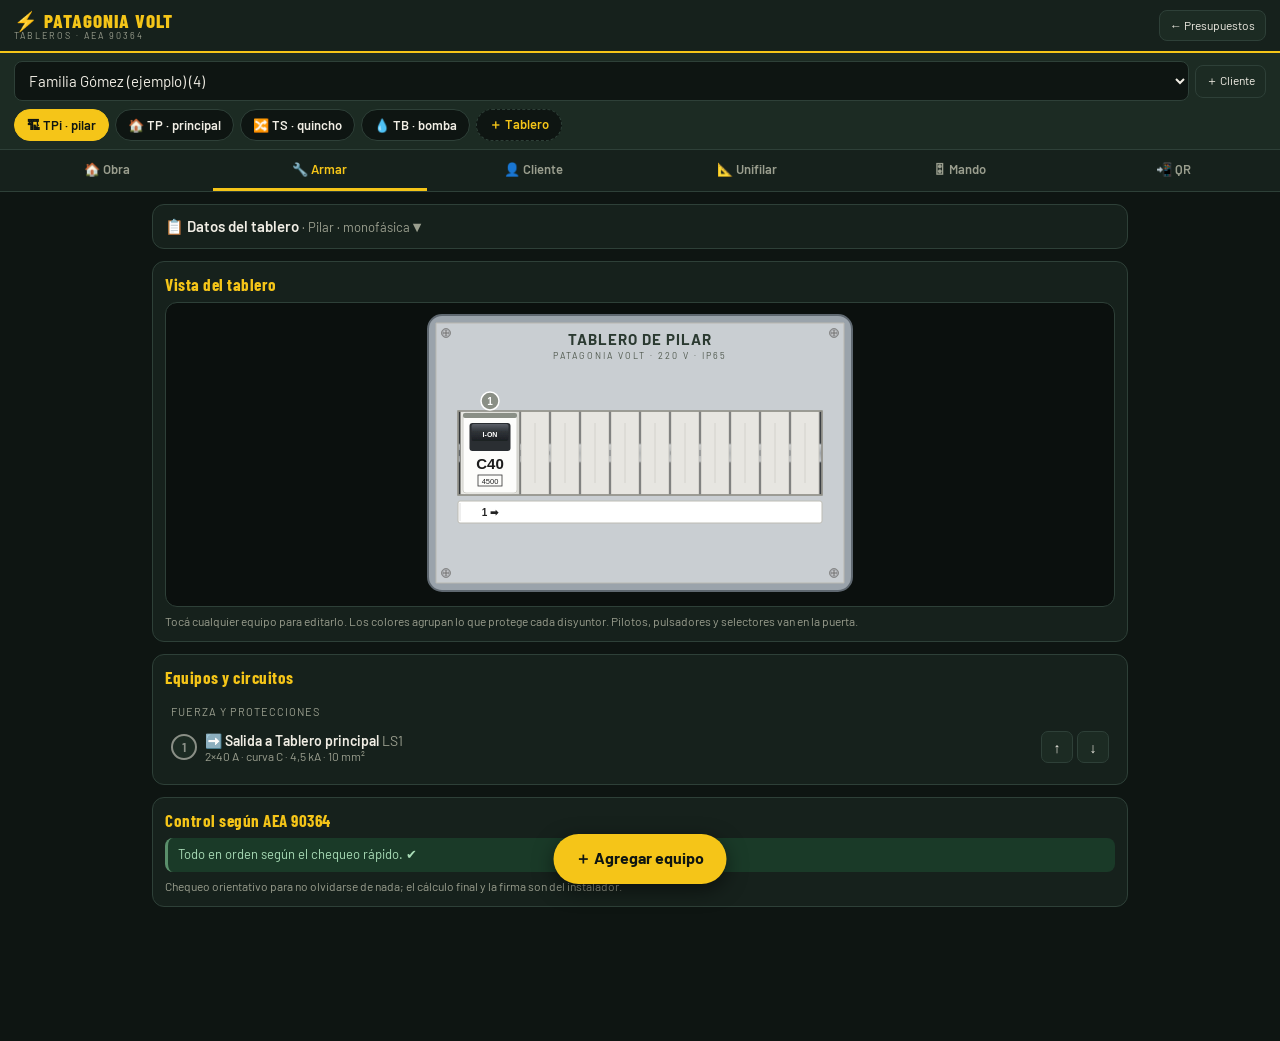
==== tableros.html @ 4b32a19b "Tableros v3: obras con varios tableros, automatismo, generador, conmutador e inversor" ====
<!DOCTYPE html>
<html lang="es">
<head>
<meta charset="UTF-8">
<meta name="viewport" content="width=device-width, initial-scale=1, maximum-scale=1">
<meta name="theme-color" content="#0e1512">
<title>Tableros · Patagonia Volt</title>
<link rel="manifest" href="manifest.json">
<link rel="preconnect" href="https://fonts.googleapis.com">
<link href="https://fonts.googleapis.com/css2?family=Barlow+Condensed:wght@400;600;700;800&family=Barlow:wght@400;500;600;700&display=swap" rel="stylesheet">
<style>
:root{
  --bg:#0e1512;--surface:#16211c;--s2:#1c2b23;--border:#2e4038;--accent:#f5c518;--on-accent:#0e1512;
  --text:#f0ede4;--muted:#9a9e8e;--danger:#e0654f;--danger-bg:#3a1f1a;--green:#5a8f6b;--ok-bg:#1a3a28;--warn:#e8a33d;--warn-bg:#3a2d17;--r:12px;
  color-scheme:dark;
}
*{box-sizing:border-box;margin:0;padding:0}
html,body{background:var(--bg);color:var(--text);font-family:'Barlow',sans-serif;font-size:15px}
body{min-height:100vh;padding-bottom:110px}
button{font-family:inherit;cursor:pointer}
header{background:var(--surface);border-bottom:2px solid var(--accent);padding:10px 14px;display:flex;align-items:center;gap:10px;position:sticky;top:0;z-index:50}
.brand{font-family:'Barlow Condensed',sans-serif;font-weight:800;font-size:19px;letter-spacing:1px;color:var(--accent);line-height:1}
.sub{font-size:9px;color:var(--muted);letter-spacing:2px;text-transform:uppercase}
.hbtn{background:var(--s2);border:1px solid var(--border);color:var(--text);padding:7px 10px;border-radius:8px;font-size:12px;white-space:nowrap;text-decoration:none}
.obrabar{background:var(--s2);border-bottom:1px solid var(--border);padding:8px 14px 6px}
.obrarow{display:flex;gap:6px;align-items:center}
.obrarow select{flex:1;min-width:0}
.chips{display:flex;gap:6px;overflow-x:auto;padding:8px 0 2px;scrollbar-width:none}
.chip{flex-shrink:0;background:var(--bg);border:1px solid var(--border);color:var(--text);border-radius:20px;padding:6px 12px;font-size:13px;font-weight:600;white-space:nowrap}
.chip.sel{background:var(--accent);color:var(--on-accent);border-color:var(--accent)}
.chip.add{border-style:dashed;color:var(--accent)}
nav.tabs{display:flex;background:var(--surface);border-bottom:1px solid var(--border);overflow-x:auto;position:sticky;top:60px;z-index:40;scrollbar-width:none}
.tab{flex:1;text-align:center;padding:11px 10px;font-size:13px;font-weight:600;color:var(--muted);border-bottom:3px solid transparent;white-space:nowrap;cursor:pointer;user-select:none}
.tab.active{color:var(--accent);border-bottom-color:var(--accent)}
main{padding:12px;max-width:1000px;margin:0 auto}
.card{background:var(--surface);border:1px solid var(--border);border-radius:var(--r);padding:12px;margin-bottom:12px}
.card h3{font-family:'Barlow Condensed',sans-serif;font-size:17px;letter-spacing:.5px;margin-bottom:8px;color:var(--accent)}
label.f{display:block;font-size:11px;color:var(--muted);margin:8px 0 3px;text-transform:uppercase;letter-spacing:.8px}
input,select,textarea{width:100%;background:var(--bg);border:1px solid var(--border);color:var(--text);border-radius:8px;padding:9px 10px;font-size:15px;font-family:inherit}
textarea{min-height:60px;resize:vertical}
.row2{display:grid;grid-template-columns:1fr 1fr;gap:8px}
.row3{display:grid;grid-template-columns:1fr 1fr 1fr;gap:8px}
.btn-p{background:var(--accent);color:var(--on-accent);border:none;border-radius:10px;padding:12px 14px;font-weight:700;font-size:15px}
.btn-s{background:var(--s2);color:var(--text);border:1px solid var(--border);border-radius:10px;padding:11px 12px;font-size:14px}
.btn-d{background:var(--danger-bg);color:var(--danger);border:1px solid var(--danger);border-radius:10px;padding:11px 12px;font-size:14px}
.btn-full{width:100%}
.btns{display:flex;gap:8px;flex-wrap:wrap}
.btns>*{flex:1}
details.card summary{cursor:pointer;font-weight:600;list-style:none}
details.card summary::after{content:' ▾';color:var(--muted)}
.panelwrap{background:#0b100e;border:1px solid var(--border);border-radius:var(--r);padding:8px;overflow-x:auto;text-align:center}
.panelwrap svg{max-width:100%;height:auto}
.hint{font-size:12px;color:var(--muted);margin-top:6px;line-height:1.35}
.tree .it{display:flex;align-items:center;gap:8px;padding:9px 6px;border-bottom:1px solid var(--border)}
.tree .it:last-child{border-bottom:none}
.tree .grp{font-size:11px;color:var(--muted);text-transform:uppercase;letter-spacing:1px;padding:10px 6px 4px}
.tree .num{width:26px;height:26px;border-radius:50%;background:var(--s2);border:2px solid var(--muted);display:flex;align-items:center;justify-content:center;font-size:12px;font-weight:700;flex-shrink:0}
.tree .tx{flex:1;min-width:0;cursor:pointer}
.tree .t1{font-weight:600;font-size:14px;white-space:nowrap;overflow:hidden;text-overflow:ellipsis}
.tree .t2{font-size:12px;color:var(--muted)}
.tree .ac{display:flex;gap:4px}
.tree .ac button{background:var(--s2);border:1px solid var(--border);color:var(--text);border-radius:7px;width:32px;height:32px;font-size:14px}
.fab{position:fixed;left:50%;transform:translateX(-50%);bottom:16px;z-index:60;box-shadow:0 6px 20px rgba(0,0,0,.5);border-radius:30px;padding:14px 22px;font-size:16px;white-space:nowrap}
.val{font-size:13px;padding:8px 10px;border-radius:8px;margin-bottom:6px;line-height:1.35}
.val.err{background:var(--danger-bg);color:#f3b2a5;border-left:3px solid var(--danger)}
.val.warn{background:var(--warn-bg);color:#f2d29a;border-left:3px solid var(--warn)}
.val.ok{background:var(--ok-bg);color:#a9dcb7;border-left:3px solid var(--green)}
.sheet{background:#fff;color:#1b2a22;border-radius:10px;padding:18px;margin-bottom:12px;font-family:'Barlow',sans-serif}
.sheet .sh-head{display:flex;justify-content:space-between;align-items:flex-start;gap:10px;border-bottom:3px solid #1e5a3f;padding-bottom:10px;margin-bottom:12px}
.sheet .sh-brand{font-family:'Barlow Condensed',sans-serif;font-weight:800;font-size:22px;color:#1e5a3f;letter-spacing:1px}
.sheet .sh-brand span{color:#d4a20a}
.sheet h2{font-family:'Barlow Condensed',sans-serif;font-size:22px;color:#1b2a22;margin-bottom:2px}
.sheet h3.st{font-family:'Barlow Condensed',sans-serif;font-size:18px;color:#1e5a3f;margin:14px 0 6px}
.sheet .meta{font-size:13px;color:#5b6657}
.sheet .svgbox{overflow-x:auto;text-align:center;margin:8px 0 14px}
.sheet .svgbox svg{max-width:100%;height:auto}
.sheet .from{background:#ede7d8;border-radius:8px;padding:8px 10px;font-size:13px;margin-bottom:8px}
.legend{display:grid;grid-template-columns:repeat(auto-fill,minmax(260px,1fr));gap:10px}
.lc{border:1px solid #d3c9b3;border-radius:10px;padding:10px;display:flex;gap:10px;background:#fffdf7;break-inside:avoid}
.lc .ico{flex-shrink:0}
.lc .n{display:inline-flex;min-width:22px;height:22px;border-radius:11px;color:#fff;font-weight:700;font-size:12px;align-items:center;justify-content:center;margin-right:6px;padding:0 4px}
.lc h4{font-size:15px;margin-bottom:3px;display:flex;align-items:center}
.lc .spec{font-size:12px;color:#5b6657;margin-bottom:4px}
.lc p{font-size:13px;line-height:1.35;margin-bottom:4px}
.lc .feeds{font-size:13px;background:#ede7d8;border-radius:6px;padding:4px 7px;margin-top:4px}
.guide{border:2px solid #1e5a3f;border-radius:10px;padding:12px;margin-top:14px;background:#e1efe4}
.guide h3{font-family:'Barlow Condensed',sans-serif;color:#1e5a3f;font-size:18px;margin-bottom:6px}
.guide li{font-size:13px;margin:0 0 5px 18px;line-height:1.35}
.ctable{width:100%;border-collapse:collapse;font-size:12px;margin-top:6px}
.ctable th,.ctable td{border:1px solid #c9c2ae;padding:5px 6px;text-align:left;vertical-align:top}
.ctable th{background:#1e5a3f;color:#fff;font-weight:600}
.ctable tr:nth-child(even) td{background:#f6f2e8}
.notes{font-size:12px;color:#3d4a40;margin-top:10px;line-height:1.45}
.sh-foot{font-size:11px;color:#7a826f;margin-top:12px;border-top:1px solid #d3c9b3;padding-top:8px;display:flex;justify-content:space-between;gap:8px;flex-wrap:wrap}
.modal{position:fixed;inset:0;background:rgba(0,0,0,.65);z-index:100;display:none;align-items:flex-end;justify-content:center}
.modal.open{display:flex}
.sheetm{background:var(--surface);border-top:2px solid var(--accent);border-radius:16px 16px 0 0;width:100%;max-width:640px;max-height:92vh;overflow-y:auto;padding:14px 14px 24px}
.sheetm h3{font-family:'Barlow Condensed',sans-serif;font-size:20px;color:var(--accent);margin-bottom:8px}
.sheetm h4{font-size:11px;color:var(--muted);text-transform:uppercase;letter-spacing:1px;margin:10px 0 5px}
.types{display:grid;grid-template-columns:repeat(4,1fr);gap:6px;margin-bottom:4px}
.types button,.presets button{background:var(--s2);border:2px solid var(--border);color:var(--text);border-radius:10px;padding:7px 3px;font-size:11px;display:flex;flex-direction:column;align-items:center;gap:3px;line-height:1.1}
.types button.sel,.presets button.sel{border-color:var(--accent);background:#2a2a14}
.types .em,.presets .em{font-size:19px}
.presets{display:grid;grid-template-columns:repeat(4,1fr);gap:6px}
.btypes{display:grid;grid-template-columns:repeat(2,1fr);gap:8px}
.btypes button{background:var(--s2);border:2px solid var(--border);color:var(--text);border-radius:12px;padding:12px 8px;text-align:left;font-size:13px;line-height:1.25}
.btypes button b{display:block;font-size:15px;margin-bottom:2px}
.btypes button.sel{border-color:var(--accent);background:#2a2a14}
.seg{display:flex;border:1px solid var(--border);border-radius:9px;overflow:hidden}
.seg button{flex:1;background:var(--bg);border:none;color:var(--muted);padding:9px 4px;font-size:13px;font-weight:600}
.seg button.sel{background:var(--accent);color:var(--on-accent)}
.qrbox{background:#fff;border-radius:12px;padding:14px;text-align:center;color:#1b2a22}
.qrbox img{width:260px;max-width:100%}
.linkbox{word-break:break-all;font-size:12px;background:var(--bg);border:1px solid var(--border);border-radius:8px;padding:8px;margin:8px 0;color:var(--muted)}
.toast{position:fixed;left:50%;bottom:90px;transform:translateX(-50%);background:#000d;color:#fff;padding:10px 16px;border-radius:20px;font-size:14px;z-index:200;display:none;max-width:90vw;text-align:center}
.viewer-top{background:#1e5a3f;color:#fff;padding:14px;text-align:center}
.viewer-top .brand{color:#f5c518}
.vchips{display:flex;gap:6px;overflow-x:auto;padding:10px 12px;background:#13201a}
.hide{display:none!important}
#printArea{display:none}
@media print{
  @page{size:A4;margin:10mm}
  body{background:#fff;padding:0}
  body>*:not(#printArea){display:none!important}
  #printArea{display:block}
  #printArea .sheet{border-radius:0;padding:0;margin:0}
  #printArea .svgbox{overflow:visible}
  .lc,.guide,tr{break-inside:avoid}
}
</style>
</head>
<body>

<!-- ======== MODO EDITOR (electricista) ======== -->
<div id="editorApp">
<header>
  <div style="flex:1;min-width:0">
    <div class="brand">⚡ PATAGONIA VOLT</div>
    <div class="sub">Tableros · AEA 90364</div>
  </div>
  <a class="hbtn" href="index.html">← Presupuestos</a>
</header>
<div class="obrabar">
  <div class="obrarow">
    <select id="obraSel" onchange="selectObra(this.value)"></select>
    <button class="hbtn" onclick="newObra()">＋ Cliente</button>
  </div>
  <div class="chips" id="boardChips"></div>
</div>
<nav class="tabs">
  <div class="tab" data-t="obra" onclick="switchTab('obra')">🏠 Obra</div>
  <div class="tab active" data-t="armar" onclick="switchTab('armar')">🔧 Armar</div>
  <div class="tab" data-t="cliente" onclick="switchTab('cliente')">👤 Cliente</div>
  <div class="tab" data-t="plano" onclick="switchTab('plano')">📐 Unifilar</div>
  <div class="tab" data-t="mando" onclick="switchTab('mando')">🎛 Mando</div>
  <div class="tab" data-t="qr" onclick="switchTab('qr')">📲 QR</div>
</nav>

<main>
  <!-- OBRA -->
  <section id="t-obra" class="hide">
    <div class="card">
      <h3>Cliente / obra</h3>
      <label class="f">Cliente</label><input id="o-cliente" oninput="setO('cliente',this.value)" placeholder="Ej: Familia Gómez">
      <label class="f">Dirección</label><input id="o-direccion" oninput="setO('direccion',this.value)" placeholder="Ej: Los Coihues 250, El Bolsón">
    </div>
    <div class="card">
      <h3>Esquema de la instalación</h3>
      <div class="panelwrap" id="obraDiagram" style="background:#fff"></div>
      <div class="hint">Tocá un tablero para abrirlo. Las flechas son las salidas de un tablero a otro, con su protección y su cable.</div>
      <button class="btn-p btn-full" style="margin-top:10px" onclick="openNewBoard()">＋ Agregar tablero a esta obra</button>
    </div>
    <div class="card">
      <h3>Mis datos de instalador</h3>
      <div class="row2">
        <div><label class="f">Nombre / empresa</label><input id="i-nombre" oninput="setInst('nombre',this.value)"></div>
        <div><label class="f">WhatsApp / teléfono</label><input id="i-tel" inputmode="tel" oninput="setInst('tel',this.value)" placeholder="Ej: 2944 123456"></div>
      </div>
      <label class="f">Matrícula / certificación</label><input id="i-mat" oninput="setInst('mat',this.value)" placeholder="Ej: Instalador ERSEP cat. III">
      <div class="hint">Aparece en las hojas, el plano y la etiqueta QR.</div>
    </div>
    <div class="btns">
      <button class="btn-s" onclick="loadExampleObra()">⭐ Ejemplo casa</button>
      <button class="btn-s" onclick="loadExampleRespaldo()">⛽🔋 Ejemplo generador + inversor</button>
      <button class="btn-d" onclick="delObra()">🗑 Borrar cliente</button>
    </div>
  </section>

  <!-- ARMAR -->
  <section id="t-armar">
    <details class="card" id="datosCard">
      <summary>📋 Datos del tablero <span id="datosResumen" style="color:var(--muted);font-weight:400;font-size:13px"></span></summary>
      <div class="row2">
        <div><label class="f">Nombre</label><input id="b-nombre" oninput="setB('nombre',this.value)"></div>
        <div><label class="f">Tipo</label><select id="b-tipo" onchange="setB('tipo',this.value);renderAll()"></select></div>
      </div>
      <div class="row2">
        <div><label class="f">Ubicación</label><input id="b-ubic" oninput="setB('ubic',this.value)" placeholder="Ej: Lavadero"></div>
        <div><label class="f">Fecha</label><input id="b-fecha" type="date" oninput="setB('fecha',this.value)"></div>
      </div>
      <label class="f">Alimentación</label>
      <div class="seg" id="segTension">
        <button data-v="mono" onclick="setTension('mono')">Monofásica 220 V</button>
        <button data-v="tri" onclick="setTension('tri')">Trifásica 3×380/220 V</button>
      </div>
      <div class="row3">
        <div><label class="f">Gabinete</label><select id="b-modulos" onchange="setB('modulos',+this.value)"></select></div>
        <div><label class="f">Montaje</label><select id="b-gabinete" onchange="setB('gabinete',this.value)"><option value="embutir">Embutir</option><option value="estanco">Estanco IP65</option></select></div>
        <div><label class="f">PAT (Ω)</label><input id="b-pat" inputmode="decimal" oninput="setB('pat',this.value)" placeholder="Ej: 8"></div>
      </div>
      <label class="f" id="lblLinea">Línea de alimentación</label><select id="b-lineaSec" onchange="setB('lineaSec',+this.value)"></select>
      <div class="hint" id="fedHint"></div>
      <label class="f">Notas para el plano</label><textarea id="b-notas" oninput="setB('notas',this.value)" placeholder="Ej: Jabalina 1,5 m con cámara de inspección"></textarea>
      <div class="btns" style="margin-top:10px">
        <button class="btn-s" onclick="dupBoard()">⧉ Duplicar</button>
        <button class="btn-d" onclick="delBoard()">🗑 Borrar tablero</button>
      </div>
    </details>

    <div class="card">
      <h3>Vista del tablero</h3>
      <div class="panelwrap" id="editPanel"></div>
      <div class="hint">Tocá cualquier equipo para editarlo. Los colores agrupan lo que protege cada disyuntor. Pilotos, pulsadores y selectores van en la puerta.</div>
    </div>

    <div class="card">
      <h3>Equipos y circuitos</h3>
      <div class="tree" id="tree"></div>
    </div>

    <div class="card">
      <h3>Control según AEA 90364</h3>
      <div id="validation"></div>
      <div class="hint">Chequeo orientativo para no olvidarse de nada; el cálculo final y la firma son del instalador.</div>
    </div>
  </section>

  <section id="t-cliente" class="hide">
    <div class="btns" style="margin-bottom:10px">
      <button class="btn-p" onclick="exportPNG('sheetCliente','cliente')">🖼 Imagen</button>
      <button class="btn-s" onclick="exportPDF('sheetCliente')">📄 PDF</button>
      <button class="btn-s" onclick="shareImage('sheetCliente','cliente')">📤 Compartir</button>
    </div>
    <div id="sheetCliente"></div>
  </section>

  <section id="t-plano" class="hide">
    <div class="btns" style="margin-bottom:10px">
      <button class="btn-p" onclick="exportPNG('sheetPlano','unifilar')">🖼 Imagen</button>
      <button class="btn-s" onclick="exportPDF('sheetPlano')">📄 PDF</button>
      <button class="btn-s" onclick="shareImage('sheetPlano','unifilar')">📤 Compartir</button>
    </div>
    <div id="sheetPlano"></div>
  </section>

  <section id="t-mando" class="hide">
    <div class="btns" style="margin-bottom:10px">
      <button class="btn-p" onclick="exportPNG('sheetMando','mando')">🖼 Imagen</button>
      <button class="btn-s" onclick="exportPDF('sheetMando')">📄 PDF</button>
      <button class="btn-s" onclick="shareImage('sheetMando','mando')">📤 Compartir</button>
    </div>
    <div id="sheetMando"></div>
  </section>

  <section id="t-qr" class="hide">
    <div class="card">
      <h3>QR para pegar en el tablero</h3>
      <p style="font-size:14px;line-height:1.4;margin-bottom:10px">El cliente escanea el QR y ve <b>este tablero</b> y además puede pasar a los otros tableros de su casa. Si después cambiás algo y tocás <b>Actualizar</b>, el mismo QR muestra la versión nueva.</p>
      <button class="btn-p btn-full" id="qrBtn" onclick="makeQR()">📲 Generar / actualizar QR</button>
      <div id="qrOut" style="margin-top:12px"></div>
    </div>
  </section>
</main>
<button class="btn-p fab" id="fab" onclick="openDev(null)">＋ Agregar equipo</button>
</div>

<!-- ======== MODO CLIENTE (abre desde el QR) ======== -->
<div id="viewerApp" class="hide">
  <div class="viewer-top">
    <div class="brand">⚡ PATAGONIA VOLT</div>
    <div style="font-size:13px;opacity:.9;margin-top:4px" id="vSub"></div>
  </div>
  <div class="vchips chips" id="vChips"></div>
  <nav class="tabs" style="top:0" id="vTabs"></nav>
  <main>
    <div id="vBody"></div>
    <div class="btns" id="vActions" style="margin-top:6px"></div>
  </main>
</div>

<div class="modal" id="devModal" onclick="if(event.target===this)closeDev()">
  <div class="sheetm" id="devForm"></div>
</div>
<div class="toast" id="toast"></div>
<div id="printArea"></div>

<script>/* qrcode-generator 1.4.4 — (c) Kazuhiko Arase — MIT License */
var qrcode=function(){var t=function(t,r){var e=t,n=g[r],o=null,i=0,a=null,u=[],f={},c=function(t,r){o=function(t){for(var r=new Array(t),e=0;e<t;e+=1){r[e]=new Array(t);for(var n=0;n<t;n+=1)r[e][n]=null}return r}(i=4*e+17),l(0,0),l(i-7,0),l(0,i-7),s(),h(),d(t,r),e>=7&&v(t),null==a&&(a=p(e,n,u)),w(a,r)},l=function(t,r){for(var e=-1;e<=7;e+=1)if(!(t+e<=-1||i<=t+e))for(var n=-1;n<=7;n+=1)r+n<=-1||i<=r+n||(o[t+e][r+n]=0<=e&&e<=6&&(0==n||6==n)||0<=n&&n<=6&&(0==e||6==e)||2<=e&&e<=4&&2<=n&&n<=4)},h=function(){for(var t=8;t<i-8;t+=1)null==o[t][6]&&(o[t][6]=t%2==0);for(var r=8;r<i-8;r+=1)null==o[6][r]&&(o[6][r]=r%2==0)},s=function(){for(var t=B.getPatternPosition(e),r=0;r<t.length;r+=1)for(var n=0;n<t.length;n+=1){var i=t[r],a=t[n];if(null==o[i][a])for(var u=-2;u<=2;u+=1)for(var f=-2;f<=2;f+=1)o[i+u][a+f]=-2==u||2==u||-2==f||2==f||0==u&&0==f}},v=function(t){for(var r=B.getBCHTypeNumber(e),n=0;n<18;n+=1){var a=!t&&1==(r>>n&1);o[Math.floor(n/3)][n%3+i-8-3]=a}for(n=0;n<18;n+=1){a=!t&&1==(r>>n&1);o[n%3+i-8-3][Math.floor(n/3)]=a}},d=function(t,r){for(var e=n<<3|r,a=B.getBCHTypeInfo(e),u=0;u<15;u+=1){var f=!t&&1==(a>>u&1);u<6?o[u][8]=f:u<8?o[u+1][8]=f:o[i-15+u][8]=f}for(u=0;u<15;u+=1){f=!t&&1==(a>>u&1);u<8?o[8][i-u-1]=f:u<9?o[8][15-u-1+1]=f:o[8][15-u-1]=f}o[i-8][8]=!t},w=function(t,r){for(var e=-1,n=i-1,a=7,u=0,f=B.getMaskFunction(r),c=i-1;c>0;c-=2)for(6==c&&(c-=1);;){for(var g=0;g<2;g+=1)if(null==o[n][c-g]){var l=!1;u<t.length&&(l=1==(t[u]>>>a&1)),f(n,c-g)&&(l=!l),o[n][c-g]=l,-1==(a-=1)&&(u+=1,a=7)}if((n+=e)<0||i<=n){n-=e,e=-e;break}}},p=function(t,r,e){for(var n=A.getRSBlocks(t,r),o=b(),i=0;i<e.length;i+=1){var a=e[i];o.put(a.getMode(),4),o.put(a.getLength(),B.getLengthInBits(a.getMode(),t)),a.write(o)}var u=0;for(i=0;i<n.length;i+=1)u+=n[i].dataCount;if(o.getLengthInBits()>8*u)throw"code length overflow. ("+o.getLengthInBits()+">"+8*u+")";for(o.getLengthInBits()+4<=8*u&&o.put(0,4);o.getLengthInBits()%8!=0;)o.putBit(!1);for(;!(o.getLengthInBits()>=8*u||(o.put(236,8),o.getLengthInBits()>=8*u));)o.put(17,8);return function(t,r){for(var e=0,n=0,o=0,i=new Array(r.length),a=new Array(r.length),u=0;u<r.length;u+=1){var f=r[u].dataCount,c=r[u].totalCount-f;n=Math.max(n,f),o=Math.max(o,c),i[u]=new Array(f);for(var g=0;g<i[u].length;g+=1)i[u][g]=255&t.getBuffer()[g+e];e+=f;var l=B.getErrorCorrectPolynomial(c),h=k(i[u],l.getLength()-1).mod(l);for(a[u]=new Array(l.getLength()-1),g=0;g<a[u].length;g+=1){var s=g+h.getLength()-a[u].length;a[u][g]=s>=0?h.getAt(s):0}}var v=0;for(g=0;g<r.length;g+=1)v+=r[g].totalCount;var d=new Array(v),w=0;for(g=0;g<n;g+=1)for(u=0;u<r.length;u+=1)g<i[u].length&&(d[w]=i[u][g],w+=1);for(g=0;g<o;g+=1)for(u=0;u<r.length;u+=1)g<a[u].length&&(d[w]=a[u][g],w+=1);return d}(o,n)};f.addData=function(t,r){var e=null;switch(r=r||"Byte"){case"Numeric":e=M(t);break;case"Alphanumeric":e=x(t);break;case"Byte":e=m(t);break;case"Kanji":e=L(t);break;default:throw"mode:"+r}u.push(e),a=null},f.isDark=function(t,r){if(t<0||i<=t||r<0||i<=r)throw t+","+r;return o[t][r]},f.getModuleCount=function(){return i},f.make=function(){if(e<1){for(var t=1;t<40;t++){for(var r=A.getRSBlocks(t,n),o=b(),i=0;i<u.length;i++){var a=u[i];o.put(a.getMode(),4),o.put(a.getLength(),B.getLengthInBits(a.getMode(),t)),a.write(o)}var g=0;for(i=0;i<r.length;i++)g+=r[i].dataCount;if(o.getLengthInBits()<=8*g)break}e=t}c(!1,function(){for(var t=0,r=0,e=0;e<8;e+=1){c(!0,e);var n=B.getLostPoint(f);(0==e||t>n)&&(t=n,r=e)}return r}())},f.createTableTag=function(t,r){t=t||2;var e="";e+='<table style="',e+=" border-width: 0px; border-style: none;",e+=" border-collapse: collapse;",e+=" padding: 0px; margin: "+(r=void 0===r?4*t:r)+"px;",e+='">',e+="<tbody>";for(var n=0;n<f.getModuleCount();n+=1){e+="<tr>";for(var o=0;o<f.getModuleCount();o+=1)e+='<td style="',e+=" border-width: 0px; border-style: none;",e+=" border-collapse: collapse;",e+=" padding: 0px; margin: 0px;",e+=" width: "+t+"px;",e+=" height: "+t+"px;",e+=" background-color: ",e+=f.isDark(n,o)?"#000000":"#ffffff",e+=";",e+='"/>';e+="</tr>"}return e+="</tbody>",e+="</table>"},f.createSvgTag=function(t,r,e,n){var o={};"object"==typeof arguments[0]&&(t=(o=arguments[0]).cellSize,r=o.margin,e=o.alt,n=o.title),t=t||2,r=void 0===r?4*t:r,(e="string"==typeof e?{text:e}:e||{}).text=e.text||null,e.id=e.text?e.id||"qrcode-description":null,(n="string"==typeof n?{text:n}:n||{}).text=n.text||null,n.id=n.text?n.id||"qrcode-title":null;var i,a,u,c,g=f.getModuleCount()*t+2*r,l="";for(c="l"+t+",0 0,"+t+" -"+t+",0 0,-"+t+"z ",l+='<svg version="1.1" xmlns="http://www.w3.org/2000/svg"',l+=o.scalable?"":' width="'+g+'px" height="'+g+'px"',l+=' viewBox="0 0 '+g+" "+g+'" ',l+=' preserveAspectRatio="xMinYMin meet"',l+=n.text||e.text?' role="img" aria-labelledby="'+y([n.id,e.id].join(" ").trim())+'"':"",l+=">",l+=n.text?'<title id="'+y(n.id)+'">'+y(n.text)+"</title>":"",l+=e.text?'<description id="'+y(e.id)+'">'+y(e.text)+"</description>":"",l+='<rect width="100%" height="100%" fill="white" cx="0" cy="0"/>',l+='<path d="',a=0;a<f.getModuleCount();a+=1)for(u=a*t+r,i=0;i<f.getModuleCount();i+=1)f.isDark(a,i)&&(l+="M"+(i*t+r)+","+u+c);return l+='" stroke="transparent" fill="black"/>',l+="</svg>"},f.createDataURL=function(t,r){t=t||2,r=void 0===r?4*t:r;var e=f.getModuleCount()*t+2*r,n=r,o=e-r;return I(e,e,function(r,e){if(n<=r&&r<o&&n<=e&&e<o){var i=Math.floor((r-n)/t),a=Math.floor((e-n)/t);return f.isDark(a,i)?0:1}return 1})},f.createImgTag=function(t,r,e){t=t||2,r=void 0===r?4*t:r;var n=f.getModuleCount()*t+2*r,o="";return o+="<img",o+=' src="',o+=f.createDataURL(t,r),o+='"',o+=' width="',o+=n,o+='"',o+=' height="',o+=n,o+='"',e&&(o+=' alt="',o+=y(e),o+='"'),o+="/>"};var y=function(t){for(var r="",e=0;e<t.length;e+=1){var n=t.charAt(e);switch(n){case"<":r+="&lt;";break;case">":r+="&gt;";break;case"&":r+="&amp;";break;case'"':r+="&quot;";break;default:r+=n}}return r};return f.createASCII=function(t,r){if((t=t||1)<2)return function(t){t=void 0===t?2:t;var r,e,n,o,i,a=1*f.getModuleCount()+2*t,u=t,c=a-t,g={"██":"█","█ ":"▀"," █":"▄","  ":" "},l={"██":"▀","█ ":"▀"," █":" ","  ":" "},h="";for(r=0;r<a;r+=2){for(n=Math.floor((r-u)/1),o=Math.floor((r+1-u)/1),e=0;e<a;e+=1)i="█",u<=e&&e<c&&u<=r&&r<c&&f.isDark(n,Math.floor((e-u)/1))&&(i=" "),u<=e&&e<c&&u<=r+1&&r+1<c&&f.isDark(o,Math.floor((e-u)/1))?i+=" ":i+="█",h+=t<1&&r+1>=c?l[i]:g[i];h+="\n"}return a%2&&t>0?h.substring(0,h.length-a-1)+Array(a+1).join("▀"):h.substring(0,h.length-1)}(r);t-=1,r=void 0===r?2*t:r;var e,n,o,i,a=f.getModuleCount()*t+2*r,u=r,c=a-r,g=Array(t+1).join("██"),l=Array(t+1).join("  "),h="",s="";for(e=0;e<a;e+=1){for(o=Math.floor((e-u)/t),s="",n=0;n<a;n+=1)i=1,u<=n&&n<c&&u<=e&&e<c&&f.isDark(o,Math.floor((n-u)/t))&&(i=0),s+=i?g:l;for(o=0;o<t;o+=1)h+=s+"\n"}return h.substring(0,h.length-1)},f.renderTo2dContext=function(t,r){r=r||2;for(var e=f.getModuleCount(),n=0;n<e;n++)for(var o=0;o<e;o++)t.fillStyle=f.isDark(n,o)?"black":"white",t.fillRect(n*r,o*r,r,r)},f};t.stringToBytes=(t.stringToBytesFuncs={default:function(t){for(var r=[],e=0;e<t.length;e+=1){var n=t.charCodeAt(e);r.push(255&n)}return r}}).default,t.createStringToBytes=function(t,r){var e=function(){for(var e=S(t),n=function(){var t=e.read();if(-1==t)throw"eof";return t},o=0,i={};;){var a=e.read();if(-1==a)break;var u=n(),f=n()<<8|n();i[String.fromCharCode(a<<8|u)]=f,o+=1}if(o!=r)throw o+" != "+r;return i}(),n="?".charCodeAt(0);return function(t){for(var r=[],o=0;o<t.length;o+=1){var i=t.charCodeAt(o);if(i<128)r.push(i);else{var a=e[t.charAt(o)];"number"==typeof a?(255&a)==a?r.push(a):(r.push(a>>>8),r.push(255&a)):r.push(n)}}return r}};var r,e,n,o,i,a=1,u=2,f=4,c=8,g={L:1,M:0,Q:3,H:2},l=0,h=1,s=2,v=3,d=4,w=5,p=6,y=7,B=(r=[[],[6,18],[6,22],[6,26],[6,30],[6,34],[6,22,38],[6,24,42],[6,26,46],[6,28,50],[6,30,54],[6,32,58],[6,34,62],[6,26,46,66],[6,26,48,70],[6,26,50,74],[6,30,54,78],[6,30,56,82],[6,30,58,86],[6,34,62,90],[6,28,50,72,94],[6,26,50,74,98],[6,30,54,78,102],[6,28,54,80,106],[6,32,58,84,110],[6,30,58,86,114],[6,34,62,90,118],[6,26,50,74,98,122],[6,30,54,78,102,126],[6,26,52,78,104,130],[6,30,56,82,108,134],[6,34,60,86,112,138],[6,30,58,86,114,142],[6,34,62,90,118,146],[6,30,54,78,102,126,150],[6,24,50,76,102,128,154],[6,28,54,80,106,132,158],[6,32,58,84,110,136,162],[6,26,54,82,110,138,166],[6,30,58,86,114,142,170]],e=1335,n=7973,i=function(t){for(var r=0;0!=t;)r+=1,t>>>=1;return r},(o={}).getBCHTypeInfo=function(t){for(var r=t<<10;i(r)-i(e)>=0;)r^=e<<i(r)-i(e);return 21522^(t<<10|r)},o.getBCHTypeNumber=function(t){for(var r=t<<12;i(r)-i(n)>=0;)r^=n<<i(r)-i(n);return t<<12|r},o.getPatternPosition=function(t){return r[t-1]},o.getMaskFunction=function(t){switch(t){case l:return function(t,r){return(t+r)%2==0};case h:return function(t,r){return t%2==0};case s:return function(t,r){return r%3==0};case v:return function(t,r){return(t+r)%3==0};case d:return function(t,r){return(Math.floor(t/2)+Math.floor(r/3))%2==0};case w:return function(t,r){return t*r%2+t*r%3==0};case p:return function(t,r){return(t*r%2+t*r%3)%2==0};case y:return function(t,r){return(t*r%3+(t+r)%2)%2==0};default:throw"bad maskPattern:"+t}},o.getErrorCorrectPolynomial=function(t){for(var r=k([1],0),e=0;e<t;e+=1)r=r.multiply(k([1,C.gexp(e)],0));return r},o.getLengthInBits=function(t,r){if(1<=r&&r<10)switch(t){case a:return 10;case u:return 9;case f:case c:return 8;default:throw"mode:"+t}else if(r<27)switch(t){case a:return 12;case u:return 11;case f:return 16;case c:return 10;default:throw"mode:"+t}else{if(!(r<41))throw"type:"+r;switch(t){case a:return 14;case u:return 13;case f:return 16;case c:return 12;default:throw"mode:"+t}}},o.getLostPoint=function(t){for(var r=t.getModuleCount(),e=0,n=0;n<r;n+=1)for(var o=0;o<r;o+=1){for(var i=0,a=t.isDark(n,o),u=-1;u<=1;u+=1)if(!(n+u<0||r<=n+u))for(var f=-1;f<=1;f+=1)o+f<0||r<=o+f||0==u&&0==f||a==t.isDark(n+u,o+f)&&(i+=1);i>5&&(e+=3+i-5)}for(n=0;n<r-1;n+=1)for(o=0;o<r-1;o+=1){var c=0;t.isDark(n,o)&&(c+=1),t.isDark(n+1,o)&&(c+=1),t.isDark(n,o+1)&&(c+=1),t.isDark(n+1,o+1)&&(c+=1),0!=c&&4!=c||(e+=3)}for(n=0;n<r;n+=1)for(o=0;o<r-6;o+=1)t.isDark(n,o)&&!t.isDark(n,o+1)&&t.isDark(n,o+2)&&t.isDark(n,o+3)&&t.isDark(n,o+4)&&!t.isDark(n,o+5)&&t.isDark(n,o+6)&&(e+=40);for(o=0;o<r;o+=1)for(n=0;n<r-6;n+=1)t.isDark(n,o)&&!t.isDark(n+1,o)&&t.isDark(n+2,o)&&t.isDark(n+3,o)&&t.isDark(n+4,o)&&!t.isDark(n+5,o)&&t.isDark(n+6,o)&&(e+=40);var g=0;for(o=0;o<r;o+=1)for(n=0;n<r;n+=1)t.isDark(n,o)&&(g+=1);return e+=Math.abs(100*g/r/r-50)/5*10},o),C=function(){for(var t=new Array(256),r=new Array(256),e=0;e<8;e+=1)t[e]=1<<e;for(e=8;e<256;e+=1)t[e]=t[e-4]^t[e-5]^t[e-6]^t[e-8];for(e=0;e<255;e+=1)r[t[e]]=e;var n={glog:function(t){if(t<1)throw"glog("+t+")";return r[t]},gexp:function(r){for(;r<0;)r+=255;for(;r>=256;)r-=255;return t[r]}};return n}();function k(t,r){if(void 0===t.length)throw t.length+"/"+r;var e=function(){for(var e=0;e<t.length&&0==t[e];)e+=1;for(var n=new Array(t.length-e+r),o=0;o<t.length-e;o+=1)n[o]=t[o+e];return n}(),n={getAt:function(t){return e[t]},getLength:function(){return e.length},multiply:function(t){for(var r=new Array(n.getLength()+t.getLength()-1),e=0;e<n.getLength();e+=1)for(var o=0;o<t.getLength();o+=1)r[e+o]^=C.gexp(C.glog(n.getAt(e))+C.glog(t.getAt(o)));return k(r,0)},mod:function(t){if(n.getLength()-t.getLength()<0)return n;for(var r=C.glog(n.getAt(0))-C.glog(t.getAt(0)),e=new Array(n.getLength()),o=0;o<n.getLength();o+=1)e[o]=n.getAt(o);for(o=0;o<t.getLength();o+=1)e[o]^=C.gexp(C.glog(t.getAt(o))+r);return k(e,0).mod(t)}};return n}var A=function(){var t=[[1,26,19],[1,26,16],[1,26,13],[1,26,9],[1,44,34],[1,44,28],[1,44,22],[1,44,16],[1,70,55],[1,70,44],[2,35,17],[2,35,13],[1,100,80],[2,50,32],[2,50,24],[4,25,9],[1,134,108],[2,67,43],[2,33,15,2,34,16],[2,33,11,2,34,12],[2,86,68],[4,43,27],[4,43,19],[4,43,15],[2,98,78],[4,49,31],[2,32,14,4,33,15],[4,39,13,1,40,14],[2,121,97],[2,60,38,2,61,39],[4,40,18,2,41,19],[4,40,14,2,41,15],[2,146,116],[3,58,36,2,59,37],[4,36,16,4,37,17],[4,36,12,4,37,13],[2,86,68,2,87,69],[4,69,43,1,70,44],[6,43,19,2,44,20],[6,43,15,2,44,16],[4,101,81],[1,80,50,4,81,51],[4,50,22,4,51,23],[3,36,12,8,37,13],[2,116,92,2,117,93],[6,58,36,2,59,37],[4,46,20,6,47,21],[7,42,14,4,43,15],[4,133,107],[8,59,37,1,60,38],[8,44,20,4,45,21],[12,33,11,4,34,12],[3,145,115,1,146,116],[4,64,40,5,65,41],[11,36,16,5,37,17],[11,36,12,5,37,13],[5,109,87,1,110,88],[5,65,41,5,66,42],[5,54,24,7,55,25],[11,36,12,7,37,13],[5,122,98,1,123,99],[7,73,45,3,74,46],[15,43,19,2,44,20],[3,45,15,13,46,16],[1,135,107,5,136,108],[10,74,46,1,75,47],[1,50,22,15,51,23],[2,42,14,17,43,15],[5,150,120,1,151,121],[9,69,43,4,70,44],[17,50,22,1,51,23],[2,42,14,19,43,15],[3,141,113,4,142,114],[3,70,44,11,71,45],[17,47,21,4,48,22],[9,39,13,16,40,14],[3,135,107,5,136,108],[3,67,41,13,68,42],[15,54,24,5,55,25],[15,43,15,10,44,16],[4,144,116,4,145,117],[17,68,42],[17,50,22,6,51,23],[19,46,16,6,47,17],[2,139,111,7,140,112],[17,74,46],[7,54,24,16,55,25],[34,37,13],[4,151,121,5,152,122],[4,75,47,14,76,48],[11,54,24,14,55,25],[16,45,15,14,46,16],[6,147,117,4,148,118],[6,73,45,14,74,46],[11,54,24,16,55,25],[30,46,16,2,47,17],[8,132,106,4,133,107],[8,75,47,13,76,48],[7,54,24,22,55,25],[22,45,15,13,46,16],[10,142,114,2,143,115],[19,74,46,4,75,47],[28,50,22,6,51,23],[33,46,16,4,47,17],[8,152,122,4,153,123],[22,73,45,3,74,46],[8,53,23,26,54,24],[12,45,15,28,46,16],[3,147,117,10,148,118],[3,73,45,23,74,46],[4,54,24,31,55,25],[11,45,15,31,46,16],[7,146,116,7,147,117],[21,73,45,7,74,46],[1,53,23,37,54,24],[19,45,15,26,46,16],[5,145,115,10,146,116],[19,75,47,10,76,48],[15,54,24,25,55,25],[23,45,15,25,46,16],[13,145,115,3,146,116],[2,74,46,29,75,47],[42,54,24,1,55,25],[23,45,15,28,46,16],[17,145,115],[10,74,46,23,75,47],[10,54,24,35,55,25],[19,45,15,35,46,16],[17,145,115,1,146,116],[14,74,46,21,75,47],[29,54,24,19,55,25],[11,45,15,46,46,16],[13,145,115,6,146,116],[14,74,46,23,75,47],[44,54,24,7,55,25],[59,46,16,1,47,17],[12,151,121,7,152,122],[12,75,47,26,76,48],[39,54,24,14,55,25],[22,45,15,41,46,16],[6,151,121,14,152,122],[6,75,47,34,76,48],[46,54,24,10,55,25],[2,45,15,64,46,16],[17,152,122,4,153,123],[29,74,46,14,75,47],[49,54,24,10,55,25],[24,45,15,46,46,16],[4,152,122,18,153,123],[13,74,46,32,75,47],[48,54,24,14,55,25],[42,45,15,32,46,16],[20,147,117,4,148,118],[40,75,47,7,76,48],[43,54,24,22,55,25],[10,45,15,67,46,16],[19,148,118,6,149,119],[18,75,47,31,76,48],[34,54,24,34,55,25],[20,45,15,61,46,16]],r=function(t,r){var e={};return e.totalCount=t,e.dataCount=r,e},e={};return e.getRSBlocks=function(e,n){var o=function(r,e){switch(e){case g.L:return t[4*(r-1)+0];case g.M:return t[4*(r-1)+1];case g.Q:return t[4*(r-1)+2];case g.H:return t[4*(r-1)+3];default:return}}(e,n);if(void 0===o)throw"bad rs block @ typeNumber:"+e+"/errorCorrectionLevel:"+n;for(var i=o.length/3,a=[],u=0;u<i;u+=1)for(var f=o[3*u+0],c=o[3*u+1],l=o[3*u+2],h=0;h<f;h+=1)a.push(r(c,l));return a},e}(),b=function(){var t=[],r=0,e={getBuffer:function(){return t},getAt:function(r){var e=Math.floor(r/8);return 1==(t[e]>>>7-r%8&1)},put:function(t,r){for(var n=0;n<r;n+=1)e.putBit(1==(t>>>r-n-1&1))},getLengthInBits:function(){return r},putBit:function(e){var n=Math.floor(r/8);t.length<=n&&t.push(0),e&&(t[n]|=128>>>r%8),r+=1}};return e},M=function(t){var r=a,e=t,n={getMode:function(){return r},getLength:function(t){return e.length},write:function(t){for(var r=e,n=0;n+2<r.length;)t.put(o(r.substring(n,n+3)),10),n+=3;n<r.length&&(r.length-n==1?t.put(o(r.substring(n,n+1)),4):r.length-n==2&&t.put(o(r.substring(n,n+2)),7))}},o=function(t){for(var r=0,e=0;e<t.length;e+=1)r=10*r+i(t.charAt(e));return r},i=function(t){if("0"<=t&&t<="9")return t.charCodeAt(0)-"0".charCodeAt(0);throw"illegal char :"+t};return n},x=function(t){var r=u,e=t,n={getMode:function(){return r},getLength:function(t){return e.length},write:function(t){for(var r=e,n=0;n+1<r.length;)t.put(45*o(r.charAt(n))+o(r.charAt(n+1)),11),n+=2;n<r.length&&t.put(o(r.charAt(n)),6)}},o=function(t){if("0"<=t&&t<="9")return t.charCodeAt(0)-"0".charCodeAt(0);if("A"<=t&&t<="Z")return t.charCodeAt(0)-"A".charCodeAt(0)+10;switch(t){case" ":return 36;case"$":return 37;case"%":return 38;case"*":return 39;case"+":return 40;case"-":return 41;case".":return 42;case"/":return 43;case":":return 44;default:throw"illegal char :"+t}};return n},m=function(r){var e=f,n=t.stringToBytes(r),o={getMode:function(){return e},getLength:function(t){return n.length},write:function(t){for(var r=0;r<n.length;r+=1)t.put(n[r],8)}};return o},L=function(r){var e=c,n=t.stringToBytesFuncs.SJIS;if(!n)throw"sjis not supported.";!function(){var t=n("友");if(2!=t.length||38726!=(t[0]<<8|t[1]))throw"sjis not supported."}();var o=n(r),i={getMode:function(){return e},getLength:function(t){return~~(o.length/2)},write:function(t){for(var r=o,e=0;e+1<r.length;){var n=(255&r[e])<<8|255&r[e+1];if(33088<=n&&n<=40956)n-=33088;else{if(!(57408<=n&&n<=60351))throw"illegal char at "+(e+1)+"/"+n;n-=49472}n=192*(n>>>8&255)+(255&n),t.put(n,13),e+=2}if(e<r.length)throw"illegal char at "+(e+1)}};return i},D=function(){var t=[],r={writeByte:function(r){t.push(255&r)},writeShort:function(t){r.writeByte(t),r.writeByte(t>>>8)},writeBytes:function(t,e,n){e=e||0,n=n||t.length;for(var o=0;o<n;o+=1)r.writeByte(t[o+e])},writeString:function(t){for(var e=0;e<t.length;e+=1)r.writeByte(t.charCodeAt(e))},toByteArray:function(){return t},toString:function(){var r="";r+="[";for(var e=0;e<t.length;e+=1)e>0&&(r+=","),r+=t[e];return r+="]"}};return r},S=function(t){var r=t,e=0,n=0,o=0,i={read:function(){for(;o<8;){if(e>=r.length){if(0==o)return-1;throw"unexpected end of file./"+o}var t=r.charAt(e);if(e+=1,"="==t)return o=0,-1;t.match(/^\s$/)||(n=n<<6|a(t.charCodeAt(0)),o+=6)}var i=n>>>o-8&255;return o-=8,i}},a=function(t){if(65<=t&&t<=90)return t-65;if(97<=t&&t<=122)return t-97+26;if(48<=t&&t<=57)return t-48+52;if(43==t)return 62;if(47==t)return 63;throw"c:"+t};return i},I=function(t,r,e){for(var n=function(t,r){var e=t,n=r,o=new Array(t*r),i={setPixel:function(t,r,n){o[r*e+t]=n},write:function(t){t.writeString("GIF87a"),t.writeShort(e),t.writeShort(n),t.writeByte(128),t.writeByte(0),t.writeByte(0),t.writeByte(0),t.writeByte(0),t.writeByte(0),t.writeByte(255),t.writeByte(255),t.writeByte(255),t.writeString(","),t.writeShort(0),t.writeShort(0),t.writeShort(e),t.writeShort(n),t.writeByte(0);var r=a(2);t.writeByte(2);for(var o=0;r.length-o>255;)t.writeByte(255),t.writeBytes(r,o,255),o+=255;t.writeByte(r.length-o),t.writeBytes(r,o,r.length-o),t.writeByte(0),t.writeString(";")}},a=function(t){for(var r=1<<t,e=1+(1<<t),n=t+1,i=u(),a=0;a<r;a+=1)i.add(String.fromCharCode(a));i.add(String.fromCharCode(r)),i.add(String.fromCharCode(e));var f,c,g,l=D(),h=(f=l,c=0,g=0,{write:function(t,r){if(t>>>r!=0)throw"length over";for(;c+r>=8;)f.writeByte(255&(t<<c|g)),r-=8-c,t>>>=8-c,g=0,c=0;g|=t<<c,c+=r},flush:function(){c>0&&f.writeByte(g)}});h.write(r,n);var s=0,v=String.fromCharCode(o[s]);for(s+=1;s<o.length;){var d=String.fromCharCode(o[s]);s+=1,i.contains(v+d)?v+=d:(h.write(i.indexOf(v),n),i.size()<4095&&(i.size()==1<<n&&(n+=1),i.add(v+d)),v=d)}return h.write(i.indexOf(v),n),h.write(e,n),h.flush(),l.toByteArray()},u=function(){var t={},r=0,e={add:function(n){if(e.contains(n))throw"dup key:"+n;t[n]=r,r+=1},size:function(){return r},indexOf:function(r){return t[r]},contains:function(r){return void 0!==t[r]}};return e};return i}(t,r),o=0;o<r;o+=1)for(var i=0;i<t;i+=1)n.setPixel(i,o,e(i,o));var a=D();n.write(a);for(var u=function(){var t=0,r=0,e=0,n="",o={},i=function(t){n+=String.fromCharCode(a(63&t))},a=function(t){if(t<0);else{if(t<26)return 65+t;if(t<52)return t-26+97;if(t<62)return t-52+48;if(62==t)return 43;if(63==t)return 47}throw"n:"+t};return o.writeByte=function(n){for(t=t<<8|255&n,r+=8,e+=1;r>=6;)i(t>>>r-6),r-=6},o.flush=function(){if(r>0&&(i(t<<6-r),t=0,r=0),e%3!=0)for(var o=3-e%3,a=0;a<o;a+=1)n+="="},o.toString=function(){return n},o}(),f=a.toByteArray(),c=0;c<f.length;c+=1)u.writeByte(f[c]);return u.flush(),"data:image/gif;base64,"+u};return t}();qrcode.stringToBytesFuncs["UTF-8"]=function(t){return function(t){for(var r=[],e=0;e<t.length;e++){var n=t.charCodeAt(e);n<128?r.push(n):n<2048?r.push(192|n>>6,128|63&n):n<55296||n>=57344?r.push(224|n>>12,128|n>>6&63,128|63&n):(e++,n=65536+((1023&n)<<10|1023&t.charCodeAt(e)),r.push(240|n>>18,128|n>>12&63,128|n>>6&63,128|63&n))}return r}(t)},function(t){"function"==typeof define&&define.amd?define([],t):"object"==typeof exports&&(module.exports=t())}(function(){return qrcode});</script>
<script>
'use strict';
// =====================================================================
//  CONFIG
// =====================================================================
const SUPABASE_URL = 'https://kmkprbnwcbavonfnyput.supabase.co';
const SUPABASE_ANON_KEY = 'eyJhbGciOiJIUzI1NiIsInR5cCI6IkpXVCJ9.eyJpc3MiOiJzdXBhYmFzZSIsInJlZiI6Imtta3ByYm53Y2Jhdm9uZm55cHV0Iiwicm9sZSI6ImFub24iLCJpYXQiOjE3ODUzODUyMjgsImV4cCI6MjEwMDk2MTIyOH0.A-d1FquQftEcXheF7uTnEHJ-Z1UULb5VSIqq9e1cR8c';
const LS_KEY = 'pv_tableros_v2', LS_OLD = 'pv_tableros_v1';

const AMPS = [2,4,6,10,16,20,25,32,40,50,63,80,100];
const SECS = [1,1.5,2.5,4,6,10,16,25,35];
const MODULOS = [4,8,12,24,36,48];
const ROW = 12;
// Corriente admisible orientativa (A) — Cu/PVC en cañería embutida, 2 conductores cargados
const IZ = {1:11,1.5:15,2.5:21,4:28,6:36,10:50,16:66,25:88,35:109};
const GROUP_COLORS = ['#2f80ed','#e67e22','#9b51e0','#16a085','#d6336c','#7f8c1a'];
const GM_RANGOS = ['0,63-1','1-1,6','1,6-2,5','2,5-4','4-6,3','6-10','9-14','13-18','17-23','20-25','24-32'];
const LUZ_COLORS = {verde:'#2ecc40',rojo:'#e8322b',amarillo:'#f5c518',azul:'#2f80ed',blanco:'#f4f4f4'};
const SEN_KINDS = {
  flotante:{t:'Flotante', em:'🛟'}, electrodos:{t:'Control de nivel (electrodos)', em:'💧'}, presostato:{t:'Presostato', em:'⏲'},
  fotocelula:{t:'Fotocélula', em:'🌗'}, termostato:{t:'Termostato', em:'🌡'}, fincarrera:{t:'Fin de carrera', em:'⛔'},
  movimiento:{t:'Sensor de movimiento', em:'🏃'}, otro:{t:'Contacto externo', em:'🔘'}
};
const BOARD_TYPES = {
  pilar:      {em:'🏗', t:'Pilar',        code:'TPi', desc:'Junto al medidor'},
  principal:  {em:'🏠', t:'Principal',    code:'TP',  desc:'Toda la casa'},
  seccional:  {em:'🔀', t:'Seccional',    code:'TS',  desc:'Un sector (planta alta, quincho…)'},
  bomba:      {em:'💧', t:'Bomba de agua',code:'TB',  desc:'Bomba con flotante, M-0-A y pilotos'},
  automatismo:{em:'🎛', t:'Automatismo',  code:'TA',  desc:'Contactor, horario, fotocélula…'},
  transferencia:{em:'⛽', t:'Generador',  code:'TG',  desc:'Red + generador con conmutador 1-0-2'},
  inversor:   {em:'🔋', t:'Inversor/UPS', code:'TI',  desc:'Entrada y salida del inversor a circuitos de respaldo'},
  otro:       {em:'📦', t:'Otro',         code:'T',   desc:'Tablero vacío'}
};
const CIRC_TIPOS = {
  IUG:'Iluminación de uso general', TUG:'Tomacorrientes de uso general', IUE:'Iluminación de uso especial',
  TUE:'Tomacorrientes de uso especial', ACU:'Alimentación de carga única', MOT:'Motor', LS:'Línea seccional (a otro tablero)',
  MANDO:'Circuito de mando', OTRO:'Otro'
};
const PRESETS = [
  {k:'luz',  em:'💡', t:'Iluminación', tipo:'IUG', amp:10, sec:1.5, bocas:8, nombre:'Iluminación', desc:'Luces y bocas de techo'},
  {k:'tomas',em:'🔌', t:'Tomas',       tipo:'TUG', amp:16, sec:2.5, bocas:8, nombre:'Tomacorrientes', desc:'Enchufes de uso general'},
  {k:'coc',  em:'🍳', t:'Cocina',      tipo:'TUG', amp:20, sec:2.5, bocas:6, nombre:'Tomas de cocina', desc:'Heladera, microondas, pava eléctrica'},
  {k:'term', em:'🚿', t:'Termotanque', tipo:'TUE', amp:20, sec:4,   bocas:1, nombre:'Termotanque eléctrico', desc:'Termotanque del baño'},
  {k:'aire', em:'❄️', t:'Aire acond.', tipo:'TUE', amp:20, sec:4,   bocas:1, nombre:'Aire acondicionado', desc:'Equipo split'},
  {k:'horno',em:'🔥', t:'Horno/anafe', tipo:'TUE', amp:25, sec:4,   bocas:1, nombre:'Horno y anafe eléctrico', desc:'Horno empotrado y anafe'},
  {k:'calef',em:'♨️', t:'Calefacción', tipo:'TUE', amp:20, sec:4,   bocas:2, nombre:'Calefacción eléctrica', desc:'Estufas / paneles calefactores'},
  {k:'ext',  em:'🌳', t:'Exterior',    tipo:'IUE', amp:10, sec:2.5, bocas:4, nombre:'Luces exteriores', desc:'Parque, galería y frente'},
  {k:'bomba',em:'💧', t:'Bomba/motor', tipo:'MOT', amp:16, sec:2.5, bocas:1, nombre:'Bomba de agua', desc:'Bomba presurizadora / de pozo'},
  {k:'porton',em:'🚗',t:'Portón',      tipo:'ACU', amp:10, sec:2.5, bocas:1, nombre:'Portón automático', desc:'Motor del portón'},
  {k:'tab',  em:'➡️', t:'Otro tablero',tipo:'LS',  amp:25, sec:4,   bocas:0, nombre:'Salida a tablero', desc:''},
  {k:'mando',em:'🎛', t:'Mando',       tipo:'MANDO',amp:6, sec:1,   bocas:0, nombre:'Circuito de mando', desc:'Alimenta bobinas, pilotos y pulsadores'},
  {k:'gar',  em:'🛠', t:'Taller',      tipo:'TUG', amp:20, sec:2.5, bocas:6, nombre:'Garaje / taller', desc:'Tomas del garaje y herramientas'},
  {k:'otro', em:'📦', t:'Otro',        tipo:'OTRO',amp:16, sec:2.5, bocas:1, nombre:'Circuito', desc:''}
];
// cat: power = árbol de fuerza (unifilar) · rail = mando en riel · door = puerta · field = afuera del tablero
const DEV = {
  tm:   {em:'⚡', t:'Térmica',      full:'Interruptor termomagnético', cat:'power', tag:'Q'},
  dif:  {em:'🛡', t:'Disyuntor',    full:'Interruptor diferencial',    cat:'power', tag:'ID'},
  ptm:  {em:'📟', t:'Prot. tensión',full:'Protector de tensión',       cat:'power', tag:'FV'},
  dps:  {em:'🌩', t:'Descargador',  full:'Descargador de sobretensión (DPS)', cat:'power', tag:'FS'},
  gm:   {em:'⚙️', t:'Guardamotor',  full:'Guardamotor',                cat:'power', tag:'QM'},
  cont: {em:'🔁', t:'Contactor',    full:'Contactor',                  cat:'power', tag:'KM'},
  rt:   {em:'🌡', t:'Relé térmico', full:'Relé térmico',               cat:'power', tag:'F'},
  temp: {em:'⏱', t:'Temporizador', full:'Temporizador',               cat:'rail',  tag:'KT'},
  ih:   {em:'🕒', t:'Horario',      full:'Interruptor horario',        cat:'rail',  tag:'KH'},
  sel:  {em:'🎚', t:'Selector',     full:'Selector',                   cat:'door',  tag:'SA'},
  pul:  {em:'🔘', t:'Pulsador',     full:'Pulsador',                   cat:'door',  tag:'S'},
  emerg:{em:'🛑', t:'Emergencia',   full:'Parada de emergencia',       cat:'door',  tag:'S0'},
  luz:  {em:'🟢', t:'Señalizador',  full:'Señalizador luminoso',       cat:'door',  tag:'H'},
  sen:  {em:'🛟', t:'Sensor',       full:'Sensor / contacto externo',  cat:'field', tag:'B'},
  gen:  {em:'⛽', t:'Generador',    full:'Grupo electrógeno',          cat:'power', tag:'G'},
  conm: {em:'🔀', t:'Conmutador',   full:'Conmutador de fuentes',      cat:'power', tag:'QC'},
  inv:  {em:'🔋', t:'Inversor',     full:'Inversor / UPS',             cat:'power', tag:'U'},
  ent:  {em:'⤵️', t:'Entrada',      full:'Entrada desde otro tablero', cat:'power', tag:'X'}
};
const OFF_RAIL = ['gen','inv','ent'];       // equipos de fuerza que no van en el riel DIN
const ROOT_ONLY = ['gen','ent'];            // son fuentes: no cuelgan de nada
const DEV_GROUPS = [['Protecciones',['tm','dif','ptm','dps']],['Fuentes y respaldo',['gen','conm','inv','ent']],['Fuerza motriz',['gm','cont','rt']],['Mando y señalización',['sel','pul','emerg','luz','temp','ih','sen']]];
const isPower = c => DEV[c.tipo] && DEV[c.tipo].cat==='power';

// =====================================================================
//  ESTADO
// =====================================================================
let S = { obras:[], cur:{o:null,b:null}, inst:{nombre:'Patagonia Volt', tel:'', mat:''} };
let VIEW = null;
let curTab = 'armar';
let editing = null;

const uid = (n=10) => { let s=''; const a='abcdefghijkmnpqrstuvwxyz23456789'; const r=crypto.getRandomValues(new Uint8Array(n)); r.forEach(x=>s+=a[x%a.length]); return s; };
const esc = s => String(s==null?'':s).replace(/[&<>"']/g, c=>({'&':'&amp;','<':'&lt;','>':'&gt;','"':'&quot;',"'":'&#39;'}[c]));
const fmtSec = v => String(v).replace('.',',');
const today = () => new Date().toISOString().slice(0,10);
const fmtDate = d => { if(!d) return ''; const [y,m,dd]=d.split('-'); return `${dd}/${m}/${y}`; };
const num = v => parseFloat(String(v==null?'':v).replace(',','.'));

function save(){ try{ localStorage.setItem(LS_KEY, JSON.stringify(S)); }catch(e){} }
function migrateBoard(b){
  // v1 → v2: cliente/dirección pasan a la obra
  const o = {id:b.id, cliente:b.cliente||'', direccion:b.direccion||'', boards:[]};
  delete b.cliente; delete b.direccion; delete b.qrUrl;
  b.tipo = b.tipo||'principal'; b.gabinete=b.gabinete||'embutir';
  o.boards.push(b); return o;
}
function load(){
  try{
    const raw = localStorage.getItem(LS_KEY);
    if(raw){ const o=JSON.parse(raw); if(o && Array.isArray(o.obras)) S = Object.assign(S,o); }
    else {
      const old = localStorage.getItem(LS_OLD);
      if(old){ const o=JSON.parse(old); if(o && Array.isArray(o.boards)){ S.obras = o.boards.map(migrateBoard); if(o.inst) S.inst=o.inst; } }
    }
  }catch(e){}
  if(!S.obras.length){ const o=exampleObra(); S.obras.push(o); }
  if(!O()) S.cur.o = S.obras[0].id;
  if(!B()) S.cur.b = O().boards[0] && O().boards[0].id;
  if(!B()){ const b=makeBoard('principal'); O().boards.push(b); S.cur.b=b.id; }
  save();
}
const O = () => S.obras.find(o=>o.id===S.cur.o);
const B = () => { const o=O(); return o && o.boards.find(b=>b.id===S.cur.b); };

// =====================================================================
//  MODELOS Y PLANTILLAS
// =====================================================================
function mk(tipo, o){ return Object.assign({id:uid(6), tipo, de:null}, o); }
function circ(p, extra){ return Object.assign({tipo:p.tipo, nombre:p.nombre, sec:p.sec, bocas:p.bocas, icono:p.em, desc:p.desc, fase:'R'}, extra||{}); }
const P = k => PRESETS.find(p=>p.k===k);
function makeBoard(tipo){
  const bt = BOARD_TYPES[tipo]||BOARD_TYPES.otro;
  const b = {id:uid(10), tipo, nombre:(tipo==='otro'?'Tablero':'Tablero '+bt.t.toLowerCase()), ubic:'', fecha:today(), tension:'mono',
             gabinete:'embutir', modulos:24, lineaSec:6, pat:'', notas:'', comps:[]};
  const add = (...cs)=>{ b.comps.push(...cs); return cs[0]; };
  if(tipo==='pilar'){
    b.nombre='Tablero de pilar'; b.ubic='Pilar de medición'; b.gabinete='estanco'; b.modulos=4; b.lineaSec=10;
    add(mk('tm',{polos:2, amp:40, curva:'C', ka:4.5, general:true, circ:circ(P('tab'),{nombre:'Salida a tablero principal', sec:10})}));
  }
  else if(tipo==='principal'){
    b.nombre='Tablero principal';
    const g=add(mk('tm',{polos:2, amp:32, curva:'C', ka:4.5, general:true}));
    add(mk('dif',{de:g.id, polos:2, amp:40, sens:30, clase:'A'}));
  }
  else if(tipo==='seccional'){
    b.nombre='Tablero seccional'; b.modulos=12; b.lineaSec=4;
    const g=add(mk('tm',{polos:2, amp:25, curva:'C', ka:4.5, general:true}));
    const d=add(mk('dif',{de:g.id, polos:2, amp:25, sens:30, clase:'A'}));
    add(mk('tm',{de:d.id, polos:2, amp:10, curva:'C', ka:4.5, circ:circ(P('luz'))}), mk('tm',{de:d.id, polos:2, amp:16, curva:'C', ka:4.5, circ:circ(P('tomas'))}));
  }
  else if(tipo==='bomba'){
    b.nombre='Tablero de bomba'; b.ubic='Sala de bombas'; b.gabinete='estanco'; b.modulos=24; b.lineaSec=4;
    const g=add(mk('tm',{polos:2, amp:16, curva:'C', ka:4.5, general:true}));
    const d=add(mk('dif',{de:g.id, polos:2, amp:25, sens:30, clase:'A'}));
    const qm=add(mk('gm',{de:d.id, polos:2, rango:'6-10', ajuste:7.5}));
    const km=add(mk('cont',{de:qm.id, polos:2, amp:25, bobina:'220 V', circ:circ(P('bomba'),{nombre:'Bomba de agua', desc:'Bomba elevadora al tanque', sec:2.5})}));
    add(mk('tm',{de:d.id, polos:2, amp:6, curva:'B', ka:4.5, circ:circ(P('mando'))}));
    add(mk('sel',{pos:'M-0-A', ctrl:km.id}),
        mk('pul',{rol:'marcha', color:'verde', ctrl:km.id}),
        mk('pul',{rol:'parada', color:'rojo', ctrl:km.id}),
        mk('luz',{rol:'tension', color:'blanco', texto:'Tablero con tensión', ctrl:km.id}),
        mk('luz',{rol:'marcha', color:'verde', texto:'Bomba en marcha', ctrl:km.id}),
        mk('luz',{rol:'falla', color:'rojo', texto:'Falla: saltó el guardamotor', ctrl:km.id}),
        mk('sen',{kind:'flotante', contacto:'NO', texto:'Flotante del tanque elevado (pide agua cuando baja)', ctrl:km.id}));
  }
  else if(tipo==='automatismo'){
    b.nombre='Tablero de automatismo'; b.ubic='Galería'; b.modulos=24; b.lineaSec=2.5;
    const g=add(mk('tm',{polos:2, amp:16, curva:'C', ka:4.5, general:true}));
    const d=add(mk('dif',{de:g.id, polos:2, amp:25, sens:30, clase:'A'}));
    const km=add(mk('cont',{de:d.id, polos:2, amp:25, bobina:'220 V', circ:circ(P('ext'),{nombre:'Iluminación de parque', desc:'Farolas del parque y luz del frente', bocas:6})}));
    add(mk('tm',{de:d.id, polos:2, amp:6, curva:'B', ka:4.5, circ:circ(P('mando'))}));
    add(mk('ih',{programa:'Encendido 19:00 a 01:00', ctrl:km.id}),
        mk('sel',{pos:'M-0-A', ctrl:km.id}),
        mk('luz',{rol:'marcha', color:'verde', texto:'Luces encendidas', ctrl:km.id}),
        mk('sen',{kind:'fotocelula', contacto:'NO', texto:'Fotocélula en el frente (cierra al oscurecer)', ctrl:km.id}));
  }
  else if(tipo==='transferencia'){
    b.nombre='Tablero de transferencia'; b.ubic='Junto al generador'; b.gabinete='estanco'; b.modulos=12; b.lineaSec=10;
    const q1=add(mk('tm',{polos:2, amp:40, curva:'C', ka:4.5, general:true}));
    const g =add(mk('gen',{kva:5, combustible:'nafta', arranque:'arranque manual'}));
    const q2=add(mk('tm',{de:g.id, polos:2, amp:25, curva:'C', ka:4.5}));
    add(mk('conm',{de:q1.id, de2:q2.id, polos:2, amp:40, modo:'manual', fuente2:'generador', circ:circ(P('tab'),{nombre:'Salida a tablero principal', sec:10})}));
  }
  else if(tipo==='inversor'){
    b.nombre='Tablero del inversor'; b.ubic='Junto al inversor'; b.modulos=8; b.lineaSec=2.5;
    const q1=add(mk('tm',{polos:2, amp:10, curva:'C', ka:4.5, general:true}));
    const u =add(mk('inv',{de:q1.id, potencia:1000, tipoInv:'inversor-cargador', bateria:'12 V'}));
    add(mk('tm',{de:u.id, polos:2, amp:6, curva:'C', ka:4.5, circ:circ(P('tab'),{nombre:'Salida del inversor', sec:2.5})}));
  }
  else {
    b.modulos=12;
    add(mk('tm',{polos:2, amp:25, curva:'C', ka:4.5, general:true}));
  }
  return b;
}
// conecta la salida del tablero del inversor a una Entrada nueva del tablero de destino
function linkInverter(dest, ti){
  const out = ti.comps.find(c=>c.circ && c.circ.tipo==='LS' && ancestors(ti,c).some(a=>a.tipo==='inv'));
  if(!out) return null;
  const ent = mk('ent',{nombre:'Entrada desde el inversor'});
  const d = mk('dif',{de:ent.id, polos:2, amp:25, sens:30, clase:'A'});
  dest.comps.push(ent, d);
  out.circ.alimenta = dest.id; out.circ.entra = ent.id; out.circ.nombre = 'Salida inversor a '+dest.nombre.toLowerCase();
  return {ent, d};
}
// obra igual a la del caso real: pilar → generador/conmutador → principal ↔ inversor
function exampleRespaldo(){
  const o = {id:uid(10), cliente:'Casa con generador e inversor (ejemplo)', direccion:'El Bolsón', boards:[]};
  const pil = makeBoard('pilar'); pil.pat='8';
  const tg  = makeBoard('transferencia');
  const tp  = makeBoard('principal'); tp.modulos=24; tp.lineaSec=10; tp.ubic='Cocina';
  const ti  = makeBoard('inversor');
  const g = tp.comps[0], d1 = tp.comps[1];
  const pt = mk('ptm',{de:d1.id, amp:40});
  const c = (de, k, amp, extra) => mk('tm',{de, polos:2, amp, curva:'C', ka:4.5, circ:circ(P(k), extra)});
  tp.comps.push(pt,
    c(pt.id,'coc',20,{nombre:'Tomas cocina', desc:'Mesada, microondas y pava', bocas:5}),
    c(pt.id,'term',20,{nombre:'Termotanque / tomas lavadero', desc:'Termotanque y lavarropas', bocas:2}),
    mk('tm',{de:pt.id, polos:2, amp:10, curva:'C', ka:4.5, circ:circ(P('tab'),{nombre:'Salida al inversor', sec:2.5, alimenta:ti.id})}));
  const L = linkInverter(tp, ti);
  tp.comps.push(c(L.d.id,'luz',10,{nombre:'Iluminación', desc:'Todas las luces de la casa', bocas:12}),
                c(L.d.id,'tomas',10,{nombre:'Tomas heladera y router', desc:'Heladera, router WiFi y cargadores', bocas:4}));
  pil.comps[0].circ.alimenta = tg.id; pil.comps[0].circ.nombre='Salida a tablero de transferencia';
  tg.comps.find(x=>x.tipo==='conm').circ.alimenta = tp.id;
  o.boards.push(pil, tg, tp, ti);
  return o;
}
function exampleObra(){
  const o = {id:uid(10), cliente:'Familia Gómez (ejemplo)', direccion:'Los Coihues 250, El Bolsón', boards:[]};
  const pil = makeBoard('pilar'); pil.pat='8';
  const tp = makeBoard('principal'); tp.modulos=36; tp.lineaSec=10; tp.ubic='Pasillo'; tp.pat='8';
  tp.notas='Jabalina de 1,5 m con cámara de inspección junto al pilar.';
  // principal completo
  const g=tp.comps[0]; g.amp=32; tp.comps=[g];
  const sp = mk('dps',{de:g.id, polos:2});
  const pt = mk('ptm',{de:g.id, amp:40});
  const d1 = mk('dif',{de:pt.id, polos:2, amp:40, sens:30, clase:'A'});
  const d2 = mk('dif',{de:pt.id, polos:2, amp:40, sens:30, clase:'A'});
  const c = (d, k, amp, extra) => mk('tm',{de:d.id, polos:2, amp, curva:'C', ka:4.5, circ:circ(P(k), extra)});
  const bomba = makeBoard('bomba');
  const sec = makeBoard('seccional'); sec.nombre='Tablero quincho'; sec.ubic='Quincho';
  tp.comps.push(sp, pt, d1,
    c(d1,'luz',10,{nombre:'Iluminación planta baja', desc:'Luces de cocina, living-comedor y pasillo', bocas:9}),
    c(d1,'coc',20,{desc:'Heladera, microondas, pava y mesada de cocina', bocas:6}),
    c(d1,'tomas',16,{nombre:'Tomas living-comedor', desc:'Enchufes de living, comedor y TV', bocas:8}),
    d2,
    c(d2,'luz',10,{nombre:'Iluminación dormitorios y baño', desc:'Luces de los 3 dormitorios y el baño', bocas:7}),
    c(d2,'tomas',16,{nombre:'Tomas dormitorios', desc:'Enchufes de los dormitorios', bocas:10}),
    c(d2,'term',20,{}),
    mk('tm',{de:pt.id, polos:2, amp:16, curva:'C', ka:4.5, circ:circ(P('tab'),{nombre:'Salida a tablero de bomba', sec:4, alimenta:bomba.id})}),
    mk('tm',{de:pt.id, polos:2, amp:25, curva:'C', ka:4.5, circ:circ(P('tab'),{nombre:'Salida a tablero quincho', sec:6, alimenta:sec.id})})
  );
  pil.comps[0].circ.alimenta = tp.id;
  o.boards.push(pil, tp, sec, bomba);
  return o;
}

// =====================================================================
//  ÁRBOL / NUMERACIÓN
// =====================================================================
const powerComps = b => b.comps.filter(isPower);
function children(b, id){ return b.comps.filter(c=>isPower(c) && c.de===id); }
function dfs(b){
  const out=[]; const seen=new Set();
  const walk=(id,depth)=>{ children(b,id).forEach(c=>{ if(seen.has(c.id)) return; seen.add(c.id); out.push({c,depth}); walk(c.id,depth+1); }); };
  walk(null,0);
  powerComps(b).forEach(c=>{ if(!seen.has(c.id)){ c.de=null; out.push({c,depth:0}); seen.add(c.id);} });
  return out;
}
function isLeaf(b,c){ return !children(b,c.id).length && !b.comps.some(x=>x.de2===c.id); }
function hasCirc(b,c){ return ['tm','cont','gm','rt','conm'].includes(c.tipo) && isLeaf(b,c) && (!c.general || (c.circ && c.circ.tipo==='LS')); }
function descendants(b,id){ const r=[]; children(b,id).forEach(c=>{ r.push(c.id); r.push(...descendants(b,c.id)); }); return r; }
function ancestors(b,c){ const r=[]; let p=b.comps.find(x=>x.id===c.de); let g=0; while(p && g++<50){ r.push(p); p=b.comps.find(x=>x.id===p.de); } return r; }
const ctrlOf = (b,c) => b.comps.find(x=>x.id===c.ctrl && x.tipo==='cont');
const conts = b => b.comps.filter(c=>c.tipo==='cont');
function info(b){
  const order = dfs(b); const map={}; const cnt={}; const tagc={}; let gi=0; let n=0;
  const others = ['rail','door','field'].flatMap(cat=>b.comps.filter(c=>DEV[c.tipo] && DEV[c.tipo].cat===cat));
  order.forEach(({c,depth})=>{ map[c.id]={n:++n, depth}; });
  others.forEach(c=>{ map[c.id]={n:++n, depth:0}; });
  order.forEach(({c})=>{ if(c.tipo==='dif') map[c.id].color = GROUP_COLORS[gi++ % GROUP_COLORS.length]; });
  order.forEach(({c})=>{
    const dif = c.tipo==='dif' ? c : ancestors(b,c).find(a=>a.tipo==='dif');
    map[c.id].color = map[c.id].color || (dif ? map[dif.id].color : '#8a8f86');
    map[c.id].dif = dif ? dif.id : null;
    if(hasCirc(b,c)){ const t=(c.circ&&c.circ.tipo)||'OTRO'; cnt[t]=(cnt[t]||0)+1; map[c.id].code = (t==='OTRO'?'C':t==='MANDO'?'M':t)+cnt[t]; }
  });
  [...order.map(o=>o.c), ...others].forEach(c=>{
    const t=DEV[c.tipo].tag; tagc[t]=(tagc[t]||0)+1; map[c.id].tag = t==='S0' ? 'S0'+(tagc[t]>1?'.'+tagc[t]:'') : t+tagc[t];
  });
  others.forEach(c=>{ const k=ctrlOf(b,c); map[c.id].color = c.tipo==='luz' ? (LUZ_COLORS[c.color]==='#f4f4f4'?'#9aa0a6':LUZ_COLORS[c.color]||'#555') : '#5d6d7e'; map[c.id].ctrlTag = k ? map[k.id].tag : ''; });
  return {order, others, map};
}
function modsOf(b,c){
  const p=c.polos||2;
  if(c.tipo==='tm'||c.tipo==='dif') return p;
  if(c.tipo==='dps'||c.tipo==='ptm') return b.tension==='tri' ? 4 : 2;
  if(c.tipo==='gm') return 3;
  if(c.tipo==='cont') return p>2 ? 3 : 2;
  if(c.tipo==='rt') return 2;
  if(c.tipo==='temp') return 1;
  if(c.tipo==='ih') return 2;
  if(c.tipo==='conm') return (c.polos||2)>2 ? 4 : 3;
  return 2;
}
const onRail = c => ['power','rail'].includes(DEV[c.tipo].cat) && !OFF_RAIL.includes(c.tipo);
function devTitle(b,c){
  if(hasCirc(b,c) && c.circ.tipo==='LS'){ const t=boardById(c.circ.alimenta); return '➡️ Salida a '+(t?t.nombre:'otro tablero'); }
  if(c.tipo==='tm' && c.general) return 'Llave general';
  if(hasCirc(b,c)) return (c.circ.icono||'')+' '+(c.circ.nombre||'Circuito');
  if(c.tipo==='dif') return 'Disyuntor diferencial';
  if(c.tipo==='tm') return 'Térmica seccional';
  if(c.tipo==='pul') return 'Pulsador de '+({marcha:'marcha',parada:'parada'}[c.rol]||'mando');
  if(c.tipo==='luz') return 'Piloto '+(c.color||'')+(c.texto?': '+c.texto:'');
  if(c.tipo==='sel') return 'Selector '+(c.pos||'M-0-A');
  if(c.tipo==='sen') return (SEN_KINDS[c.kind]||SEN_KINDS.otro).t;
  if(c.tipo==='ent'){ const o=VIEW?VIEW.obra:O(); const f=o&&feederOfEntry(o,b,c.id); return '⤵️ '+(c.nombre||('Entrada desde '+(f?f.board.nombre:'otro tablero'))); }
  if(c.tipo==='inv') return 'Inversor '+(c.potencia||'')+' W';
  if(c.tipo==='gen') return 'Generador'+(c.kva?' '+fmtSec(c.kva)+' kVA':'');
  if(c.tipo==='conm') return 'Conmutador red / '+(c.fuente2||'generador');
  return DEV[c.tipo].full;
}
function devSpec(b,c){
  const p = c.polos||2;
  if(c.tipo==='tm')  return `${p}×${c.amp} A · curva ${c.curva} · ${fmtSec(c.ka)} kA`;
  if(c.tipo==='dif') return `${p}×${c.amp} A · ${c.sens} mA · clase ${c.clase}`;
  if(c.tipo==='ptm') return `${c.amp||40} A · corte por sobre/baja tensión`;
  if(c.tipo==='dps') return `Clase II · Uc 275 V`;
  if(c.tipo==='gm')  return `${p}P · rango ${c.rango} A · ajustado a ${fmtSec(c.ajuste)} A`;
  if(c.tipo==='cont')return `${p} polos · ${c.amp||25} A AC-3 · bobina ${c.bobina||'220 V'}`;
  if(c.tipo==='rt')  return `rango ${c.rango} A · ajustado a ${fmtSec(c.ajuste)} A`;
  if(c.tipo==='temp')return `${c.funcion||'Retardo a la conexión'} · ${c.tiempo||''}`;
  if(c.tipo==='ih')  return c.programa||'Interruptor horario';
  if(c.tipo==='sel') return `${c.pos||'M-0-A'} · 22 mm`;
  if(c.tipo==='pul') return `${c.color||'verde'} · ${c.rol==='parada'?'NC':'NA'} · 22 mm`;
  if(c.tipo==='emerg')return 'Hongo rojo con retención · NC';
  if(c.tipo==='luz') return `LED ${c.color} · 220 V · 22 mm`;
  if(c.tipo==='sen') return `Contacto ${c.contacto==='NC'?'NC':'NA'} · fuera del tablero`;
  if(c.tipo==='gen') return `${fmtSec(c.kva||5)} kVA · ${c.combustible||'nafta'} · ${c.arranque||'arranque manual'}`;
  if(c.tipo==='conm') return `${c.polos||2}P · ${c.amp||40} A · ${c.modo==='auto'?'automático (ATS)':'manual 1-0-2'}`;
  if(c.tipo==='inv') return `${c.potencia||1000} W · ${c.tipoInv||'inversor-cargador'}${c.bateria?' · '+c.bateria:''}`;
  if(c.tipo==='ent') return 'Barra de entrada separada';
  return '';
}
// tableros
const boardById = id => { for(const o of S.obras.concat(VIEW?[VIEW.obra]:[])) { const b=o.boards.find(x=>x.id===id); if(b) return b; } return null; };
const boardCode = (o,b) => { const bt=BOARD_TYPES[b.tipo]||BOARD_TYPES.otro; const same=o.boards.filter(x=>x.tipo===b.tipo); return bt.code+(same.length>1?(same.indexOf(b)+1):''); };
// alimentación principal del tablero (no cuenta las que entran a una “Entrada” secundaria)
function feederOf(o,b){ for(const ob of o.boards){ if(ob.id===b.id) continue; for(const c of ob.comps){ if(c.circ && c.circ.tipo==='LS' && c.circ.alimenta===b.id && !c.circ.entra) return {board:ob, comp:c}; } } return null; }
function feederOfEntry(o,b,entId){ for(const ob of o.boards){ for(const c of ob.comps){ if(c.circ && c.circ.tipo==='LS' && c.circ.alimenta===b.id && c.circ.entra===entId) return {board:ob, comp:c}; } } return null; }
// recorre aguas arriba cruzando tableros (por la entrada principal o por una Entrada secundaria)
function upChain(o,b,c){
  const r=[]; let bb=b, cur=c, g=0;
  while(g++<120){
    let p = cur.de ? bb.comps.find(x=>x.id===cur.de) : null;
    if(!p){
      if(cur.tipo==='gen') break;
      const f = cur.tipo==='ent' ? feederOfEntry(o,bb,cur.id) : feederOf(o,bb);
      if(!f || r.some(x=>x.c.id===f.comp.id)) break;
      bb=f.board; p=f.comp;
    }
    r.push({b:bb, c:p}); cur=p;
  }
  return r;
}
// diferencial que protege al circuito (aunque esté en otro tablero); se corta al llegar a un inversor
function difFor(o,b,c){
  let viaConm=null;
  for(const u of upChain(o,b,c)){
    if(u.c.tipo==='dif') return {dif:u.c, board:u.b, viaInv:null, viaConm};
    if(u.c.tipo==='inv') return {dif:null, viaInv:u.c, invBoard:u.b, viaConm};
    if(u.c.tipo==='conm' && !viaConm) viaConm=u.c;
  }
  return {dif:null, viaInv:null, viaConm};
}
const invFor = (o,b,c) => { const u=upChain(o,b,c).find(x=>x.c.tipo==='inv'); return u?u.c:null; };
function upstreamBoards(o,b){ const r=[]; let f=feederOf(o,b), g=0; while(f && g++<20){ r.push(f.board.id); f=feederOf(o,f.board); } return r; }

// =====================================================================
//  DIBUJO REALISTA DEL TABLERO (SVG)
// =====================================================================
const MW=30, DH=140, RH=196, PADX=36;
let SVGN=0;
const uniqIds = str => { const k=++SVGN; return str.replace(/pv(Body|LeverB|Lever|Cover|Rail|Box|Screw|Sh|Lens|Mush)\b/g, m=>m+'_'+k); };
function svgDefs(){
  return `<defs>
  <linearGradient id="pvBody" x1="0" x2="1"><stop offset="0" stop-color="#e4e4df"/><stop offset=".15" stop-color="#fbfbf8"/><stop offset=".85" stop-color="#f1f1ec"/><stop offset="1" stop-color="#d4d4ce"/></linearGradient>
  <linearGradient id="pvLever" x1="0" y1="0" x2="0" y2="1"><stop offset="0" stop-color="#5b6068"/><stop offset=".45" stop-color="#2f3338"/><stop offset="1" stop-color="#1c1f23"/></linearGradient>
  <linearGradient id="pvLeverB" x1="0" y1="0" x2="0" y2="1"><stop offset="0" stop-color="#4f86c6"/><stop offset=".5" stop-color="#2a5f9e"/><stop offset="1" stop-color="#1d4677"/></linearGradient>
  <linearGradient id="pvCover" x1="0" y1="0" x2="0" y2="1"><stop offset="0" stop-color="#f3f2ee"/><stop offset="1" stop-color="#dcdbd5"/></linearGradient>
  <linearGradient id="pvRail" x1="0" y1="0" x2="0" y2="1"><stop offset="0" stop-color="#cfd3d6"/><stop offset=".5" stop-color="#9ea4a9"/><stop offset="1" stop-color="#c4c8cc"/></linearGradient>
  <linearGradient id="pvBox" x1="0" y1="0" x2="1" y2="1"><stop offset="0" stop-color="#e9e9e4"/><stop offset="1" stop-color="#c9c9c2"/></linearGradient>
  <radialGradient id="pvScrew"><stop offset="0" stop-color="#f4f4f4"/><stop offset="1" stop-color="#8d9196"/></radialGradient>
  <radialGradient id="pvLens" cx=".35" cy=".35" r=".7"><stop offset="0" stop-color="#fff" stop-opacity=".9"/><stop offset=".35" stop-color="#fff" stop-opacity=".15"/><stop offset="1" stop-color="#000" stop-opacity=".25"/></radialGradient>
  <radialGradient id="pvMush" cx=".4" cy=".35" r=".7"><stop offset="0" stop-color="#ff7b6b"/><stop offset=".6" stop-color="#d62c1f"/><stop offset="1" stop-color="#8e1a12"/></radialGradient>
  <filter id="pvSh" x="-10%" y="-10%" width="120%" height="130%"><feDropShadow dx="0" dy="2" stdDeviation="2" flood-opacity=".35"/></filter>
  </defs>`;
}
const T = (x,y,t,o='') => `<text x="${x}" y="${y}" text-anchor="middle" font-family="Arial" ${o}>${t}</text>`;
function drawDevice(b,c,x,y,w,m){
  const col = m.color;
  let s = `<g data-id="${c.id}" style="cursor:pointer" filter="url(#pvSh)">`;
  const dark = c.tipo==='cont'||c.tipo==='rt'||c.tipo==='gm';
  s += `<rect x="${x+.5}" y="${y}" width="${w-1}" height="${DH}" rx="4" fill="${dark?'#e9e9e6':'url(#pvBody)'}" stroke="#8f8f8a"/>`;
  for(let i=0;i<Math.round(w/MW);i++){ const cx=x+MW/2+i*MW;
    s+=`<circle cx="${cx}" cy="${y+13}" r="5" fill="url(#pvScrew)" stroke="#6d7176"/><line x1="${cx-3.5}" y1="${y+13}" x2="${cx+3.5}" y2="${y+13}" stroke="#55595e" stroke-width="1.4"/>`;
    s+=`<circle cx="${cx}" cy="${y+DH-13}" r="5" fill="url(#pvScrew)" stroke="#6d7176"/><line x1="${cx}" y1="${y+DH-16.5}" x2="${cx}" y2="${y+DH-9.5}" stroke="#55595e" stroke-width="1.4"/>`; }
  s += `<rect x="${x+3}" y="${y+30}" width="${w-6}" height="${DH-60}" rx="3" fill="#fdfdfb" stroke="#cfcfc9"/>`;
  s += `<rect x="${x+3}" y="${y+30}" width="${w-6}" height="5" rx="2" fill="${col}"/>`;
  const cx = x+w/2;
  if(c.tipo==='tm' || c.tipo==='dif'){
    const lw = Math.min(w-10, 14+ (w/MW-1)*MW*.9);
    s += `<rect x="${cx-lw/2}" y="${y+40}" width="${lw}" height="28" rx="3" fill="#2a2d31"/>`;
    s += `<rect x="${cx-lw/2+2}" y="${y+41}" width="${lw-4}" height="17" rx="2" fill="url(#${c.tipo==='dif'?'pvLeverB':'pvLever'})"/>`;
    s += T(cx,y+54,'I-ON','font-size="7" fill="#fff" font-weight="700"');
    if(c.tipo==='tm'){
      s += T(cx,y+86,`${c.curva}${c.amp}`,`font-size="${w>MW?15:12}" font-weight="800" fill="#1b1b1b"`);
      s += `<rect x="${cx-12}" y="${y+92}" width="24" height="11" fill="none" stroke="#333" stroke-width=".8"/>`+T(cx,y+100.5,Math.round(c.ka*1000),'font-size="7.5" fill="#222"');
    } else {
      const off = w>MW*2?10:0;
      s += T(cx-off,y+84,`${c.amp}A`,'font-size="11" font-weight="800" fill="#1b1b1b"');
      s += T(cx-off,y+96,`${c.sens}mA`,'font-size="9" font-weight="700" fill="#c0392b"');
      s += `<circle cx="${x+w-13}" cy="${y+101}" r="6.5" fill="#f4c20d" stroke="#9a7a00"/>`+T(x+w-13,y+104.5,'T','font-size="9" font-weight="800" fill="#333"');
      s += `<text x="${x+10}" y="${y+104}" font-size="8" fill="#444" font-family="Arial">${c.clase==='A'?'A ∿':'AC'}</text>`;
    }
  } else if(c.tipo==='ptm'){
    s += `<rect x="${x+8}" y="${y+42}" width="${w-16}" height="22" rx="2" fill="#11291c" stroke="#333"/>`;
    s += `<text x="${cx}" y="${y+58}" font-size="13" fill="#7dff9e" text-anchor="middle" font-family="monospace" font-weight="700">${b.tension==='tri'?'380V':'220V'}</text>`;
    s += `<circle cx="${x+12}" cy="${y+74}" r="3" fill="#2ecc71"/><circle cx="${x+22}" cy="${y+74}" r="3" fill="#555"/>`;
    s += T(cx,y+92,'PROTECTOR','font-size="7.5" fill="#222" font-weight="700"')+T(cx,y+101,'TENSIÓN','font-size="7.5" fill="#222" font-weight="700"');
  } else if(c.tipo==='dps'){
    s += `<rect x="${cx-9}" y="${y+44}" width="18" height="10" rx="1" fill="#27ae60" stroke="#1d7a44"/>`;
    s += T(cx,y+74,'DPS','font-size="12" font-weight="800" fill="#1b1b1b"')+T(cx,y+86,'Uc 275V','font-size="7.5" fill="#333"');
    s += `<path d="M${cx} ${y+90}v5m-7 0h14m-10 3h6" stroke="#333" stroke-width="1.2"/>`;
  } else if(c.tipo==='gm'){
    // guardamotor: perilla giratoria + dial de regulación
    s += `<rect x="${x+5}" y="${y+36}" width="${w-10}" height="70" rx="4" fill="#ededea" stroke="#b5b5ae"/>`;
    s += `<circle cx="${cx}" cy="${y+60}" r="16" fill="#26292d" stroke="#111"/><rect x="${cx-4}" y="${y+45}" width="8" height="30" rx="3" fill="#3c4046"/><path d="M${cx} ${y+46}v8" stroke="#f5c518" stroke-width="2"/>`;
    s += T(cx-27,y+52,'I','font-size="8" fill="#222" font-weight="700"')+T(cx+27,y+52,'O','font-size="8" fill="#222" font-weight="700"');
    s += `<circle cx="${cx+24}" cy="${y+92}" r="8" fill="#fff" stroke="#555"/><path d="M${cx+24} ${y+92}l4 -5" stroke="#c0392b" stroke-width="1.6"/>`;
    s += T(cx-8,y+92,`${c.rango}A`,'font-size="8" font-weight="700" fill="#222"')+T(cx-8,y+102,'QM','font-size="8" fill="#555"');
  } else if(c.tipo==='cont'){
    s += `<text x="${x+8}" y="${y+46}" font-size="7" fill="#333" font-family="Arial">A1</text><text x="${x+w-18}" y="${y+46}" font-size="7" fill="#333" font-family="Arial">A2</text>`;
    s += `<rect x="${cx-10}" y="${y+52}" width="20" height="16" rx="2" fill="#dcdcd6" stroke="#888"/>`+T(cx,y+63,'I O','font-size="8" fill="#333"');
    s += T(cx,y+86,`${m.tag||'KM'}`,'font-size="12" font-weight="800" fill="#1b1b1b"')+T(cx,y+98,`${c.amp||25}A`,'font-size="7.5" fill="#333"');
  } else if(c.tipo==='rt'){
    s += `<circle cx="${cx-8}" cy="${y+56}" r="9" fill="#fff" stroke="#555"/><path d="M${cx-8} ${y+56}l5 -5" stroke="#c0392b" stroke-width="1.6"/>`;
    s += `<rect x="${cx+5}" y="${y+48}" width="14" height="14" rx="3" fill="#2a6fdb" stroke="#1b4a96"/>`+T(cx+12,y+72,'R','font-size="7" fill="#333"');
    s += T(cx,y+88,`${c.rango}A`,'font-size="9" font-weight="700" fill="#222"')+T(cx,y+100,'95 96 97 98','font-size="6" fill="#555"');
  } else if(c.tipo==='temp'){
    s += `<circle cx="${cx}" cy="${y+55}" r="9" fill="#fff" stroke="#555"/><path d="M${cx} ${y+55}l0 -7" stroke="#2a6fdb" stroke-width="1.6"/>`;
    s += `<circle cx="${cx-6}" cy="${y+72}" r="2.5" fill="#2ecc71"/><circle cx="${cx+6}" cy="${y+72}" r="2.5" fill="#e67e22"/>`;
    s += T(cx,y+88,'KT','font-size="10" font-weight="800" fill="#222"')+T(cx,y+99,'⏱','font-size="9"');
  } else if(c.tipo==='conm'){
    s += `<rect x="${x+5}" y="${y+36}" width="${w-10}" height="70" rx="4" fill="#ededea" stroke="#b5b5ae"/>`;
    s += `<circle cx="${cx}" cy="${y+64}" r="17" fill="#c0392b" stroke="#7a1f16"/><rect x="${cx-4}" y="${y+48}" width="8" height="30" rx="3" fill="#e2574a" transform="rotate(-45 ${cx} ${y+64})"/>`;
    s += T(cx-24,y+50,'1','font-size="10" font-weight="800" fill="#222"')+T(cx,y+44,'0','font-size="10" font-weight="800" fill="#222"')+T(cx+24,y+50,'2','font-size="10" font-weight="800" fill="#222"');
    s += T(cx,y+98,c.modo==='auto'?'ATS':'I - 0 - II','font-size="8" font-weight="700" fill="#222"');
  } else if(c.tipo==='ih'){
    s += `<rect x="${x+6}" y="${y+42}" width="${w-12}" height="20" rx="2" fill="#c9d6c3" stroke="#555"/>`;
    s += `<text x="${cx}" y="${y+57}" font-size="12" fill="#1b2a22" text-anchor="middle" font-family="monospace" font-weight="700">19:00</text>`;
    s += `<rect x="${x+8}" y="${y+70}" width="10" height="7" rx="1" fill="#888"/><rect x="${x+22}" y="${y+70}" width="10" height="7" rx="1" fill="#888"/><rect x="${x+36}" y="${y+70}" width="10" height="7" rx="1" fill="#888"/>`;
    s += T(cx,y+96,'HORARIO','font-size="7.5" font-weight="700" fill="#222"');
  }
  s += `</g>`;
  return s;
}
// equipos de puerta (22 mm)
function drawDoorDevice(c,cx,cy,m){
  let s=`<g data-id="${c.id}" style="cursor:pointer">`;
  s+=`<circle cx="${cx}" cy="${cy}" r="17" fill="#b8b9b5" stroke="#6f706b"/><circle cx="${cx}" cy="${cy}" r="14.5" fill="#d9dad6" stroke="#9a9b96"/>`;
  if(c.tipo==='luz'){ const col=LUZ_COLORS[c.color]||'#2ecc40'; s+=`<circle cx="${cx}" cy="${cy}" r="11.5" fill="${col}" stroke="#555"/><circle cx="${cx}" cy="${cy}" r="11.5" fill="url(#pvLens)"/>`; }
  else if(c.tipo==='pul'){ const col=LUZ_COLORS[c.color]||'#2ecc40'; s+=`<circle cx="${cx}" cy="${cy}" r="11.5" fill="#444"/><circle cx="${cx}" cy="${cy}" r="9.5" fill="${col}" stroke="#333"/><circle cx="${cx}" cy="${cy}" r="9.5" fill="url(#pvLens)"/>`+(c.rol==='marcha'?T(cx,cy+3.5,'I','font-size="10" font-weight="800" fill="#fff"'):c.rol==='parada'?T(cx,cy+3.5,'O','font-size="10" font-weight="800" fill="#fff"'):''); }
  else if(c.tipo==='emerg'){ s+=`<circle cx="${cx}" cy="${cy}" r="17" fill="#f5c518" stroke="#9a7a00"/><circle cx="${cx}" cy="${cy}" r="13" fill="url(#pvMush)" stroke="#6d140e"/>`; }
  else if(c.tipo==='sel'){
    const pos=(c.pos||'M-0-A').split('-');
    s+=`<circle cx="${cx}" cy="${cy}" r="11.5" fill="#222"/><rect x="${cx-3.5}" y="${cy-12}" width="7" height="24" rx="2" fill="#3c4046" transform="rotate(0 ${cx} ${cy})"/><path d="M${cx} ${cy-11}v5" stroke="#fff" stroke-width="2"/>`;
    if(pos.length===3){ s+=T(cx-20,cy-14,pos[0],'font-size="8" font-weight="700" fill="#222"')+T(cx,cy-20,pos[1],'font-size="8" font-weight="700" fill="#222"')+T(cx+20,cy-14,pos[2],'font-size="8" font-weight="700" fill="#222"'); }
    else { s+=T(cx-18,cy-15,pos[0],'font-size="8" font-weight="700" fill="#222"')+T(cx+18,cy-15,pos[1]||'','font-size="8" font-weight="700" fill="#222"'); }
  }
  s+=`<circle cx="${cx+19}" cy="${cy-19}" r="8" fill="${m.color}" stroke="#fff" stroke-width="1.5"/>`+T(cx+19,cy-15.5,m.n,'font-size="9" font-weight="800" fill="#fff"');
  s+='</g>'; return s;
}
function layoutRows(b){
  const I = info(b);
  const items = [...I.order.map(o=>o.c), ...I.others.filter(c=>DEV[c.tipo].cat==='rail')].filter(onRail);
  const rows=[[]]; let used=0;
  items.forEach(c=>{
    const w = modsOf(b,c);
    if(c.tipo==='dif' && used>0){
      const gw = w + descendants(b,c.id).reduce((a,id)=>a+modsOf(b,b.comps.find(x=>x.id===id)),0);
      if(gw<=ROW && used+gw>ROW){ rows.push([]); used=0; }
    }
    if(used+w>ROW){ rows.push([]); used=0; }
    rows[rows.length-1].push({c, m0:used, w}); used+=w;
  });
  const minRows = Math.ceil((b.modulos||12)/ROW);
  while(rows.length<minRows) rows.push([]);
  return rows;
}
function panelSVG(b){
  const I = info(b), map=I.map;
  const rows = layoutRows(b);
  const door = I.others.filter(c=>DEV[c.tipo].cat==='door');
  const W = PADX*2 + ROW*MW;
  const perRow = Math.max(1, Math.floor((W-40)/62));
  const doorRows = Math.ceil(door.length/perRow);
  const DOORH = doorRows ? doorRows*84 + 10 : 0;
  const TOP = 58 + DOORH;
  const H = TOP + rows.length*RH + 30;
  const est = b.gabinete==='estanco';
  let s = `<svg xmlns="http://www.w3.org/2000/svg" viewBox="0 0 ${W} ${H}" width="${W}" height="${H}" font-family="Barlow, Arial, sans-serif">${svgDefs()}`;
  s += `<rect x="4" y="4" width="${W-8}" height="${H-8}" rx="14" fill="${est?'#9aa3ab':'url(#pvBox)'}" stroke="${est?'#5f6870':'#9c9c94'}" stroke-width="2"/>`;
  s += `<rect x="12" y="12" width="${W-24}" height="${H-24}" rx="9" fill="#3b3f43"/>`;
  rows.forEach((r,ri)=>{
    const ry = TOP + ri*RH + 14;
    s += `<rect x="20" y="${ry+DH/2-9}" width="${W-40}" height="18" fill="url(#pvRail)" stroke="#7d8388"/>`;
    for(let k=26;k<W-30;k+=22) s+=`<rect x="${k}" y="${ry+DH/2-3}" width="12" height="6" rx="3" fill="#6f757a"/>`;
    let used=0;
    r.forEach(it=>{ const x=PADX+it.m0*MW; s+=drawDevice(b,it.c,x,ry,it.w*MW,map[it.c.id]); used=it.m0+it.w; });
    for(let k=used;k<ROW;k++){ const x=PADX+k*MW; s+=`<rect x="${x+1}" y="${ry+28}" width="${MW-2}" height="${DH-56}" fill="#e7e6e1" stroke="#c7c6bf"/><line x1="${x+MW/2}" y1="${ry+40}" x2="${x+MW/2}" y2="${ry+DH-40}" stroke="#d3d2cc"/>`; }
  });
  let d = `M12 12H${W-12}V${H-12}H12Z`;
  rows.forEach((r,ri)=>{ const ry=TOP+ri*RH+14; d+=`M${PADX-2} ${ry+28}H${PADX+ROW*MW+2}V${ry+DH-28}H${PADX-2}Z`; });
  s += `<path d="${d}" fill="${est?'#c9ced2':'url(#pvCover)'}" fill-rule="evenodd" stroke="#b9b8b1"/>`;
  rows.forEach((r,ri)=>{ const ry=TOP+ri*RH+14; s+=`<rect x="${PADX-2}" y="${ry+28}" width="${ROW*MW+4}" height="${DH-56}" fill="none" stroke="#8f8e87" stroke-width="1.5"/>`; });
  [[22,22],[W-22,22],[22,H-22],[W-22,H-22]].forEach(([x,y])=>s+=`<circle cx="${x}" cy="${y}" r="4.5" fill="url(#pvScrew)" stroke="#888"/><path d="M${x-3} ${y}h6M${x} ${y-3}v6" stroke="#666"/>`);
  s += `<text x="${W/2}" y="34" text-anchor="middle" font-size="15" font-weight="700" fill="#2b3a31" letter-spacing="1">${esc((b.nombre||'Tablero').toUpperCase())}</text>`;
  s += `<text x="${W/2}" y="48" text-anchor="middle" font-size="9" fill="#4f584d" letter-spacing="2">PATAGONIA VOLT · ${b.tension==='tri'?'3×380/220 V':'220 V'}${est?' · IP65':''}</text>`;
  // puerta: pilotos, pulsadores, selectores
  door.forEach((c,i)=>{
    const r=Math.floor(i/perRow), k=i%perRow, inRow=Math.min(perRow, door.length-r*perRow);
    const x0 = W/2 - (inRow-1)*31 + k*62, y0 = 58 + r*84 + 30;
    s += drawDoorDevice(c,x0,y0,map[c.id]);
    const lab = c.tipo==='luz' ? (c.texto||'') : c.tipo==='pul' ? (c.rol==='marcha'?'MARCHA':c.rol==='parada'?'PARADA':(c.texto||'')) : c.tipo==='emerg' ? 'EMERGENCIA' : (c.pos||'');
    s += `<rect x="${x0-28}" y="${y0+22}" width="56" height="24" rx="2" fill="#fff" stroke="#9a9b96"/>`;
    const ws = wrap(lab.toUpperCase(),11).slice(0,2);
    ws.forEach((ln,j)=>s+=T(x0,y0+32+j*9-(ws.length===1?-4:0),esc(ln),'font-size="7" font-weight="700" fill="#222"'));
  });
  rows.forEach((r,ri)=>{
    const ry=TOP+ri*RH+14, ly=ry+DH-22;
    s += `<rect x="${PADX-2}" y="${ly}" width="${ROW*MW+4}" height="22" rx="2" fill="#fff" stroke="#bdbcb4"/>`;
    r.forEach(it=>{
      const x=PADX+it.m0*MW, w=it.w*MW, m=map[it.c.id], c=it.c;
      const lab = hasCirc(b,c) ? (c.circ.tipo==='LS'?'➡':c.circ.icono||'') : (c.general?'⏻':DEV[c.tipo].em);
      s += `<line x1="${x}" y1="${ly+2}" x2="${x}" y2="${ly+20}" stroke="#ddd"/>`;
      s += T(x+w/2,ly+15,`${w>MW?m.n+' ':''}${lab}`,'font-size="10" font-weight="700" fill="#222"');
      if(w<=MW) s+=T(x+w/2,ly-3,m.n,'font-size="8" font-weight="700" fill="#333"');
      s += `<circle cx="${x+w/2}" cy="${ry+18}" r="9" fill="${m.color}" stroke="#fff" stroke-width="1.5"/>`+T(x+w/2,ry+21.5,m.n,'font-size="10" font-weight="800" fill="#fff"');
    });
  });
  s += `</svg>`;
  return uniqIds(s);
}
function miniDevice(b,c,m){
  if(DEV[c.tipo].cat==='door') return uniqIds(`<svg viewBox="-24 -24 48 48" width="44" height="44">${svgDefs()}${drawDoorDevice(c,0,0,Object.assign({},m,{n:''}))}</svg>`).replace(/<circle cx="19" cy="-19"[^>]*\/>/,'');
  if(c.tipo==='sen'){ const k=SEN_KINDS[c.kind]||SEN_KINDS.otro; return `<div style="width:44px;height:44px;border-radius:10px;background:#ede7d8;display:flex;align-items:center;justify-content:center;font-size:24px">${k.em}</div>`; }
  const w = Math.min(modsOf(b,c),4)*MW;
  return uniqIds(`<svg viewBox="-2 26 ${w+4} ${DH-52}" width="${Math.round((w+4)*.7)}" height="${Math.round((DH-52)*.7)}">${svgDefs()}${drawDevice(b,c,0,0,w,m)}</svg>`);
}

// =====================================================================
//  ESQUEMA DE LA OBRA (tableros conectados)
// =====================================================================
function obraSVG(o, selId){
  const roots = o.boards.filter(b=>!feederOf(o,b));
  const kids = b => o.boards.filter(x=>{ const f=feederOf(o,x); return f && f.board.id===b.id; });
  const BW=150, BH=74, GX=24, GY=70;
  const pos={}; let col=0; let maxD=0;
  const place=(b,d)=>{ maxD=Math.max(maxD,d); const ch=kids(b); if(!ch.length){ pos[b.id]={x:col++*(BW+GX), d}; return pos[b.id].x; } const xs=ch.map(k=>place(k,d+1)); pos[b.id]={x:(xs[0]+xs[xs.length-1])/2, d}; return pos[b.id].x; };
  roots.forEach(r=>place(r,0));
  const W = Math.max(col*(BW+GX)+70, 340), H = 60 + maxD*(BH+GY) + BH + 14;
  const yOf = d => 60 + d*(BH+GY);
  let s=`<svg xmlns="http://www.w3.org/2000/svg" viewBox="0 0 ${W} ${H}" width="${W}" height="${H}" font-family="Barlow, Arial, sans-serif">`;
  s+=`<rect x="${W/2-60}" y="8" width="120" height="28" rx="6" fill="#fff" stroke="#1e5a3f" stroke-width="1.5"/>`+T(W/2,27,'⚡ RED / MEDIDOR','font-size="11" font-weight="700" fill="#1e5a3f"');
  roots.forEach(r=>{ const x=pos[r.id].x+10+BW/2; s+=`<path d="M${W/2} 36 V48 H${x} V${yOf(0)}" fill="none" stroke="#1e5a3f" stroke-width="2"/>`; });
  o.boards.forEach(b=>{
    const p=pos[b.id]; if(!p) return; const x=p.x+10, y=yOf(p.d), bt=BOARD_TYPES[b.tipo]||BOARD_TYPES.otro;
    const g=b.comps.find(c=>c.general);
    kids(b).forEach(k=>{
      const f=feederOf(o,k), kx=pos[k.id].x+10+BW/2, ky=yOf(pos[k.id].d);
      s+=`<path d="M${x+BW/2} ${y+BH} V${y+BH+18} H${kx} V${ky-6}" fill="none" stroke="#1b2a22" stroke-width="2"/><path d="M${kx-5} ${ky-10}l5 8l5 -8" fill="#1b2a22"/>`;
      s+=`<text x="${kx+6}" y="${ky-28}" font-size="9" fill="#3d4a40">${f.comp.polos}×${f.comp.amp} A · ${fmtSec(f.comp.circ.sec)} mm²</text>`;
    });
    const sel = b.id===selId;
    s+=`<g data-board="${b.id}" style="cursor:pointer"><rect x="${x}" y="${y}" width="${BW}" height="${BH}" rx="10" fill="${sel?'#fff7d1':'#fffdf7'}" stroke="${sel?'#d4a20a':'#1e5a3f'}" stroke-width="${sel?3:1.6}"/>`;
    s+=`<rect x="${x}" y="${y}" width="${BW}" height="22" rx="10" fill="${sel?'#d4a20a':'#1e5a3f'}"/><rect x="${x}" y="${y+12}" width="${BW}" height="10" fill="${sel?'#d4a20a':'#1e5a3f'}"/>`;
    s+=T(x+BW/2,y+15,`${bt.em} ${boardCode(o,b)}`,'font-size="11" font-weight="800" fill="#fff"');
    s+=T(x+BW/2,y+38,esc((b.nombre||'').slice(0,24)),'font-size="11" font-weight="700" fill="#1b2a22"');
    s+=T(x+BW/2,y+52,esc((b.ubic||'').slice(0,26)),'font-size="9" fill="#5b6657"');
    s+=T(x+BW/2,y+66,g?`Gral. ${g.polos}×${g.amp} A`:'sin llave general','font-size="9" fill="#5b6657"');
    s+=`</g>`;
  });
  // salidas que entran a una “Entrada” secundaria (ej.: salida del inversor que vuelve al principal)
  o.boards.forEach(src=>src.comps.forEach(c=>{
    if(!(c.circ && c.circ.tipo==='LS' && c.circ.entra)) return;
    const t=o.boards.find(x=>x.id===c.circ.alimenta); if(!t||!pos[src.id]||!pos[t.id]) return;
    const sx=pos[src.id].x+10+BW, sy=yOf(pos[src.id].d)+BH/2, tx=pos[t.id].x+10+BW, ty=yOf(pos[t.id].d)+BH/2+12;
    const ex=Math.max(sx,tx)+16;
    s+=`<path d="M${sx} ${sy} H${ex} V${ty} H${tx+8}" fill="none" stroke="#d4a20a" stroke-width="2.2" stroke-dasharray="6 3"/><path d="M${tx+9} ${ty-5}l-8 5l8 5" fill="#d4a20a"/>`;
    s+=`<text x="${ex+4}" y="${(sy+ty)/2}" font-size="9" fill="#8a6a00" font-weight="700">${c.polos}×${c.amp} A</text>`;
  }));
  s+='</svg>'; return s;
}

// =====================================================================
//  TEXTOS PARA EL CLIENTE
// =====================================================================
function clientText(b,c,I){
  const o = VIEW ? VIEW.obra : O();
  const t0 = clientText0(b,c,I);
  if(hasCirc(b,c) && !['LS','MANDO'].includes(c.circ.tipo)){ const inv=invFor(o,b,c); if(inv) t0.feeds += ` <br>🔋 <b>Sigue andando con el inversor</b> cuando se corta la luz (máx. ${inv.potencia||1000} W entre todo lo que esté prendido).`; }
  return t0;
}
function clientText0(b,c,I){
  const o = VIEW ? VIEW.obra : O();
  if(c.tipo==='gen') return {que:`Generador${c.kva?' de '+fmtSec(c.kva)+' kVA':''}: da energía cuando se corta la red.`, feeds:'', si:'Para usarlo: arrancalo, esperá que se estabilice y pasá el conmutador a <b>2</b>. Cuando vuelve la red: conmutador a <b>1</b> y después apagá el generador.'};
  if(c.tipo==='conm') return c.modo==='auto'
    ? {que:'Conmutador automático: cuando se corta la red pasa solo al generador, y vuelve a la red cuando regresa.', feeds:'', si:'No lo fuerces a mano salvo que te lo indique el electricista.'}
    : {que:'<b>Conmutador de fuentes</b>: elige de dónde viene la luz. <b>1</b> = red, <b>0</b> = todo cortado, <b>2</b> = generador. Nunca deja conectadas las dos a la vez.', feeds:'', si:'Pasá siempre por 0 y esperá unos segundos antes de cambiar de 1 a 2 o al revés.'};
  if(c.tipo==='inv'){
    const backed = [];
    o.boards.forEach(bb=>bb.comps.forEach(x=>{ if(hasCirc(bb,x) && !['LS','MANDO'].includes(x.circ.tipo) && invFor(o,bb,x)===c) backed.push(x.circ.nombre); }));
    return {que:`Inversor${c.potencia?' de '+c.potencia+' W':''}: cuando se corta la luz <b>sigue dando energía con la batería</b> a algunos circuitos.`,
      feeds: backed.length ? 'Respalda: '+backed.map(esc).join(' · ') : '',
      si:`No conectes en esos circuitos más de ${c.potencia||1000} W juntos: nada de estufas, pavas, planchas ni termotanques.`};
  }
  if(c.tipo==='ent'){ const f=feederOfEntry(o,b,c.id); return {que:`Entrada separada: estos circuitos <b>no vienen de la red de este tablero</b> sino de ${f?'<b>'+esc(f.board.nombre)+'</b>':'otro tablero'}.`, feeds:'', si:f?`Si se quedan sin luz, mirá la térmica de salida en ${esc(f.board.nombre)}.`:''}; }
  const kids = descendants(b,c.id).map(id=>b.comps.find(x=>x.id===id)).filter(x=>hasCirc(b,x));
  const feedsList = kids.map(k=>`${I.map[k.id].n}. ${esc(k.circ.icono||'')} ${esc(k.circ.nombre)}`).join(' · ');
  const km = ctrlOf(b,c); const kmName = km && km.circ ? esc(km.circ.nombre.toLowerCase()) : 'el equipo';
  const autoBy = b.comps.filter(x=>x.ctrl===(km&&km.id) && (x.tipo==='sen'||x.tipo==='ih'||x.tipo==='temp')).map(x=>x.tipo==='sen'?(SEN_KINDS[x.kind]||SEN_KINDS.otro).t.toLowerCase():x.tipo==='ih'?'el reloj horario':'el temporizador').join(' y ');
  if(hasCirc(b,c) && c.circ.tipo==='LS'){ const t=boardById(c.circ.alimenta); const ent=t&&c.circ.entra?t.comps.find(x=>x.id===c.circ.entra):null; return {
    que: ent ? `Alimenta los circuitos de respaldo de <b>${esc(t.nombre)}</b>. Si la bajás, se cortan esos circuitos.` : `Alimenta otro tablero: <b>${esc(t?t.nombre:'otro tablero')}</b>${t&&t.ubic?' ('+esc(t.ubic)+')':''}. Si la bajás, se corta todo ese tablero.`,
    feeds: t?`➡️ ${esc(t.nombre)}`:'', si:'Si salta: revisá primero el tablero de abajo; si no encontrás nada, llamá al electricista.'}; }
  if(c.tipo==='tm' && c.general) return {
    que:'Es la llave que corta <b>todo este tablero</b>. Protege los cables si hay un cortocircuito o si se consume demasiado al mismo tiempo.',
    feeds:'Todo lo que sale de este tablero', si:'Si salta: desenchufá lo último que conectaste, esperá un minuto y subila. Si vuelve a saltar, llamá al electricista.'};
  if(hasCirc(b,c) && c.circ.tipo==='MANDO') return {
    que:'Térmica del <b>circuito de mando</b>: alimenta las lucecitas, los botones y la bobina del contactor.', feeds:'Pilotos, pulsadores y automatismo', si:'Si está baja, la bomba o las luces automáticas no van a funcionar aunque haya luz.'};
  if(c.tipo==='cont') return {
    que:`Contactor: es la llave automática que <b>prende y apaga ${kmName}</b>. Lo comandan el selector, los botones${autoBy?' y '+autoBy:''}.`,
    feeds: c.circ ? esc(c.circ.desc||c.circ.nombre) : '', si:'Hace un “clac” al prender: es normal.'};
  if(c.tipo==='gm') return {
    que:'Guardamotor: protege el <b>motor</b> si se recalienta, se traba o hay un cortocircuito. Tiene una perilla para prender y apagar a mano.',
    feeds: feedsList||'', si:'Si saltó: esperá unos minutos que enfríe y volvé a girar la perilla a I. Si salta seguido, la bomba tiene un problema: llamá al electricista.'};
  if(c.tipo==='rt') return {
    que:'Relé térmico: corta el contactor si el motor consume de más.', feeds:feedsList||'', si:'Se rearma apretando el botón azul. Si salta seguido, hay que revisar el motor.'};
  if(hasCirc(b,c)){
    const ci=c.circ; return {
    que:`Térmica del circuito <b>${esc(ci.nombre)}</b>. Protege los cables de ese circuito: corta si hay un cortocircuito o demasiado consumo a la vez.`,
    feeds: esc(ci.desc||ci.nombre) + (ci.bocas?` (${ci.bocas} ${ci.bocas==1?'boca':'bocas'})`:''),
    si: 'Si salta: desenchufá algo de ese circuito y volvé a subirla. Si salta enseguida, dejala baja y avisá al electricista.'};
  }
  if(c.tipo==='dif') return {
    que:'Disyuntor diferencial: <b>te protege a vos</b> de una descarga. Si se escapa corriente (un cable pelado, un artefacto mojado) corta en milésimas de segundo.',
    feeds: feedsList ? 'Protege: '+feedsList : 'Todavía sin circuitos',
    si:'<b>Probalo una vez por mes</b> apretando el botón amarillo <b>T</b>: tiene que saltar. Si salta solo: bajá las térmicas de su grupo, subí el disyuntor y subí las térmicas de a una; la que lo hace saltar tiene la falla.'};
  if(c.tipo==='ptm') return {
    que:'Protector de tensión: corta la luz si la tensión de la red sube o baja demasiado, y la reconecta sola cuando se normaliza.',
    feeds:'Cuida heladera, TV, computadoras y electrónicos', si:'Si ves la pantallita apagada o titilando, es la red: esperá unos minutos.'};
  if(c.tipo==='dps') return {
    que:'Descargador de sobretensión: manda a tierra los picos de tensión por rayos o maniobras de la red.',
    feeds:'Protege los equipos de toda la instalación', si:'Si la ventanita pasa de verde a <b>rojo</b>, cumplió su función y hay que reemplazarlo.'};
  if(c.tipo==='tm') return {que:'Térmica que protege a un grupo de circuitos.', feeds: feedsList||'—', si:'Si salta, revisá qué circuito de su grupo está con falla.'};
  if(c.tipo==='sel'){ const p=(c.pos||'M-0-A'); return p==='M-0-A' ? {
    que:`Selector de 3 posiciones para ${kmName}: <b>M</b> = manual, <b>0</b> = apagado, <b>A</b> = automático${autoBy?' (lo maneja '+autoBy+')':''}.`,
    feeds:'', si:'Dejalo normalmente en <b>A</b>. Usá <b>M</b> solo para probar o si falla el automático, y no te olvides de volverlo a A.'} :
    {que:`Selector ${esc(p)}: elige cómo funciona ${kmName}.`, feeds:'', si:''}; }
  if(c.tipo==='pul') return c.rol==='parada' ? {que:`Botón de <b>parada</b>: apaga ${kmName}.`, feeds:'', si:''} : c.rol==='marcha' ? {que:`Botón de <b>marcha</b>: prende ${kmName} cuando el selector está en M.`, feeds:'', si:''} : {que:'Pulsador de mando.', feeds:'', si:''};
  if(c.tipo==='emerg') return {que:'<b>Parada de emergencia</b>: apretala para cortar todo de inmediato.', feeds:'', si:'Para volver a arrancar, girá el hongo para destrabarlo.'};
  if(c.tipo==='luz'){
    const k = c.rol==='falla' ? 'Si se prende, algo saltó por protección: mirá el guardamotor/relé térmico.' : c.rol==='tension' ? 'Si está apagada, el tablero no tiene luz: mirá la térmica que lo alimenta.' : '';
    return {que:`Luz ${esc(c.color||'')}: indica <b>${esc(c.texto||'estado')}</b>.`, feeds:'', si:k};
  }
  if(c.tipo==='temp') return {que:`Temporizador: ${esc((c.funcion||'retardo a la conexión').toLowerCase())}${c.tiempo?' ('+esc(c.tiempo)+')':''}.`, feeds:'', si:''};
  if(c.tipo==='ih') return {que:`Reloj horario: prende y apaga ${kmName} en los horarios programados.`, feeds:c.programa?'⏰ '+esc(c.programa):'', si:'Después de un corte largo de luz, revisá que la hora siga bien.'};
  if(c.tipo==='sen'){ const k=SEN_KINDS[c.kind]||SEN_KINDS.otro; return {que:`${k.t}: da la orden en automático. Está fuera del tablero.`, feeds:c.texto?esc(c.texto):'', si:''}; }
  return {que:'',feeds:'',si:''};
}

// =====================================================================
//  HOJA CLIENTE
// =====================================================================
function instLine(inst){ return [inst.nombre, inst.mat, inst.tel?('Tel. '+inst.tel):''].filter(Boolean).map(esc).join(' · '); }
function sheetHead(o,b,sub){
  return `<div class="sh-head"><div><div class="sh-brand">⚡ PATAGONIA <span>VOLT</span></div><div class="meta">${sub}</div></div>
    <div style="text-align:right"><h2>${esc(b.nombre||'Tablero')}</h2><div class="meta">${esc(o.cliente)}${o.direccion?'<br>'+esc(o.direccion):''}${b.ubic?'<br>Ubicación: '+esc(b.ubic):''}${b.fecha?'<br>'+fmtDate(b.fecha):''}</div></div></div>`;
}
function fromLine(o,b){
  const f=feederOf(o,b), I=f?info(f.board):null;
  const outs = b.comps.filter(c=>c.circ && c.circ.tipo==='LS' && boardById(c.circ.alimenta) && !c.circ.entra);
  let h='';
  b.comps.filter(c=>c.tipo==='ent').forEach(e=>{ const fe=feederOfEntry(o,b,e.id); if(fe) h+=`<div class="from">🔋 Algunos circuitos de este tablero vienen de <b>${esc(fe.board.nombre)}</b>${fe.board.comps.some(x=>x.tipo==='inv')?' (inversor con batería)':''}: los que cuelgan de “${esc(devTitle(b,e).replace('⤵️ ',''))}”.</div>`; });
  if(f) h+=`<div class="from">⬆️ Este tablero se alimenta desde <b>${esc(f.board.nombre)}</b>${f.board.ubic?' ('+esc(f.board.ubic)+')':''}: protección n.º ${I.map[f.comp.id].n} (${f.comp.polos}×${f.comp.amp} A). Si se queda sin luz, mirá esa térmica.</div>`;
  if(outs.length) h+=`<div class="from">⬇️ Desde acá salen: ${outs.map(c=>'<b>'+esc(boardById(c.circ.alimenta).nombre)+'</b>').join(', ')}.</div>`;
  return h;
}
function sheetCliente(o, b, inst){
  const I = info(b);
  let h = `<div class="sheet">${sheetHead(o,b,'Instalaciones eléctricas')}${o.boards.length>1?`<h3 class="st">Tu instalación</h3><div class="svgbox">${obraSVG(o,b.id)}</div>`:''}${fromLine(o,b)}
    <div class="svgbox">${panelSVG(b)}</div><div class="legend">`;
  [...I.order.map(x=>x.c), ...I.others].forEach(c=>{
    const m=I.map[c.id], t=clientText(b,c,I);
    h += `<div class="lc" style="border-left:5px solid ${m.color}"><div class="ico">${miniDevice(b,c,m)}</div><div>
      <h4><span class="n" style="background:${m.color}">${m.n}</span>${esc(devTitle(b,c))}</h4>
      <div class="spec">${devSpec(b,c)}${m.code?' · '+m.code:''}</div>
      <p>${t.que}</p>${t.feeds?`<div class="feeds">🔌 ${t.feeds}</div>`:''}${t.si?`<p style="margin-top:5px;font-size:12px;color:#5b6657">${t.si}</p>`:''}
    </div></div>`;
  });
  h += `</div>
    <div class="guide"><h3>¿Se cortó la luz? Seguí estos pasos</h3><ol>
      <li>Fijate si se cortó en todo el barrio: si es así, es la red y no tu tablero.</li>
      <li>Abrí el tablero y buscá la protección que quedó <b>baja</b> (palanca abajo).</li>
      <li>Si es una <b>térmica</b>: desenchufá lo último que conectaste en ese circuito y subila.</li>
      <li>Si es un <b>disyuntor</b>: bajá las térmicas de su color, subí el disyuntor y subí las térmicas de a una.</li>
      ${o.boards.length>1?'<li>Si un tablero entero está sin luz, revisá la térmica del tablero que lo alimenta.</li>':''}
      <li>Si algo vuelve a saltar enseguida, <b>no insistas</b>: dejala baja y llamá al electricista.</li>
      <li>Nunca anules ni puentees un disyuntor: es el que te protege de una descarga.</li>
    </ol></div>
    <div class="sh-foot"><span>${instLine(inst)}</span><span>Instalación según AEA 90364</span></div>
  </div>`;
  return h;
}

// =====================================================================
//  PLANO UNIFILAR
// =====================================================================
function symBreaker(x,y,kind){
  // kind: tm | dif | cont | gm
  let s = `<line x1="${x}" y1="${y}" x2="${x}" y2="${y+22}" stroke="#111" stroke-width="1.6"/>`;
  if(kind==='cont') s+=`<path d="M${x-5} ${y+22} a5 5 0 0 0 10 0" fill="none" stroke="#111" stroke-width="1.4"/>`;
  else s+=`<path d="M${x-4} ${y+18}l8 8M${x+4} ${y+18}l-8 8" stroke="#111" stroke-width="1.4"/>`;
  s += `<line x1="${x}" y1="${y+48}" x2="${x-14}" y2="${y+24}" stroke="#111" stroke-width="1.8"/>`;
  s += `<line x1="${x}" y1="${y+48}" x2="${x}" y2="${y+70}" stroke="#111" stroke-width="1.6"/>`;
  if(kind==='dif'){ s+=`<ellipse cx="${x}" cy="${y+58}" rx="9" ry="4" fill="none" stroke="#111" stroke-width="1.3"/><path d="M${x-9} ${y+58}h-9V${y+36}h11" fill="none" stroke="#111" stroke-dasharray="3 2"/>`; }
  if(kind==='gm'){ s+=`<rect x="${x-24}" y="${y+52}" width="14" height="10" fill="#fff" stroke="#111"/><path d="M${x-22} ${y+57}h3v-3h4v6h3" fill="none" stroke="#111"/><path d="M${x-17} ${y+52}V${y+36}h10" fill="none" stroke="#111" stroke-dasharray="3 2"/>`; }
  return s;
}
function symBox(x,y,label){
  return `<line x1="${x}" y1="${y}" x2="${x}" y2="${y+18}" stroke="#111" stroke-width="1.6"/><rect x="${x-15}" y="${y+18}" width="30" height="32" fill="#fff" stroke="#111" stroke-width="1.4"/><text x="${x}" y="${y+38}" font-size="10" text-anchor="middle" font-weight="700">${label}</text><line x1="${x}" y1="${y+50}" x2="${x}" y2="${y+70}" stroke="#111" stroke-width="1.6"/>`;
}
function symGround(x,y){ return `<path d="M${x} ${y}v8M${x-10} ${y+8}h20M${x-6} ${y+12}h12M${x-2.5} ${y+16}h5" stroke="#1d7a44" stroke-width="1.6"/>`; }
function ticks(x,y,n){ let s=''; for(let i=0;i<n;i++){ const yy=y+i*4; s+=`<line x1="${x-5}" y1="${yy+3}" x2="${x+5}" y2="${yy-3}" stroke="#111" stroke-width="1.1"/>`; } return s; }
function wrap(t,max){ const w=String(t||'').split(/\s+/); const out=['']; w.forEach(x=>{ if((out[out.length-1]+' '+x).trim().length>max) out.push(x); else out[out.length-1]=(out[out.length-1]+' '+x).trim(); }); return out.filter(Boolean); }
function planoSVG(o, b, inst){
  const I = info(b);
  const SLOT=118, LV=118, X0=100, Y0=110;
  const pos={}; let leaf=0; let maxDepth=0;
  const cById = id => b.comps.find(x=>x.id===id);
  const dOf = (id,g=0) => { const c=cById(id); if(!c||g>60) return 0; let d = c.de ? dOf(c.de,g+1)+1 : 1; if(c.de2) d=Math.max(d, dOf(c.de2,g+1)+1); return d; };
  const place=(id,depth)=>{
    const ch=children(b,id);
    if(id){ depth = Math.max(depth, dOf(id)); maxDepth=Math.max(maxDepth,depth); }
    if(!ch.length && id){ pos[id]={x:X0+leaf*SLOT, d:depth}; leaf++; return pos[id].x; }
    const xs=ch.map(c=>place(c.id, depth+1));
    const x = xs.length ? (xs[0]+xs[xs.length-1])/2 : X0+(leaf++)*SLOT;
    if(id) pos[id]={x,d:depth};
    return x;
  };
  place(null,0);
  const mainRoots = children(b,null).filter(c=>!ROOT_ONLY.includes(c.tipo));
  const rootX = mainRoots.length ? mainRoots.reduce((a,c)=>a+pos[c.id].x,0)/mainRoots.length : X0;
  const nLeaves = Math.max(leaf,1);
  const yOf = d => Y0 + (d-1)*LV;
  const baseY = yOf(Math.max(maxDepth,1))+70+26;
  const W = Math.max(X0*2 + (nLeaves-1)*SLOT + 40, 760);
  const H = baseY + 150 + 120;
  const tri = b.tension==='tri', nCond = tri?4:2;
  const f = feederOf(o,b);
  let s = `<svg xmlns="http://www.w3.org/2000/svg" viewBox="0 0 ${W} ${H}" width="${W}" height="${H}" font-family="Barlow, Arial, sans-serif" fill="#111">`;
  s += `<rect x="1" y="1" width="${W-2}" height="${H-2}" fill="#fff" stroke="#1e5a3f" stroke-width="2"/>`;
  if(f){
    const fI=info(f.board);
    s += `<rect x="${rootX-80}" y="10" width="160" height="34" rx="3" fill="#fff7d1" stroke="#111" stroke-width="1.4"/><text x="${rootX}" y="24" font-size="10" text-anchor="middle" font-weight="700">VIENE DE ${esc((f.board.nombre||'').toUpperCase().slice(0,24))}</text><text x="${rootX}" y="37" font-size="8.5" text-anchor="middle">${fI.map[f.comp.id].tag} · ${f.comp.polos}×${f.comp.amp} A ${f.comp.curva||''}</text>`;
  } else {
    s += `<rect x="${rootX-48}" y="14" width="96" height="30" rx="3" fill="#fff" stroke="#111" stroke-width="1.4"/><text x="${rootX}" y="28" font-size="10" text-anchor="middle" font-weight="700">MEDIDOR</text><text x="${rootX}" y="39" font-size="8.5" text-anchor="middle">${tri?'3×380/220 V':'1×220 V'} · 50 Hz</text>`;
  }
  const lineSec = f ? f.comp.circ.sec : b.lineaSec;
  s += `<line x1="${rootX}" y1="44" x2="${rootX}" y2="${Y0}" stroke="#111" stroke-width="2.2"/>` + ticks(rootX,62,nCond+1);
  s += `<text x="${rootX+10}" y="70" font-size="9.5">${f?'Línea seccional':'Línea principal'} ${nCond}×${fmtSec(lineSec)} mm² + PE ${fmtSec(Math.max(2.5, lineSec>=16?lineSec/2:lineSec))} mm²</text>`;
  s += `<text x="${rootX+10}" y="82" font-size="9" fill="#555">Cu/PVC IRAM NM 247-3 · L marrón/negro/rojo · N celeste · PE verde-amarillo</text>`;
  s += `<line x1="${rootX}" y1="96" x2="${rootX-40}" y2="96" stroke="#1d7a44" stroke-width="1.6" stroke-dasharray="4 2"/>` + symGround(rootX-40,96);
  s += `<text x="${rootX-34}" y="138" font-size="9" text-anchor="end" fill="#1d7a44">${f?'PE desde '+esc(boardCode(o,f.board)):'PAT '+(b.pat?esc(b.pat)+' Ω':'— Ω')}</text>`;
  const drawLinks=(id)=>{
    const ch=children(b,id).filter(c=>id || !ROOT_ONLY.includes(c.tipo));
    if(!id) children(b,null).filter(c=>ROOT_ONLY.includes(c.tipo)).forEach(c=>drawLinks(c.id));
    if(!ch.length) return;
    const py = id ? yOf(pos[id].d)+70 : Y0;
    const px = id ? pos[id].x : rootX;
    if(ch.length>1){
      const xs=ch.map(c=>pos[c.id].x); const busY = py+(id?12:0);
      if(id) s+=`<line x1="${px}" y1="${py}" x2="${px}" y2="${busY}" stroke="#111" stroke-width="1.6"/>`;
      s+=`<line x1="${Math.min(...xs)}" y1="${busY}" x2="${Math.max(...xs)}" y2="${busY}" stroke="#111" stroke-width="2.6"/>`;
      ch.forEach(c=>{ const cy=yOf(pos[c.id].d); s+=`<line x1="${pos[c.id].x}" y1="${busY}" x2="${pos[c.id].x}" y2="${cy}" stroke="#111" stroke-width="1.6"/><circle cx="${pos[c.id].x}" cy="${busY}" r="2.6"/>`; });
    } else {
      const c=ch[0]; s+=`<line x1="${px}" y1="${py}" x2="${pos[c.id].x}" y2="${py}" stroke="#111" stroke-width="1.6"/><line x1="${pos[c.id].x}" y1="${py}" x2="${pos[c.id].x}" y2="${yOf(pos[c.id].d)}" stroke="#111" stroke-width="1.6"/>`;
    }
    ch.forEach(c=>drawLinks(c.id));
  };
  drawLinks(null);
  I.order.forEach(({c})=>{
    const p=pos[c.id]; if(!p) return; const x=p.x, y=yOf(p.d), m=I.map[c.id];
    if(c.tipo==='tm') s+=symBreaker(x,y,'tm');
    else if(c.tipo==='dif') s+=symBreaker(x,y,'dif');
    else if(c.tipo==='cont') s+=symBreaker(x,y,'cont');
    else if(c.tipo==='gm') s+=symBreaker(x,y,'gm');
    else if(c.tipo==='rt') s+=symBox(x,y,'⊐⊏');
    else if(c.tipo==='ptm') s+=symBox(x,y,'U&lt;&gt;');
    else if(c.tipo==='dps') s+=symBox(x,y,'DPS');
    else if(c.tipo==='gen') s+=`<circle cx="${x}" cy="${y+30}" r="19" fill="#fff" stroke="#111" stroke-width="1.6"/><text x="${x}" y="${y+29}" font-size="13" text-anchor="middle" font-weight="800">G</text><text x="${x}" y="${y+41}" font-size="11" text-anchor="middle">~</text><line x1="${x}" y1="${y+49}" x2="${x}" y2="${y+70}" stroke="#111" stroke-width="1.6"/>`;
    else if(c.tipo==='ent'){ const fe=feederOfEntry(o,b,c.id), fI=fe?info(fe.board):null; s+=`<rect x="${x-46}" y="${y+4}" width="92" height="34" rx="3" fill="#fff7d1" stroke="#111" stroke-width="1.4"/><text x="${x}" y="${y+18}" font-size="9" text-anchor="middle" font-weight="800">DESDE ${esc(fe?boardCode(o,fe.board):'¿?')}</text><text x="${x}" y="${y+31}" font-size="8.5" text-anchor="middle">${fe?fI.map[fe.comp.id].tag+' '+fe.comp.polos+'×'+fe.comp.amp+' A':'sin vincular'}</text><line x1="${x}" y1="${y+38}" x2="${x}" y2="${y+70}" stroke="#111" stroke-width="2"/>`+ticks(x,y+50,3); }
    else if(c.tipo==='inv') s+=`<line x1="${x}" y1="${y}" x2="${x}" y2="${y+14}" stroke="#111" stroke-width="1.6"/><rect x="${x-18}" y="${y+14}" width="36" height="36" fill="#fff" stroke="#111" stroke-width="1.5"/><line x1="${x-18}" y1="${y+50}" x2="${x+18}" y2="${y+14}" stroke="#111"/><text x="${x-9}" y="${y+28}" font-size="11" text-anchor="middle" font-weight="700">~</text><text x="${x+9}" y="${y+46}" font-size="11" text-anchor="middle" font-weight="700">~</text><line x1="${x}" y1="${y+50}" x2="${x}" y2="${y+70}" stroke="#111" stroke-width="1.6"/><path d="M${x-18} ${y+32}h-10m0 -6v12m-4 -8v4" stroke="#111" stroke-width="1.4"/>`;
    else if(c.tipo==='conm') s+=`<line x1="${x}" y1="${y}" x2="${x}" y2="${y+22}" stroke="#111" stroke-width="1.6"/><line x1="${x+20}" y1="${y+12}" x2="${x+20}" y2="${y+22}" stroke="#111" stroke-width="1.6"/><circle cx="${x}" cy="${y+22}" r="2"/><circle cx="${x+20}" cy="${y+22}" r="2"/><line x1="${x}" y1="${y+48}" x2="${x+3}" y2="${y+24}" stroke="#111" stroke-width="1.8"/><circle cx="${x}" cy="${y+48}" r="2"/><line x1="${x}" y1="${y+48}" x2="${x}" y2="${y+70}" stroke="#111" stroke-width="1.6"/><text x="${x-5}" y="${y+18}" font-size="8" text-anchor="end">1</text><text x="${x+25}" y="${y+18}" font-size="8">2</text>`;
    const p2=c.polos||2;
    const l1 = {tm:`${p2}×${c.amp} A ${c.curva}`, dif:`${p2}×${c.amp} A`, ptm:`${c.amp||40} A`, dps:'Cl. II', cont:`${p2}×${c.amp||25} A`, gm:`${c.rango} A`, rt:`${c.rango} A`, gen:`${fmtSec(c.kva||5)} kVA`, inv:`${c.potencia||1000} W`, conm:`${p2}×${c.amp||40} A`, ent:''}[c.tipo]||'';
    const l2 = {tm:`${fmtSec(c.ka)} kA`, dif:`${c.sens} mA cl.${c.clase}`, ptm:'Prot. tensión', dps:'Uc 275 V', cont:`AC-3 · bob. ${c.bobina||'220 V'}`, gm:`aj. ${fmtSec(c.ajuste)} A`, rt:`aj. ${fmtSec(c.ajuste)} A`, gen:esc(c.combustible||'nafta'), inv:'con batería', conm:c.modo==='auto'?'ATS':'1-0-2 manual', ent:''}[c.tipo]||'';
    const lx = (c.tipo==='ptm'||c.tipo==='dps'||c.tipo==='rt'||c.tipo==='gen'||c.tipo==='inv') ? x+24 : c.tipo==='conm' ? x+30 : c.tipo==='ent' ? x+50 : x+8;
    const nx = c.tipo==='ent' ? x-58 : c.tipo==='gen' ? x-30 : x-24;
    s+=`<circle cx="${nx}" cy="${y+8}" r="8" fill="${m.color}"/><text x="${nx}" y="${y+11.5}" font-size="9" fill="#fff" text-anchor="middle" font-weight="800">${m.n}</text>`;
    s+=`<text x="${lx}" y="${y+28}" font-size="9" font-weight="800" fill="#1e5a3f">${m.tag}</text><text x="${lx}" y="${y+40}" font-size="10" font-weight="700">${l1}</text><text x="${lx}" y="${y+52}" font-size="9" fill="#444">${l2}</text>`;
    if(c.general) s+=`<text x="${lx}" y="${y+64}" font-size="8.5" fill="#1e5a3f" font-weight="700">GENERAL</text>`;
    if(isLeaf(b,c)){
      const yb=y+70;
      if(c.tipo==='dps'){
        s+=`<line x1="${x}" y1="${yb}" x2="${x}" y2="${yb+14}" stroke="#1d7a44" stroke-width="1.6"/>`+symGround(x,yb+14);
        s+=`<text x="${x}" y="${yb+44}" font-size="9" text-anchor="middle" fill="#1d7a44">a barra PE</text>`;
        return;
      }
      s+=`<line x1="${x}" y1="${yb}" x2="${x}" y2="${baseY}" stroke="#111" stroke-width="1.6"/>`;
      const ci=c.circ;
      if(ci){
        const pe = Math.max(2.5, ci.sec), ls=ci.tipo==='LS', tgt=ls?boardById(ci.alimenta):null;
        s+=ticks(x, yb+14, 3);
        s+=`<path d="M${x-6} ${baseY}l6 9l6 -9" fill="none" stroke="#111" stroke-width="1.4"/>`;
        const bx=x-SLOT/2+5, bw=SLOT-10, by=baseY+12;
        s+=`<rect x="${bx}" y="${by}" width="${bw}" height="112" rx="4" fill="${ls?'#fff7d1':'#f6f2e8'}" stroke="#1e5a3f" ${ls?'stroke-width="2"':''}/>`;
        s+=`<rect x="${bx}" y="${by}" width="${bw}" height="20" rx="4" fill="${ls?'#1b2a22':m.color}"/><text x="${x}" y="${by+14}" font-size="11" text-anchor="middle" fill="#fff" font-weight="800">${ls?'➡ '+esc(tgt?boardCode(o,tgt):'TS'):(m.code||'')}</text>`;
        wrap(ls?(tgt?(ci.entra?'Respaldo en ':'')+tgt.nombre:'Tablero sin vincular'):ci.nombre, 18).slice(0,3).forEach((ln,i)=>s+=`<text x="${x}" y="${by+34+i*11}" font-size="9.5" text-anchor="middle" font-weight="700">${esc(ln)}</text>`);
        s+=`<text x="${x}" y="${by+75}" font-size="9" text-anchor="middle">${ls&&tri?'4':'2'}×${fmtSec(ci.sec)} + PE ${fmtSec(pe)} mm²</text>`;
        s+=`<text x="${x}" y="${by+87}" font-size="9" text-anchor="middle">${ls?'Línea seccional':ci.tipo==='MOT'?'Motor M 1~':ci.tipo==='MANDO'?'Mando 220 V':(ci.bocas||0)+' '+(ci.bocas==1?'boca':'bocas')}${tri&&!ls?' · fase '+(ci.fase||'R'):''}</text>`;
        const In = c.amp || (c.tipo==='gm'||c.tipo==='rt' ? num(c.ajuste) : '');
        s+=`<text x="${x}" y="${by+99}" font-size="8.5" text-anchor="middle" fill="#555">Iz≈${IZ[ci.sec]||'?'} A${In?' · In '+fmtSec(In)+' A':''}</text>`;
        if(ci.tipo==='MOT') s+=`<circle cx="${x+bw/2-14}" cy="${by+100}" r="9" fill="#fff" stroke="#111"/><text x="${x+bw/2-14}" y="${by+104}" font-size="10" text-anchor="middle" font-weight="700">M</text>`;
      }
    }
  });
  b.comps.filter(c=>c.tipo==='conm' && c.de2 && pos[c.id] && pos[c.de2]).forEach(c=>{
    const a=pos[c.de2], z=pos[c.id], yc=yOf(z.d);
    s+=`<path d="M${a.x} ${yOf(a.d)+70} V${yc+4} H${z.x+20} V${yc+12}" fill="none" stroke="#111" stroke-width="1.6"/>`;
  });
  const ry=H-104, rw=Math.min(430,W-20), rx=W-rw-10;
  s+=`<rect x="${rx}" y="${ry}" width="${rw}" height="94" fill="#fff" stroke="#111" stroke-width="1.4"/><line x1="${rx}" y1="${ry+26}" x2="${rx+rw}" y2="${ry+26}" stroke="#111"/>`;
  s+=`<text x="${rx+8}" y="${ry+18}" font-size="13" font-weight="800" fill="#1e5a3f">PLANO UNIFILAR · ${esc((b.nombre||'').toUpperCase())} (${esc(boardCode(o,b))})</text>`;
  const lines=[['Cliente',o.cliente],['Dirección',o.direccion],['Instalador',[inst.nombre,inst.mat].filter(Boolean).join(' · ')],['Fecha / Norma',(fmtDate(b.fecha)||'')+' · AEA 90364-7-771']];
  lines.forEach(([k,v],i)=>s+=`<text x="${rx+8}" y="${ry+42+i*14}" font-size="9.5"><tspan font-weight="700">${k}: </tspan>${esc(v||'')}</text>`);
  s+=`<text x="12" y="${H-92}" font-size="10" font-weight="800" fill="#1e5a3f">REFERENCIAS</text>`;
  s+=symBreaker(30,H-84,'tm')+`<text x="50" y="${H-44}" font-size="9">Termomagnética</text>`;
  s+=symBreaker(150,H-84,'dif')+`<text x="170" y="${H-44}" font-size="9">Diferencial</text>`;
  if(W>900){ s+=symBreaker(260,H-84,'gm')+`<text x="280" y="${H-44}" font-size="9">Guardamotor</text>`; s+=symBreaker(370,H-84,'cont')+`<text x="390" y="${H-44}" font-size="9">Contactor</text>`; }
  s+=`</svg>`;
  return s;
}
function sheetPlano(o, b, inst){
  const I=info(b);
  const tri=b.tension==='tri';
  let rowsH='';
  I.order.forEach(({c})=>{
    const m=I.map[c.id];
    if(hasCirc(b,c)){
      const df = difFor(o,b,c), difC=df.dif, dI = difC ? (df.board===b ? I : info(df.board)) : null;
      const ci=c.circ, ls=ci.tipo==='LS', tgt=ls?boardById(ci.alimenta):null;
      const prot = c.tipo==='tm' ? `${c.polos}×${c.amp} A ${c.curva||''}` : c.tipo==='cont' ? `${m.tag} ${c.amp} A` + ancestors(b,c).filter(a=>a.tipo==='gm').map(g=>` · QM ${g.rango} A`).join('') : `${c.rango||''} A`;
      rowsH+=`<tr><td><b>${m.n}</b></td><td><b>${ls?'➡ '+esc(tgt?boardCode(o,tgt):''):m.code}</b> ${esc(ls&&tgt?tgt.nombre:ci.nombre)}</td><td>${CIRC_TIPOS[ci.tipo]||''}</td><td>${prot}</td><td>${difC?`${df.board!==b?esc(boardCode(o,df.board))+' ':''}#${dI.map[difC.id].n} ${difC.amp}A/${difC.sens}mA`:(ls?'en tablero destino':ci.tipo==='MANDO'?'—':'<b style="color:#b3432e">SIN DIF.'+(df.viaInv?' (después del inversor)':'')+'</b>')}</td><td>${ls&&tri?4:2}×${fmtSec(ci.sec)} + PE ${fmtSec(Math.max(2.5,ci.sec))}</td><td>${ls||ci.tipo==='MANDO'?'—':ci.bocas||''}</td>${tri?`<td>${ls?'RST':ci.fase||'R'}</td>`:''}</tr>`;
    }
  });
  const v = validate(o,b);
  const lineSec = (feederOf(o,b)||{comp:{circ:{sec:b.lineaSec}}}).comp.circ.sec;
  return `<div class="sheet">${sheetHead(o,b,'Plano unifilar para instaladores')}${fromLine(o,b)}
    <div class="svgbox">${planoSVG(o,b,inst)}</div>
    <h3 class="st">Planilla de circuitos</h3>
    <div style="overflow-x:auto"><table class="ctable"><tr><th>N°</th><th>Circuito</th><th>Tipo</th><th>Protección</th><th>Diferencial</th><th>Conductor mm²</th><th>Bocas</th>${tri?'<th>Fase</th>':''}</tr>${rowsH}</table></div>
    <div class="notes"><b>Datos:</b> ${tri?'Trifásica 3×380/220 V':'Monofásica 220 V'} · Alimentación ${tri?4:2}×${fmtSec(lineSec)} mm² · Gabinete ${b.modulos} módulos${b.gabinete==='estanco'?' estanco IP65':''} · PAT: ${b.pat?esc(b.pat)+' Ω':'sin dato'}.<br>
    <b>Control AEA:</b> ${v.filter(x=>x.lv==='err').length} errores · ${v.filter(x=>x.lv==='warn').length} advertencias.${b.notas?'<br><b>Notas:</b> '+esc(b.notas):''}<br>
    <span style="color:#7a826f">Corriente admisible (Iz) orientativa para Cu/PVC en cañería embutida; verificar con las tablas de la AEA 90364 según método de instalación y agrupamiento.</span></div>
    <div class="sh-foot"><span>${instLine(inst)}</span><span>${fmtDate(b.fecha)}</span></div>
  </div>`;
}

// =====================================================================
//  ESQUEMA DE MANDO (se arma solo con los equipos cargados)
// =====================================================================
const CW=124, UH=58;
function ladderFor(b, km, I){
  const tag = c => I.map[c.id].tag;
  const mine = b.comps.filter(c=>c.ctrl===km.id);
  const of = t => mine.filter(c=>c.tipo===t);
  const ktag = tag(km);
  // protección térmica del motor: relé térmico debajo del KM o guardamotor arriba
  const rt = descendants(b,km.id).map(id=>b.comps.find(x=>x.id===id)).find(x=>x.tipo==='rt');
  const gm = ancestors(b,km).find(a=>a.tipo==='gm');
  const prot = rt ? {t:tag(rt), nc:'95-96', no:'97-98', act:'rt'} : gm ? {t:tag(gm), nc:'21-22', no:'13-14', act:'aux'} : null;
  const C = (t,f,nc,act) => ({k:'c', t, f, nc, act});
  const series = [];
  of('emerg').forEach(e=>series.push(C(tag(e),'Emergencia',true,'emerg')));
  if(prot) series.push(C(prot.t, prot.act==='rt'?'Térmico '+prot.nc:'Aux. '+prot.nc, true, prot.act));
  of('pul').filter(p=>p.rol==='parada').forEach(p=>series.push(C(tag(p),'Parada',true,'pul')));
  const marcha = of('pul').filter(p=>p.rol==='marcha');
  const manual = marcha.length ? {par:[ {ser:marcha.map(p=>C(tag(p),'Marcha',false,'pul'))}, C(ktag,'Retención 13-14',false,'aux') ]} : null;
  const autoC = [...of('sen').map(s=>C(tag(s), (SEN_KINDS[s.kind]||SEN_KINDS.otro).t, s.contacto==='NC', s.kind)),
                 ...of('ih').map(h=>C(tag(h),'Horario',false,'clock')),
                 ...of('temp').map(t=>C(tag(t),'Temporizado',false,'timer'))];
  const auto = autoC.length ? (autoC.length>1?{ser:autoC}:autoC[0]) : null;
  const sel = of('sel')[0];
  let branch=null;
  if(sel && (sel.pos||'M-0-A')==='M-0-A'){
    const bM = {ser:[C(tag(sel),'Pos. M',false,'sel'), ...(manual?[manual]:[])]};
    const bA = {ser:[C(tag(sel),'Pos. A',false,'sel'), ...(auto?[auto]:[])]};
    branch = {par:[bM,bA]};
  } else if(sel){
    branch = {ser:[C(tag(sel),'Pos. 1',false,'sel'), ...(manual?[manual]:[]), ...(auto?[auto]:[])]};
  } else if(manual && auto) branch={par:[manual,auto]};
  else branch = manual || auto;
  const rungs = [];
  rungs.push({ser:[...series, ...(branch?[branch]:[]), {k:'coil', t:ktag, f:'Bobina A1-A2'}]});
  of('temp').forEach(t=>rungs.push({ser:[...series.filter(x=>x.act!=='pul'), {k:'coil', t:tag(t), f:'Temporizador'}]}));
  let aux=43;
  of('luz').forEach(l=>{
    const L = {k:'lamp', t:tag(l), f:l.texto||l.color, color:LUZ_COLORS[l.color]||'#2ecc40'};
    if(l.rol==='marcha'){ rungs.push({ser:[C(ktag, `Aux. ${aux}-${aux+1}`, false,'aux'), L]}); aux+=10; }
    else if(l.rol==='falla' && prot) rungs.push({ser:[C(prot.t, (prot.act==='rt'?'Térmico ':'Aux. ')+prot.no, false, prot.act), L]});
    else rungs.push({ser:[L]});
  });
  return rungs;
}
function Lmeas(e){
  if(e.ser){ let w=0,h=0; e.ser.forEach(x=>{ const m=Lmeas(x); w=Math.max(w,m.w); h+=m.h; }); return e._m={w,h}; }
  if(e.par){ let w=0,h=0; e.par.forEach(x=>{ const m=Lmeas(x); w+=m.w; h=Math.max(h,m.h); }); return e._m={w,h:h+0.5}; }
  return e._m={w:1,h:1};
}
const wire=(x,y1,y2)=>y2>y1?`<line x1="${x}" y1="${y1}" x2="${x}" y2="${y2}" stroke="#111" stroke-width="1.5"/>`:'';
function actGlyph(act,x,y){
  // actuador a la izquierda del contacto
  const dash=`<line x1="${x}" y1="${y}" x2="${x-16}" y2="${y}" stroke="#111" stroke-dasharray="3 2"/>`;
  if(!act||act==='aux') return '';
  if(act==='pul') return dash+`<path d="M${x-16} ${y-6}v12M${x-16} ${y}h-4" stroke="#111" stroke-width="1.4"/>`;
  if(act==='emerg') return dash+`<path d="M${x-16} ${y-7}v14" stroke="#111" stroke-width="1.4"/><path d="M${x-17} ${y-7}a7 7 0 0 0 0 14" fill="none" stroke="#c0392b" stroke-width="1.6"/>`;
  if(act==='sel') return dash+`<path d="M${x-16} ${y-6}h-4v12h4" fill="none" stroke="#111" stroke-width="1.3"/>`;
  if(act==='rt') return dash+`<rect x="${x-26}" y="${y-5}" width="10" height="10" fill="#fff" stroke="#111"/><path d="M${x-25} ${y}h2v-3h4v6h2" fill="none" stroke="#111"/>`;
  if(act==='flotante') return dash+`<circle cx="${x-21}" cy="${y}" r="5" fill="#fff" stroke="#111"/><path d="M${x-28} ${y+7}h14" stroke="#2f80ed"/>`;
  if(act==='electrodos') return dash+`<path d="M${x-18} ${y-6}v12M${x-23} ${y-6}v12" stroke="#2f80ed" stroke-width="1.4"/>`;
  if(act==='presostato') return dash+`<text x="${x-22}" y="${y+4}" font-size="11" font-weight="700" text-anchor="middle">P</text>`;
  if(act==='fotocelula') return dash+`<path d="M${x-28} ${y-8}l6 5M${x-30} ${y-2}l6 3" stroke="#d4a20a" stroke-width="1.4"/><circle cx="${x-20}" cy="${y}" r="3" fill="#d4a20a"/>`;
  if(act==='termostato') return dash+`<text x="${x-22}" y="${y+4}" font-size="11" font-weight="700" text-anchor="middle">θ</text>`;
  if(act==='clock') return dash+`<circle cx="${x-22}" cy="${y}" r="6" fill="#fff" stroke="#111"/><path d="M${x-22} ${y}v-4M${x-22} ${y}h3" stroke="#111"/>`;
  if(act==='timer') return dash+`<rect x="${x-28}" y="${y-5}" width="12" height="10" fill="#fff" stroke="#111"/><path d="M${x-25} ${y-5}v10M${x-19} ${y-5}v10" stroke="#111"/>`;
  return dash+`<path d="M${x-16} ${y-5}v10" stroke="#111" stroke-width="1.3"/>`;
}
function Ldraw(e,LX,col,y,H){
  const cx = LX + col*CW + 24;
  let s='';
  if(e.ser){
    const extra = H - e._m.h; let yy=y;
    e.ser.forEach((x,i)=>{ if(i===e.ser.length-1 && extra>0){ s+=wire(cx,yy,yy+extra*UH); yy+=extra*UH; } s+=Ldraw(x,LX,col,yy,x._m.h); yy+=x._m.h*UH; });
    return s;
  }
  if(e.par){
    const top=y+UH*.25, bot=y+H*UH-UH*.25; let c=col; const xs=[];
    e.par.forEach(x=>{ xs.push(LX+c*CW+24); s+=Ldraw(x,LX,c,top,H-.5); c+=x._m.w; });
    s+=wire(cx,y,top)+`<line x1="${xs[0]}" y1="${top}" x2="${xs[xs.length-1]}" y2="${top}" stroke="#111" stroke-width="1.5"/><line x1="${xs[0]}" y1="${bot}" x2="${xs[xs.length-1]}" y2="${bot}" stroke="#111" stroke-width="1.5"/>`+wire(cx,bot,y+H*UH);
    xs.forEach(x=>s+=`<circle cx="${x}" cy="${top}" r="2.4"/><circle cx="${x}" cy="${bot}" r="2.4"/>`);
    return s;
  }
  const lbl = (t,f)=>`<text x="${cx+13}" y="${y+22}" font-size="10" font-weight="800" fill="#1e5a3f">${esc(t)}</text>`+wrap(String(f),13).slice(0,2).map((ln,i)=>`<text x="${cx+13}" y="${y+33+i*10}" font-size="8.5" fill="#333">${esc(ln)}</text>`).join('');
  if(e.k==='c'){
    s+=wire(cx,y,y+16)+wire(cx,y+42,y+UH);
    if(e.nc){ s+=`<line x1="${cx}" y1="${y+16}" x2="${cx-12}" y2="${y+16}" stroke="#111" stroke-width="1.5"/><line x1="${cx}" y1="${y+42}" x2="${cx-15}" y2="${y+12}" stroke="#111" stroke-width="1.8"/>`; }
    else { s+=`<line x1="${cx}" y1="${y+42}" x2="${cx-12}" y2="${y+18}" stroke="#111" stroke-width="1.8"/>`; }
    s+=actGlyph(e.act, cx-7, y+29)+lbl(e.t,e.f);
  } else if(e.k==='coil'){
    s+=wire(cx,y,y+15)+`<rect x="${cx-12}" y="${y+15}" width="24" height="26" fill="#fff" stroke="#111" stroke-width="1.6"/>`+wire(cx,y+41,y+UH)+lbl(e.t,e.f);
  } else if(e.k==='lamp'){
    s+=wire(cx,y,y+17)+`<circle cx="${cx}" cy="${y+29}" r="12" fill="${e.color}" fill-opacity=".35" stroke="#111" stroke-width="1.6"/><path d="M${cx-8.5} ${y+20.5}l17 17M${cx+8.5} ${y+20.5}l-17 17" stroke="#111" stroke-width="1.3"/>`+wire(cx,y+41,y+UH)+lbl(e.t,e.f);
  }
  return s;
}
function mandoSVG(o,b,km,I){
  const rungs = ladderFor(b,km,I);
  rungs.forEach(Lmeas);
  const H = Math.max(...rungs.map(r=>r._m.h));
  const LX=30, cols = rungs.reduce((a,r)=>a+r._m.w,0);
  const W = Math.max(LX*2 + cols*CW + 40, 420), Y0=56, Y1 = Y0 + H*UH;
  const qm = b.comps.find(c=>hasCirc(b,c) && c.circ.tipo==='MANDO');
  let s=`<svg xmlns="http://www.w3.org/2000/svg" viewBox="0 0 ${W} ${Y1+70}" width="${W}" height="${Y1+70}" font-family="Barlow, Arial, sans-serif" fill="#111">`;
  s+=`<rect x="1" y="1" width="${W-2}" height="${Y1+68}" fill="#fff" stroke="#1e5a3f" stroke-width="2"/>`;
  s+=`<text x="12" y="20" font-size="12" font-weight="800" fill="#1e5a3f">ESQUEMA DE MANDO · ${esc(I.map[km.id].tag)} ${esc(km.circ?km.circ.nombre:'')}</text>`;
  s+=`<text x="12" y="34" font-size="9" fill="#444">L ${qm?'desde '+I.map[qm.id].tag+' ('+qm.polos+'×'+qm.amp+' A)':'(mando 220 V)'} · bobinas ${esc(km.bobina||'220 V')} · N</text>`;
  s+=`<line x1="${LX-10}" y1="${Y0}" x2="${W-20}" y2="${Y0}" stroke="#c0392b" stroke-width="2.4"/><text x="${LX-14}" y="${Y0+4}" font-size="11" font-weight="800" text-anchor="end" fill="#c0392b">L</text>`;
  s+=`<line x1="${LX-10}" y1="${Y1}" x2="${W-20}" y2="${Y1}" stroke="#2f80ed" stroke-width="2.4"/><text x="${LX-14}" y="${Y1+4}" font-size="11" font-weight="800" text-anchor="end" fill="#2f80ed">N</text>`;
  let col=0;
  rungs.forEach((r,i)=>{ const x=LX+col*CW+24; s+=`<circle cx="${x}" cy="${Y0}" r="3"/><circle cx="${x}" cy="${Y1}" r="3"/>`+Ldraw(r,LX,col,Y0,H)+`<text x="${x}" y="${Y1+18}" font-size="9" text-anchor="middle" fill="#666">${i+1}</text>`; col+=r._m.w; });
  s+=`<text x="12" y="${Y1+40}" font-size="8.5" fill="#555">Contactos dibujados en reposo (sin tensión). NA = normal abierto · NC = normal cerrado.</text>`;
  s+='</svg>'; return s;
}
function mandoText(b,km,I){
  const mine=b.comps.filter(c=>c.ctrl===km.id), name=km.circ?km.circ.nombre.toLowerCase():'la carga';
  const sel=mine.find(c=>c.tipo==='sel'), marcha=mine.some(c=>c.tipo==='pul'&&c.rol==='marcha'), parada=mine.some(c=>c.tipo==='pul'&&c.rol==='parada');
  const autos=mine.filter(c=>['sen','ih','temp'].includes(c.tipo)).map(c=>c.tipo==='sen'?(SEN_KINDS[c.kind]||SEN_KINDS.otro).t.toLowerCase()+(c.contacto==='NC'?' (NC)':''):c.tipo==='ih'?'el interruptor horario':'el temporizador');
  const li=[];
  if(sel && (sel.pos||'M-0-A')==='M-0-A'){
    li.push(`<b>Manual (M):</b> ${marcha?`con el pulsador de marcha arranca ${esc(name)} y queda retenido por el contacto auxiliar del ${I.map[km.id].tag}${parada?'; se apaga con parada':''}.`:`${esc(name)} queda prendida mientras el selector esté en M.`}`);
    li.push(`<b>0:</b> todo apagado.`);
    li.push(`<b>Automático (A):</b> ${autos.length?`la manda ${autos.join(' + ')}.`:'falta cargar el sensor u horario que lo comanda.'}`);
  } else if(autos.length) li.push(`Funciona en automático según ${autos.join(' + ')}.`);
  else if(marcha) li.push('Marcha y parada por pulsadores con retención.');
  if(mine.some(c=>c.tipo==='emerg')) li.push('La parada de emergencia corta la bobina en cualquier modo.');
  const prot = descendants(b,km.id).map(id=>b.comps.find(x=>x.id===id)).find(x=>x.tipo==='rt') || ancestors(b,km).find(a=>a.tipo==='gm');
  if(prot) li.push(`Si actúa la protección del motor (${I.map[prot.id].tag}) se abre el mando${mine.some(c=>c.tipo==='luz'&&c.rol==='falla')?' y se prende el piloto de falla':''}.`);
  return '<ul style="margin:6px 0 0 18px;font-size:13px;line-height:1.45">'+li.map(x=>'<li>'+x+'</li>').join('')+'</ul>';
}
function sheetMando(o,b,inst){
  const I=info(b); const ks=conts(b);
  if(!ks.length) return `<div class="sheet">${sheetHead(o,b,'Esquema de mando')}<p style="font-size:14px;line-height:1.45">Este tablero no tiene contactores. Para un tablero de automatismo agregá en <b>Armar</b>: un <b>contactor</b> (y guardamotor o relé térmico si es motor), el <b>circuito de mando</b>, y en la puerta <b>selector, pulsadores y señalizadores</b>; afuera los <b>sensores</b> (flotante, presostato, fotocélula…). El esquema se dibuja solo.</p></div>`;
  let h=`<div class="sheet">${sheetHead(o,b,'Esquema de mando')}`;
  ks.forEach(km=>{ h+=`<div class="svgbox">${mandoSVG(o,b,km,I)}</div><h3 class="st">Cómo funciona ${esc(I.map[km.id].tag)}</h3>${mandoText(b,km,I)}`; });
  const ms = [...I.order.map(x=>x.c).filter(c=>['gm','cont','rt'].includes(c.tipo)), ...I.others];
  h+=`<h3 class="st">Lista de equipos de mando</h3><div style="overflow-x:auto"><table class="ctable"><tr><th>Ref.</th><th>Equipo</th><th>Datos</th><th>Comanda</th></tr>${ms.map(c=>{const m=I.map[c.id]; return `<tr><td><b>${m.tag}</b></td><td>${esc(devTitle(b,c))}</td><td>${esc(devSpec(b,c))}</td><td>${m.ctrlTag||''}</td></tr>`;}).join('')}</table></div>`;
  h+=`<div class="sh-foot"><span>${instLine(inst)}</span><span>${fmtDate(b.fecha)}</span></div></div>`;
  return h;
}

// =====================================================================
//  VALIDACIÓN (orientativa) AEA 90364
// =====================================================================
function rangeOf(r){ const [a,z]=String(r||'').split('-').map(num); return [a,z]; }
function validate(o,b){
  const out=[]; const I=info(b); const add=(lv,t)=>out.push({lv,t});
  const gens=b.comps.filter(c=>c.general);
  const f=feederOf(o,b);
  if(!gens.length) add('err','Falta la <b>llave general</b> (termomagnética de cabecera).');
  const circs=b.comps.filter(c=>hasCirc(b,c));
  if(!circs.length) add('warn','Todavía no cargaste circuitos.');
  circs.forEach(c=>{
    const m=I.map[c.id], ci=c.circ, name=`<b>${m.code||m.tag}</b> ${esc(ci.nombre)}`;
    const dif = ancestors(b,c).find(a=>a.tipo==='dif');
    if(ci.tipo==='LS'){
      const t=boardById(ci.alimenta);
      if(!t) add('warn',`${name}: no está vinculada a ningún tablero de la obra.`);
      const tg = t && !ci.entra && t.comps.find(x=>x.general);
      if(tg && c.amp && tg.amp>c.amp) add('warn',`${name}: alimenta un tablero con llave general de ${tg.amp} A desde una térmica de ${c.amp} A. La de abajo debería ser igual o menor para que corte primero (selectividad).`);
      if(ci.entra && t && !t.comps.some(x=>x.id===ci.entra)) add('warn',`${name}: la entrada del tablero destino ya no existe.`);
    } else if(ci.tipo!=='MANDO'){
      const df = difFor(o,b,c);
      if(!df.dif && df.viaInv) add('err',`${name}: se alimenta del inversor${df.viaInv.potencia?' de '+df.viaInv.potencia+' W':''} y <b>después del inversor no hay disyuntor diferencial</b>. El diferencial de la red no lo protege cuando funciona con batería: poné un ID 30 mA a la salida del inversor, antes de estos circuitos.`);
      else if(!df.dif) add('err',`${name}: no tiene disyuntor diferencial aguas arriba.`);
      else if(df.dif.sens>30) add('err',`${name}: el diferencial que lo protege es de ${df.dif.sens} mA; para circuitos terminales de vivienda va de 30 mA.`);
    }
    if(b.tension==='mono' && c.tipo==='tm' && c.polos<2) add('err',`${name}: en monofásica de vivienda la protección debe ser bipolar (corta fase y neutro).`);
    const iz=IZ[ci.sec];
    const tmUp = c.tipo==='tm' ? c : ancestors(b,c).find(a=>a.tipo==='tm' && !a.general);
    if(tmUp && iz && tmUp.amp>iz) add('err',`${name}: ${tmUp.amp} A sobre conductor de ${fmtSec(ci.sec)} mm² (Iz≈${iz} A). Subí la sección o bajá la protección.`);
    const motorProt = c.tipo==='gm'||c.tipo==='rt' ? c : ancestors(b,c).find(a=>a.tipo==='gm') || descendants(b,c.id).map(id=>b.comps.find(x=>x.id===id)).find(x=>x&&x.tipo==='rt');
    if(motorProt && iz && num(motorProt.ajuste)>iz) add('err',`${name}: ajuste ${fmtSec(motorProt.ajuste)} A mayor que Iz≈${iz} A del conductor.`);
    if(ci.tipo==='MOT' && !motorProt) add('warn',`${name}: motor sin guardamotor ni relé térmico (protección contra sobrecarga del motor).`);
    if(ci.tipo==='IUG'){ if(c.amp>16) add('err',`${name}: IUG admite protección de hasta 16 A.`); if(ci.sec<1.5) add('err',`${name}: sección mínima IUG 1,5 mm².`); if(ci.bocas>15) add('err',`${name}: más de 15 bocas en un circuito IUG.`); }
    if(ci.tipo==='TUG'){ if(c.amp>20) add('err',`${name}: TUG admite protección de hasta 20 A.`); if(ci.sec<2.5) add('err',`${name}: sección mínima TUG 2,5 mm².`); if(ci.bocas>15) add('err',`${name}: más de 15 bocas en un circuito TUG.`); }
    if(['TUE','IUE','ACU','MOT'].includes(ci.tipo) && ci.sec<2.5) add('warn',`${name}: sección menor a 2,5 mm² para un circuito de uso especial.`);
    if(!ci.nombre) add('warn',`Hay un circuito sin nombre.`);
  });
  // fuentes y respaldo
  b.comps.filter(c=>c.tipo==='gen').forEach(g=>{
    const fromGen = id => { let x=b.comps.find(y=>y.id===id), k=0; while(x && k++<40){ if(x.id===g.id) return true; x=b.comps.find(y=>y.id===x.de); } return false; };
    if(!b.comps.some(c=>c.tipo==='conm' && (fromGen(c.de2)||fromGen(c.de)))) add('err',`${I.map[g.id].tag}: generador sin conmutador. Sin un conmutador 1-0-2 el generador puede inyectar a la red (peligro para quien trabaje en la línea) o quedar en paralelo con ella.`);
    if(!b.comps.some(c=>c.tipo==='tm' && c.de===g.id)) add('warn',`${I.map[g.id].tag}: poné una térmica a la salida del generador, antes del conmutador.`);
  });
  b.comps.filter(c=>c.tipo==='conm').forEach(k=>{
    if(!k.de2) add('err',`${I.map[k.id].tag}: al conmutador le falta la <b>entrada 2</b> (generador u otra fuente).`);
    if((k.polos||2) < (b.tension==='tri'?4:2)) add('err',`${I.map[k.id].tag}: el conmutador tiene que cortar también el neutro (${b.tension==='tri'?'4P':'2P'}).`);
  });
  b.comps.filter(c=>c.tipo==='inv').forEach(u=>{
    const outs = children(b,u.id).filter(x=>x.tipo==='tm');
    const In = (u.potencia||1000)/220;
    if(!outs.length) add('warn',`${I.map[u.id].tag}: poné una térmica a la salida del inversor.`);
    outs.forEach(q=>{ if(q.amp > Math.max(6, In*1.5)) add('warn',`${I.map[u.id].tag}: el inversor de ${u.potencia} W entrega ≈ ${fmtSec(In.toFixed(1))} A; la térmica de salida de ${q.amp} A queda grande.`); });
    if(!ancestors(b,u).some(a=>a.tipo==='tm')) add('warn',`${I.map[u.id].tag}: poné una térmica a la entrada del inversor.`);
  });
  b.comps.filter(c=>c.tipo==='ent').forEach(e=>{
    const fe=feederOfEntry(o,b,e.id);
    if(!fe) add('warn',`${I.map[e.id].tag}: entrada sin vincular. En el otro tablero, en la salida “➡️ Otro tablero”, elegí que llega a esta entrada.`);
    else if(fe.board.comps.some(x=>x.tipo==='inv')) add('warn',`${I.map[e.id].tag}: los circuitos del inversor van con <b>su propia barra de neutro</b>, separada del neutro de red de este tablero (el PE sí es común). Revisá en el manual del inversor cómo maneja neutro-tierra cuando funciona con batería.`);
    if(!children(b,e.id).length) add('warn',`${I.map[e.id].tag}: no tiene circuitos colgados. En cada circuito de respaldo elegí “Conectado después de” esta entrada.`);
  });
  b.comps.filter(c=>c.tipo==='gm'||c.tipo==='rt').forEach(g=>{ const [a,z]=rangeOf(g.rango), aj=num(g.ajuste); if(!(aj>=a && aj<=z)) add('err',`${I.map[g.id].tag}: el ajuste ${fmtSec(g.ajuste)} A está fuera del rango ${g.rango} A.`); });
  conts(b).forEach(k=>{
    const mine=b.comps.filter(c=>c.ctrl===k.id);
    if(!mine.length) add('warn',`${I.map[k.id].tag}: contactor sin equipos de mando (selector, pulsadores, sensores…).`);
    if(!b.comps.some(c=>hasCirc(b,c)&&c.circ.tipo==='MANDO')) add('warn',`Falta la térmica del <b>circuito de mando</b> (preset 🎛 Mando).`);
    if(mine.some(c=>c.tipo==='luz'&&c.rol==='falla') && !(ancestors(b,k).some(a=>a.tipo==='gm') || descendants(b,k.id).some(id=>b.comps.find(x=>x.id===id).tipo==='rt'))) add('warn',`${I.map[k.id].tag}: hay piloto de falla pero no hay guardamotor ni relé térmico que lo active.`);
    const sel=mine.find(c=>c.tipo==='sel');
    if(sel && (sel.pos||'M-0-A')==='M-0-A' && !mine.some(c=>['sen','ih','temp'].includes(c.tipo))) add('warn',`${I.map[k.id].tag}: el selector tiene posición A pero no cargaste qué lo comanda en automático (flotante, presostato, horario…).`);
  });
  b.comps.filter(c=>DEV[c.tipo].cat!=='power' && !ctrlOf(b,c)).forEach(c=>add('warn',`${I.map[c.id].tag} ${esc(devTitle(b,c))}: no está asignado a ningún contactor.`));
  b.comps.filter(c=>c.tipo==='dif').forEach(d=>{
    const up = ancestors(b,d).find(a=>a.tipo==='tm');
    if(up && d.amp<up.amp) add('warn',`Disyuntor #${I.map[d.id].n} de ${d.amp} A detrás de térmica de ${up.amp} A: conviene In del diferencial ≥ In de la térmica que lo protege.`);
    const n = descendants(b,d.id).map(id=>b.comps.find(x=>x.id===id)).filter(x=>hasCirc(b,x)).length;
    if(n>4) add('warn',`Disyuntor #${I.map[d.id].n} protege ${n} circuitos: considerá repartirlos para que una falla no deje sin luz media casa.`);
  });
  const g=gens[0];
  const lineSec = f ? f.comp.circ.sec : b.lineaSec;
  if(g){ const iz=IZ[lineSec]; if(iz && g.amp>iz) add('err',`Llave general de ${g.amp} A sobre línea de ${fmtSec(lineSec)} mm² (Iz≈${iz} A).`); }
  if(!f && b.lineaSec<4) add('err','La línea principal no puede ser menor a 4 mm².');
  if(!f){
    const pat=num(b.pat);
    if(!b.pat) add('warn','Cargá el valor medido de la puesta a tierra (PAT).');
    else if(pat>40) add('err',`PAT de ${b.pat} Ω: supera el máximo de 40 Ω.`);
    else if(pat>10) add('warn',`PAT de ${b.pat} Ω: cumple el máximo, pero se recomienda ≤ 10 Ω.`);
  }
  const rows=layoutRows(b);
  const usedMods = rows.reduce((a,r)=>a+r.reduce((x,it)=>x+it.w,0),0);
  if(rows.length*ROW > Math.max(b.modulos||0,ROW) && usedMods>(b.modulos||0)) add('warn',`Los equipos no entran en un gabinete de ${b.modulos} módulos (usan ${usedMods}). Elegí uno más grande.`);
  else if(usedMods/(b.modulos||1)>0.8 && b.tipo!=='pilar') add('warn',`Queda menos del 20 % de reserva en el gabinete.`);
  if(!out.length) add('ok','Todo en orden según el chequeo rápido. ✔');
  return out;
}

// =====================================================================
//  RENDER EDITOR
// =====================================================================
function fillSelect(el, arr, fmt, val){ el.innerHTML = arr.map(v=>`<option value="${v}" ${String(v)===String(val)?'selected':''}>${fmt?fmt(v):v}</option>`).join(''); }
function renderTop(){
  document.getElementById('obraSel').innerHTML = S.obras.map(o=>`<option value="${o.id}" ${o.id===S.cur.o?'selected':''}>${esc(o.cliente||'Sin nombre')} (${o.boards.length})</option>`).join('');
  const o=O();
  document.getElementById('boardChips').innerHTML = o.boards.map(b=>`<button class="chip ${b.id===S.cur.b?'sel':''}" onclick="selectBoard('${b.id}')">${(BOARD_TYPES[b.tipo]||BOARD_TYPES.otro).em} ${esc(boardCode(o,b))} · ${esc((b.nombre||'').replace(/^Tablero\s*(de\s+)?/i,'')||'Tablero')}</button>`).join('') + `<button class="chip add" onclick="openNewBoard()">＋ Tablero</button>`;
}
function renderDatos(){
  const b=B(), o=O();
  ['nombre','ubic','fecha','pat','notas'].forEach(k=>{ const el=document.getElementById('b-'+k); if(document.activeElement!==el) el.value=b[k]||''; });
  fillSelect(document.getElementById('b-tipo'), Object.keys(BOARD_TYPES), k=>BOARD_TYPES[k].em+' '+BOARD_TYPES[k].t, b.tipo);
  fillSelect(document.getElementById('b-modulos'), MODULOS, v=>v+' mód.', b.modulos);
  document.getElementById('b-gabinete').value = b.gabinete||'embutir';
  const f=feederOf(o,b);
  document.getElementById('b-lineaSec').disabled = !!f;
  fillSelect(document.getElementById('b-lineaSec'), SECS.filter(s=>s>=2.5), v=>fmtSec(v)+' mm²', f?f.comp.circ.sec:b.lineaSec);
  document.getElementById('lblLinea').textContent = f ? 'Línea seccional (se edita en la salida)' : 'Línea principal';
  document.getElementById('fedHint').innerHTML = f ? `Se alimenta desde <b>${esc(f.board.nombre)}</b> (${f.comp.polos}×${f.comp.amp} A). Para cambiar el cable, editá esa salida.` : '';
  document.querySelectorAll('#segTension button').forEach(x=>x.classList.toggle('sel', x.dataset.v===b.tension));
  document.getElementById('datosResumen').textContent = ' · '+(BOARD_TYPES[b.tipo]||BOARD_TYPES.otro).t+' · '+(b.tension==='tri'?'trifásica':'monofásica');
  ['cliente','direccion'].forEach(k=>{ const el=document.getElementById('o-'+k); if(document.activeElement!==el) el.value=o[k]||''; });
  ['nombre','tel','mat'].forEach(k=>{ const el=document.getElementById('i-'+k); if(document.activeElement!==el) el.value=S.inst[k]||''; });
}
function renderPanel(){
  const box=document.getElementById('editPanel');
  box.innerHTML = panelSVG(B());
  box.querySelectorAll('[data-id]').forEach(g=>g.addEventListener('click',()=>openDev(g.dataset.id)));
}
function renderTree(){
  const b=B(); const I=info(b);
  const el=document.getElementById('tree');
  const row=(c,depth)=>{ const m=I.map[c.id]; return `<div class="it" style="padding-left:${6+depth*16}px">
      <div class="num" style="border-color:${m.color};color:${m.color}">${m.n}</div>
      <div class="tx" onclick="openDev('${c.id}')"><div class="t1">${esc(devTitle(b,c))} <span style="color:var(--muted);font-weight:400">${m.code||m.tag}</span></div><div class="t2">${esc(devSpec(b,c))}${hasCirc(b,c)?` · ${fmtSec(c.circ.sec)} mm²${c.circ.bocas?' · '+c.circ.bocas+' bocas':''}`:''}${m.ctrlTag?' · comanda '+m.ctrlTag:''}</div></div>
      <div class="ac"><button onclick="moveDev('${c.id}',-1)" title="Subir">↑</button><button onclick="moveDev('${c.id}',1)" title="Bajar">↓</button></div>
    </div>`; };
  let h = I.order.length ? '<div class="grp">Fuerza y protecciones</div>'+I.order.map(({c,depth})=>row(c,depth)).join('') : '<div class="hint">Sin equipos. Tocá “Agregar equipo”.</div>';
  if(I.others.length) h += '<div class="grp">Mando y señalización</div>'+I.others.map(c=>row(c,0)).join('');
  el.innerHTML = h;
}
function renderValidation(){
  document.getElementById('validation').innerHTML = validate(O(),B()).map(v=>`<div class="val ${v.lv}">${v.lv==='err'?'⛔ ':v.lv==='warn'?'⚠️ ':''}${v.t}</div>`).join('');
}
function renderObra(){
  const box=document.getElementById('obraDiagram');
  box.innerHTML = obraSVG(O(), S.cur.b);
  box.querySelectorAll('[data-board]').forEach(g=>g.addEventListener('click',()=>{ selectBoard(g.dataset.board); switchTab('armar'); }));
}
function renderAll(){
  renderTop(); renderDatos();
  if(curTab==='obra') renderObra();
  if(curTab==='armar'){ renderPanel(); renderTree(); renderValidation(); }
  if(curTab==='cliente') document.getElementById('sheetCliente').innerHTML = sheetCliente(O(), B(), S.inst);
  if(curTab==='plano') document.getElementById('sheetPlano').innerHTML = sheetPlano(O(), B(), S.inst);
  if(curTab==='mando') document.getElementById('sheetMando').innerHTML = sheetMando(O(), B(), S.inst);
}
let rT=null;
function softRender(){ clearTimeout(rT); rT=setTimeout(()=>{ save(); renderTop(); if(curTab==='armar'){ renderPanel(); renderValidation(); renderTree(); } if(curTab==='obra') renderObra(); },250); }
function setB(k,v){ B()[k]=v; softRender(); }
function setO(k,v){ O()[k]=v; softRender(); }
function setInst(k,v){ S.inst[k]=v; save(); }
function setTension(v){
  const b=B(); b.tension=v;
  b.comps.forEach(c=>{
    if(v==='tri' && (c.general || c.tipo==='dif')) c.polos=4;
    if(v==='tri' && (c.tipo==='gm'||c.tipo==='cont') ) c.polos=3;
    if(v==='tri' && c.tipo==='conm') c.polos=4;
    if(v==='mono' && (c.polos||2)>2) c.polos=2;
  });
  save(); renderAll();
}
function switchTab(t){
  curTab=t;
  document.querySelectorAll('#editorApp .tab').forEach(x=>x.classList.toggle('active', x.dataset.t===t));
  ['obra','armar','cliente','plano','mando','qr'].forEach(k=>document.getElementById('t-'+k).classList.toggle('hide', k!==t));
  document.getElementById('fab').classList.toggle('hide', t!=='armar');
  renderAll(); window.scrollTo(0,0);
}
function selectObra(id){ S.cur.o=id; S.cur.b=O().boards[0]&&O().boards[0].id; if(!B()){ const b=makeBoard('principal'); O().boards.push(b); S.cur.b=b.id; } save(); document.getElementById('qrOut').innerHTML=''; renderAll(); }
function selectBoard(id){ S.cur.b=id; save(); document.getElementById('qrOut').innerHTML=''; renderAll(); }
function newObra(){
  const o={id:uid(10), cliente:'', direccion:'', boards:[]}; const b=makeBoard('principal'); o.boards.push(b);
  S.obras.unshift(o); S.cur={o:o.id,b:b.id}; save(); switchTab('obra'); document.getElementById('o-cliente').focus(); toast('Cliente nuevo: cargá el nombre y agregá sus tableros');
}
function delObra(){ ask('¿Borrar este cliente con todos sus tableros?', ()=>{ S.obras=S.obras.filter(o=>o.id!==S.cur.o); if(!S.obras.length) S.obras.push(exampleObra()); S.cur.o=S.obras[0].id; S.cur.b=S.obras[0].boards[0].id; save(); renderAll(); toast('Cliente borrado'); }); }
function loadExampleObra(){ const o=exampleObra(); S.obras.unshift(o); S.cur={o:o.id,b:o.boards[1].id}; save(); renderAll(); toast('Obra de ejemplo cargada'); }
function loadExampleRespaldo(){ const o=exampleRespaldo(); S.obras.unshift(o); S.cur={o:o.id,b:o.boards[2].id}; save(); renderAll(); toast('Ejemplo con generador e inversor cargado'); }
function dupBoard(){ const b=JSON.parse(JSON.stringify(B())); b.id=uid(10); b.nombre=(b.nombre||'Tablero')+' (copia)'; b.comps.forEach(c=>{ if(c.circ && c.circ.tipo==='LS'){ delete c.circ.alimenta; delete c.circ.entra; } }); O().boards.push(b); S.cur.b=b.id; save(); renderAll(); toast('Tablero duplicado'); }
function delBoard(){
  ask('¿Borrar este tablero? Las salidas que lo alimentaban quedan sin vincular.', ()=>{
    const o=O(), id=S.cur.b;
    o.boards=o.boards.filter(b=>b.id!==id);
    o.boards.forEach(b=>b.comps.forEach(c=>{ if(c.circ && c.circ.alimenta===id) delete c.circ.alimenta; }));
    if(!o.boards.length) o.boards.push(makeBoard('principal'));
    S.cur.b=o.boards[0].id; save(); renderAll(); toast('Tablero borrado');
  });
}
function moveDev(id,dir){
  const b=B(); const c=b.comps.find(x=>x.id===id);
  const same = isPower(c) ? b.comps.filter(x=>isPower(x) && x.de===c.de) : b.comps.filter(x=>DEV[x.tipo].cat===DEV[c.tipo].cat);
  const i=same.indexOf(c), j=i+dir; if(j<0||j>=same.length) return;
  const a=b.comps.indexOf(same[i]), z=b.comps.indexOf(same[j]);
  [b.comps[a],b.comps[z]]=[b.comps[z],b.comps[a]];
  save(); renderAll();
}

// =====================================================================
//  NUEVO TABLERO
// =====================================================================
let nb = null;
function openNewBoard(){
  const o=O(); nb={tipo:'seccional', from: (o.boards.find(b=>b.tipo==='principal')||o.boards[0]||{}).id||''};
  renderNewBoard(); document.getElementById('devModal').classList.add('open');
}
function renderNewBoard(){
  const o=O();
  let h=`<h3>Agregar tablero a ${esc(o.cliente||'la obra')}</h3><h4>¿Qué tablero es?</h4><div class="btypes">${Object.entries(BOARD_TYPES).map(([k,v])=>`<button class="${nb.tipo===k?'sel':''}" onclick="nb.tipo='${k}';renderNewBoard()"><b>${v.em} ${v.t}</b>${v.desc}</button>`).join('')}</div>`;
  h+=`<label class="f">¿De dónde se alimenta?</label><select onchange="nb.from=this.value"><option value="">Directo del medidor / red</option>${o.boards.map(b=>`<option value="${b.id}" ${nb.from===b.id?'selected':''}>${esc(boardCode(o,b)+' · '+b.nombre)}</option>`).join('')}</select>`;
  h+=`<div class="hint">Si sale de otro tablero, se agrega sola una térmica “➡️ Salida” en ese tablero, con su cable. Después la podés ajustar.${nb.tipo==='inversor'?'<br><b>Inversor:</b> además se crea en ese tablero una <b>Entrada desde el inversor</b> con su disyuntor, para colgar ahí los circuitos de respaldo.':''}</div>`;
  h+=`<div class="btns" style="margin-top:14px"><button class="btn-s" onclick="closeDev()">Cancelar</button><button class="btn-p" onclick="createBoard()">✔ Crear tablero</button></div>`;
  document.getElementById('devForm').innerHTML=h;
}
function createBoard(){
  const o=O(); const b=makeBoard(nb.tipo);
  o.boards.push(b);
  if(nb.from){
    const up=o.boards.find(x=>x.id===nb.from);
    const g=b.comps.find(c=>c.general);
    const amp = g ? g.amp : 25;
    const sec = Object.keys(IZ).map(Number).sort((a,z)=>a-z).find(s=>s>=2.5 && IZ[s]>=amp) || 6;
    // la salida cuelga de lo último antes de los diferenciales (protector de tensión o general)
    const upG = up.comps.find(c=>c.general);
    const parent = upG ? (children(up,upG.id).find(c=>c.tipo==='ptm') || upG) : null;
    if(upG && hasCirc(up,upG)) { /* el general ya es salida (pilar) */ upG.circ.alimenta = upG.circ.alimenta || b.id; if(upG.circ.alimenta!==b.id) up.comps.push(mk('tm',{de:upG.id, polos:b.tension==='tri'?4:2, amp, curva:'C', ka:4.5, circ:circ(P('tab'),{nombre:'Salida a '+b.nombre.toLowerCase(), sec, alimenta:b.id})})); }
    else up.comps.push(mk('tm',{de:parent?parent.id:null, polos:b.tension==='tri'?4:2, amp, curva:'C', ka:4.5, circ:circ(P('tab'),{nombre:'Salida a '+b.nombre.toLowerCase(), sec, alimenta:b.id})}));
    b.tension = up.tension;
  }
  if(nb.tipo==='inversor' && nb.from){ const up=o.boards.find(x=>x.id===nb.from); linkInverter(up, b); }
  S.cur.b=b.id; save(); closeDev(); switchTab('armar'); document.getElementById('datosCard').open=true;
  toast(nb.from?'Tablero creado y conectado':'Tablero creado');
}

// =====================================================================
//  FORMULARIO DE EQUIPO
// =====================================================================
function openDev(id){
  const b=B();
  if(id){ editing = JSON.parse(JSON.stringify(b.comps.find(c=>c.id===id))); editing._new=false; }
  else {
    const difs=b.comps.filter(c=>c.tipo==='dif'); const last=difs[difs.length-1];
    const p=PRESETS[0];
    editing = mk('tm',{de:last?last.id:(b.comps.find(c=>c.general)||{}).id||null, polos:2, amp:p.amp, curva:'C', ka:4.5, circ:circ(p), _new:true, _preset:p.k});
  }
  renderDevForm();
  document.getElementById('devModal').classList.add('open');
}
function closeDev(){ document.getElementById('devModal').classList.remove('open'); editing=null; }
function setE(k,v){ editing[k]=v; renderDevForm(); }
function setC(k,v){ editing.circ=editing.circ||{}; editing.circ[k]=v; }
function setType(t){
  const b=B(); const e=editing; const tri=b.tension==='tri';
  const keep={id:e.id, de:e.de, _new:e._new, ctrl:e.ctrl};
  Object.keys(e).forEach(k=>delete e[k]); Object.assign(e, keep, {tipo:t});
  const firstK = conts(b)[0];
  if(t==='tm'){ Object.assign(e,{polos:2, amp:16, curva:'C', ka:4.5, circ:circ(P('tomas'))}); e._preset='tomas'; }
  if(t==='dif') Object.assign(e,{polos:tri?4:2, amp:40, sens:30, clase:'A'});
  if(t==='ptm') e.amp=40;
  if(t==='dps') e.polos=tri?4:2;
  if(t==='gm')  Object.assign(e,{polos:tri?3:2, rango:'4-6,3', ajuste:5});
  if(t==='cont')Object.assign(e,{polos:tri?3:2, amp:25, bobina:'220 V', circ:circ(P('bomba'))});
  if(t==='rt')  Object.assign(e,{rango:'4-6,3', ajuste:5, circ:circ(P('bomba'))});
  if(t==='temp')Object.assign(e,{funcion:'Retardo a la conexión', tiempo:'30 s'});
  if(t==='ih')  Object.assign(e,{programa:'Encendido 19:00 a 23:00'});
  if(t==='sel') e.pos='M-0-A';
  if(t==='pul') Object.assign(e,{rol:'marcha', color:'verde'});
  if(t==='luz') Object.assign(e,{rol:'marcha', color:'verde', texto:'En marcha'});
  if(t==='sen') Object.assign(e,{kind:'flotante', contacto:'NO', texto:''});
  if(t==='gen') Object.assign(e,{kva:5, combustible:'nafta', arranque:'arranque manual'});
  if(t==='conm') Object.assign(e,{polos:tri?4:2, amp:40, modo:'manual', fuente2:'generador'});
  if(t==='inv') Object.assign(e,{potencia:1000, tipoInv:'inversor-cargador', bateria:'12 V'});
  if(t==='ent') Object.assign(e,{nombre:'Entrada desde el inversor'});
  if(ROOT_ONLY.includes(t)) e.de=null;
  if(DEV[t].cat!=='power'){ e.de=null; e.ctrl = e.ctrl || (firstK&&firstK.id) || ''; }
  else { delete e.ctrl; if(t==='rt'){ const k=conts(b)[0]; if(k) e.de=k.id; } if(t==='cont'){ const g=b.comps.filter(c=>c.tipo==='gm').pop(); if(g && isLeaf(b,g)) e.de=g.id; } }
  renderDevForm();
}
function applyPreset(k){
  const p=P(k); const e=editing;
  e._preset=k; if(e.tipo==='tm') e.amp=p.amp; e.circ=circ(p,{fase:(e.circ&&e.circ.fase)||'R'});
  if(k==='tab'){ const o=O(); const t=o.boards.find(x=>x.id!==B().id && !feederOf(o,x)); if(t){ e.circ.alimenta=t.id; e.circ.nombre='Salida a '+t.nombre.toLowerCase(); } }
  renderDevForm();
}
function setRole(general){
  const e=editing;
  if(general){ e.general=true; e.amp=Math.max(e.amp||25,25); e.de=null; e.polos=B().tension==='tri'?4:2; delete e.circ; }
  else { delete e.general; e.circ=e.circ||circ(P('luz')); }
  renderDevForm();
}
function renderDevForm(){
  const b=B(), o=O(), e=editing, I=info(b);
  const isNew=e._new, tri=b.tension==='tri';
  const willHaveKids = !isNew && children(b,e.id).length>0;
  const power = DEV[e.tipo].cat==='power';
  const circMode = ['tm','cont','gm','rt'].includes(e.tipo) && !willHaveKids && (!e.general || (e.circ && e.circ.tipo==='LS'));
  const excl = isNew ? [] : [e.id, ...descendants(b,e.id)];
  const parents = I.order.filter(({c})=>!excl.includes(c.id) && c.tipo!=='dps');
  const sel = (arr,val,fn,fmt)=>`<select onchange="${fn}">${arr.map(v=>`<option value="${v}" ${String(v)===String(val)?'selected':''}>${fmt?fmt(v):v}</option>`).join('')}</select>`;
  let h = `<h3>${isNew?'Agregar equipo':'Editar · '+DEV[e.tipo].em+' '+esc(DEV[e.tipo].full)+' '+esc((I.map[e.id]||{}).tag||'')}</h3>`;
  if(isNew) DEV_GROUPS.forEach(([g,ks])=>{ h+=`<h4>${g}</h4><div class="types">${ks.map(k=>`<button class="${e.tipo===k?'sel':''}" onclick="setType('${k}')"><span class="em">${DEV[k].em}</span>${DEV[k].t}</button>`).join('')}</div>`; });
  if(e.tipo==='tm' && !willHaveKids){
    h += `<div class="seg" style="margin:10px 0 4px"><button class="${!e.general?'sel':''}" onclick="setRole(false)">Circuito / salida</button><button class="${e.general?'sel':''}" onclick="setRole(true)">Llave general</button></div>`;
    if(e.general) h += `<label style="display:flex;gap:8px;align-items:center;font-size:13px;margin-top:6px"><input type="checkbox" style="width:auto" ${e.circ&&e.circ.tipo==='LS'?'checked':''} onchange="if(this.checked){editing.circ=circ(P('tab'));applyPreset('tab')}else{delete editing.circ;renderDevForm()}"> Esta llave alimenta directo a otro tablero (ej.: pilar)</label>`;
  }
  if(circMode && !e.general){
    const list = e.tipo==='tm' ? PRESETS : PRESETS.filter(p=>!['tab','mando'].includes(p.k));
    h += `<label class="f">¿Qué va a alimentar? (completa todo solo)</label><div class="presets">${list.map(p=>`<button class="${e._preset===p.k?'sel':''}" onclick="applyPreset('${p.k}')"><span class="em">${p.em}</span>${p.t}</button>`).join('')}</div>`;
  }
  if(power && !e.general && !ROOT_ONLY.includes(e.tipo)){
    h += `<label class="f">${e.tipo==='conm'?'Entrada 1 (red) viene de':'Conectado después de'}</label><select onchange="editing.de=this.value||null">
      <option value="" ${!e.de?'selected':''}>${feederOf(o,b)?'Entrada del tablero':'Medidor (entrada del tablero)'}</option>
      ${parents.map(({c,depth})=>`<option value="${c.id}" ${e.de===c.id?'selected':''}>${'— '.repeat(depth)}#${I.map[c.id].n} ${esc(devTitle(b,c))} (${esc(devSpec(b,c).split(' · ')[0])})</option>`).join('')}
    </select>`;
  }
  if(e.tipo==='conm'){
    h += `<label class="f">Entrada 2 (generador / otra fuente) viene de</label><select onchange="editing.de2=this.value||null"><option value="">— elegir —</option>${parents.filter(({c})=>c.id!==e.de).map(({c,depth})=>`<option value="${c.id}" ${e.de2===c.id?'selected':''}>${'— '.repeat(depth)}#${I.map[c.id].n} ${esc(devTitle(b,c))}</option>`).join('')}</select>
      <div class="row3"><div><label class="f">Polos</label>${sel([2,4],e.polos,"setE('polos',+this.value)",v=>v+'P')}</div><div><label class="f">Corriente</label>${sel([25,40,63,80,100,125],e.amp,"setE('amp',+this.value)",v=>v+' A')}</div><div><label class="f">Tipo</label>${sel(['manual','auto'],e.modo,"setE('modo',this.value)",v=>v==='auto'?'Automático':'Manual 1-0-2')}</div></div>
      <label class="f">Fuente 2</label><input value="${esc(e.fuente2||'generador')}" oninput="editing.fuente2=this.value">
      <div class="hint">Primero agregá el generador y su térmica; después el conmutador con la entrada 1 desde la red y la 2 desde la térmica del generador.</div>`;
  }
  if(e.tipo==='gen') h += `<div class="row3"><div><label class="f">Potencia (kVA)</label><input inputmode="decimal" value="${esc(fmtSec(e.kva))}" onchange="setE('kva',num(this.value))"></div><div><label class="f">Combustible</label>${sel(['nafta','gasoil','gas'],e.combustible,"setE('combustible',this.value)")}</div><div><label class="f">Arranque</label>${sel(['arranque manual','arranque eléctrico','arranque automático'],e.arranque,"setE('arranque',this.value)")}</div></div>`;
  if(e.tipo==='inv') h += `<div class="row3"><div><label class="f">Potencia (W)</label><input inputmode="numeric" value="${esc(e.potencia)}" onchange="setE('potencia',+this.value)"></div><div><label class="f">Tipo</label>${sel(['inversor-cargador','inversor solar híbrido','UPS online'],e.tipoInv,"setE('tipoInv',this.value)")}</div><div><label class="f">Batería</label><input value="${esc(e.bateria||'')}" oninput="editing.bateria=this.value" placeholder="12 V 100 Ah"></div></div>`;
  if(e.tipo==='ent'){ const fe=feederOfEntry(o,b,e.id); h += `<label class="f">Nombre</label><input value="${esc(e.nombre)}" oninput="editing.nombre=this.value"><div class="hint">${fe?'Llega desde <b>'+esc(fe.board.nombre)+'</b>.':'Para vincularla: en el otro tablero editá su salida “➡️ Otro tablero”, elegí este tablero y esta entrada.'} Los circuitos que cuelgan de acá van con su propia barra de neutro.</div>`; }
  if(!power){
    const ks=conts(b);
    h += `<label class="f">Comanda a</label>${ks.length?`<select onchange="editing.ctrl=this.value">${ks.map(k=>`<option value="${k.id}" ${e.ctrl===k.id?'selected':''}>${I.map[k.id].tag} · ${esc(k.circ?k.circ.nombre:'Contactor')}</option>`).join('')}</select>`:'<div class="val warn">Primero agregá un contactor: este equipo lo comanda.</div>'}`;
  }
  if(e.tipo==='tm'){
    h += `<div class="row2"><div><label class="f">Polos</label>${sel([1,2,3,4],e.polos,"setE('polos',+this.value)",v=>v+'P')}</div><div><label class="f">Corriente</label>${sel(AMPS,e.amp,"setE('amp',+this.value)",v=>v+' A')}</div></div>
      <div class="row2"><div><label class="f">Curva</label>${sel(['B','C','D'],e.curva,"setE('curva',this.value)")}</div><div><label class="f">Poder de corte</label>${sel([3,4.5,6,10],e.ka,"setE('ka',+this.value)",v=>fmtSec(v)+' kA')}</div></div>`;
  }
  if(e.tipo==='dif') h += `<div class="row2"><div><label class="f">Polos</label>${sel([2,4],e.polos,"setE('polos',+this.value)",v=>v+'P')}</div><div><label class="f">Corriente</label>${sel([25,40,63,80,100],e.amp,"setE('amp',+this.value)",v=>v+' A')}</div></div>
      <div class="row2"><div><label class="f">Sensibilidad</label>${sel([10,30,300],e.sens,"setE('sens',+this.value)",v=>v+' mA')}</div><div><label class="f">Clase</label>${sel(['AC','A'],e.clase,"setE('clase',this.value)")}</div></div>`;
  if(e.tipo==='ptm') h += `<label class="f">Corriente</label>${sel([25,32,40,63],e.amp||40,"setE('amp',+this.value)",v=>v+' A')}`;
  if(e.tipo==='gm'||e.tipo==='rt') h += `<div class="row${e.tipo==='gm'?3:2}">${e.tipo==='gm'?`<div><label class="f">Polos</label>${sel([2,3],e.polos,"setE('polos',+this.value)",v=>v+'P')}</div>`:''}<div><label class="f">Rango</label>${sel(GM_RANGOS,e.rango,"setE('rango',this.value)",v=>v+' A')}</div><div><label class="f">Ajuste (A)</label><input inputmode="decimal" value="${esc(fmtSec(e.ajuste))}" onchange="setE('ajuste',num(this.value))"></div></div><div class="hint">Ajustalo a la corriente nominal de la chapa del motor.</div>`;
  if(e.tipo==='cont') h += `<div class="row3"><div><label class="f">Polos</label>${sel([2,3,4],e.polos,"setE('polos',+this.value)",v=>v+'P')}</div><div><label class="f">Corriente AC-3</label>${sel([9,12,18,25,32,40,63],e.amp,"setE('amp',+this.value)",v=>v+' A')}</div><div><label class="f">Bobina</label>${sel(['220 V','24 V','380 V','24 Vcc'],e.bobina,"setE('bobina',this.value)")}</div></div>`;
  if(e.tipo==='temp') h += `<div class="row2"><div><label class="f">Función</label>${sel(['Retardo a la conexión','Retardo a la desconexión','Cíclico'],e.funcion,"setE('funcion',this.value)")}</div><div><label class="f">Tiempo</label><input value="${esc(e.tiempo)}" oninput="editing.tiempo=this.value" placeholder="Ej: 30 s"></div></div>`;
  if(e.tipo==='ih') h += `<label class="f">Programa</label><input value="${esc(e.programa)}" oninput="editing.programa=this.value" placeholder="Ej: 19:00 a 23:00">`;
  if(e.tipo==='sel') h += `<label class="f">Posiciones</label>${sel(['M-0-A','0-1','1-0-2'],e.pos,"setE('pos',this.value)")}`;
  if(e.tipo==='pul') h += `<div class="row2"><div><label class="f">Función</label>${sel(['marcha','parada','otro'],e.rol,"setE('rol',this.value);setE('color',this.value==='parada'?'rojo':this.value==='marcha'?'verde':'amarillo')")}</div><div><label class="f">Color</label>${sel(Object.keys(LUZ_COLORS),e.color,"setE('color',this.value)")}</div></div>`;
  if(e.tipo==='luz') h += `<div class="row2"><div><label class="f">Indica</label>${sel(['marcha','falla','tension','otro'],e.rol,"setE('rol',this.value)",v=>({marcha:'En marcha',falla:'Falla / térmico',tension:'Hay tensión',otro:'Otro'})[v])}</div><div><label class="f">Color</label>${sel(Object.keys(LUZ_COLORS),e.color,"setE('color',this.value)")}</div></div>
      <label class="f">Texto de la etiqueta</label><input value="${esc(e.texto)}" oninput="editing.texto=this.value" placeholder="Ej: Bomba en marcha">`;
  if(e.tipo==='sen') h += `<div class="row2"><div><label class="f">Tipo</label>${sel(Object.keys(SEN_KINDS),e.kind,"setE('kind',this.value)",k=>SEN_KINDS[k].em+' '+SEN_KINDS[k].t)}</div><div><label class="f">Contacto</label>${sel(['NO','NC'],e.contacto,"setE('contacto',this.value)",v=>v==='NO'?'NA (cierra para arrancar)':'NC (abre para arrancar)')}</div></div>
      <label class="f">Dónde está / qué hace</label><input value="${esc(e.texto)}" oninput="editing.texto=this.value" placeholder="Ej: Flotante del tanque elevado">`;
  if(circMode){
    const ci=e.circ||{};
    if(ci.tipo==='LS'){
      // a la entrada principal solo si no crea un círculo; a una Entrada secundaria, a cualquier tablero (ej.: salida del inversor que vuelve al principal)
      const opts=o.boards.filter(x=>lsCanMain(o,b,x,ci) || x.comps.some(c=>c.tipo==='ent'));
      const tsel=boardById(ci.alimenta), ents = tsel ? tsel.comps.filter(c=>c.tipo==='ent') : [];
      h += `<label class="f">Alimenta al tablero</label><select onchange="pickLSTarget(this.value)"><option value="">— elegir —</option>${opts.map(x=>`<option value="${x.id}" ${ci.alimenta===x.id?'selected':''}>${esc(boardCode(o,x)+' · '+x.nombre)}</option>`).join('')}</select>
        ${tsel && (ents.length) ? `<label class="f">Entra por</label><select onchange="setC('entra',this.value)">${lsCanMain(o,b,tsel,ci)?`<option value="" ${!ci.entra?'selected':''}>Entrada principal del tablero</option>`:''}${ents.map(en=>`<option value="${en.id}" ${ci.entra===en.id?'selected':''}>${esc(devTitle(tsel,en).replace('⤵️ ',''))}</option>`).join('')}</select>`:''}
        <div class="hint">¿No está? Creálo desde “＋ Tablero” eligiendo que sale de este.</div>
        <div class="row2"><div><label class="f">Sección</label><select onchange="setC('sec',+this.value)">${SECS.map(v=>`<option value="${v}" ${ci.sec==v?'selected':''}>${fmtSec(v)} mm²</option>`).join('')}</select></div><div><label class="f">Largo aprox. (m)</label><input inputmode="decimal" value="${esc(ci.largo||'')}" oninput="setC('largo',this.value)"></div></div>`;
    } else {
      h += `<label class="f">Nombre del circuito</label><input value="${esc(ci.nombre)}" oninput="setC('nombre',this.value)">
        <label class="f">Qué alimenta (lo lee el cliente)</label><textarea oninput="setC('desc',this.value)">${esc(ci.desc)}</textarea>
        <div class="row3"><div><label class="f">Tipo AEA</label><select onchange="setC('tipo',this.value)">${Object.keys(CIRC_TIPOS).filter(k=>k!=='LS').map(k=>`<option value="${k}" ${ci.tipo===k?'selected':''}>${k}</option>`).join('')}</select></div>
        <div><label class="f">Sección</label><select onchange="setC('sec',+this.value)">${SECS.map(v=>`<option value="${v}" ${ci.sec==v?'selected':''}>${fmtSec(v)} mm²</option>`).join('')}</select></div>
        <div><label class="f">Bocas</label><input type="number" min="0" max="40" value="${ci.bocas||0}" oninput="setC('bocas',+this.value)"></div></div>
        ${tri?`<label class="f">Fase</label><div class="seg">${['R','S','T'].map(f=>`<button class="${(ci.fase||'R')===f?'sel':''}" onclick="setC('fase','${f}');renderDevForm()">${f}</button>`).join('')}</div>`:''}
        <label class="f">Ícono</label><div class="presets" style="grid-template-columns:repeat(7,1fr)">${[...new Set(PRESETS.map(p=>p.em))].map(em=>`<button class="${ci.icono===em?'sel':''}" onclick="setC('icono','${em}');renderDevForm()"><span class="em">${em}</span></button>`).join('')}</div>`;
    }
  }
  h += `<div class="btns" style="margin-top:14px">${!isNew?`<button class="btn-d" onclick="deleteDev()">🗑 Quitar</button>`:''}<button class="btn-s" onclick="closeDev()">Cancelar</button><button class="btn-p" onclick="saveDev()">✔ ${isNew?'Agregar':'Guardar'}</button></div>`;
  const box=document.getElementById('devForm'); const st=box.scrollTop; box.innerHTML=h; box.scrollTop=st;
}
function lsCanMain(o,b,x,ci){ return x.id!==b.id && !upstreamBoards(o,b).includes(x.id) && (!feederOf(o,x) || (ci.alimenta===x.id && !ci.entra)); }
function pickLSTarget(v){
  const o=O(), b=B(), ci=editing.circ, prev={alimenta:ci.alimenta, entra:ci.entra};
  const t=boardById(v); ci.alimenta=v; ci.entra='';
  if(t){ ci.nombre='Salida a '+t.nombre.toLowerCase(); if(!lsCanMain(o,b,t,prev)){ const en=t.comps.find(c=>c.tipo==='ent'); if(en) ci.entra=en.id; } }
  renderDevForm();
}
function saveDev(){
  const b=B(); const e=editing; const isNew=e._new;
  delete e._new; delete e._preset;
  const power = DEV[e.tipo].cat==='power';
  if(!(['tm','cont','gm','rt'].includes(e.tipo) && (!e.general || (e.circ && e.circ.tipo==='LS')))) delete e.circ;
  if(!power){ e.de=null; if(!e.ctrl){ toast('Primero agregá un contactor'); return; } }
  if(ROOT_ONLY.includes(e.tipo)) e.de=null;
  if(e.tipo==='conm' && e.de2 && e.de2===e.de){ toast('Las dos entradas del conmutador no pueden venir del mismo lugar'); return; }
  if(e.general){ b.comps.forEach(c=>{ if(c.id!==e.id) delete c.general; }); }
  if(e.circ && e.circ.tipo==='LS' && e.circ.alimenta){
    // una sola salida por entrada de destino
    O().boards.forEach(x=>x.comps.forEach(c=>{ if(c.id!==e.id && c.circ && c.circ.alimenta===e.circ.alimenta && (c.circ.entra||'')===(e.circ.entra||'')) { delete c.circ.alimenta; delete c.circ.entra; } }));
  }
  if(isNew){
    if(e.general){ b.comps.filter(c=>isPower(c) && c.de===null).forEach(c=>c.de=e.id); b.comps.unshift(e); }
    else if(power){
      const sib=b.comps.filter(c=>isPower(c) && c.de===e.de); const last=sib[sib.length-1];
      const idx = last ? Math.max(b.comps.indexOf(last), ...descendants(b,last.id).map(id=>b.comps.findIndex(c=>c.id===id))) + 1 : b.comps.length;
      b.comps.splice(idx,0,e);
    } else b.comps.push(e);
  } else {
    const i=b.comps.findIndex(c=>c.id===e.id); b.comps[i]=e;
  }
  save(); closeDev(); renderAll(); toast(isNew?'Equipo agregado':'Guardado');
}
function deleteDev(){
  const b=B(), e=editing;
  const kids=children(b,e.id), deps=b.comps.filter(c=>c.ctrl===e.id);
  b.comps.forEach(c=>{ if(c.de2===e.id) c.de2=null; });
  if(e.tipo==='ent') O().boards.forEach(x=>x.comps.forEach(c=>{ if(c.circ && c.circ.entra===e.id){ delete c.circ.entra; delete c.circ.alimenta; } }));
  ask((kids.length?`Lo que estaba conectado después (${kids.length}) pasa a colgar del equipo anterior. `:'')+(deps.length?`Los ${deps.length} equipos de mando de este contactor quedan sin asignar. `:'')+'¿Quitar?', ()=>{
    kids.forEach(k=>k.de=e.de||null); deps.forEach(d=>d.ctrl='');
    b.comps=b.comps.filter(c=>c.id!==e.id); save(); closeDev(); renderAll(); toast('Equipo quitado');
  });
}

// =====================================================================
//  QR + NUBE (se guarda la obra entera: el cliente ve todos sus tableros)
// =====================================================================
async function cloudSave(o){
  const id='tab_'+o.id;
  const r = await fetch(`${SUPABASE_URL}/rest/v1/pv_data`,{method:'POST',
    headers:{apikey:SUPABASE_ANON_KEY, Authorization:'Bearer '+SUPABASE_ANON_KEY,'Content-Type':'application/json',Prefer:'resolution=merge-duplicates,return=minimal'},
    body:JSON.stringify({id, payload:{tipo:'obra', v:2, obra:o, inst:S.inst}, updated_at:new Date().toISOString()})});
  if(!r.ok) throw new Error('HTTP '+r.status);
  return id;
}
async function cloudLoad(id){
  const r = await fetch(`${SUPABASE_URL}/rest/v1/pv_data?id=eq.${encodeURIComponent(id)}&select=payload`,{headers:{apikey:SUPABASE_ANON_KEY, Authorization:'Bearer '+SUPABASE_ANON_KEY}});
  if(!r.ok) throw new Error('HTTP '+r.status);
  const j=await r.json(); if(!j.length) throw new Error('no existe'); return j[0].payload;
}
async function pack(obj){
  const s=new Blob([JSON.stringify(obj)]).stream().pipeThrough(new CompressionStream('deflate-raw'));
  const u=new Uint8Array(await new Response(s).arrayBuffer()); let bin=''; u.forEach(x=>bin+=String.fromCharCode(x));
  return btoa(bin).replace(/\+/g,'-').replace(/\//g,'_').replace(/=+$/,'');
}
async function unpack(str){
  const bin=atob(str.replace(/-/g,'+').replace(/_/g,'/')); const u=new Uint8Array(bin.length); for(let i=0;i<bin.length;i++) u[i]=bin.charCodeAt(i);
  const s=new Blob([u]).stream().pipeThrough(new DecompressionStream('deflate-raw'));
  return JSON.parse(await new Response(s).text());
}
function baseUrl(){ return location.origin + location.pathname.replace(/[^/]*$/,'') + 'tableros.html'; }
function qrCanvas(text, px){
  let q; try{ q=qrcode(0,'M'); q.addData(text); q.make(); }catch(e){ q=qrcode(0,'L'); q.addData(text); q.make(); }
  const n=q.getModuleCount(), cell=Math.max(2,Math.floor(px/(n+8))), size=cell*(n+8);
  const cv=document.createElement('canvas'); cv.width=cv.height=size; const g=cv.getContext('2d');
  g.fillStyle='#fff'; g.fillRect(0,0,size,size); g.fillStyle='#000';
  for(let r=0;r<n;r++) for(let c=0;c<n;c++) if(q.isDark(r,c)) g.fillRect((c+4)*cell,(r+4)*cell,cell,cell);
  return cv;
}
function labelCanvas(o, b, url){
  const W=700, H=1000, cv=document.createElement('canvas'); cv.width=W; cv.height=H; const g=cv.getContext('2d');
  g.fillStyle='#fff'; g.fillRect(0,0,W,H);
  g.fillStyle='#1e5a3f'; g.fillRect(0,0,W,150);
  g.fillStyle='#f5c518'; g.font='800 54px "Barlow Condensed", Arial'; g.textAlign='center'; g.fillText('⚡ PATAGONIA VOLT',W/2,80);
  g.fillStyle='#fff'; g.font='500 26px Barlow, Arial'; g.fillText('Información de tu tablero eléctrico',W/2,124);
  const q=qrCanvas(url, 520); g.imageSmoothingEnabled=false; g.drawImage(q,(W-520)/2,175,520,520);
  g.fillStyle='#1b2a22'; g.font='700 38px Barlow, Arial'; g.fillText('📷 Escaneá con la cámara',W/2,750);
  g.font='500 27px Barlow, Arial'; g.fillStyle='#3d4a40';
  g.fillText('Qué hace cada protección y qué hacer si salta',W/2,792);
  g.font='700 30px Barlow, Arial'; g.fillStyle='#1e5a3f';
  g.fillText((boardCode(o,b)+' · '+(b.nombre||'Tablero')).slice(0,40),W/2,850);
  g.font='500 25px Barlow, Arial'; g.fillStyle='#5b6657';
  g.fillText((o.cliente||'').slice(0,44),W/2,888);
  g.fillText([S.inst.nombre, S.inst.tel?('Tel. '+S.inst.tel):''].filter(Boolean).join(' · ').slice(0,52),W/2,926);
  g.strokeStyle='#1e5a3f'; g.lineWidth=8; g.strokeRect(4,4,W-8,H-8);
  return cv;
}
async function makeQR(){
  const o=O(), b=B(); const btn=document.getElementById('qrBtn'); const out=document.getElementById('qrOut');
  btn.disabled=true; btn.textContent='Guardando…';
  let url, online=true;
  try{ const id=await cloudSave(o); url=baseUrl()+'?t='+encodeURIComponent(id)+'&b='+b.id; }
  catch(e){ online=false; url=baseUrl()+'#d='+await pack({obra:o,inst:S.inst,b:b.id}); }
  b.qrUrl=url; save();
  btn.disabled=false; btn.textContent='🔄 Actualizar QR (mismo código)';
  const dataUrl=labelCanvas(o,b,url).toDataURL('image/png');
  const msg=`Hola${o.cliente?' '+o.cliente.replace(/\s*\(ejemplo\)/,''):''}! Te dejo la información de tu tablero eléctrico (${b.nombre}): qué hace cada protección y qué hacer si salta. ${url}`;
  out.innerHTML = `<div class="qrbox"><img src="${dataUrl}" alt="Etiqueta QR"></div>
    ${online?'<div class="val ok" style="margin-top:8px">Guardado en la nube con todos los tableros de este cliente. Si cambiás algo, tocá Actualizar y el mismo QR muestra lo nuevo.</div>'
            :'<div class="val warn" style="margin-top:8px">Sin conexión con la nube: el QR lleva los datos adentro (funciona igual, pero si cambiás algo tenés que imprimir uno nuevo).</div>'}
    <div class="linkbox">${esc(url)}</div>
    <div class="btns"><button class="btn-p" onclick="downloadDataUrl(document.querySelector('#qrOut img').src,'etiqueta-qr-${slug(o,b)}.png')">⬇ Etiqueta PNG</button>
    <button class="btn-s" onclick="copyText(B().qrUrl)">📋 Copiar link</button></div>
    <a class="btn-s btn-full" style="display:block;text-align:center;margin-top:8px;text-decoration:none" href="https://wa.me/?text=${encodeURIComponent(msg)}" target="_blank" rel="noopener">💬 Enviar al cliente por WhatsApp</a>
    <div class="hint">Hacé una etiqueta por tablero (elegí el tablero arriba y generá de nuevo). Imprimila en papel autoadhesivo y pegala del lado de adentro de la puerta.</div>`;
}

// =====================================================================
//  EXPORTAR
// =====================================================================
const slug = (o,b) => ((o.cliente||'cliente')+'-'+(b.nombre||'')).toLowerCase().normalize('NFD').replace(/[̀-ͯ]/g,'').replace(/[^a-z0-9]+/g,'-').replace(/^-|-$/g,'');
function loadH2C(){ return window.html2canvas ? Promise.resolve() : new Promise((ok,ko)=>{ const s=document.createElement('script'); s.src='https://cdnjs.cloudflare.com/ajax/libs/html2canvas/1.4.1/html2canvas.min.js'; s.onload=ok; s.onerror=()=>ko(new Error('sin conexión')); document.head.appendChild(s); }); }
async function sheetCanvas(elId){
  await loadH2C();
  const el=document.getElementById(elId).querySelector('.sheet');
  const clone=el.cloneNode(true); const holder=document.createElement('div');
  holder.style.cssText='position:fixed;left:-10000px;top:0;width:900px;background:#fff'; holder.appendChild(clone); document.body.appendChild(holder);
  clone.querySelectorAll('.svgbox svg').forEach(s=>{ s.style.maxWidth='none'; const w=+s.getAttribute('width'); if(w>860){ s.setAttribute('width',860); s.setAttribute('height', Math.round(+s.getAttribute('height')*860/w)); } });
  try{ return await html2canvas(clone,{scale:2,backgroundColor:'#fff',useCORS:true,logging:false}); }
  finally{ holder.remove(); }
}
async function exportPNG(elId,kind){
  toast('Generando imagen…');
  try{ const cv=await sheetCanvas(elId); downloadDataUrl(cv.toDataURL('image/png'), `${kind}-${slug(O(),B())}.png`); toast('Imagen lista'); }
  catch(e){ toast('No se pudo generar la imagen: '+e.message); }
}
async function shareImage(elId,kind){
  try{
    const cv=await sheetCanvas(elId);
    const blob=await new Promise(r=>cv.toBlob(r,'image/png'));
    const file=new File([blob],`${kind}-${slug(O(),B())}.png`,{type:'image/png'});
    if(navigator.canShare && navigator.canShare({files:[file]})){ await navigator.share({files:[file], title:'Tablero '+(O().cliente||'')}); }
    else { downloadDataUrl(cv.toDataURL('image/png'), file.name); toast('Tu navegador no comparte archivos: se descargó la imagen'); }
  }catch(e){ if(e.name!=='AbortError') toast('No se pudo compartir: '+e.message); }
}
function exportPDF(elId){
  const pa=document.getElementById('printArea');
  pa.innerHTML=document.getElementById(elId).innerHTML;
  pa.querySelectorAll('.svgbox svg').forEach(s=>{ s.removeAttribute('width'); s.removeAttribute('height'); s.style.width='100%'; s.style.maxWidth='100%'; });
  toast('Elegí “Guardar como PDF” en la impresora');
  setTimeout(()=>{ try{ window.print(); }catch(e){ toast('Este navegador no permite imprimir'); } },300);
}
function downloadDataUrl(u,name){ const a=document.createElement('a'); a.href=u; a.download=name; document.body.appendChild(a); a.click(); a.remove(); }
async function copyText(t){ try{ await navigator.clipboard.writeText(t); toast('Link copiado'); }catch(e){ toast('No se pudo copiar'); } }

let tT=null;
function toast(m){ const t=document.getElementById('toast'); t.textContent=m; t.style.display='block'; clearTimeout(tT); tT=setTimeout(()=>t.style.display='none',2600); }
function ask(msg, onYes){
  const md=document.getElementById('devModal'), f=document.getElementById('devForm');
  f.innerHTML=`<h3>Confirmar</h3><p style="margin-bottom:14px;line-height:1.4">${msg}</p><div class="btns"><button class="btn-s" id="askNo">Cancelar</button><button class="btn-d" id="askYes">Sí, seguir</button></div>`;
  md.classList.add('open');
  document.getElementById('askNo').onclick=()=>md.classList.remove('open');
  document.getElementById('askYes').onclick=()=>{ md.classList.remove('open'); onYes(); };
}

// =====================================================================
//  MODO CLIENTE (desde el QR)
// =====================================================================
let vTab='cliente';
function viewerRender(){
  const {obra:o, inst} = VIEW; const b=o.boards.find(x=>x.id===VIEW.b)||o.boards[0];
  document.getElementById('vSub').textContent = [o.cliente, b.nombre].filter(Boolean).join(' · ');
  document.getElementById('vChips').innerHTML = o.boards.length>1 ? o.boards.map(x=>`<button class="chip ${x.id===b.id?'sel':''}" onclick="VIEW.b='${x.id}';viewerRender()">${(BOARD_TYPES[x.tipo]||BOARD_TYPES.otro).em} ${esc(x.nombre)}</button>`).join('') : '';
  document.getElementById('vChips').classList.toggle('hide', o.boards.length<2);
  const hasMando = conts(b).length>0;
  if(vTab==='mando' && !hasMando) vTab='cliente';
  document.getElementById('vTabs').innerHTML = [['cliente','👤 Mi tablero'],['plano','📐 Unifilar'],...(hasMando?[['mando','🎛 Mando']]:[])].map(([k,t])=>`<div class="tab ${vTab===k?'active':''}" onclick="vTab='${k}';viewerRender()">${t}</div>`).join('');
  document.getElementById('vBody').innerHTML = vTab==='cliente' ? sheetCliente(o,b,inst) : vTab==='plano' ? sheetPlano(o,b,inst) : sheetMando(o,b,inst);
  document.title = (b.nombre||'Tablero')+' · '+(o.cliente||'');
  const tel=(inst.tel||'').replace(/\D/g,'').replace(/^0/,'').replace(/^54/,'').replace(/^9/,'');
  document.getElementById('vActions').innerHTML = tel ? `<a class="btn-p" style="text-align:center;text-decoration:none" href="https://wa.me/549${tel}?text=${encodeURIComponent('Hola! Te escribo por mi tablero eléctrico ('+(o.cliente||'')+' · '+b.nombre+')')}">💬 Escribir al electricista</a>` : '';
}
function showViewer(data, bid){
  // compatibilidad con QR viejos (un solo tablero)
  if(data.board && !data.obra){ const b=data.board; data.obra={id:'v', cliente:b.cliente||'', direccion:b.direccion||'', boards:[b]}; }
  VIEW={obra:data.obra, inst:Object.assign({nombre:'Patagonia Volt',tel:'',mat:''}, data.inst||{}), b:bid||data.b||data.obra.boards[0].id};
  document.getElementById('editorApp').classList.add('hide');
  document.getElementById('viewerApp').classList.remove('hide');
  viewerRender();
}
async function boot(){
  const qs=new URLSearchParams(location.search);
  const t=qs.get('t'); const hm=location.hash.match(/^#d=(.+)$/);
  if(t||hm){
    document.getElementById('editorApp').classList.add('hide');
    document.getElementById('viewerApp').classList.remove('hide');
    document.getElementById('vBody').innerHTML='<div class="card">Cargando tablero…</div>';
    try{ const data = t ? await cloudLoad(t) : await unpack(hm[1]); showViewer(data, qs.get('b')); }
    catch(e){ document.getElementById('vBody').innerHTML='<div class="card">No se pudo cargar el tablero. Revisá la conexión a internet y volvé a escanear el QR.</div>'; }
    return;
  }
  load(); renderAll();
}
boot();
</script>
</body>
</html>
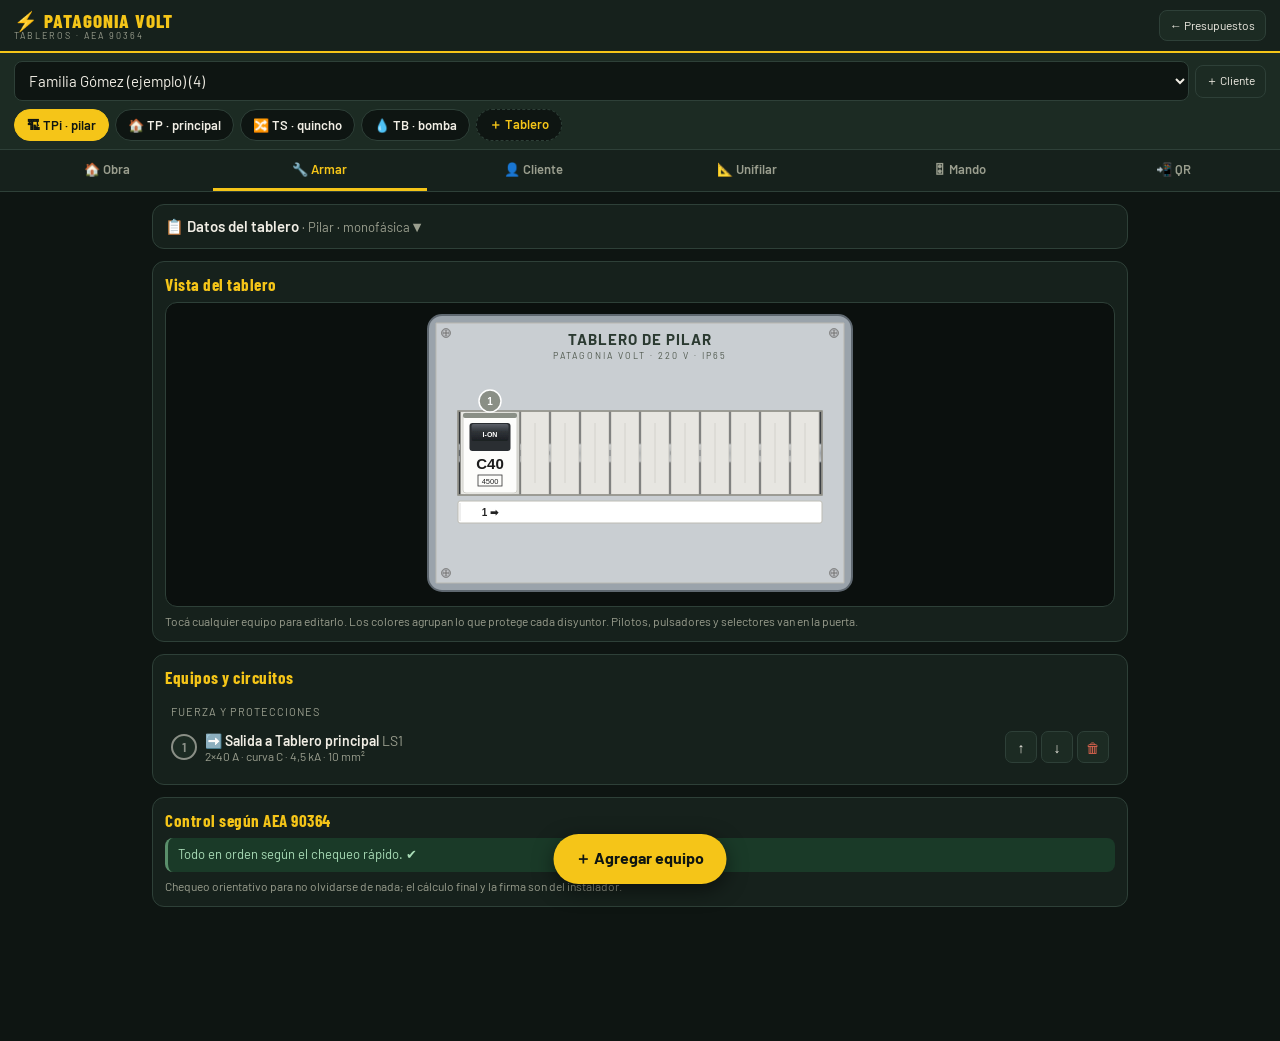
==== commit 61f73aea: "Tableros v4: cambiar fuente, intercalar tableros y toques en celular" ====
--- a/tableros.html
+++ b/tableros.html
@@ -117,6 +117,12 @@
 .viewer-top .brand{color:#f5c518}
 .vchips{display:flex;gap:6px;overflow-x:auto;padding:10px 12px;background:#13201a}
 .hide{display:none!important}
+/* en el celular: tocar abre el equipo, no selecciona texto */
+.panelwrap,.panelwrap *,.tree,.tree *,.chips,.tabs,.types,.presets,.btypes,.seg,.fab,button{-webkit-user-select:none;user-select:none;-webkit-touch-callout:none;-webkit-tap-highlight-color:transparent}
+.panelwrap svg,.tree .it{touch-action:manipulation}
+.panelwrap [data-id],.panelwrap [data-board]{cursor:pointer}
+.tree .it{cursor:pointer}
+.tree .it:active{background:var(--s2)}
 #printArea{display:none}
 @media print{
   @page{size:A4;margin:10mm}
@@ -209,6 +215,7 @@
         <div><label class="f">PAT (Ω)</label><input id="b-pat" inputmode="decimal" oninput="setB('pat',this.value)" placeholder="Ej: 8"></div>
       </div>
       <label class="f" id="lblLinea">Línea de alimentación</label><select id="b-lineaSec" onchange="setB('lineaSec',+this.value)"></select>
+      <label class="f">Se alimenta desde</label><select id="b-fuente" onchange="changeSource(this.value)"></select>
       <div class="hint" id="fedHint"></div>
       <label class="f">Notas para el plano</label><textarea id="b-notas" oninput="setB('notas',this.value)" placeholder="Ej: Jabalina 1,5 m con cámara de inspección"></textarea>
       <div class="btns" style="margin-top:10px">
@@ -817,8 +824,8 @@
   });
   let d = `M12 12H${W-12}V${H-12}H12Z`;
   rows.forEach((r,ri)=>{ const ry=TOP+ri*RH+14; d+=`M${PADX-2} ${ry+28}H${PADX+ROW*MW+2}V${ry+DH-28}H${PADX-2}Z`; });
-  s += `<path d="${d}" fill="${est?'#c9ced2':'url(#pvCover)'}" fill-rule="evenodd" stroke="#b9b8b1"/>`;
-  rows.forEach((r,ri)=>{ const ry=TOP+ri*RH+14; s+=`<rect x="${PADX-2}" y="${ry+28}" width="${ROW*MW+4}" height="${DH-56}" fill="none" stroke="#8f8e87" stroke-width="1.5"/>`; });
+  s += `<path d="${d}" fill="${est?'#c9ced2':'url(#pvCover)'}" fill-rule="evenodd" stroke="#b9b8b1" pointer-events="none"/>`;
+  rows.forEach((r,ri)=>{ const ry=TOP+ri*RH+14; s+=`<rect x="${PADX-2}" y="${ry+28}" width="${ROW*MW+4}" height="${DH-56}" fill="none" stroke="#8f8e87" stroke-width="1.5" pointer-events="none"/>`; });
   [[22,22],[W-22,22],[22,H-22],[W-22,H-22]].forEach(([x,y])=>s+=`<circle cx="${x}" cy="${y}" r="4.5" fill="url(#pvScrew)" stroke="#888"/><path d="M${x-3} ${y}h6M${x} ${y-3}v6" stroke="#666"/>`);
   s += `<text x="${W/2}" y="34" text-anchor="middle" font-size="15" font-weight="700" fill="#2b3a31" letter-spacing="1">${esc((b.nombre||'Tablero').toUpperCase())}</text>`;
   s += `<text x="${W/2}" y="48" text-anchor="middle" font-size="9" fill="#4f584d" letter-spacing="2">PATAGONIA VOLT · ${b.tension==='tri'?'3×380/220 V':'220 V'}${est?' · IP65':''}</text>`;
@@ -838,10 +845,10 @@
     r.forEach(it=>{
       const x=PADX+it.m0*MW, w=it.w*MW, m=map[it.c.id], c=it.c;
       const lab = hasCirc(b,c) ? (c.circ.tipo==='LS'?'➡':c.circ.icono||'') : (c.general?'⏻':DEV[c.tipo].em);
-      s += `<line x1="${x}" y1="${ly+2}" x2="${x}" y2="${ly+20}" stroke="#ddd"/>`;
+      s += `<g data-id="${c.id}"><rect x="${x}" y="${ly}" width="${w}" height="22" fill="transparent"/><line x1="${x}" y1="${ly+2}" x2="${x}" y2="${ly+20}" stroke="#ddd"/>`;
       s += T(x+w/2,ly+15,`${w>MW?m.n+' ':''}${lab}`,'font-size="10" font-weight="700" fill="#222"');
       if(w<=MW) s+=T(x+w/2,ly-3,m.n,'font-size="8" font-weight="700" fill="#333"');
-      s += `<circle cx="${x+w/2}" cy="${ry+18}" r="9" fill="${m.color}" stroke="#fff" stroke-width="1.5"/>`+T(x+w/2,ry+21.5,m.n,'font-size="10" font-weight="800" fill="#fff"');
+      s += `<circle cx="${x+w/2}" cy="${ry+18}" r="11" fill="${m.color}" stroke="#fff" stroke-width="1.5"/>`+T(x+w/2,ry+21.5,m.n,'font-size="10" font-weight="800" fill="#fff"')+`</g>`;
     });
   });
   s += `</svg>`;
@@ -1426,7 +1433,7 @@
 function renderTop(){
   document.getElementById('obraSel').innerHTML = S.obras.map(o=>`<option value="${o.id}" ${o.id===S.cur.o?'selected':''}>${esc(o.cliente||'Sin nombre')} (${o.boards.length})</option>`).join('');
   const o=O();
-  document.getElementById('boardChips').innerHTML = o.boards.map(b=>`<button class="chip ${b.id===S.cur.b?'sel':''}" onclick="selectBoard('${b.id}')">${(BOARD_TYPES[b.tipo]||BOARD_TYPES.otro).em} ${esc(boardCode(o,b))} · ${esc((b.nombre||'').replace(/^Tablero\s*(de\s+)?/i,'')||'Tablero')}</button>`).join('') + `<button class="chip add" onclick="openNewBoard()">＋ Tablero</button>`;
+  document.getElementById('boardChips').innerHTML = boardOrder(o).map(b=>`<button class="chip ${b.id===S.cur.b?'sel':''}" onclick="selectBoard('${b.id}')">${(BOARD_TYPES[b.tipo]||BOARD_TYPES.otro).em} ${esc(boardCode(o,b))} · ${esc((b.nombre||'').replace(/^Tablero\s*(de\s+)?/i,'')||'Tablero')}</button>`).join('') + `<button class="chip add" onclick="openNewBoard()">＋ Tablero</button>`;
 }
 function renderDatos(){
   const b=B(), o=O();
@@ -1438,7 +1445,9 @@
   document.getElementById('b-lineaSec').disabled = !!f;
   fillSelect(document.getElementById('b-lineaSec'), SECS.filter(s=>s>=2.5), v=>fmtSec(v)+' mm²', f?f.comp.circ.sec:b.lineaSec);
   document.getElementById('lblLinea').textContent = f ? 'Línea seccional (se edita en la salida)' : 'Línea principal';
-  document.getElementById('fedHint').innerHTML = f ? `Se alimenta desde <b>${esc(f.board.nombre)}</b> (${f.comp.polos}×${f.comp.amp} A). Para cambiar el cable, editá esa salida.` : '';
+  const down = downstreamBoards(o,b);
+  document.getElementById('b-fuente').innerHTML = `<option value="">⚡ Red / medidor (directo)</option>` + boardOrder(o).filter(x=>x.id!==b.id && !down.includes(x.id)).map(x=>`<option value="${x.id}" ${f&&f.board.id===x.id?'selected':''}>${(BOARD_TYPES[x.tipo]||BOARD_TYPES.otro).em} ${esc(boardCode(o,x)+' · '+x.nombre)}</option>`).join('');
+  document.getElementById('fedHint').innerHTML = f ? `Sale de <b>${esc(f.board.nombre)}</b> por ${esc(info(f.board).map[f.comp.id].tag)} (${f.comp.polos}×${f.comp.amp} A). Para cambiar el cable, editá esa salida.` : '';
   document.querySelectorAll('#segTension button').forEach(x=>x.classList.toggle('sel', x.dataset.v===b.tension));
   document.getElementById('datosResumen').textContent = ' · '+(BOARD_TYPES[b.tipo]||BOARD_TYPES.otro).t+' · '+(b.tension==='tri'?'trifásica':'monofásica');
   ['cliente','direccion'].forEach(k=>{ const el=document.getElementById('o-'+k); if(document.activeElement!==el) el.value=o[k]||''; });
@@ -1452,10 +1461,10 @@
 function renderTree(){
   const b=B(); const I=info(b);
   const el=document.getElementById('tree');
-  const row=(c,depth)=>{ const m=I.map[c.id]; return `<div class="it" style="padding-left:${6+depth*16}px">
+  const row=(c,depth)=>{ const m=I.map[c.id]; return `<div class="it" style="padding-left:${6+depth*16}px" onclick="openDev('${c.id}')">
       <div class="num" style="border-color:${m.color};color:${m.color}">${m.n}</div>
-      <div class="tx" onclick="openDev('${c.id}')"><div class="t1">${esc(devTitle(b,c))} <span style="color:var(--muted);font-weight:400">${m.code||m.tag}</span></div><div class="t2">${esc(devSpec(b,c))}${hasCirc(b,c)?` · ${fmtSec(c.circ.sec)} mm²${c.circ.bocas?' · '+c.circ.bocas+' bocas':''}`:''}${m.ctrlTag?' · comanda '+m.ctrlTag:''}</div></div>
-      <div class="ac"><button onclick="moveDev('${c.id}',-1)" title="Subir">↑</button><button onclick="moveDev('${c.id}',1)" title="Bajar">↓</button></div>
+      <div class="tx"><div class="t1">${esc(devTitle(b,c))} <span style="color:var(--muted);font-weight:400">${m.code||m.tag}</span></div><div class="t2">${esc(devSpec(b,c))}${hasCirc(b,c)?` · ${fmtSec(c.circ.sec)} mm²${c.circ.bocas?' · '+c.circ.bocas+' bocas':''}`:''}${m.ctrlTag?' · comanda '+m.ctrlTag:''}</div></div>
+      <div class="ac"><button onclick="event.stopPropagation();moveDev('${c.id}',-1)" title="Subir">↑</button><button onclick="event.stopPropagation();moveDev('${c.id}',1)" title="Bajar">↓</button><button onclick="event.stopPropagation();quickDelete('${c.id}')" title="Quitar" style="color:var(--danger)">🗑</button></div>
     </div>`; };
   let h = I.order.length ? '<div class="grp">Fuerza y protecciones</div>'+I.order.map(({c,depth})=>row(c,depth)).join('') : '<div class="hint">Sin equipos. Tocá “Agregar equipo”.</div>';
   if(I.others.length) h += '<div class="grp">Mando y señalización</div>'+I.others.map(c=>row(c,0)).join('');
@@ -1467,7 +1476,7 @@
 function renderObra(){
   const box=document.getElementById('obraDiagram');
   box.innerHTML = obraSVG(O(), S.cur.b);
-  box.querySelectorAll('[data-board]').forEach(g=>g.addEventListener('click',()=>{ selectBoard(g.dataset.board); switchTab('armar'); }));
+  box.querySelectorAll('[data-board]').forEach(g=>g.addEventListener('click',ev=>{ ev.preventDefault(); selectBoard(g.dataset.board); switchTab('armar'); }));
 }
 function renderAll(){
   renderTop(); renderDatos();
@@ -1531,36 +1540,92 @@
 //  NUEVO TABLERO
 // =====================================================================
 let nb = null;
+// tableros que cuelgan (directa o indirectamente) de b por su entrada principal
+function downstreamBoards(o,b){ const r=[]; const walk=x=>o.boards.forEach(y=>{ const f=feederOf(o,y); if(f && f.board.id===x.id && !r.includes(y.id)){ r.push(y.id); walk(y); } }); walk(b); return r; }
+// tableros que hoy salen directo de src por su entrada principal
+const fedFrom = (o,src) => o.boards.filter(y=>{ const f=feederOf(o,y); return f && f.board.id===src.id; });
+// salida libre de un tablero (térmica “Otro tablero” sin vincular), o se crea una
+function freeOutput(up, amp, sec, tension, label){
+  const free = up.comps.find(c=>hasCirc(up,c) && c.circ.tipo==='LS' && !c.circ.alimenta);
+  if(free) return free;
+  const upG = up.comps.find(c=>c.general);
+  if(upG && hasCirc(up,upG)){
+    // la llave general ya es la salida (pilar): se agrega una térmica nueva colgando del general
+    const sal = mk('tm',{de:upG.id, polos:tension==='tri'?4:2, amp, curva:'C', ka:4.5, circ:circ(P('tab'),{nombre:label, sec})});
+    up.comps.push(sal); return sal;
+  }
+  const parent = upG ? (children(up,upG.id).find(c=>c.tipo==='ptm') || upG) : null;
+  const sal = mk('tm',{de:parent?parent.id:null, polos:tension==='tri'?4:2, amp, curva:'C', ka:4.5, circ:circ(P('tab'),{nombre:label, sec})});
+  up.comps.push(sal); return sal;
+}
+// cambia de dónde se alimenta el tablero b (srcId vacío = directo de la red)
+function setSource(o, b, srcId){
+  const old = feederOf(o,b);
+  if(old && old.board.id===srcId) return;
+  if(old){ delete old.comp.circ.alimenta; }
+  if(srcId){
+    const up = o.boards.find(x=>x.id===srcId);
+    const g = b.comps.find(c=>c.general);
+    const amp = g ? g.amp : 25;
+    const sec = (old && old.comp.circ.sec) || SECS.find(x=>x>=2.5 && IZ[x]>=amp) || 6;
+    const out = freeOutput(up, amp, sec, up.tension, 'Salida a '+(b.nombre||'tablero').toLowerCase());
+    out.circ.alimenta = b.id; delete out.circ.entra;
+    out.circ.nombre = 'Salida a '+(b.nombre||'tablero').toLowerCase();
+    b.tension = up.tension;
+  }
+}
+function setNbTipo(k){
+  const o=O(); nb.tipo=k;
+  // el tablero de generador casi siempre va en el medio (pilar → generador → principal)
+  if(k==='transferencia'){ const src=o.boards.find(x=>x.id===nb.from); const fed=src?fedFrom(o,src):o.boards.filter(x=>!feederOf(o,x)); nb.inter=(fed[0]||{}).id||''; }
+  renderNewBoard();
+}
 function openNewBoard(){
-  const o=O(); nb={tipo:'seccional', from: (o.boards.find(b=>b.tipo==='principal')||o.boards[0]||{}).id||''};
+  const o=O(); nb={tipo:'seccional', from: (o.boards.find(b=>b.tipo==='principal')||boardOrder(o)[0]||{}).id||'', inter:''};
   renderNewBoard(); document.getElementById('devModal').classList.add('open');
 }
 function renderNewBoard(){
   const o=O();
-  let h=`<h3>Agregar tablero a ${esc(o.cliente||'la obra')}</h3><h4>¿Qué tablero es?</h4><div class="btypes">${Object.entries(BOARD_TYPES).map(([k,v])=>`<button class="${nb.tipo===k?'sel':''}" onclick="nb.tipo='${k}';renderNewBoard()"><b>${v.em} ${v.t}</b>${v.desc}</button>`).join('')}</div>`;
-  h+=`<label class="f">¿De dónde se alimenta?</label><select onchange="nb.from=this.value"><option value="">Directo del medidor / red</option>${o.boards.map(b=>`<option value="${b.id}" ${nb.from===b.id?'selected':''}>${esc(boardCode(o,b)+' · '+b.nombre)}</option>`).join('')}</select>`;
-  h+=`<div class="hint">Si sale de otro tablero, se agrega sola una térmica “➡️ Salida” en ese tablero, con su cable. Después la podés ajustar.${nb.tipo==='inversor'?'<br><b>Inversor:</b> además se crea en ese tablero una <b>Entrada desde el inversor</b> con su disyuntor, para colgar ahí los circuitos de respaldo.':''}</div>`;
+  const src = o.boards.find(x=>x.id===nb.from);
+  const fed = src ? fedFrom(o,src) : o.boards.filter(x=>!feederOf(o,x));
+  if(nb.inter && !fed.some(x=>x.id===nb.inter)) nb.inter='';
+  let h=`<h3>Agregar tablero a ${esc(o.cliente||'la obra')}</h3><h4>¿Qué tablero es?</h4><div class="btypes">${Object.entries(BOARD_TYPES).map(([k,v])=>`<button class="${nb.tipo===k?'sel':''}" onclick="setNbTipo('${k}')"><b>${v.em} ${v.t}</b>${v.desc}</button>`).join('')}</div>`;
+  h+=`<label class="f">¿De dónde se alimenta?</label><select onchange="nb.from=this.value;nb.inter='';renderNewBoard()"><option value="">Directo del medidor / red</option>${boardOrder(o).map(b=>`<option value="${b.id}" ${nb.from===b.id?'selected':''}>${esc(boardCode(o,b)+' · '+b.nombre)}</option>`).join('')}</select>`;
+  if(fed.length && nb.tipo!=='inversor'){
+    h+=`<label class="f">¿Va en el medio de otro? (intercalar)</label><select onchange="nb.inter=this.value;renderNewBoard()"><option value="">No, es una salida más</option>${fed.map(x=>`<option value="${x.id}" ${nb.inter===x.id?'selected':''}>Sí, antes de ${esc(x.nombre)}</option>`).join('')}</select>`;
+    if(nb.inter){ const d=o.boards.find(x=>x.id===nb.inter); h+=`<div class="val ok" style="margin-top:6px">Queda: ${esc(src?src.nombre:'Red')} → <b>${esc((BOARD_TYPES[nb.tipo]||{}).t||'nuevo')}</b> → ${esc(d.nombre)}</div>`; }
+  }
+  h+=`<div class="hint">Si sale de otro tablero, se usa su salida libre o se agrega una térmica “➡️ Salida”, con su cable. Después la podés ajustar.${nb.tipo==='inversor'?'<br><b>Inversor:</b> además se crea en ese tablero una <b>Entrada desde el inversor</b> con su disyuntor, para colgar ahí los circuitos de respaldo.':''}</div>`;
   h+=`<div class="btns" style="margin-top:14px"><button class="btn-s" onclick="closeDev()">Cancelar</button><button class="btn-p" onclick="createBoard()">✔ Crear tablero</button></div>`;
   document.getElementById('devForm').innerHTML=h;
 }
 function createBoard(){
   const o=O(); const b=makeBoard(nb.tipo);
   o.boards.push(b);
-  if(nb.from){
-    const up=o.boards.find(x=>x.id===nb.from);
-    const g=b.comps.find(c=>c.general);
-    const amp = g ? g.amp : 25;
-    const sec = Object.keys(IZ).map(Number).sort((a,z)=>a-z).find(s=>s>=2.5 && IZ[s]>=amp) || 6;
-    // la salida cuelga de lo último antes de los diferenciales (protector de tensión o general)
-    const upG = up.comps.find(c=>c.general);
-    const parent = upG ? (children(up,upG.id).find(c=>c.tipo==='ptm') || upG) : null;
-    if(upG && hasCirc(up,upG)) { /* el general ya es salida (pilar) */ upG.circ.alimenta = upG.circ.alimenta || b.id; if(upG.circ.alimenta!==b.id) up.comps.push(mk('tm',{de:upG.id, polos:b.tension==='tri'?4:2, amp, curva:'C', ka:4.5, circ:circ(P('tab'),{nombre:'Salida a '+b.nombre.toLowerCase(), sec, alimenta:b.id})})); }
-    else up.comps.push(mk('tm',{de:parent?parent.id:null, polos:b.tension==='tri'?4:2, amp, curva:'C', ka:4.5, circ:circ(P('tab'),{nombre:'Salida a '+b.nombre.toLowerCase(), sec, alimenta:b.id})}));
-    b.tension = up.tension;
+  const down = nb.inter ? o.boards.find(x=>x.id===nb.inter) : null;
+  if(down){
+    // intercalar: lo que alimentaba al tablero de abajo ahora alimenta al nuevo, y el de abajo cuelga del nuevo
+    const f = feederOf(o,down);
+    if(f){ f.comp.circ.alimenta = b.id; f.comp.circ.nombre='Salida a '+b.nombre.toLowerCase(); b.tension=f.board.tension; }
+    setSource(o, down, b.id);
+  } else if(nb.from){
+    setSource(o, b, nb.from);
   }
   if(nb.tipo==='inversor' && nb.from){ const up=o.boards.find(x=>x.id===nb.from); linkInverter(up, b); }
   S.cur.b=b.id; save(); closeDev(); switchTab('armar'); document.getElementById('datosCard').open=true;
-  toast(nb.from?'Tablero creado y conectado':'Tablero creado');
+  toast(down?'Tablero intercalado':nb.from?'Tablero creado y conectado':'Tablero creado');
+}
+// orden lógico para mostrar: desde la red hacia abajo
+function boardOrder(o){
+  const out=[]; const walk=b=>{ if(out.includes(b)) return; out.push(b); o.boards.filter(y=>{ const f=feederOf(o,y); return f && f.board.id===b.id; }).forEach(walk); };
+  o.boards.filter(b=>!feederOf(o,b)).forEach(walk);
+  o.boards.forEach(b=>{ if(!out.includes(b)) out.push(b); });
+  return out;
+}
+function changeSource(v){
+  const o=O(), b=B();
+  setSource(o,b,v); save(); renderAll();
+  toast(v ? 'Ahora se alimenta desde '+o.boards.find(x=>x.id===v).nombre : 'Ahora se alimenta directo de la red');
 }
 
 // =====================================================================
@@ -1729,6 +1794,7 @@
   }
   save(); closeDev(); renderAll(); toast(isNew?'Equipo agregado':'Guardado');
 }
+function quickDelete(id){ editing = JSON.parse(JSON.stringify(B().comps.find(c=>c.id===id))); deleteDev(); }
 function deleteDev(){
   const b=B(), e=editing;
   const kids=children(b,e.id), deps=b.comps.filter(c=>c.ctrl===e.id);
@@ -1868,7 +1934,7 @@
 function viewerRender(){
   const {obra:o, inst} = VIEW; const b=o.boards.find(x=>x.id===VIEW.b)||o.boards[0];
   document.getElementById('vSub').textContent = [o.cliente, b.nombre].filter(Boolean).join(' · ');
-  document.getElementById('vChips').innerHTML = o.boards.length>1 ? o.boards.map(x=>`<button class="chip ${x.id===b.id?'sel':''}" onclick="VIEW.b='${x.id}';viewerRender()">${(BOARD_TYPES[x.tipo]||BOARD_TYPES.otro).em} ${esc(x.nombre)}</button>`).join('') : '';
+  document.getElementById('vChips').innerHTML = o.boards.length>1 ? boardOrder(o).map(x=>`<button class="chip ${x.id===b.id?'sel':''}" onclick="VIEW.b='${x.id}';viewerRender()">${(BOARD_TYPES[x.tipo]||BOARD_TYPES.otro).em} ${esc(x.nombre)}</button>`).join('') : '';
   document.getElementById('vChips').classList.toggle('hide', o.boards.length<2);
   const hasMando = conts(b).length>0;
   if(vTab==='mando' && !hasMando) vTab='cliente';
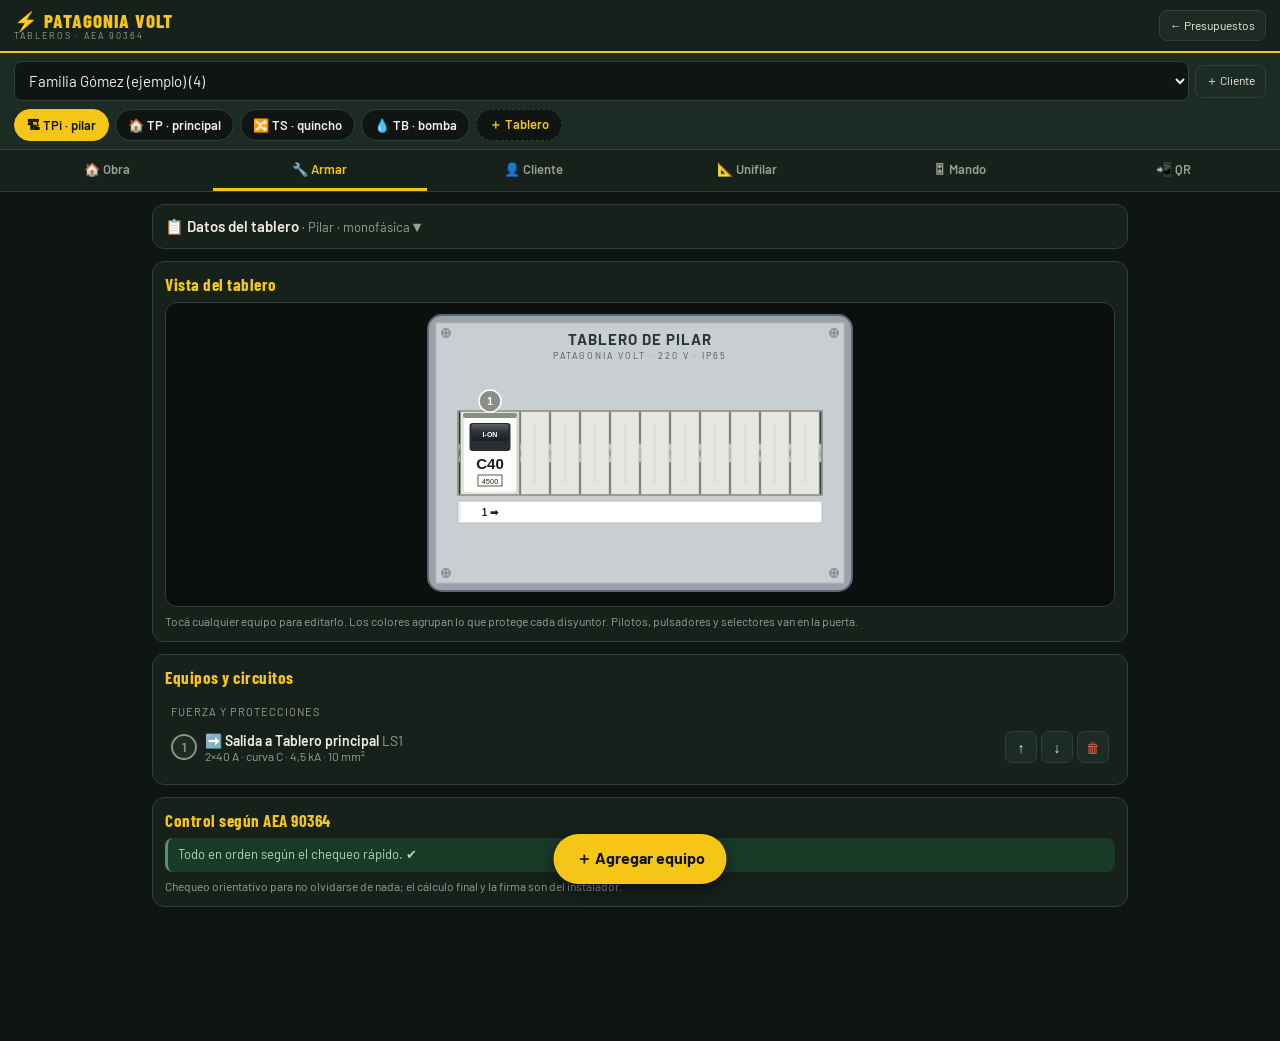
==== commit 376bb0a2: "Tableros v5: llave conmutadora con entrada red, entrada grupo por toma y salida" ====
--- a/tableros.html
+++ b/tableros.html
@@ -477,11 +477,10 @@
         mk('sen',{kind:'fotocelula', contacto:'NO', texto:'Fotocélula en el frente (cierra al oscurecer)', ctrl:km.id}));
   }
   else if(tipo==='transferencia'){
-    b.nombre='Tablero de transferencia'; b.ubic='Junto al generador'; b.gabinete='estanco'; b.modulos=12; b.lineaSec=10;
+    b.nombre='Tablero de transferencia'; b.ubic='Junto al generador'; b.gabinete='estanco'; b.modulos=8; b.lineaSec=10;
     const q1=add(mk('tm',{polos:2, amp:40, curva:'C', ka:4.5, general:true}));
-    const g =add(mk('gen',{kva:5, combustible:'nafta', arranque:'arranque manual'}));
-    const q2=add(mk('tm',{de:g.id, polos:2, amp:25, curva:'C', ka:4.5}));
-    add(mk('conm',{de:q1.id, de2:q2.id, polos:2, amp:40, modo:'manual', fuente2:'generador', circ:circ(P('tab'),{nombre:'Salida a tablero principal', sec:10})}));
+    const g =add(mk('gen',{kva:5, combustible:'nafta', arranque:'arranque manual', conexion:'toma'}));
+    add(mk('conm',{de:q1.id, de2:g.id, polos:2, amp:40, modo:'manual', fuente2:'grupo electrógeno', circ:circ(P('tab'),{nombre:'Salida a tablero principal', sec:10})}));
   }
   else if(tipo==='inversor'){
     b.nombre='Tablero del inversor'; b.ubic='Junto al inversor'; b.modulos=8; b.lineaSec=2.5;
@@ -564,7 +563,13 @@
 function children(b, id){ return b.comps.filter(c=>isPower(c) && c.de===id); }
 function dfs(b){
   const out=[]; const seen=new Set();
-  const walk=(id,depth)=>{ children(b,id).forEach(c=>{ if(seen.has(c.id)) return; seen.add(c.id); out.push({c,depth}); walk(c.id,depth+1); }); };
+  const walk=(id,depth)=>{ children(b,id).forEach(c=>{
+    if(seen.has(c.id)) return;
+    if(c.de2){ // primero la cadena de la entrada 2 (grupo y su protección, si tiene)
+      const chain=[]; let x=b.comps.find(y=>y.id===c.de2), g=0; while(x && g++<30){ chain.unshift(x); x=b.comps.find(y=>y.id===x.de); }
+      chain.forEach(x=>{ if(!seen.has(x.id) && isPower(x)){ seen.add(x.id); out.push({c:x,depth}); } });
+    }
+    seen.add(c.id); out.push({c,depth}); walk(c.id,depth+1); }); };
   walk(null,0);
   powerComps(b).forEach(c=>{ if(!seen.has(c.id)){ c.de=null; out.push({c,depth:0}); seen.add(c.id);} });
   return out;
@@ -619,7 +624,7 @@
   if(c.tipo==='ent'){ const o=VIEW?VIEW.obra:O(); const f=o&&feederOfEntry(o,b,c.id); return '⤵️ '+(c.nombre||('Entrada desde '+(f?f.board.nombre:'otro tablero'))); }
   if(c.tipo==='inv') return 'Inversor '+(c.potencia||'')+' W';
   if(c.tipo==='gen') return 'Generador'+(c.kva?' '+fmtSec(c.kva)+' kVA':'');
-  if(c.tipo==='conm') return 'Conmutador red / '+(c.fuente2||'generador');
+  if(c.tipo==='conm') return 'Llave conmutadora red / '+(c.fuente2||'grupo');
   return DEV[c.tipo].full;
 }
 function devSpec(b,c){
@@ -638,7 +643,7 @@
   if(c.tipo==='emerg')return 'Hongo rojo con retención · NC';
   if(c.tipo==='luz') return `LED ${c.color} · 220 V · 22 mm`;
   if(c.tipo==='sen') return `Contacto ${c.contacto==='NC'?'NC':'NA'} · fuera del tablero`;
-  if(c.tipo==='gen') return `${fmtSec(c.kva||5)} kVA · ${c.combustible||'nafta'} · ${c.arranque||'arranque manual'}`;
+  if(c.tipo==='gen') return `${fmtSec(c.kva||5)} kVA · ${c.combustible||'nafta'} · ${c.conexion==='toma'?'por toma de entrada':(c.arranque||'conexión fija')}`;
   if(c.tipo==='conm') return `${c.polos||2}P · ${c.amp||40} A · ${c.modo==='auto'?'automático (ATS)':'manual 1-0-2'}`;
   if(c.tipo==='inv') return `${c.potencia||1000} W · ${c.tipoInv||'inversor-cargador'}${c.bateria?' · '+c.bateria:''}`;
   if(c.tipo==='ent') return 'Barra de entrada separada';
@@ -771,7 +776,8 @@
 function drawDoorDevice(c,cx,cy,m){
   let s=`<g data-id="${c.id}" style="cursor:pointer">`;
   s+=`<circle cx="${cx}" cy="${cy}" r="17" fill="#b8b9b5" stroke="#6f706b"/><circle cx="${cx}" cy="${cy}" r="14.5" fill="#d9dad6" stroke="#9a9b96"/>`;
-  if(c.tipo==='luz'){ const col=LUZ_COLORS[c.color]||'#2ecc40'; s+=`<circle cx="${cx}" cy="${cy}" r="11.5" fill="${col}" stroke="#555"/><circle cx="${cx}" cy="${cy}" r="11.5" fill="url(#pvLens)"/>`; }
+  if(c.tipo==='gen'){ s+=`<circle cx="${cx}" cy="${cy}" r="16" fill="#1f5fbf" stroke="#103a7a"/><circle cx="${cx}" cy="${cy}" r="11" fill="#0f2d5c"/><circle cx="${cx}" cy="${cy-6}" r="2.6" fill="#ddd"/><circle cx="${cx-5}" cy="${cy+4}" r="2.6" fill="#ddd"/><circle cx="${cx+5}" cy="${cy+4}" r="2.6" fill="#ddd"/>`; }
+  else if(c.tipo==='luz'){ const col=LUZ_COLORS[c.color]||'#2ecc40'; s+=`<circle cx="${cx}" cy="${cy}" r="11.5" fill="${col}" stroke="#555"/><circle cx="${cx}" cy="${cy}" r="11.5" fill="url(#pvLens)"/>`; }
   else if(c.tipo==='pul'){ const col=LUZ_COLORS[c.color]||'#2ecc40'; s+=`<circle cx="${cx}" cy="${cy}" r="11.5" fill="#444"/><circle cx="${cx}" cy="${cy}" r="9.5" fill="${col}" stroke="#333"/><circle cx="${cx}" cy="${cy}" r="9.5" fill="url(#pvLens)"/>`+(c.rol==='marcha'?T(cx,cy+3.5,'I','font-size="10" font-weight="800" fill="#fff"'):c.rol==='parada'?T(cx,cy+3.5,'O','font-size="10" font-weight="800" fill="#fff"'):''); }
   else if(c.tipo==='emerg'){ s+=`<circle cx="${cx}" cy="${cy}" r="17" fill="#f5c518" stroke="#9a7a00"/><circle cx="${cx}" cy="${cy}" r="13" fill="url(#pvMush)" stroke="#6d140e"/>`; }
   else if(c.tipo==='sel'){
@@ -803,7 +809,7 @@
 function panelSVG(b){
   const I = info(b), map=I.map;
   const rows = layoutRows(b);
-  const door = I.others.filter(c=>DEV[c.tipo].cat==='door');
+  const door = [...b.comps.filter(c=>c.tipo==='gen' && c.conexion==='toma'), ...I.others.filter(c=>DEV[c.tipo].cat==='door')];
   const W = PADX*2 + ROW*MW;
   const perRow = Math.max(1, Math.floor((W-40)/62));
   const doorRows = Math.ceil(door.length/perRow);
@@ -834,7 +840,7 @@
     const r=Math.floor(i/perRow), k=i%perRow, inRow=Math.min(perRow, door.length-r*perRow);
     const x0 = W/2 - (inRow-1)*31 + k*62, y0 = 58 + r*84 + 30;
     s += drawDoorDevice(c,x0,y0,map[c.id]);
-    const lab = c.tipo==='luz' ? (c.texto||'') : c.tipo==='pul' ? (c.rol==='marcha'?'MARCHA':c.rol==='parada'?'PARADA':(c.texto||'')) : c.tipo==='emerg' ? 'EMERGENCIA' : (c.pos||'');
+    const lab = c.tipo==='gen' ? 'ENTRADA GRUPO' : c.tipo==='luz' ? (c.texto||'') : c.tipo==='pul' ? (c.rol==='marcha'?'MARCHA':c.rol==='parada'?'PARADA':(c.texto||'')) : c.tipo==='emerg' ? 'EMERGENCIA' : (c.pos||'');
     s += `<rect x="${x0-28}" y="${y0+22}" width="56" height="24" rx="2" fill="#fff" stroke="#9a9b96"/>`;
     const ws = wrap(lab.toUpperCase(),11).slice(0,2);
     ws.forEach((ln,j)=>s+=T(x0,y0+32+j*9-(ws.length===1?-4:0),esc(ln),'font-size="7" font-weight="700" fill="#222"'));
@@ -855,7 +861,8 @@
   return uniqIds(s);
 }
 function miniDevice(b,c,m){
-  if(DEV[c.tipo].cat==='door') return uniqIds(`<svg viewBox="-24 -24 48 48" width="44" height="44">${svgDefs()}${drawDoorDevice(c,0,0,Object.assign({},m,{n:''}))}</svg>`).replace(/<circle cx="19" cy="-19"[^>]*\/>/,'');
+  if(OFF_RAIL.includes(c.tipo) && !(c.tipo==='gen' && c.conexion==='toma')) return `<div style="width:44px;height:44px;border-radius:10px;background:#ede7d8;display:flex;align-items:center;justify-content:center;font-size:24px">${DEV[c.tipo].em}</div>`;
+  if(DEV[c.tipo].cat==='door' || c.tipo==='gen') return uniqIds(`<svg viewBox="-24 -24 48 48" width="44" height="44">${svgDefs()}${drawDoorDevice(c,0,0,Object.assign({},m,{n:''}))}</svg>`).replace(/<circle cx="19" cy="-19"[^>]*\/>/,'');
   if(c.tipo==='sen'){ const k=SEN_KINDS[c.kind]||SEN_KINDS.otro; return `<div style="width:44px;height:44px;border-radius:10px;background:#ede7d8;display:flex;align-items:center;justify-content:center;font-size:24px">${k.em}</div>`; }
   const w = Math.min(modsOf(b,c),4)*MW;
   return uniqIds(`<svg viewBox="-2 26 ${w+4} ${DH-52}" width="${Math.round((w+4)*.7)}" height="${Math.round((DH-52)*.7)}">${svgDefs()}${drawDevice(b,c,0,0,w,m)}</svg>`);
@@ -916,10 +923,10 @@
 }
 function clientText0(b,c,I){
   const o = VIEW ? VIEW.obra : O();
-  if(c.tipo==='gen') return {que:`Generador${c.kva?' de '+fmtSec(c.kva)+' kVA':''}: da energía cuando se corta la red.`, feeds:'', si:'Para usarlo: arrancalo, esperá que se estabilice y pasá el conmutador a <b>2</b>. Cuando vuelve la red: conmutador a <b>1</b> y después apagá el generador.'};
+  if(c.tipo==='gen') return {que:`Grupo electrógeno${c.kva?' de '+fmtSec(c.kva)+' kVA':''}: da energía cuando se corta la red.${c.conexion==='toma'?' Se enchufa en la <b>toma de entrada</b> del tablero.':''}`, feeds:'', si:'Para usarlo: arrancalo, esperá que se estabilice y pasá el conmutador a <b>2</b>. Cuando vuelve la red: conmutador a <b>1</b> y después apagá el generador.'};
   if(c.tipo==='conm') return c.modo==='auto'
     ? {que:'Conmutador automático: cuando se corta la red pasa solo al generador, y vuelve a la red cuando regresa.', feeds:'', si:'No lo fuerces a mano salvo que te lo indique el electricista.'}
-    : {que:'<b>Conmutador de fuentes</b>: elige de dónde viene la luz. <b>1</b> = red, <b>0</b> = todo cortado, <b>2</b> = generador. Nunca deja conectadas las dos a la vez.', feeds:'', si:'Pasá siempre por 0 y esperá unos segundos antes de cambiar de 1 a 2 o al revés.'};
+    : {que:'<b>Llave conmutadora</b>: elige de dónde viene la luz. <b>1</b> = red, <b>0</b> = todo cortado, <b>2</b> = generador. Nunca deja conectadas las dos a la vez.', feeds:'', si:'Pasá siempre por 0 y esperá unos segundos antes de cambiar de 1 a 2 o al revés.'};
   if(c.tipo==='inv'){
     const backed = [];
     o.boards.forEach(bb=>bb.comps.forEach(x=>{ if(hasCirc(bb,x) && !['LS','MANDO'].includes(x.circ.tipo) && invFor(o,bb,x)===c) backed.push(x.circ.nombre); }));
@@ -1011,6 +1018,13 @@
     </div></div>`;
   });
   h += `</div>
+    ${b.comps.some(c=>c.tipo==='conm' && c.modo!=='auto') ? `<div class="guide" style="background:#fff7d1;border-color:#d4a20a"><h3 style="color:#8a6a00">⛽ Cómo pasar al grupo electrógeno</h3><ol>
+      <li>Con la red cortada, poné la llave conmutadora en <b>0</b>.</li>
+      ${b.comps.some(c=>c.tipo==='gen'&&c.conexion==='toma')?'<li>Enchufá el cable del grupo en la <b>toma de entrada</b> del tablero (con el grupo apagado).</li>':''}
+      <li>Arrancá el grupo y esperá un minuto que se estabilice.</li>
+      <li>Pasá la llave a <b>2 (grupo)</b>. Prendé solo lo necesario: no supere la potencia del grupo.</li>
+      <li>Cuando vuelve la red: llave a <b>0</b>, apagá el grupo, ${b.comps.some(c=>c.tipo==='gen'&&c.conexion==='toma')?'desenchufalo, ':''}y llave a <b>1 (red)</b>.</li>
+      <li>Nunca pases de 1 a 2 sin parar en 0.</li></ol></div>` : ''}
     <div class="guide"><h3>¿Se cortó la luz? Seguí estos pasos</h3><ol>
       <li>Fijate si se cortó en todo el barrio: si es así, es la red y no tu tablero.</li>
       <li>Abrí el tablero y buscá la protección que quedó <b>baja</b> (palanca abajo).</li>
@@ -1110,15 +1124,17 @@
     else if(c.tipo==='rt') s+=symBox(x,y,'⊐⊏');
     else if(c.tipo==='ptm') s+=symBox(x,y,'U&lt;&gt;');
     else if(c.tipo==='dps') s+=symBox(x,y,'DPS');
-    else if(c.tipo==='gen') s+=`<circle cx="${x}" cy="${y+30}" r="19" fill="#fff" stroke="#111" stroke-width="1.6"/><text x="${x}" y="${y+29}" font-size="13" text-anchor="middle" font-weight="800">G</text><text x="${x}" y="${y+41}" font-size="11" text-anchor="middle">~</text><line x1="${x}" y1="${y+49}" x2="${x}" y2="${y+70}" stroke="#111" stroke-width="1.6"/>`;
+    else if(c.tipo==='gen') s+=`<circle cx="${x}" cy="${y+22}" r="17" fill="#fff" stroke="#111" stroke-width="1.6"/><text x="${x}" y="${y+21}" font-size="12" text-anchor="middle" font-weight="800">G</text><text x="${x}" y="${y+32}" font-size="11" text-anchor="middle">~</text>`+(c.conexion==='toma'
+      ? `<line x1="${x}" y1="${y+39}" x2="${x}" y2="${y+48}" stroke="#111" stroke-width="1.6" stroke-dasharray="3 2"/><path d="M${x-8} ${y+48}h16M${x-4} ${y+48}v-5M${x+4} ${y+48}v-5" stroke="#111" stroke-width="1.6"/><path d="M${x-9} ${y+52}a9 9 0 0 0 18 0" fill="none" stroke="#111" stroke-width="1.6"/><line x1="${x}" y1="${y+61}" x2="${x}" y2="${y+70}" stroke="#111" stroke-width="1.6"/><text x="${x-12}" y="${y+60}" font-size="8" text-anchor="end">toma</text>`
+      : `<line x1="${x}" y1="${y+39}" x2="${x}" y2="${y+70}" stroke="#111" stroke-width="1.6"/>`);
     else if(c.tipo==='ent'){ const fe=feederOfEntry(o,b,c.id), fI=fe?info(fe.board):null; s+=`<rect x="${x-46}" y="${y+4}" width="92" height="34" rx="3" fill="#fff7d1" stroke="#111" stroke-width="1.4"/><text x="${x}" y="${y+18}" font-size="9" text-anchor="middle" font-weight="800">DESDE ${esc(fe?boardCode(o,fe.board):'¿?')}</text><text x="${x}" y="${y+31}" font-size="8.5" text-anchor="middle">${fe?fI.map[fe.comp.id].tag+' '+fe.comp.polos+'×'+fe.comp.amp+' A':'sin vincular'}</text><line x1="${x}" y1="${y+38}" x2="${x}" y2="${y+70}" stroke="#111" stroke-width="2"/>`+ticks(x,y+50,3); }
     else if(c.tipo==='inv') s+=`<line x1="${x}" y1="${y}" x2="${x}" y2="${y+14}" stroke="#111" stroke-width="1.6"/><rect x="${x-18}" y="${y+14}" width="36" height="36" fill="#fff" stroke="#111" stroke-width="1.5"/><line x1="${x-18}" y1="${y+50}" x2="${x+18}" y2="${y+14}" stroke="#111"/><text x="${x-9}" y="${y+28}" font-size="11" text-anchor="middle" font-weight="700">~</text><text x="${x+9}" y="${y+46}" font-size="11" text-anchor="middle" font-weight="700">~</text><line x1="${x}" y1="${y+50}" x2="${x}" y2="${y+70}" stroke="#111" stroke-width="1.6"/><path d="M${x-18} ${y+32}h-10m0 -6v12m-4 -8v4" stroke="#111" stroke-width="1.4"/>`;
-    else if(c.tipo==='conm') s+=`<line x1="${x}" y1="${y}" x2="${x}" y2="${y+22}" stroke="#111" stroke-width="1.6"/><line x1="${x+20}" y1="${y+12}" x2="${x+20}" y2="${y+22}" stroke="#111" stroke-width="1.6"/><circle cx="${x}" cy="${y+22}" r="2"/><circle cx="${x+20}" cy="${y+22}" r="2"/><line x1="${x}" y1="${y+48}" x2="${x+3}" y2="${y+24}" stroke="#111" stroke-width="1.8"/><circle cx="${x}" cy="${y+48}" r="2"/><line x1="${x}" y1="${y+48}" x2="${x}" y2="${y+70}" stroke="#111" stroke-width="1.6"/><text x="${x-5}" y="${y+18}" font-size="8" text-anchor="end">1</text><text x="${x+25}" y="${y+18}" font-size="8">2</text>`;
+    else if(c.tipo==='conm') s+=`<line x1="${x}" y1="${y}" x2="${x}" y2="${y+22}" stroke="#111" stroke-width="1.6"/><line x1="${x+20}" y1="${y+12}" x2="${x+20}" y2="${y+22}" stroke="#111" stroke-width="1.6"/><circle cx="${x}" cy="${y+22}" r="2"/><circle cx="${x+20}" cy="${y+22}" r="2"/><line x1="${x}" y1="${y+48}" x2="${x+3}" y2="${y+24}" stroke="#111" stroke-width="1.8"/><circle cx="${x}" cy="${y+48}" r="2"/><line x1="${x}" y1="${y+48}" x2="${x}" y2="${y+70}" stroke="#111" stroke-width="1.6"/><text x="${x-5}" y="${y+18}" font-size="8" text-anchor="end" font-weight="700">1·RED</text><text x="${x+25}" y="${y+18}" font-size="8" font-weight="700">2·GRUPO</text>`;
     const p2=c.polos||2;
     const l1 = {tm:`${p2}×${c.amp} A ${c.curva}`, dif:`${p2}×${c.amp} A`, ptm:`${c.amp||40} A`, dps:'Cl. II', cont:`${p2}×${c.amp||25} A`, gm:`${c.rango} A`, rt:`${c.rango} A`, gen:`${fmtSec(c.kva||5)} kVA`, inv:`${c.potencia||1000} W`, conm:`${p2}×${c.amp||40} A`, ent:''}[c.tipo]||'';
-    const l2 = {tm:`${fmtSec(c.ka)} kA`, dif:`${c.sens} mA cl.${c.clase}`, ptm:'Prot. tensión', dps:'Uc 275 V', cont:`AC-3 · bob. ${c.bobina||'220 V'}`, gm:`aj. ${fmtSec(c.ajuste)} A`, rt:`aj. ${fmtSec(c.ajuste)} A`, gen:esc(c.combustible||'nafta'), inv:'con batería', conm:c.modo==='auto'?'ATS':'1-0-2 manual', ent:''}[c.tipo]||'';
+    const l2 = {tm:`${fmtSec(c.ka)} kA`, dif:`${c.sens} mA cl.${c.clase}`, ptm:'Prot. tensión', dps:'Uc 275 V', cont:`AC-3 · bob. ${c.bobina||'220 V'}`, gm:`aj. ${fmtSec(c.ajuste)} A`, rt:`aj. ${fmtSec(c.ajuste)} A`, gen:c.conexion==='toma'?'por toma':esc(c.combustible||'nafta'), inv:'con batería', conm:c.modo==='auto'?'ATS':'1-0-2 manual', ent:''}[c.tipo]||'';
     const lx = (c.tipo==='ptm'||c.tipo==='dps'||c.tipo==='rt'||c.tipo==='gen'||c.tipo==='inv') ? x+24 : c.tipo==='conm' ? x+30 : c.tipo==='ent' ? x+50 : x+8;
-    const nx = c.tipo==='ent' ? x-58 : c.tipo==='gen' ? x-30 : x-24;
+    const nx = c.tipo==='ent' ? x-58 : c.tipo==='gen' ? x-30 : c.tipo==='conm' ? x-50 : x-24;
     s+=`<circle cx="${nx}" cy="${y+8}" r="8" fill="${m.color}"/><text x="${nx}" y="${y+11.5}" font-size="9" fill="#fff" text-anchor="middle" font-weight="800">${m.n}</text>`;
     s+=`<text x="${lx}" y="${y+28}" font-size="9" font-weight="800" fill="#1e5a3f">${m.tag}</text><text x="${lx}" y="${y+40}" font-size="10" font-weight="700">${l1}</text><text x="${lx}" y="${y+52}" font-size="9" fill="#444">${l2}</text>`;
     if(c.general) s+=`<text x="${lx}" y="${y+64}" font-size="8.5" fill="#1e5a3f" font-weight="700">GENERAL</text>`;
@@ -1163,6 +1179,19 @@
   s+=`</svg>`;
   return s;
 }
+function conmTable(o,b,I){
+  const ks=b.comps.filter(c=>c.tipo==='conm'); if(!ks.length) return '';
+  const desc = id => { const c=b.comps.find(x=>x.id===id); if(!c) return '<b style="color:#b3432e">sin conectar</b>';
+    if(c.tipo==='gen') return `${esc(devTitle(b,c))} · ${c.conexion==='toma'?'enchufado en toma de entrada':'conexión fija'}`;
+    const f = !c.de && c.general ? feederOf(o,b) : null;
+    return `${I.map[c.id].tag} ${esc(devSpec(b,c).split(' · ')[0])}${f?' · viene de '+esc(f.board.nombre)+' ('+info(f.board).map[f.comp.id].tag+')':''}`; };
+  return ks.map(k=>{ const t=k.circ&&k.circ.alimenta?boardById(k.circ.alimenta):null;
+    return `<h3 class="st">Llave conmutadora ${esc(I.map[k.id].tag)}</h3><table class="ctable"><tr><th>Borne</th><th>Conectado a</th></tr>
+      <tr><td><b>1 · Red</b></td><td>${desc(k.de)}</td></tr>
+      <tr><td><b>2 · Grupo</b></td><td>${desc(k.de2)}</td></tr>
+      <tr><td><b>Común · Salida</b></td><td>${t?'➡ '+esc(boardCode(o,t)+' · '+t.nombre)+' · '+(b.tension==='tri'?4:2)+'×'+fmtSec(k.circ.sec)+' + PE mm²':(children(b,k.id).length?'circuitos de este tablero':'<b style="color:#b3432e">sin salida</b>')}</td></tr>
+      <tr><td><b>Tipo</b></td><td>${k.polos||2}P ${k.amp||40} A · ${k.modo==='auto'?'automático (ATS)':'manual 1-0-2'} · corta fase${(k.polos||2)>=2?' y neutro':''}</td></tr></table>`; }).join('');
+}
 function sheetPlano(o, b, inst){
   const I=info(b);
   const tri=b.tension==='tri';
@@ -1172,7 +1201,7 @@
     if(hasCirc(b,c)){
       const df = difFor(o,b,c), difC=df.dif, dI = difC ? (df.board===b ? I : info(df.board)) : null;
       const ci=c.circ, ls=ci.tipo==='LS', tgt=ls?boardById(ci.alimenta):null;
-      const prot = c.tipo==='tm' ? `${c.polos}×${c.amp} A ${c.curva||''}` : c.tipo==='cont' ? `${m.tag} ${c.amp} A` + ancestors(b,c).filter(a=>a.tipo==='gm').map(g=>` · QM ${g.rango} A`).join('') : `${c.rango||''} A`;
+      const prot = c.tipo==='tm' ? `${c.polos}×${c.amp} A ${c.curva||''}` : c.tipo==='conm' ? `${m.tag} conmutador ${c.polos||2}P ${c.amp||40} A` : c.tipo==='cont' ? `${m.tag} ${c.amp} A` + ancestors(b,c).filter(a=>a.tipo==='gm').map(g=>` · QM ${g.rango} A`).join('') : `${c.rango||''} A`;
       rowsH+=`<tr><td><b>${m.n}</b></td><td><b>${ls?'➡ '+esc(tgt?boardCode(o,tgt):''):m.code}</b> ${esc(ls&&tgt?tgt.nombre:ci.nombre)}</td><td>${CIRC_TIPOS[ci.tipo]||''}</td><td>${prot}</td><td>${difC?`${df.board!==b?esc(boardCode(o,df.board))+' ':''}#${dI.map[difC.id].n} ${difC.amp}A/${difC.sens}mA`:(ls?'en tablero destino':ci.tipo==='MANDO'?'—':'<b style="color:#b3432e">SIN DIF.'+(df.viaInv?' (después del inversor)':'')+'</b>')}</td><td>${ls&&tri?4:2}×${fmtSec(ci.sec)} + PE ${fmtSec(Math.max(2.5,ci.sec))}</td><td>${ls||ci.tipo==='MANDO'?'—':ci.bocas||''}</td>${tri?`<td>${ls?'RST':ci.fase||'R'}</td>`:''}</tr>`;
     }
   });
@@ -1180,6 +1209,7 @@
   const lineSec = (feederOf(o,b)||{comp:{circ:{sec:b.lineaSec}}}).comp.circ.sec;
   return `<div class="sheet">${sheetHead(o,b,'Plano unifilar para instaladores')}${fromLine(o,b)}
     <div class="svgbox">${planoSVG(o,b,inst)}</div>
+    ${conmTable(o,b,I)}
     <h3 class="st">Planilla de circuitos</h3>
     <div style="overflow-x:auto"><table class="ctable"><tr><th>N°</th><th>Circuito</th><th>Tipo</th><th>Protección</th><th>Diferencial</th><th>Conductor mm²</th><th>Bocas</th>${tri?'<th>Fase</th>':''}</tr>${rowsH}</table></div>
     <div class="notes"><b>Datos:</b> ${tri?'Trifásica 3×380/220 V':'Monofásica 220 V'} · Alimentación ${tri?4:2}×${fmtSec(lineSec)} mm² · Gabinete ${b.modulos} módulos${b.gabinete==='estanco'?' estanco IP65':''} · PAT: ${b.pat?esc(b.pat)+' Ω':'sin dato'}.<br>
@@ -1373,7 +1403,8 @@
   b.comps.filter(c=>c.tipo==='gen').forEach(g=>{
     const fromGen = id => { let x=b.comps.find(y=>y.id===id), k=0; while(x && k++<40){ if(x.id===g.id) return true; x=b.comps.find(y=>y.id===x.de); } return false; };
     if(!b.comps.some(c=>c.tipo==='conm' && (fromGen(c.de2)||fromGen(c.de)))) add('err',`${I.map[g.id].tag}: generador sin conmutador. Sin un conmutador 1-0-2 el generador puede inyectar a la red (peligro para quien trabaje en la línea) o quedar en paralelo con ella.`);
-    if(!b.comps.some(c=>c.tipo==='tm' && c.de===g.id)) add('warn',`${I.map[g.id].tag}: poné una térmica a la salida del generador, antes del conmutador.`);
+    if(g.conexion==='toma') add('warn',`${I.map[g.id].tag}: la toma de entrada del grupo tiene que ser <b>macho</b> (ficha de pared tipo IEC 60309) y el cable del grupo con <b>hembra</b> del lado del tablero. Nunca un cable macho-macho: queda con las patas vivas.`);
+    else if(!b.comps.some(c=>c.tipo==='tm' && c.de===g.id)) add('warn',`${I.map[g.id].tag}: poné una térmica a la salida del generador, antes del conmutador.`);
   });
   b.comps.filter(c=>c.tipo==='conm').forEach(k=>{
     if(!k.de2) add('err',`${I.map[k.id].tag}: al conmutador le falta la <b>entrada 2</b> (generador u otra fuente).`);
@@ -1663,8 +1694,8 @@
   if(t==='pul') Object.assign(e,{rol:'marcha', color:'verde'});
   if(t==='luz') Object.assign(e,{rol:'marcha', color:'verde', texto:'En marcha'});
   if(t==='sen') Object.assign(e,{kind:'flotante', contacto:'NO', texto:''});
-  if(t==='gen') Object.assign(e,{kva:5, combustible:'nafta', arranque:'arranque manual'});
-  if(t==='conm') Object.assign(e,{polos:tri?4:2, amp:40, modo:'manual', fuente2:'generador'});
+  if(t==='gen') Object.assign(e,{kva:5, combustible:'nafta', arranque:'arranque manual', conexion:'toma'});
+  if(t==='conm'){ Object.assign(e,{polos:tri?4:2, amp:40, modo:'manual', fuente2:'grupo electrógeno'}); const g=b.comps.find(c=>c.tipo==='gen'); if(g){ const q=b.comps.find(c=>c.tipo==='tm'&&c.de===g.id); e.de2=(q||g).id; } const gg=b.comps.find(c=>c.general); if(gg && isLeaf(b,gg)) e.de=gg.id; }
   if(t==='inv') Object.assign(e,{potencia:1000, tipoInv:'inversor-cargador', bateria:'12 V'});
   if(t==='ent') Object.assign(e,{nombre:'Entrada desde el inversor'});
   if(ROOT_ONLY.includes(t)) e.de=null;
@@ -1689,7 +1720,8 @@
   const isNew=e._new, tri=b.tension==='tri';
   const willHaveKids = !isNew && children(b,e.id).length>0;
   const power = DEV[e.tipo].cat==='power';
-  const circMode = ['tm','cont','gm','rt'].includes(e.tipo) && !willHaveKids && (!e.general || (e.circ && e.circ.tipo==='LS'));
+  const circMode = ['tm','cont','gm','rt','conm'].includes(e.tipo) && !willHaveKids && (!e.general || (e.circ && e.circ.tipo==='LS'));
+  if(e.tipo==='conm' && circMode && (!e.circ || e.circ.tipo!=='LS')){ const t=o.boards.find(x=>x.id!==b.id && !feederOf(o,x) && !upstreamBoards(o,b).includes(x.id)); e.circ=circ(P('tab'),{nombre:'Salida a tablero', sec:(feederOf(o,b)||{comp:{circ:{sec:b.lineaSec}}}).comp.circ.sec}); if(t){ e.circ.alimenta=t.id; e.circ.nombre='Salida a '+t.nombre.toLowerCase(); } }
   const excl = isNew ? [] : [e.id, ...descendants(b,e.id)];
   const parents = I.order.filter(({c})=>!excl.includes(c.id) && c.tipo!=='dps');
   const sel = (arr,val,fn,fmt)=>`<select onchange="${fn}">${arr.map(v=>`<option value="${v}" ${String(v)===String(val)?'selected':''}>${fmt?fmt(v):v}</option>`).join('')}</select>`;
@@ -1699,23 +1731,25 @@
     h += `<div class="seg" style="margin:10px 0 4px"><button class="${!e.general?'sel':''}" onclick="setRole(false)">Circuito / salida</button><button class="${e.general?'sel':''}" onclick="setRole(true)">Llave general</button></div>`;
     if(e.general) h += `<label style="display:flex;gap:8px;align-items:center;font-size:13px;margin-top:6px"><input type="checkbox" style="width:auto" ${e.circ&&e.circ.tipo==='LS'?'checked':''} onchange="if(this.checked){editing.circ=circ(P('tab'));applyPreset('tab')}else{delete editing.circ;renderDevForm()}"> Esta llave alimenta directo a otro tablero (ej.: pilar)</label>`;
   }
-  if(circMode && !e.general){
+  if(circMode && !e.general && e.tipo!=='conm'){
     const list = e.tipo==='tm' ? PRESETS : PRESETS.filter(p=>!['tab','mando'].includes(p.k));
     h += `<label class="f">¿Qué va a alimentar? (completa todo solo)</label><div class="presets">${list.map(p=>`<button class="${e._preset===p.k?'sel':''}" onclick="applyPreset('${p.k}')"><span class="em">${p.em}</span>${p.t}</button>`).join('')}</div>`;
   }
   if(power && !e.general && !ROOT_ONLY.includes(e.tipo)){
-    h += `<label class="f">${e.tipo==='conm'?'Entrada 1 (red) viene de':'Conectado después de'}</label><select onchange="editing.de=this.value||null">
+    h += `<label class="f">${e.tipo==='conm'?'🔌 Entrada 1 · RED — viene de':'Conectado después de'}</label><select onchange="editing.de=this.value||null">
       <option value="" ${!e.de?'selected':''}>${feederOf(o,b)?'Entrada del tablero':'Medidor (entrada del tablero)'}</option>
       ${parents.map(({c,depth})=>`<option value="${c.id}" ${e.de===c.id?'selected':''}>${'— '.repeat(depth)}#${I.map[c.id].n} ${esc(devTitle(b,c))} (${esc(devSpec(b,c).split(' · ')[0])})</option>`).join('')}
     </select>`;
   }
   if(e.tipo==='conm'){
-    h += `<label class="f">Entrada 2 (generador / otra fuente) viene de</label><select onchange="editing.de2=this.value||null"><option value="">— elegir —</option>${parents.filter(({c})=>c.id!==e.de).map(({c,depth})=>`<option value="${c.id}" ${e.de2===c.id?'selected':''}>${'— '.repeat(depth)}#${I.map[c.id].n} ${esc(devTitle(b,c))}</option>`).join('')}</select>
+    const gens2 = b.comps.filter(c=>c.tipo==='gen');
+    h += `<label class="f">⛽ Entrada 2 · GRUPO — viene de</label><select onchange="editing.de2=this.value||null"><option value="">— elegir —</option>${parents.filter(({c})=>c.id!==e.de).map(({c,depth})=>`<option value="${c.id}" ${e.de2===c.id?'selected':''}>${'— '.repeat(depth)}#${I.map[c.id].n} ${esc(devTitle(b,c))}</option>`).join('')}</select>
+      ${!gens2.length?`<div class="val warn" style="margin-top:6px">Primero agregá el <b>Generador</b> (en “Fuentes y respaldo”); si va enchufado, elegí “toma de entrada”.</div>`:''}
       <div class="row3"><div><label class="f">Polos</label>${sel([2,4],e.polos,"setE('polos',+this.value)",v=>v+'P')}</div><div><label class="f">Corriente</label>${sel([25,40,63,80,100,125],e.amp,"setE('amp',+this.value)",v=>v+' A')}</div><div><label class="f">Tipo</label>${sel(['manual','auto'],e.modo,"setE('modo',this.value)",v=>v==='auto'?'Automático':'Manual 1-0-2')}</div></div>
       <label class="f">Fuente 2</label><input value="${esc(e.fuente2||'generador')}" oninput="editing.fuente2=this.value">
-      <div class="hint">Primero agregá el generador y su térmica; después el conmutador con la entrada 1 desde la red y la 2 desde la térmica del generador.</div>`;
-  }
-  if(e.tipo==='gen') h += `<div class="row3"><div><label class="f">Potencia (kVA)</label><input inputmode="decimal" value="${esc(fmtSec(e.kva))}" onchange="setE('kva',num(this.value))"></div><div><label class="f">Combustible</label>${sel(['nafta','gasoil','gas'],e.combustible,"setE('combustible',this.value)")}</div><div><label class="f">Arranque</label>${sel(['arranque manual','arranque eléctrico','arranque automático'],e.arranque,"setE('arranque',this.value)")}</div></div>`;
+      <div class="hint">La salida (punto común del conmutador) se elige abajo, en “Sale a”. El conmutador corta fase y neutro.</div>`;
+  }
+  if(e.tipo==='gen') h += `<label class="f">Conexión</label>${sel(['toma','fijo'],e.conexion||'fijo',"setE('conexion',this.value)",v=>v==='toma'?'🔌 Enchufado en toma de entrada (portátil)':'Conexión fija con cable')}<div class="row3"><div><label class="f">Potencia (kVA)</label><input inputmode="decimal" value="${esc(fmtSec(e.kva))}" onchange="setE('kva',num(this.value))"></div><div><label class="f">Combustible</label>${sel(['nafta','gasoil','gas'],e.combustible,"setE('combustible',this.value)")}</div><div><label class="f">Arranque</label>${sel(['arranque manual','arranque eléctrico','arranque automático'],e.arranque,"setE('arranque',this.value)")}</div></div>`;
   if(e.tipo==='inv') h += `<div class="row3"><div><label class="f">Potencia (W)</label><input inputmode="numeric" value="${esc(e.potencia)}" onchange="setE('potencia',+this.value)"></div><div><label class="f">Tipo</label>${sel(['inversor-cargador','inversor solar híbrido','UPS online'],e.tipoInv,"setE('tipoInv',this.value)")}</div><div><label class="f">Batería</label><input value="${esc(e.bateria||'')}" oninput="editing.bateria=this.value" placeholder="12 V 100 Ah"></div></div>`;
   if(e.tipo==='ent'){ const fe=feederOfEntry(o,b,e.id); h += `<label class="f">Nombre</label><input value="${esc(e.nombre)}" oninput="editing.nombre=this.value"><div class="hint">${fe?'Llega desde <b>'+esc(fe.board.nombre)+'</b>.':'Para vincularla: en el otro tablero editá su salida “➡️ Otro tablero”, elegí este tablero y esta entrada.'} Los circuitos que cuelgan de acá van con su propia barra de neutro.</div>`; }
   if(!power){
@@ -1745,7 +1779,7 @@
       // a la entrada principal solo si no crea un círculo; a una Entrada secundaria, a cualquier tablero (ej.: salida del inversor que vuelve al principal)
       const opts=o.boards.filter(x=>lsCanMain(o,b,x,ci) || x.comps.some(c=>c.tipo==='ent'));
       const tsel=boardById(ci.alimenta), ents = tsel ? tsel.comps.filter(c=>c.tipo==='ent') : [];
-      h += `<label class="f">Alimenta al tablero</label><select onchange="pickLSTarget(this.value)"><option value="">— elegir —</option>${opts.map(x=>`<option value="${x.id}" ${ci.alimenta===x.id?'selected':''}>${esc(boardCode(o,x)+' · '+x.nombre)}</option>`).join('')}</select>
+      h += `<label class="f">${e.tipo==='conm'?'🏠 Salida (común) — sale a':'Alimenta al tablero'}</label><select onchange="pickLSTarget(this.value)"><option value="">— elegir —</option>${opts.map(x=>`<option value="${x.id}" ${ci.alimenta===x.id?'selected':''}>${esc(boardCode(o,x)+' · '+x.nombre)}</option>`).join('')}</select>
         ${tsel && (ents.length) ? `<label class="f">Entra por</label><select onchange="setC('entra',this.value)">${lsCanMain(o,b,tsel,ci)?`<option value="" ${!ci.entra?'selected':''}>Entrada principal del tablero</option>`:''}${ents.map(en=>`<option value="${en.id}" ${ci.entra===en.id?'selected':''}>${esc(devTitle(tsel,en).replace('⤵️ ',''))}</option>`).join('')}</select>`:''}
         <div class="hint">¿No está? Creálo desde “＋ Tablero” eligiendo que sale de este.</div>
         <div class="row2"><div><label class="f">Sección</label><select onchange="setC('sec',+this.value)">${SECS.map(v=>`<option value="${v}" ${ci.sec==v?'selected':''}>${fmtSec(v)} mm²</option>`).join('')}</select></div><div><label class="f">Largo aprox. (m)</label><input inputmode="decimal" value="${esc(ci.largo||'')}" oninput="setC('largo',this.value)"></div></div>`;
@@ -1773,7 +1807,7 @@
   const b=B(); const e=editing; const isNew=e._new;
   delete e._new; delete e._preset;
   const power = DEV[e.tipo].cat==='power';
-  if(!(['tm','cont','gm','rt'].includes(e.tipo) && (!e.general || (e.circ && e.circ.tipo==='LS')))) delete e.circ;
+  if(!(['tm','cont','gm','rt','conm'].includes(e.tipo) && (!e.general || (e.circ && e.circ.tipo==='LS')))) delete e.circ;
   if(!power){ e.de=null; if(!e.ctrl){ toast('Primero agregá un contactor'); return; } }
   if(ROOT_ONLY.includes(e.tipo)) e.de=null;
   if(e.tipo==='conm' && e.de2 && e.de2===e.de){ toast('Las dos entradas del conmutador no pueden venir del mismo lugar'); return; }
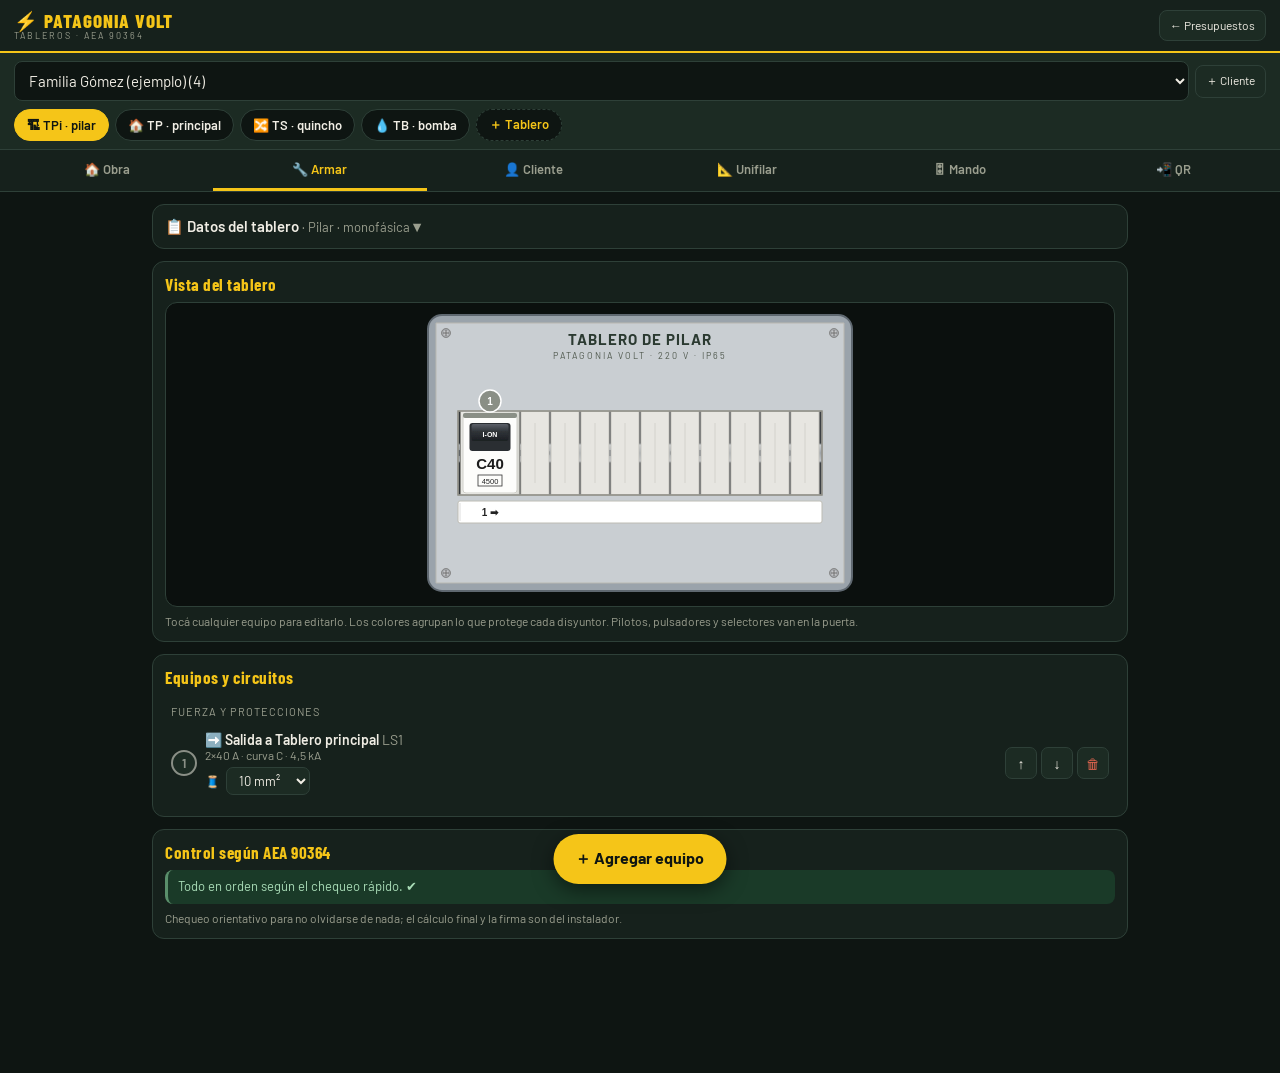
==== commit 9b706398: "Tableros v6: termica + disyuntor por circuito, seccion de cable rapida y ejemplo quinta" ====
--- a/tableros.html
+++ b/tableros.html
@@ -59,6 +59,9 @@
 .tree .t1{font-weight:600;font-size:14px;white-space:nowrap;overflow:hidden;text-overflow:ellipsis}
 .tree .t2{font-size:12px;color:var(--muted)}
 .tree .ac{display:flex;gap:4px}
+.secrow{margin-top:5px;font-size:12px;color:var(--muted);display:flex;align-items:center;gap:6px}
+.secsel{width:auto;padding:4px 8px;font-size:13px;border-radius:7px;background:var(--s2)}
+.secsel.bad{border-color:var(--danger);color:#f3b2a5}
 .tree .ac button{background:var(--s2);border:1px solid var(--border);color:var(--text);border-radius:7px;width:32px;height:32px;font-size:14px}
 .fab{position:fixed;left:50%;transform:translateX(-50%);bottom:16px;z-index:60;box-shadow:0 6px 20px rgba(0,0,0,.5);border-radius:30px;padding:14px 22px;font-size:16px;white-space:nowrap}
 .val{font-size:13px;padding:8px 10px;border-radius:8px;margin-bottom:6px;line-height:1.35}
@@ -188,6 +191,7 @@
     <div class="btns">
       <button class="btn-s" onclick="loadExampleObra()">⭐ Ejemplo casa</button>
       <button class="btn-s" onclick="loadExampleRespaldo()">⛽🔋 Ejemplo generador + inversor</button>
+      <button class="btn-s" onclick="loadExampleQuinta()">🏊 Ejemplo quinta con pileta</button>
       <button class="btn-d" onclick="delObra()">🗑 Borrar cliente</button>
     </div>
   </section>
@@ -214,7 +218,7 @@
         <div><label class="f">Montaje</label><select id="b-gabinete" onchange="setB('gabinete',this.value)"><option value="embutir">Embutir</option><option value="estanco">Estanco IP65</option></select></div>
         <div><label class="f">PAT (Ω)</label><input id="b-pat" inputmode="decimal" oninput="setB('pat',this.value)" placeholder="Ej: 8"></div>
       </div>
-      <label class="f" id="lblLinea">Línea de alimentación</label><select id="b-lineaSec" onchange="setB('lineaSec',+this.value)"></select>
+      <label class="f" id="lblLinea">Línea de alimentación</label><select id="b-lineaSec" onchange="setLineSec(+this.value)"></select>
       <label class="f">Se alimenta desde</label><select id="b-fuente" onchange="changeSource(this.value)"></select>
       <div class="hint" id="fedHint"></div>
       <label class="f">Notas para el plano</label><textarea id="b-notas" oninput="setB('notas',this.value)" placeholder="Ej: Jabalina 1,5 m con cámara de inspección"></textarea>
@@ -504,6 +508,46 @@
   out.circ.alimenta = dest.id; out.circ.entra = ent.id; out.circ.nombre = 'Salida inversor a '+dest.nombre.toLowerCase();
   return {ent, d};
 }
+// quinta: pilar → pilar interno → casa / pileta → bomba de agua (térmica + disyuntor por circuito)
+function exampleQuinta(){
+  const o = {id:uid(10), cliente:'Quinta con pileta (ejemplo)', direccion:'El Bolsón', boards:[]};
+  const TD = (de, amp, dAmp, k, extra) => { const t=mk('tm',{de, polos:2, amp, curva:'C', ka:4.5}); const d=mk('dif',{de:t.id, polos:2, amp:dAmp, sens:30, clase:'A', circ:circ(P(k), extra)}); return [t,d]; };
+  const tm = (de, amp, k, extra) => mk('tm',{de, polos:2, amp, curva:'C', ka:4.5, circ:circ(P(k), extra)});
+  // tableros
+  const pil = makeBoard('otro'); Object.assign(pil,{tipo:'pilar', nombre:'Tablero de pilar', ubic:'Pilar de entrada', gabinete:'estanco', modulos:24, lineaSec:10, pat:'6', comps:[]});
+  const pin = makeBoard('otro'); Object.assign(pin,{tipo:'seccional', nombre:'Pilar interno', ubic:'Parque, junto al camino', gabinete:'estanco', modulos:24, comps:[]});
+  const tp  = makeBoard('principal'); tp.nombre='Casa principal'; tp.ubic='Cocina'; tp.comps[0].amp=25;
+  tp.comps.push(mk('tm',{de:tp.comps[1].id, polos:2, amp:10, curva:'C', ka:4.5, circ:circ(P('luz'))}), mk('tm',{de:tp.comps[1].id, polos:2, amp:16, curva:'C', ka:4.5, circ:circ(P('tomas'))}));
+  const pis = makeBoard('otro'); Object.assign(pis,{tipo:'automatismo', nombre:'Tablero pileta', ubic:'Sala de máquinas pileta', gabinete:'estanco', modulos:24, comps:[]});
+  const bom = makeBoard('bomba'); bom.nombre='Tablero bomba de agua'; bom.ubic='Pozo / tanque';
+  bom.comps.find(c=>c.tipo==='sen').texto='Boya eléctrica del tanque';
+  // pilar: general + térmica y disyuntor por cada salida
+  const g = mk('tm',{polos:2, amp:40, curva:'C', ka:4.5, general:true}); pil.comps.push(g);
+  pil.comps.push(...TD(g.id,10,25,'porton',{nombre:'Portón eléctrico'}));
+  pil.comps.push(...TD(g.id,10,25,'ext',{nombre:'Postes de iluminación del camino', desc:'Postes de luz del camino de entrada', bocas:8, sec:4}));
+  pil.comps.push(...TD(g.id,32,40,'tab',{nombre:'Salida a pilar interno', sec:10, alimenta:pin.id}));
+  // pilar interno
+  pin.comps.push(...TD(null,25,25,'tab',{nombre:'Salida a casa principal', sec:6, alimenta:tp.id}));
+  pin.comps.push(...TD(null,20,25,'otro',{nombre:'Casa del casero y galpón', desc:'Casa del casero y galpón de herramientas', sec:4, icono:'🏡', bocas:0}));
+  const dPin = mk('dif',{polos:2, amp:40, sens:30, clase:'A'}); pin.comps.push(dPin);
+  pin.comps.push(tm(dPin.id,10,'ext',{nombre:'Iluminación patio', desc:'Luces del patio y parque', bocas:6}));
+  pin.comps.push(tm(dPin.id,20,'tab',{nombre:'Salida a tablero pileta', sec:4, alimenta:pis.id}));
+  // pileta: térmica + disyuntor con automatismo de la bomba de la pileta, y disyuntor con 2 térmicas
+  const q1 = mk('tm',{polos:2, amp:16, curva:'C', ka:4.5}); const d1 = mk('dif',{de:q1.id, polos:2, amp:25, sens:30, clase:'A'});
+  const qm = mk('gm',{de:d1.id, polos:2, rango:'4-6,3', ajuste:5});
+  const km = mk('cont',{de:qm.id, polos:2, amp:18, bobina:'220 V', circ:circ(P('bomba'),{nombre:'Bomba de la pileta', desc:'Bomba del filtro de la pileta', icono:'🏊'})});
+  const qmand = tm(d1.id,6,'mando',{}); qmand.curva='B';
+  const d2 = mk('dif',{polos:2, amp:40, sens:30, clase:'A'});
+  pis.comps.push(q1,d1,qm,km,qmand,d2,
+    tm(d2.id,16,'tomas',{nombre:'Quincho', desc:'Luces y tomas del quincho', bocas:8}),
+    tm(d2.id,16,'tab',{nombre:'Salida a tablero bomba de agua', sec:4, alimenta:bom.id}),
+    mk('ih',{programa:'Filtrado 10:00 a 14:00', ctrl:km.id}),
+    mk('sel',{pos:'M-0-A', ctrl:km.id}),
+    mk('luz',{rol:'marcha', color:'verde', texto:'Bomba pileta en marcha', ctrl:km.id}),
+    mk('luz',{rol:'falla', color:'rojo', texto:'Falla bomba pileta', ctrl:km.id}));
+  o.boards.push(pil, pin, tp, pis, bom);
+  return o;
+}
 // obra igual a la del caso real: pilar → generador/conmutador → principal ↔ inversor
 function exampleRespaldo(){
   const o = {id:uid(10), cliente:'Casa con generador e inversor (ejemplo)', direccion:'El Bolsón', boards:[]};
@@ -575,7 +619,8 @@
   return out;
 }
 function isLeaf(b,c){ return !children(b,c.id).length && !b.comps.some(x=>x.de2===c.id); }
-function hasCirc(b,c){ return ['tm','cont','gm','rt','conm'].includes(c.tipo) && isLeaf(b,c) && (!c.general || (c.circ && c.circ.tipo==='LS')); }
+const CIRC_DEVS = ['tm','dif','cont','gm','rt','conm'];
+function hasCirc(b,c){ return CIRC_DEVS.includes(c.tipo) && isLeaf(b,c) && (!c.general || (c.circ && c.circ.tipo==='LS')) && (c.tipo!=='dif' || !!(c.circ && c.circ.tipo)); }
 function descendants(b,id){ const r=[]; children(b,id).forEach(c=>{ r.push(c.id); r.push(...descendants(b,c.id)); }); return r; }
 function ancestors(b,c){ const r=[]; let p=b.comps.find(x=>x.id===c.de); let g=0; while(p && g++<50){ r.push(p); p=b.comps.find(x=>x.id===p.de); } return r; }
 const ctrlOf = (b,c) => b.comps.find(x=>x.id===c.ctrl && x.tipo==='cont');
@@ -616,7 +661,7 @@
   if(c.tipo==='tm' && c.general) return 'Llave general';
   if(hasCirc(b,c)) return (c.circ.icono||'')+' '+(c.circ.nombre||'Circuito');
   if(c.tipo==='dif') return 'Disyuntor diferencial';
-  if(c.tipo==='tm') return 'Térmica seccional';
+  if(c.tipo==='tm'){ const k=children(b,c.id); if(k.length===1 && hasCirc(b,k[0])) return '⚡ Térmica de '+(k[0].circ.tipo==='LS'?devTitle(b,k[0]).replace('➡️ ','').toLowerCase():(k[0].circ.nombre||'circuito')); return 'Térmica seccional'; }
   if(c.tipo==='pul') return 'Pulsador de '+({marcha:'marcha',parada:'parada'}[c.rol]||'mando');
   if(c.tipo==='luz') return 'Piloto '+(c.color||'')+(c.texto?': '+c.texto:'');
   if(c.tipo==='sel') return 'Selector '+(c.pos||'M-0-A');
@@ -630,7 +675,7 @@
 function devSpec(b,c){
   const p = c.polos||2;
   if(c.tipo==='tm')  return `${p}×${c.amp} A · curva ${c.curva} · ${fmtSec(c.ka)} kA`;
-  if(c.tipo==='dif') return `${p}×${c.amp} A · ${c.sens} mA · clase ${c.clase}`;
+  if(c.tipo==='dif') return `${p}×${c.amp} A · ${c.sens} mA · clase ${c.clase}${c.retardo==='S'?' · selectivo S':''}`;
   if(c.tipo==='ptm') return `${c.amp||40} A · corte por sobre/baja tensión`;
   if(c.tipo==='dps') return `Clase II · Uc 275 V`;
   if(c.tipo==='gm')  return `${p}P · rango ${c.rango} A · ajustado a ${fmtSec(c.ajuste)} A`;
@@ -673,6 +718,7 @@
 // diferencial que protege al circuito (aunque esté en otro tablero); se corta al llegar a un inversor
 function difFor(o,b,c){
   let viaConm=null;
+  if(c.tipo==='dif') return {dif:c, board:b, viaInv:null, viaConm};
   for(const u of upChain(o,b,c)){
     if(u.c.tipo==='dif') return {dif:u.c, board:u.b, viaInv:null, viaConm};
     if(u.c.tipo==='inv') return {dif:null, viaInv:u.c, invBoard:u.b, viaConm};
@@ -728,7 +774,7 @@
       s += T(cx-off,y+84,`${c.amp}A`,'font-size="11" font-weight="800" fill="#1b1b1b"');
       s += T(cx-off,y+96,`${c.sens}mA`,'font-size="9" font-weight="700" fill="#c0392b"');
       s += `<circle cx="${x+w-13}" cy="${y+101}" r="6.5" fill="#f4c20d" stroke="#9a7a00"/>`+T(x+w-13,y+104.5,'T','font-size="9" font-weight="800" fill="#333"');
-      s += `<text x="${x+10}" y="${y+104}" font-size="8" fill="#444" font-family="Arial">${c.clase==='A'?'A ∿':'AC'}</text>`;
+      s += `<text x="${x+10}" y="${y+104}" font-size="8" fill="#444" font-family="Arial">${c.clase==='A'?'A ∿':'AC'}${c.retardo==='S'?' Ⓢ':''}</text>`;
     }
   } else if(c.tipo==='ptm'){
     s += `<rect x="${x+8}" y="${y+42}" width="${w-16}" height="22" rx="2" fill="#11291c" stroke="#333"/>`;
@@ -889,7 +935,7 @@
     kids(b).forEach(k=>{
       const f=feederOf(o,k), kx=pos[k.id].x+10+BW/2, ky=yOf(pos[k.id].d);
       s+=`<path d="M${x+BW/2} ${y+BH} V${y+BH+18} H${kx} V${ky-6}" fill="none" stroke="#1b2a22" stroke-width="2"/><path d="M${kx-5} ${ky-10}l5 8l5 -8" fill="#1b2a22"/>`;
-      s+=`<text x="${kx+6}" y="${ky-28}" font-size="9" fill="#3d4a40">${f.comp.polos}×${f.comp.amp} A · ${fmtSec(f.comp.circ.sec)} mm²</text>`;
+      s+=`<text x="${kx+6}" y="${ky-28}" font-size="9" fill="#3d4a40">${f.comp.polos}×${secAmp(f.board,f.comp)} A${f.comp.tipo==='dif'?' + ID':''} · ${fmtSec(f.comp.circ.sec)} mm²</text>`;
     });
     const sel = b.id===selId;
     s+=`<g data-board="${b.id}" style="cursor:pointer"><rect x="${x}" y="${y}" width="${BW}" height="${BH}" rx="10" fill="${sel?'#fff7d1':'#fffdf7'}" stroke="${sel?'#d4a20a':'#1e5a3f'}" stroke-width="${sel?3:1.6}"/>`;
@@ -955,6 +1001,12 @@
     feeds: feedsList||'', si:'Si saltó: esperá unos minutos que enfríe y volvé a girar la perilla a I. Si salta seguido, la bomba tiene un problema: llamá al electricista.'};
   if(c.tipo==='rt') return {
     que:'Relé térmico: corta el contactor si el motor consume de más.', feeds:feedsList||'', si:'Se rearma apretando el botón azul. Si salta seguido, hay que revisar el motor.'};
+  if(hasCirc(b,c) && c.tipo==='dif'){
+    const ci=c.circ; return {
+    que:`Disyuntor del circuito <b>${esc(ci.nombre)}</b>: <b>te protege a vos</b> de una descarga en ese circuito.`,
+    feeds: esc(ci.desc||ci.nombre) + (ci.bocas?` (${ci.bocas} ${ci.bocas==1?'boca':'bocas'})`:''),
+    si:'<b>Probalo una vez por mes</b> con el botón <b>T</b>. Si salta solo, algo de ese circuito tiene una fuga: desenchufá lo que puedas y volvé a subirlo.'};
+  }
   if(hasCirc(b,c)){
     const ci=c.circ; return {
     que:`Térmica del circuito <b>${esc(ci.nombre)}</b>. Protege los cables de ese circuito: corta si hay un cortocircuito o demasiado consumo a la vez.`,
@@ -1001,7 +1053,7 @@
   const outs = b.comps.filter(c=>c.circ && c.circ.tipo==='LS' && boardById(c.circ.alimenta) && !c.circ.entra);
   let h='';
   b.comps.filter(c=>c.tipo==='ent').forEach(e=>{ const fe=feederOfEntry(o,b,e.id); if(fe) h+=`<div class="from">🔋 Algunos circuitos de este tablero vienen de <b>${esc(fe.board.nombre)}</b>${fe.board.comps.some(x=>x.tipo==='inv')?' (inversor con batería)':''}: los que cuelgan de “${esc(devTitle(b,e).replace('⤵️ ',''))}”.</div>`; });
-  if(f) h+=`<div class="from">⬆️ Este tablero se alimenta desde <b>${esc(f.board.nombre)}</b>${f.board.ubic?' ('+esc(f.board.ubic)+')':''}: protección n.º ${I.map[f.comp.id].n} (${f.comp.polos}×${f.comp.amp} A). Si se queda sin luz, mirá esa térmica.</div>`;
+  if(f) h+=`<div class="from">⬆️ Este tablero se alimenta desde <b>${esc(f.board.nombre)}</b>${f.board.ubic?' ('+esc(f.board.ubic)+')':''}: protección n.º ${I.map[f.comp.id].n} (${f.comp.polos}×${secAmp(f.board,f.comp)} A${f.comp.tipo==='dif'?' con su disyuntor':''}). Si se queda sin luz, mirá esa protección.</div>`;
   if(outs.length) h+=`<div class="from">⬇️ Desde acá salen: ${outs.map(c=>'<b>'+esc(boardById(c.circ.alimenta).nombre)+'</b>').join(', ')}.</div>`;
   return h;
 }
@@ -1088,7 +1140,7 @@
   s += `<rect x="1" y="1" width="${W-2}" height="${H-2}" fill="#fff" stroke="#1e5a3f" stroke-width="2"/>`;
   if(f){
     const fI=info(f.board);
-    s += `<rect x="${rootX-80}" y="10" width="160" height="34" rx="3" fill="#fff7d1" stroke="#111" stroke-width="1.4"/><text x="${rootX}" y="24" font-size="10" text-anchor="middle" font-weight="700">VIENE DE ${esc((f.board.nombre||'').toUpperCase().slice(0,24))}</text><text x="${rootX}" y="37" font-size="8.5" text-anchor="middle">${fI.map[f.comp.id].tag} · ${f.comp.polos}×${f.comp.amp} A ${f.comp.curva||''}</text>`;
+    s += `<rect x="${rootX-80}" y="10" width="160" height="34" rx="3" fill="#fff7d1" stroke="#111" stroke-width="1.4"/><text x="${rootX}" y="24" font-size="10" text-anchor="middle" font-weight="700">VIENE DE ${esc((f.board.nombre||'').toUpperCase().slice(0,24))}</text><text x="${rootX}" y="37" font-size="8.5" text-anchor="middle">${fI.map[f.comp.id].tag} · ${f.comp.polos}×${secAmp(f.board,f.comp)} A${f.comp.tipo==='dif'?' + ID '+f.comp.sens+' mA':' '+(f.comp.curva||'')}</text>`;
   } else {
     s += `<rect x="${rootX-48}" y="14" width="96" height="30" rx="3" fill="#fff" stroke="#111" stroke-width="1.4"/><text x="${rootX}" y="28" font-size="10" text-anchor="middle" font-weight="700">MEDIDOR</text><text x="${rootX}" y="39" font-size="8.5" text-anchor="middle">${tri?'3×380/220 V':'1×220 V'} · 50 Hz</text>`;
   }
@@ -1367,9 +1419,9 @@
 function rangeOf(r){ const [a,z]=String(r||'').split('-').map(num); return [a,z]; }
 function validate(o,b){
   const out=[]; const I=info(b); const add=(lv,t)=>out.push({lv,t});
+  const f=feederOf(o,b);
   const gens=b.comps.filter(c=>c.general);
-  const f=feederOf(o,b);
-  if(!gens.length) add('err','Falta la <b>llave general</b> (termomagnética de cabecera).');
+  if(!gens.length) add(f?'warn':'err', f ? 'No tiene <b>llave general</b>: hoy la cabecera es la salida del tablero de arriba. Conviene una general para poder cortar todo este tablero desde acá.' : 'Falta la <b>llave general</b> (termomagnética de cabecera).');
   const circs=b.comps.filter(c=>hasCirc(b,c));
   if(!circs.length) add('warn','Todavía no cargaste circuitos.');
   circs.forEach(c=>{
@@ -1387,15 +1439,17 @@
       else if(!df.dif) add('err',`${name}: no tiene disyuntor diferencial aguas arriba.`);
       else if(df.dif.sens>30) add('err',`${name}: el diferencial que lo protege es de ${df.dif.sens} mA; para circuitos terminales de vivienda va de 30 mA.`);
     }
+    if(c.tipo==='dif' && !ancestors(b,c).some(a=>a.tipo==='tm')) add('err',`${name}: el disyuntor no protege contra cortocircuito ni sobrecarga: necesita una térmica antes.`);
     if(b.tension==='mono' && c.tipo==='tm' && c.polos<2) add('err',`${name}: en monofásica de vivienda la protección debe ser bipolar (corta fase y neutro).`);
     const iz=IZ[ci.sec];
-    const tmUp = c.tipo==='tm' ? c : ancestors(b,c).find(a=>a.tipo==='tm' && !a.general);
+    const tmUp = c.tipo==='tm' ? c : c.tipo==='dif' ? ancestors(b,c).find(a=>a.tipo==='tm') : ancestors(b,c).find(a=>a.tipo==='tm' && !a.general);
     if(tmUp && iz && tmUp.amp>iz) add('err',`${name}: ${tmUp.amp} A sobre conductor de ${fmtSec(ci.sec)} mm² (Iz≈${iz} A). Subí la sección o bajá la protección.`);
     const motorProt = c.tipo==='gm'||c.tipo==='rt' ? c : ancestors(b,c).find(a=>a.tipo==='gm') || descendants(b,c.id).map(id=>b.comps.find(x=>x.id===id)).find(x=>x&&x.tipo==='rt');
     if(motorProt && iz && num(motorProt.ajuste)>iz) add('err',`${name}: ajuste ${fmtSec(motorProt.ajuste)} A mayor que Iz≈${iz} A del conductor.`);
     if(ci.tipo==='MOT' && !motorProt) add('warn',`${name}: motor sin guardamotor ni relé térmico (protección contra sobrecarga del motor).`);
-    if(ci.tipo==='IUG'){ if(c.amp>16) add('err',`${name}: IUG admite protección de hasta 16 A.`); if(ci.sec<1.5) add('err',`${name}: sección mínima IUG 1,5 mm².`); if(ci.bocas>15) add('err',`${name}: más de 15 bocas en un circuito IUG.`); }
-    if(ci.tipo==='TUG'){ if(c.amp>20) add('err',`${name}: TUG admite protección de hasta 20 A.`); if(ci.sec<2.5) add('err',`${name}: sección mínima TUG 2,5 mm².`); if(ci.bocas>15) add('err',`${name}: más de 15 bocas en un circuito TUG.`); }
+    const aP = secAmp(b,c);
+    if(ci.tipo==='IUG'){ if(aP>16) add('err',`${name}: IUG admite protección de hasta 16 A.`); if(ci.sec<1.5) add('err',`${name}: sección mínima IUG 1,5 mm².`); if(ci.bocas>15) add('err',`${name}: más de 15 bocas en un circuito IUG.`); }
+    if(ci.tipo==='TUG'){ if(aP>20) add('err',`${name}: TUG admite protección de hasta 20 A.`); if(ci.sec<2.5) add('err',`${name}: sección mínima TUG 2,5 mm².`); if(ci.bocas>15) add('err',`${name}: más de 15 bocas en un circuito TUG.`); }
     if(['TUE','IUE','ACU','MOT'].includes(ci.tipo) && ci.sec<2.5) add('warn',`${name}: sección menor a 2,5 mm² para un circuito de uso especial.`);
     if(!ci.nombre) add('warn',`Hay un circuito sin nombre.`);
   });
@@ -1433,6 +1487,9 @@
     if(sel && (sel.pos||'M-0-A')==='M-0-A' && !mine.some(c=>['sen','ih','temp'].includes(c.tipo))) add('warn',`${I.map[k.id].tag}: el selector tiene posición A pero no cargaste qué lo comanda en automático (flotante, presostato, horario…).`);
   });
   b.comps.filter(c=>DEV[c.tipo].cat!=='power' && !ctrlOf(b,c)).forEach(c=>add('warn',`${I.map[c.id].tag} ${esc(devTitle(b,c))}: no está asignado a ningún contactor.`));
+  const noSel = b.comps.filter(c=>c.tipo==='dif').map(d=>({d, up:upChain(o,b,d).find(u=>u.c.tipo==='dif')})).filter(x=>x.up && !(x.up.c.retardo==='S' && x.up.c.sens>x.d.sens));
+  if(noSel.length){ const where=[...new Set(noSel.map(x=>x.up.b===b?'este tablero':x.up.b.nombre))].join(', ');
+    add('warn',`${noSel.length>1?'Los disyuntores':'El disyuntor'} ${noSel.map(x=>'#'+I.map[x.d.id].n).join(', ')} ${noSel.length>1?'tienen':'tiene'} otro disyuntor de ${noSel[0].up.c.sens} mA aguas arriba (en ${esc(where)}): no son selectivos y ante una fuga pueden saltar los dos. El de arriba conviene que sea <b>selectivo (S) de 300 mA</b>, o sacarlo si esa salida solo alimenta otro tablero que ya tiene los suyos.`); }
   b.comps.filter(c=>c.tipo==='dif').forEach(d=>{
     const up = ancestors(b,d).find(a=>a.tipo==='tm');
     if(up && d.amp<up.amp) add('warn',`Disyuntor #${I.map[d.id].n} de ${d.amp} A detrás de térmica de ${up.amp} A: conviene In del diferencial ≥ In de la térmica que lo protege.`);
@@ -1473,12 +1530,11 @@
   fillSelect(document.getElementById('b-modulos'), MODULOS, v=>v+' mód.', b.modulos);
   document.getElementById('b-gabinete').value = b.gabinete||'embutir';
   const f=feederOf(o,b);
-  document.getElementById('b-lineaSec').disabled = !!f;
-  fillSelect(document.getElementById('b-lineaSec'), SECS.filter(s=>s>=2.5), v=>fmtSec(v)+' mm²', f?f.comp.circ.sec:b.lineaSec);
-  document.getElementById('lblLinea').textContent = f ? 'Línea seccional (se edita en la salida)' : 'Línea principal';
+  fillSelect(document.getElementById('b-lineaSec'), SECS.filter(s=>s>=1.5), v=>fmtSec(v)+' mm²', f?f.comp.circ.sec:b.lineaSec);
+  document.getElementById('lblLinea').textContent = f ? `Cable que llega desde ${f.board.nombre}` : 'Línea principal (desde el medidor)';
   const down = downstreamBoards(o,b);
   document.getElementById('b-fuente').innerHTML = `<option value="">⚡ Red / medidor (directo)</option>` + boardOrder(o).filter(x=>x.id!==b.id && !down.includes(x.id)).map(x=>`<option value="${x.id}" ${f&&f.board.id===x.id?'selected':''}>${(BOARD_TYPES[x.tipo]||BOARD_TYPES.otro).em} ${esc(boardCode(o,x)+' · '+x.nombre)}</option>`).join('');
-  document.getElementById('fedHint').innerHTML = f ? `Sale de <b>${esc(f.board.nombre)}</b> por ${esc(info(f.board).map[f.comp.id].tag)} (${f.comp.polos}×${f.comp.amp} A). Para cambiar el cable, editá esa salida.` : '';
+  document.getElementById('fedHint').innerHTML = f ? `Sale de <b>${esc(f.board.nombre)}</b> por ${esc(info(f.board).map[f.comp.id].tag)} (${f.comp.polos}×${secAmp(f.board,f.comp)} A). Si cambiás el cable acá, se cambia también en esa salida.` : '';
   document.querySelectorAll('#segTension button').forEach(x=>x.classList.toggle('sel', x.dataset.v===b.tension));
   document.getElementById('datosResumen').textContent = ' · '+(BOARD_TYPES[b.tipo]||BOARD_TYPES.otro).t+' · '+(b.tension==='tri'?'trifásica':'monofásica');
   ['cliente','direccion'].forEach(k=>{ const el=document.getElementById('o-'+k); if(document.activeElement!==el) el.value=o[k]||''; });
@@ -1494,7 +1550,8 @@
   const el=document.getElementById('tree');
   const row=(c,depth)=>{ const m=I.map[c.id]; return `<div class="it" style="padding-left:${6+depth*16}px" onclick="openDev('${c.id}')">
       <div class="num" style="border-color:${m.color};color:${m.color}">${m.n}</div>
-      <div class="tx"><div class="t1">${esc(devTitle(b,c))} <span style="color:var(--muted);font-weight:400">${m.code||m.tag}</span></div><div class="t2">${esc(devSpec(b,c))}${hasCirc(b,c)?` · ${fmtSec(c.circ.sec)} mm²${c.circ.bocas?' · '+c.circ.bocas+' bocas':''}`:''}${m.ctrlTag?' · comanda '+m.ctrlTag:''}</div></div>
+      <div class="tx"><div class="t1">${esc(devTitle(b,c))} <span style="color:var(--muted);font-weight:400">${m.code||m.tag}</span></div><div class="t2">${esc(devSpec(b,c))}${hasCirc(b,c)&&c.circ.bocas?' · '+c.circ.bocas+' bocas':''}${m.ctrlTag?' · comanda '+m.ctrlTag:''}</div>
+      ${hasCirc(b,c)?`<div class="secrow" onclick="event.stopPropagation()">🧵 <select class="secsel ${IZ[c.circ.sec] && secAmp(b,c)>IZ[c.circ.sec]?'bad':''}" onchange="setSec('${c.id}',+this.value)">${SECS.map(v=>`<option value="${v}" ${c.circ.sec==v?'selected':''}>${fmtSec(v)} mm²</option>`).join('')}</select>${IZ[c.circ.sec] && secAmp(b,c)>IZ[c.circ.sec]?' <span style="color:var(--danger)">chico para '+secAmp(b,c)+' A</span>':''}</div>`:''}</div>
       <div class="ac"><button onclick="event.stopPropagation();moveDev('${c.id}',-1)" title="Subir">↑</button><button onclick="event.stopPropagation();moveDev('${c.id}',1)" title="Bajar">↓</button><button onclick="event.stopPropagation();quickDelete('${c.id}')" title="Quitar" style="color:var(--danger)">🗑</button></div>
     </div>`; };
   let h = I.order.length ? '<div class="grp">Fuerza y protecciones</div>'+I.order.map(({c,depth})=>row(c,depth)).join('') : '<div class="hint">Sin equipos. Tocá “Agregar equipo”.</div>';
@@ -1547,6 +1604,7 @@
 }
 function delObra(){ ask('¿Borrar este cliente con todos sus tableros?', ()=>{ S.obras=S.obras.filter(o=>o.id!==S.cur.o); if(!S.obras.length) S.obras.push(exampleObra()); S.cur.o=S.obras[0].id; S.cur.b=S.obras[0].boards[0].id; save(); renderAll(); toast('Cliente borrado'); }); }
 function loadExampleObra(){ const o=exampleObra(); S.obras.unshift(o); S.cur={o:o.id,b:o.boards[1].id}; save(); renderAll(); toast('Obra de ejemplo cargada'); }
+function loadExampleQuinta(){ const o=exampleQuinta(); S.obras.unshift(o); S.cur={o:o.id,b:o.boards[0].id}; save(); renderAll(); toast('Ejemplo quinta con pileta cargado'); }
 function loadExampleRespaldo(){ const o=exampleRespaldo(); S.obras.unshift(o); S.cur={o:o.id,b:o.boards[2].id}; save(); renderAll(); toast('Ejemplo con generador e inversor cargado'); }
 function dupBoard(){ const b=JSON.parse(JSON.stringify(B())); b.id=uid(10); b.nombre=(b.nombre||'Tablero')+' (copia)'; b.comps.forEach(c=>{ if(c.circ && c.circ.tipo==='LS'){ delete c.circ.alimenta; delete c.circ.entra; } }); O().boards.push(b); S.cur.b=b.id; save(); renderAll(); toast('Tablero duplicado'); }
 function delBoard(){
@@ -1674,7 +1732,32 @@
   document.getElementById('devModal').classList.add('open');
 }
 function closeDev(){ document.getElementById('devModal').classList.remove('open'); editing=null; }
-function setE(k,v){ editing[k]=v; renderDevForm(); }
+function setE(k,v){
+  editing[k]=v;
+  // si sube la protección y el cable no da, sube la sección sola
+  if((k==='amp'||k==='ajuste') && editing.circ && editing.circ.sec){
+    const a = k==='ajuste' ? num(v) : v, s0=editing.circ.sec;
+    if(IZ[s0] && a>IZ[s0]){ const ns=SECS.find(x=>IZ[x]>=a); if(ns){ editing.circ.sec=ns; toast(`Subí el cable a ${fmtSec(ns)} mm² (el de ${fmtSec(s0)} aguanta ≈${IZ[s0]} A)`); } }
+  }
+  renderDevForm();
+}
+// corriente que tiene que aguantar el cable del circuito
+function secAmp(b,c){
+  if(c.tipo==='tm') return c.amp;
+  if(c.tipo==='gm'||c.tipo==='rt') return num(c.ajuste)||0;
+  const up = c.tipo==='dif' ? ancestors(b,c).find(a=>a.tipo==='tm') : ancestors(b,c).find(a=>a.tipo==='tm' && !a.general) || ancestors(b,c).find(a=>a.tipo==='gm');
+  return up ? (up.tipo==='gm' ? num(up.ajuste) : up.amp) : 0;
+}
+function setSec(id,v){
+  const b=B(), c=b.comps.find(x=>x.id===id); if(!c||!c.circ) return;
+  c.circ.sec=v; save(); renderAll();
+  const a=secAmp(b,c); toast(IZ[v] && a>IZ[v] ? `Ojo: ${fmtSec(v)} mm² aguanta ≈${IZ[v]} A y la protección es de ${a} A` : `Cable ${fmtSec(v)} mm²`);
+}
+function setLineSec(v){
+  const o=O(), b=B(), f=feederOf(o,b);
+  if(f) f.comp.circ.sec=v; else b.lineaSec=v;
+  save(); renderAll(); toast(`Línea de alimentación ${fmtSec(v)} mm²`);
+}
 function setC(k,v){ editing.circ=editing.circ||{}; editing.circ[k]=v; }
 function setType(t){
   const b=B(); const e=editing; const tri=b.tension==='tri';
@@ -1705,7 +1788,7 @@
 }
 function applyPreset(k){
   const p=P(k); const e=editing;
-  e._preset=k; if(e.tipo==='tm') e.amp=p.amp; e.circ=circ(p,{fase:(e.circ&&e.circ.fase)||'R'});
+  e._preset=k; e._presetPicked=true; if(e.tipo==='tm') e.amp=p.amp; e.circ=circ(p,{fase:(e.circ&&e.circ.fase)||'R'});
   if(k==='tab'){ const o=O(); const t=o.boards.find(x=>x.id!==B().id && !feederOf(o,x)); if(t){ e.circ.alimenta=t.id; e.circ.nombre='Salida a '+t.nombre.toLowerCase(); } }
   renderDevForm();
 }
@@ -1720,7 +1803,7 @@
   const isNew=e._new, tri=b.tension==='tri';
   const willHaveKids = !isNew && children(b,e.id).length>0;
   const power = DEV[e.tipo].cat==='power';
-  const circMode = ['tm','cont','gm','rt','conm'].includes(e.tipo) && !willHaveKids && (!e.general || (e.circ && e.circ.tipo==='LS'));
+  const circMode = CIRC_DEVS.includes(e.tipo) && !willHaveKids && (!e.general || (e.circ && e.circ.tipo==='LS'));
   if(e.tipo==='conm' && circMode && (!e.circ || e.circ.tipo!=='LS')){ const t=o.boards.find(x=>x.id!==b.id && !feederOf(o,x) && !upstreamBoards(o,b).includes(x.id)); e.circ=circ(P('tab'),{nombre:'Salida a tablero', sec:(feederOf(o,b)||{comp:{circ:{sec:b.lineaSec}}}).comp.circ.sec}); if(t){ e.circ.alimenta=t.id; e.circ.nombre='Salida a '+t.nombre.toLowerCase(); } }
   const excl = isNew ? [] : [e.id, ...descendants(b,e.id)];
   const parents = I.order.filter(({c})=>!excl.includes(c.id) && c.tipo!=='dps');
@@ -1731,8 +1814,14 @@
     h += `<div class="seg" style="margin:10px 0 4px"><button class="${!e.general?'sel':''}" onclick="setRole(false)">Circuito / salida</button><button class="${e.general?'sel':''}" onclick="setRole(true)">Llave general</button></div>`;
     if(e.general) h += `<label style="display:flex;gap:8px;align-items:center;font-size:13px;margin-top:6px"><input type="checkbox" style="width:auto" ${e.circ&&e.circ.tipo==='LS'?'checked':''} onchange="if(this.checked){editing.circ=circ(P('tab'));applyPreset('tab')}else{delete editing.circ;renderDevForm()}"> Esta llave alimenta directo a otro tablero (ej.: pilar)</label>`;
   }
+  if(isNew && e.tipo==='tm' && circMode && !e.general){
+    h += `<label style="display:flex;gap:10px;align-items:center;font-size:14px;margin:10px 0 2px;background:var(--s2);border:1px solid var(--border);border-radius:10px;padding:10px"><input type="checkbox" style="width:22px;height:22px" ${e._withDif?'checked':''} onchange="editing._withDif=this.checked"> 🛡 Con disyuntor propio (térmica + disyuntor)</label>`;
+  }
   if(circMode && !e.general && e.tipo!=='conm'){
-    const list = e.tipo==='tm' ? PRESETS : PRESETS.filter(p=>!['tab','mando'].includes(p.k));
+    const list = (e.tipo==='tm'||e.tipo==='dif') ? PRESETS : PRESETS.filter(p=>!['tab','mando'].includes(p.k));
+    const pc = e.de && b.comps.find(x=>x.id===e.de);
+    if(e.tipo==='dif' && isNew && pc && pc.circ && isLeaf(b,pc)) h += `<div class="val ok" style="margin-top:8px">Va después de <b>${esc(pc.circ.nombre)}</b>: el circuito pasa a este disyuntor (térmica → disyuntor → carga). Si no, elegí qué alimenta.</div>`;
+    else if(e.tipo==='dif') h += `<div class="hint" style="margin-top:8px">Si este disyuntor protege a varias térmicas, no elijas nada acá. Si es el final de un circuito (térmica → disyuntor → carga), elegí qué alimenta.</div>`;
     h += `<label class="f">¿Qué va a alimentar? (completa todo solo)</label><div class="presets">${list.map(p=>`<button class="${e._preset===p.k?'sel':''}" onclick="applyPreset('${p.k}')"><span class="em">${p.em}</span>${p.t}</button>`).join('')}</div>`;
   }
   if(power && !e.general && !ROOT_ONLY.includes(e.tipo)){
@@ -1761,7 +1850,7 @@
       <div class="row2"><div><label class="f">Curva</label>${sel(['B','C','D'],e.curva,"setE('curva',this.value)")}</div><div><label class="f">Poder de corte</label>${sel([3,4.5,6,10],e.ka,"setE('ka',+this.value)",v=>fmtSec(v)+' kA')}</div></div>`;
   }
   if(e.tipo==='dif') h += `<div class="row2"><div><label class="f">Polos</label>${sel([2,4],e.polos,"setE('polos',+this.value)",v=>v+'P')}</div><div><label class="f">Corriente</label>${sel([25,40,63,80,100],e.amp,"setE('amp',+this.value)",v=>v+' A')}</div></div>
-      <div class="row2"><div><label class="f">Sensibilidad</label>${sel([10,30,300],e.sens,"setE('sens',+this.value)",v=>v+' mA')}</div><div><label class="f">Clase</label>${sel(['AC','A'],e.clase,"setE('clase',this.value)")}</div></div>`;
+      <div class="row3"><div><label class="f">Sensibilidad</label>${sel([10,30,100,300],e.sens,"setE('sens',+this.value)",v=>v+' mA')}</div><div><label class="f">Clase</label>${sel(['AC','A'],e.clase,"setE('clase',this.value)")}</div><div><label class="f">Disparo</label>${sel(['inst','S'],e.retardo||'inst',"setE('retardo',this.value)",v=>v==='S'?'Selectivo (S)':'Instantáneo')}</div></div>`;
   if(e.tipo==='ptm') h += `<label class="f">Corriente</label>${sel([25,32,40,63],e.amp||40,"setE('amp',+this.value)",v=>v+' A')}`;
   if(e.tipo==='gm'||e.tipo==='rt') h += `<div class="row${e.tipo==='gm'?3:2}">${e.tipo==='gm'?`<div><label class="f">Polos</label>${sel([2,3],e.polos,"setE('polos',+this.value)",v=>v+'P')}</div>`:''}<div><label class="f">Rango</label>${sel(GM_RANGOS,e.rango,"setE('rango',this.value)",v=>v+' A')}</div><div><label class="f">Ajuste (A)</label><input inputmode="decimal" value="${esc(fmtSec(e.ajuste))}" onchange="setE('ajuste',num(this.value))"></div></div><div class="hint">Ajustalo a la corriente nominal de la chapa del motor.</div>`;
   if(e.tipo==='cont') h += `<div class="row3"><div><label class="f">Polos</label>${sel([2,3,4],e.polos,"setE('polos',+this.value)",v=>v+'P')}</div><div><label class="f">Corriente AC-3</label>${sel([9,12,18,25,32,40,63],e.amp,"setE('amp',+this.value)",v=>v+' A')}</div><div><label class="f">Bobina</label>${sel(['220 V','24 V','380 V','24 Vcc'],e.bobina,"setE('bobina',this.value)")}</div></div>`;
@@ -1807,7 +1896,19 @@
   const b=B(); const e=editing; const isNew=e._new;
   delete e._new; delete e._preset;
   const power = DEV[e.tipo].cat==='power';
-  if(!(['tm','cont','gm','rt','conm'].includes(e.tipo) && (!e.general || (e.circ && e.circ.tipo==='LS')))) delete e.circ;
+  if(!(CIRC_DEVS.includes(e.tipo) && (!e.general || (e.circ && e.circ.tipo==='LS')))) delete e.circ;
+  if(e.tipo==='dif' && e.circ && !e.circ.tipo) delete e.circ;
+  if(isNew && power && e.de){
+    // si cuelga de una térmica que era un circuito, el circuito pasa al equipo nuevo (ej.: térmica → disyuntor → portón)
+    const pc=b.comps.find(x=>x.id===e.de);
+    if(pc && pc.circ && pc.circ.tipo && isLeaf(b,pc) && CIRC_DEVS.includes(e.tipo) && (!e.circ || e.tipo==='dif' && e._autoCirc!==false && !e._presetPicked)){ e.circ=pc.circ; delete pc.circ; }
+  }
+  if(isNew && e._withDif && e.tipo==='tm' && e.circ){
+    // “térmica + disyuntor”: se crea el disyuntor debajo y se lleva el circuito
+    const d = mk('dif',{de:e.id, polos:e.polos||2, amp:[25,40,63,80,100].find(x=>x>=e.amp)||100, sens:30, clase:'A', circ:e.circ});
+    delete e.circ; e._pairDif=d;
+  }
+  delete e._withDif; delete e._presetPicked; delete e._autoCirc;
   if(!power){ e.de=null; if(!e.ctrl){ toast('Primero agregá un contactor'); return; } }
   if(ROOT_ONLY.includes(e.tipo)) e.de=null;
   if(e.tipo==='conm' && e.de2 && e.de2===e.de){ toast('Las dos entradas del conmutador no pueden venir del mismo lugar'); return; }
@@ -1822,6 +1923,7 @@
       const sib=b.comps.filter(c=>isPower(c) && c.de===e.de); const last=sib[sib.length-1];
       const idx = last ? Math.max(b.comps.indexOf(last), ...descendants(b,last.id).map(id=>b.comps.findIndex(c=>c.id===id))) + 1 : b.comps.length;
       b.comps.splice(idx,0,e);
+      if(e._pairDif){ b.comps.splice(idx+1,0,e._pairDif); delete e._pairDif; }
     } else b.comps.push(e);
   } else {
     const i=b.comps.findIndex(c=>c.id===e.id); b.comps[i]=e;
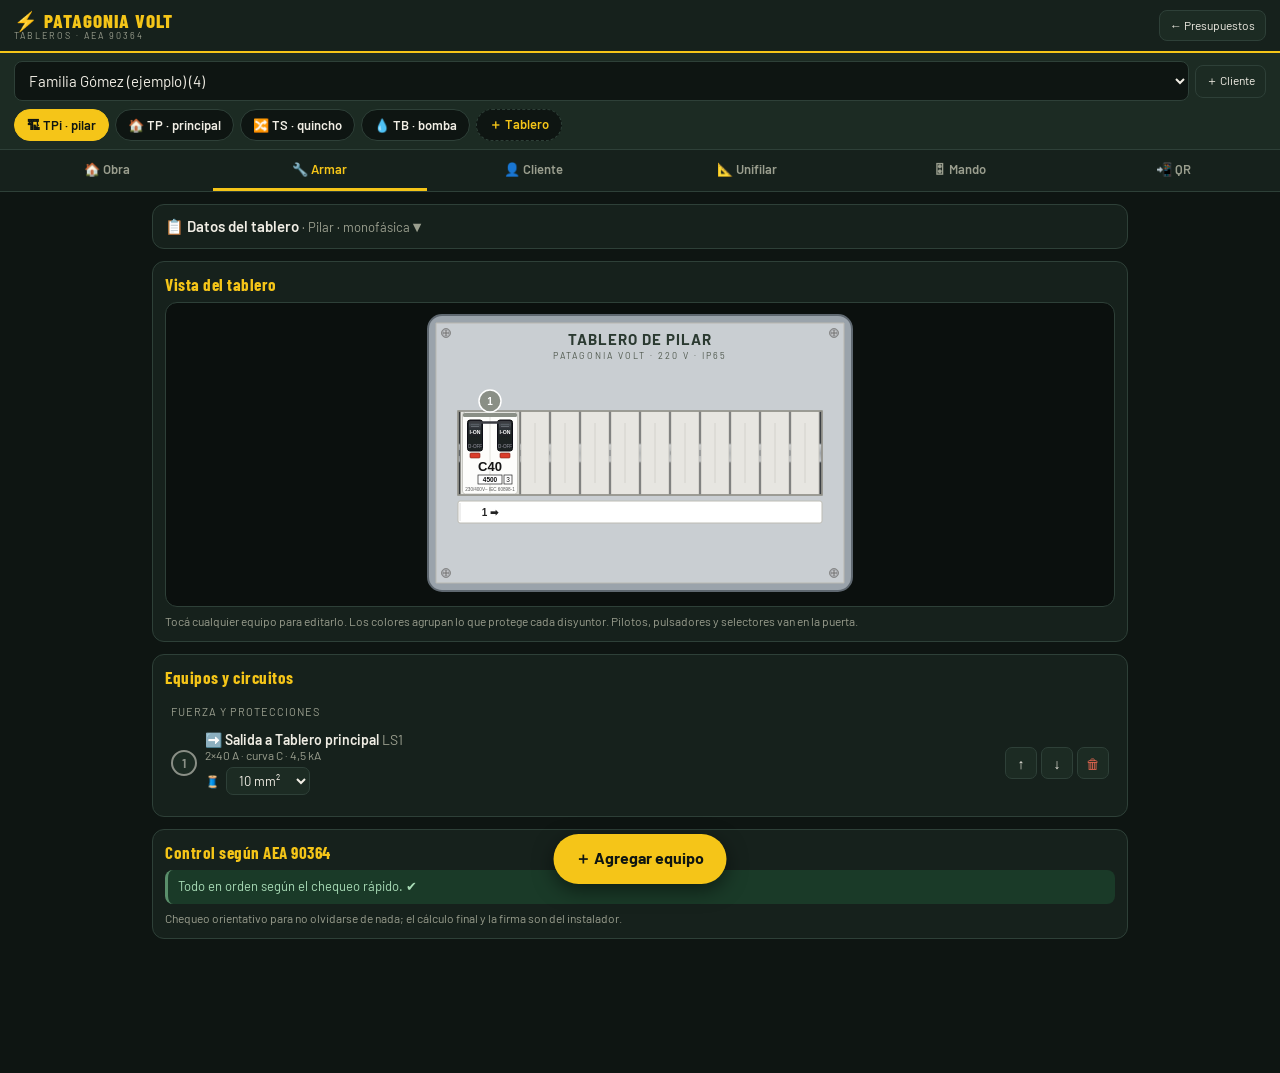
==== commit 3fb2b243: "Tableros v8: protecciones realistas y fichas para leerlas" ====
--- a/tableros.html
+++ b/tableros.html
@@ -7,7 +7,7 @@
 <title>Tableros · Patagonia Volt</title>
 <link rel="manifest" href="manifest.json">
 <link rel="preconnect" href="https://fonts.googleapis.com">
-<link href="https://fonts.googleapis.com/css2?family=Barlow+Condensed:wght@400;600;700;800&family=Barlow:wght@400;500;600;700&display=swap" rel="stylesheet">
+<link href="https://fonts.googleapis.com/css2?family=Barlow+Condensed:wght@400;600;700;800&family=Barlow:wght@400;500;600&display=swap" rel="stylesheet">
 <style>
 :root{
   --bg:#0e1512;--surface:#16211c;--s2:#1c2b23;--border:#2e4038;--accent:#f5c518;--on-accent:#0e1512;
@@ -276,8 +276,9 @@
   <section id="t-qr" class="hide">
     <div class="card">
       <h3>QR para pegar en el tablero</h3>
-      <p style="font-size:14px;line-height:1.4;margin-bottom:10px">El cliente escanea el QR y ve <b>este tablero</b> y además puede pasar a los otros tableros de su casa. Si después cambiás algo y tocás <b>Actualizar</b>, el mismo QR muestra la versión nueva.</p>
-      <button class="btn-p btn-full" id="qrBtn" onclick="makeQR()">📲 Generar / actualizar QR</button>
+      <p style="font-size:14px;line-height:1.4;margin-bottom:10px">El cliente escanea el QR y ve <b>este tablero</b> y además puede pasar a los otros tableros de su casa. El QR se puede generar e imprimir <b>sin internet</b>: el código es siempre el mismo y los datos se suben solos cuando haya señal. Si después cambiás algo, el mismo QR muestra lo nuevo.</p>
+      <div id="syncState"></div>
+      <button class="btn-p btn-full" id="qrBtn" onclick="makeQR()">📲 Generar etiqueta QR</button>
       <div id="qrOut" style="margin-top:12px"></div>
     </div>
   </section>
@@ -307,6 +308,28 @@
 
 <script>/* qrcode-generator 1.4.4 — (c) Kazuhiko Arase — MIT License */
 var qrcode=function(){var t=function(t,r){var e=t,n=g[r],o=null,i=0,a=null,u=[],f={},c=function(t,r){o=function(t){for(var r=new Array(t),e=0;e<t;e+=1){r[e]=new Array(t);for(var n=0;n<t;n+=1)r[e][n]=null}return r}(i=4*e+17),l(0,0),l(i-7,0),l(0,i-7),s(),h(),d(t,r),e>=7&&v(t),null==a&&(a=p(e,n,u)),w(a,r)},l=function(t,r){for(var e=-1;e<=7;e+=1)if(!(t+e<=-1||i<=t+e))for(var n=-1;n<=7;n+=1)r+n<=-1||i<=r+n||(o[t+e][r+n]=0<=e&&e<=6&&(0==n||6==n)||0<=n&&n<=6&&(0==e||6==e)||2<=e&&e<=4&&2<=n&&n<=4)},h=function(){for(var t=8;t<i-8;t+=1)null==o[t][6]&&(o[t][6]=t%2==0);for(var r=8;r<i-8;r+=1)null==o[6][r]&&(o[6][r]=r%2==0)},s=function(){for(var t=B.getPatternPosition(e),r=0;r<t.length;r+=1)for(var n=0;n<t.length;n+=1){var i=t[r],a=t[n];if(null==o[i][a])for(var u=-2;u<=2;u+=1)for(var f=-2;f<=2;f+=1)o[i+u][a+f]=-2==u||2==u||-2==f||2==f||0==u&&0==f}},v=function(t){for(var r=B.getBCHTypeNumber(e),n=0;n<18;n+=1){var a=!t&&1==(r>>n&1);o[Math.floor(n/3)][n%3+i-8-3]=a}for(n=0;n<18;n+=1){a=!t&&1==(r>>n&1);o[n%3+i-8-3][Math.floor(n/3)]=a}},d=function(t,r){for(var e=n<<3|r,a=B.getBCHTypeInfo(e),u=0;u<15;u+=1){var f=!t&&1==(a>>u&1);u<6?o[u][8]=f:u<8?o[u+1][8]=f:o[i-15+u][8]=f}for(u=0;u<15;u+=1){f=!t&&1==(a>>u&1);u<8?o[8][i-u-1]=f:u<9?o[8][15-u-1+1]=f:o[8][15-u-1]=f}o[i-8][8]=!t},w=function(t,r){for(var e=-1,n=i-1,a=7,u=0,f=B.getMaskFunction(r),c=i-1;c>0;c-=2)for(6==c&&(c-=1);;){for(var g=0;g<2;g+=1)if(null==o[n][c-g]){var l=!1;u<t.length&&(l=1==(t[u]>>>a&1)),f(n,c-g)&&(l=!l),o[n][c-g]=l,-1==(a-=1)&&(u+=1,a=7)}if((n+=e)<0||i<=n){n-=e,e=-e;break}}},p=function(t,r,e){for(var n=A.getRSBlocks(t,r),o=b(),i=0;i<e.length;i+=1){var a=e[i];o.put(a.getMode(),4),o.put(a.getLength(),B.getLengthInBits(a.getMode(),t)),a.write(o)}var u=0;for(i=0;i<n.length;i+=1)u+=n[i].dataCount;if(o.getLengthInBits()>8*u)throw"code length overflow. ("+o.getLengthInBits()+">"+8*u+")";for(o.getLengthInBits()+4<=8*u&&o.put(0,4);o.getLengthInBits()%8!=0;)o.putBit(!1);for(;!(o.getLengthInBits()>=8*u||(o.put(236,8),o.getLengthInBits()>=8*u));)o.put(17,8);return function(t,r){for(var e=0,n=0,o=0,i=new Array(r.length),a=new Array(r.length),u=0;u<r.length;u+=1){var f=r[u].dataCount,c=r[u].totalCount-f;n=Math.max(n,f),o=Math.max(o,c),i[u]=new Array(f);for(var g=0;g<i[u].length;g+=1)i[u][g]=255&t.getBuffer()[g+e];e+=f;var l=B.getErrorCorrectPolynomial(c),h=k(i[u],l.getLength()-1).mod(l);for(a[u]=new Array(l.getLength()-1),g=0;g<a[u].length;g+=1){var s=g+h.getLength()-a[u].length;a[u][g]=s>=0?h.getAt(s):0}}var v=0;for(g=0;g<r.length;g+=1)v+=r[g].totalCount;var d=new Array(v),w=0;for(g=0;g<n;g+=1)for(u=0;u<r.length;u+=1)g<i[u].length&&(d[w]=i[u][g],w+=1);for(g=0;g<o;g+=1)for(u=0;u<r.length;u+=1)g<a[u].length&&(d[w]=a[u][g],w+=1);return d}(o,n)};f.addData=function(t,r){var e=null;switch(r=r||"Byte"){case"Numeric":e=M(t);break;case"Alphanumeric":e=x(t);break;case"Byte":e=m(t);break;case"Kanji":e=L(t);break;default:throw"mode:"+r}u.push(e),a=null},f.isDark=function(t,r){if(t<0||i<=t||r<0||i<=r)throw t+","+r;return o[t][r]},f.getModuleCount=function(){return i},f.make=function(){if(e<1){for(var t=1;t<40;t++){for(var r=A.getRSBlocks(t,n),o=b(),i=0;i<u.length;i++){var a=u[i];o.put(a.getMode(),4),o.put(a.getLength(),B.getLengthInBits(a.getMode(),t)),a.write(o)}var g=0;for(i=0;i<r.length;i++)g+=r[i].dataCount;if(o.getLengthInBits()<=8*g)break}e=t}c(!1,function(){for(var t=0,r=0,e=0;e<8;e+=1){c(!0,e);var n=B.getLostPoint(f);(0==e||t>n)&&(t=n,r=e)}return r}())},f.createTableTag=function(t,r){t=t||2;var e="";e+='<table style="',e+=" border-width: 0px; border-style: none;",e+=" border-collapse: collapse;",e+=" padding: 0px; margin: "+(r=void 0===r?4*t:r)+"px;",e+='">',e+="<tbody>";for(var n=0;n<f.getModuleCount();n+=1){e+="<tr>";for(var o=0;o<f.getModuleCount();o+=1)e+='<td style="',e+=" border-width: 0px; border-style: none;",e+=" border-collapse: collapse;",e+=" padding: 0px; margin: 0px;",e+=" width: "+t+"px;",e+=" height: "+t+"px;",e+=" background-color: ",e+=f.isDark(n,o)?"#000000":"#ffffff",e+=";",e+='"/>';e+="</tr>"}return e+="</tbody>",e+="</table>"},f.createSvgTag=function(t,r,e,n){var o={};"object"==typeof arguments[0]&&(t=(o=arguments[0]).cellSize,r=o.margin,e=o.alt,n=o.title),t=t||2,r=void 0===r?4*t:r,(e="string"==typeof e?{text:e}:e||{}).text=e.text||null,e.id=e.text?e.id||"qrcode-description":null,(n="string"==typeof n?{text:n}:n||{}).text=n.text||null,n.id=n.text?n.id||"qrcode-title":null;var i,a,u,c,g=f.getModuleCount()*t+2*r,l="";for(c="l"+t+",0 0,"+t+" -"+t+",0 0,-"+t+"z ",l+='<svg version="1.1" xmlns="http://www.w3.org/2000/svg"',l+=o.scalable?"":' width="'+g+'px" height="'+g+'px"',l+=' viewBox="0 0 '+g+" "+g+'" ',l+=' preserveAspectRatio="xMinYMin meet"',l+=n.text||e.text?' role="img" aria-labelledby="'+y([n.id,e.id].join(" ").trim())+'"':"",l+=">",l+=n.text?'<title id="'+y(n.id)+'">'+y(n.text)+"</title>":"",l+=e.text?'<description id="'+y(e.id)+'">'+y(e.text)+"</description>":"",l+='<rect width="100%" height="100%" fill="white" cx="0" cy="0"/>',l+='<path d="',a=0;a<f.getModuleCount();a+=1)for(u=a*t+r,i=0;i<f.getModuleCount();i+=1)f.isDark(a,i)&&(l+="M"+(i*t+r)+","+u+c);return l+='" stroke="transparent" fill="black"/>',l+="</svg>"},f.createDataURL=function(t,r){t=t||2,r=void 0===r?4*t:r;var e=f.getModuleCount()*t+2*r,n=r,o=e-r;return I(e,e,function(r,e){if(n<=r&&r<o&&n<=e&&e<o){var i=Math.floor((r-n)/t),a=Math.floor((e-n)/t);return f.isDark(a,i)?0:1}return 1})},f.createImgTag=function(t,r,e){t=t||2,r=void 0===r?4*t:r;var n=f.getModuleCount()*t+2*r,o="";return o+="<img",o+=' src="',o+=f.createDataURL(t,r),o+='"',o+=' width="',o+=n,o+='"',o+=' height="',o+=n,o+='"',e&&(o+=' alt="',o+=y(e),o+='"'),o+="/>"};var y=function(t){for(var r="",e=0;e<t.length;e+=1){var n=t.charAt(e);switch(n){case"<":r+="&lt;";break;case">":r+="&gt;";break;case"&":r+="&amp;";break;case'"':r+="&quot;";break;default:r+=n}}return r};return f.createASCII=function(t,r){if((t=t||1)<2)return function(t){t=void 0===t?2:t;var r,e,n,o,i,a=1*f.getModuleCount()+2*t,u=t,c=a-t,g={"██":"█","█ ":"▀"," █":"▄","  ":" "},l={"██":"▀","█ ":"▀"," █":" ","  ":" "},h="";for(r=0;r<a;r+=2){for(n=Math.floor((r-u)/1),o=Math.floor((r+1-u)/1),e=0;e<a;e+=1)i="█",u<=e&&e<c&&u<=r&&r<c&&f.isDark(n,Math.floor((e-u)/1))&&(i=" "),u<=e&&e<c&&u<=r+1&&r+1<c&&f.isDark(o,Math.floor((e-u)/1))?i+=" ":i+="█",h+=t<1&&r+1>=c?l[i]:g[i];h+="\n"}return a%2&&t>0?h.substring(0,h.length-a-1)+Array(a+1).join("▀"):h.substring(0,h.length-1)}(r);t-=1,r=void 0===r?2*t:r;var e,n,o,i,a=f.getModuleCount()*t+2*r,u=r,c=a-r,g=Array(t+1).join("██"),l=Array(t+1).join("  "),h="",s="";for(e=0;e<a;e+=1){for(o=Math.floor((e-u)/t),s="",n=0;n<a;n+=1)i=1,u<=n&&n<c&&u<=e&&e<c&&f.isDark(o,Math.floor((n-u)/t))&&(i=0),s+=i?g:l;for(o=0;o<t;o+=1)h+=s+"\n"}return h.substring(0,h.length-1)},f.renderTo2dContext=function(t,r){r=r||2;for(var e=f.getModuleCount(),n=0;n<e;n++)for(var o=0;o<e;o++)t.fillStyle=f.isDark(n,o)?"black":"white",t.fillRect(n*r,o*r,r,r)},f};t.stringToBytes=(t.stringToBytesFuncs={default:function(t){for(var r=[],e=0;e<t.length;e+=1){var n=t.charCodeAt(e);r.push(255&n)}return r}}).default,t.createStringToBytes=function(t,r){var e=function(){for(var e=S(t),n=function(){var t=e.read();if(-1==t)throw"eof";return t},o=0,i={};;){var a=e.read();if(-1==a)break;var u=n(),f=n()<<8|n();i[String.fromCharCode(a<<8|u)]=f,o+=1}if(o!=r)throw o+" != "+r;return i}(),n="?".charCodeAt(0);return function(t){for(var r=[],o=0;o<t.length;o+=1){var i=t.charCodeAt(o);if(i<128)r.push(i);else{var a=e[t.charAt(o)];"number"==typeof a?(255&a)==a?r.push(a):(r.push(a>>>8),r.push(255&a)):r.push(n)}}return r}};var r,e,n,o,i,a=1,u=2,f=4,c=8,g={L:1,M:0,Q:3,H:2},l=0,h=1,s=2,v=3,d=4,w=5,p=6,y=7,B=(r=[[],[6,18],[6,22],[6,26],[6,30],[6,34],[6,22,38],[6,24,42],[6,26,46],[6,28,50],[6,30,54],[6,32,58],[6,34,62],[6,26,46,66],[6,26,48,70],[6,26,50,74],[6,30,54,78],[6,30,56,82],[6,30,58,86],[6,34,62,90],[6,28,50,72,94],[6,26,50,74,98],[6,30,54,78,102],[6,28,54,80,106],[6,32,58,84,110],[6,30,58,86,114],[6,34,62,90,118],[6,26,50,74,98,122],[6,30,54,78,102,126],[6,26,52,78,104,130],[6,30,56,82,108,134],[6,34,60,86,112,138],[6,30,58,86,114,142],[6,34,62,90,118,146],[6,30,54,78,102,126,150],[6,24,50,76,102,128,154],[6,28,54,80,106,132,158],[6,32,58,84,110,136,162],[6,26,54,82,110,138,166],[6,30,58,86,114,142,170]],e=1335,n=7973,i=function(t){for(var r=0;0!=t;)r+=1,t>>>=1;return r},(o={}).getBCHTypeInfo=function(t){for(var r=t<<10;i(r)-i(e)>=0;)r^=e<<i(r)-i(e);return 21522^(t<<10|r)},o.getBCHTypeNumber=function(t){for(var r=t<<12;i(r)-i(n)>=0;)r^=n<<i(r)-i(n);return t<<12|r},o.getPatternPosition=function(t){return r[t-1]},o.getMaskFunction=function(t){switch(t){case l:return function(t,r){return(t+r)%2==0};case h:return function(t,r){return t%2==0};case s:return function(t,r){return r%3==0};case v:return function(t,r){return(t+r)%3==0};case d:return function(t,r){return(Math.floor(t/2)+Math.floor(r/3))%2==0};case w:return function(t,r){return t*r%2+t*r%3==0};case p:return function(t,r){return(t*r%2+t*r%3)%2==0};case y:return function(t,r){return(t*r%3+(t+r)%2)%2==0};default:throw"bad maskPattern:"+t}},o.getErrorCorrectPolynomial=function(t){for(var r=k([1],0),e=0;e<t;e+=1)r=r.multiply(k([1,C.gexp(e)],0));return r},o.getLengthInBits=function(t,r){if(1<=r&&r<10)switch(t){case a:return 10;case u:return 9;case f:case c:return 8;default:throw"mode:"+t}else if(r<27)switch(t){case a:return 12;case u:return 11;case f:return 16;case c:return 10;default:throw"mode:"+t}else{if(!(r<41))throw"type:"+r;switch(t){case a:return 14;case u:return 13;case f:return 16;case c:return 12;default:throw"mode:"+t}}},o.getLostPoint=function(t){for(var r=t.getModuleCount(),e=0,n=0;n<r;n+=1)for(var o=0;o<r;o+=1){for(var i=0,a=t.isDark(n,o),u=-1;u<=1;u+=1)if(!(n+u<0||r<=n+u))for(var f=-1;f<=1;f+=1)o+f<0||r<=o+f||0==u&&0==f||a==t.isDark(n+u,o+f)&&(i+=1);i>5&&(e+=3+i-5)}for(n=0;n<r-1;n+=1)for(o=0;o<r-1;o+=1){var c=0;t.isDark(n,o)&&(c+=1),t.isDark(n+1,o)&&(c+=1),t.isDark(n,o+1)&&(c+=1),t.isDark(n+1,o+1)&&(c+=1),0!=c&&4!=c||(e+=3)}for(n=0;n<r;n+=1)for(o=0;o<r-6;o+=1)t.isDark(n,o)&&!t.isDark(n,o+1)&&t.isDark(n,o+2)&&t.isDark(n,o+3)&&t.isDark(n,o+4)&&!t.isDark(n,o+5)&&t.isDark(n,o+6)&&(e+=40);for(o=0;o<r;o+=1)for(n=0;n<r-6;n+=1)t.isDark(n,o)&&!t.isDark(n+1,o)&&t.isDark(n+2,o)&&t.isDark(n+3,o)&&t.isDark(n+4,o)&&!t.isDark(n+5,o)&&t.isDark(n+6,o)&&(e+=40);var g=0;for(o=0;o<r;o+=1)for(n=0;n<r;n+=1)t.isDark(n,o)&&(g+=1);return e+=Math.abs(100*g/r/r-50)/5*10},o),C=function(){for(var t=new Array(256),r=new Array(256),e=0;e<8;e+=1)t[e]=1<<e;for(e=8;e<256;e+=1)t[e]=t[e-4]^t[e-5]^t[e-6]^t[e-8];for(e=0;e<255;e+=1)r[t[e]]=e;var n={glog:function(t){if(t<1)throw"glog("+t+")";return r[t]},gexp:function(r){for(;r<0;)r+=255;for(;r>=256;)r-=255;return t[r]}};return n}();function k(t,r){if(void 0===t.length)throw t.length+"/"+r;var e=function(){for(var e=0;e<t.length&&0==t[e];)e+=1;for(var n=new Array(t.length-e+r),o=0;o<t.length-e;o+=1)n[o]=t[o+e];return n}(),n={getAt:function(t){return e[t]},getLength:function(){return e.length},multiply:function(t){for(var r=new Array(n.getLength()+t.getLength()-1),e=0;e<n.getLength();e+=1)for(var o=0;o<t.getLength();o+=1)r[e+o]^=C.gexp(C.glog(n.getAt(e))+C.glog(t.getAt(o)));return k(r,0)},mod:function(t){if(n.getLength()-t.getLength()<0)return n;for(var r=C.glog(n.getAt(0))-C.glog(t.getAt(0)),e=new Array(n.getLength()),o=0;o<n.getLength();o+=1)e[o]=n.getAt(o);for(o=0;o<t.getLength();o+=1)e[o]^=C.gexp(C.glog(t.getAt(o))+r);return k(e,0).mod(t)}};return n}var A=function(){var t=[[1,26,19],[1,26,16],[1,26,13],[1,26,9],[1,44,34],[1,44,28],[1,44,22],[1,44,16],[1,70,55],[1,70,44],[2,35,17],[2,35,13],[1,100,80],[2,50,32],[2,50,24],[4,25,9],[1,134,108],[2,67,43],[2,33,15,2,34,16],[2,33,11,2,34,12],[2,86,68],[4,43,27],[4,43,19],[4,43,15],[2,98,78],[4,49,31],[2,32,14,4,33,15],[4,39,13,1,40,14],[2,121,97],[2,60,38,2,61,39],[4,40,18,2,41,19],[4,40,14,2,41,15],[2,146,116],[3,58,36,2,59,37],[4,36,16,4,37,17],[4,36,12,4,37,13],[2,86,68,2,87,69],[4,69,43,1,70,44],[6,43,19,2,44,20],[6,43,15,2,44,16],[4,101,81],[1,80,50,4,81,51],[4,50,22,4,51,23],[3,36,12,8,37,13],[2,116,92,2,117,93],[6,58,36,2,59,37],[4,46,20,6,47,21],[7,42,14,4,43,15],[4,133,107],[8,59,37,1,60,38],[8,44,20,4,45,21],[12,33,11,4,34,12],[3,145,115,1,146,116],[4,64,40,5,65,41],[11,36,16,5,37,17],[11,36,12,5,37,13],[5,109,87,1,110,88],[5,65,41,5,66,42],[5,54,24,7,55,25],[11,36,12,7,37,13],[5,122,98,1,123,99],[7,73,45,3,74,46],[15,43,19,2,44,20],[3,45,15,13,46,16],[1,135,107,5,136,108],[10,74,46,1,75,47],[1,50,22,15,51,23],[2,42,14,17,43,15],[5,150,120,1,151,121],[9,69,43,4,70,44],[17,50,22,1,51,23],[2,42,14,19,43,15],[3,141,113,4,142,114],[3,70,44,11,71,45],[17,47,21,4,48,22],[9,39,13,16,40,14],[3,135,107,5,136,108],[3,67,41,13,68,42],[15,54,24,5,55,25],[15,43,15,10,44,16],[4,144,116,4,145,117],[17,68,42],[17,50,22,6,51,23],[19,46,16,6,47,17],[2,139,111,7,140,112],[17,74,46],[7,54,24,16,55,25],[34,37,13],[4,151,121,5,152,122],[4,75,47,14,76,48],[11,54,24,14,55,25],[16,45,15,14,46,16],[6,147,117,4,148,118],[6,73,45,14,74,46],[11,54,24,16,55,25],[30,46,16,2,47,17],[8,132,106,4,133,107],[8,75,47,13,76,48],[7,54,24,22,55,25],[22,45,15,13,46,16],[10,142,114,2,143,115],[19,74,46,4,75,47],[28,50,22,6,51,23],[33,46,16,4,47,17],[8,152,122,4,153,123],[22,73,45,3,74,46],[8,53,23,26,54,24],[12,45,15,28,46,16],[3,147,117,10,148,118],[3,73,45,23,74,46],[4,54,24,31,55,25],[11,45,15,31,46,16],[7,146,116,7,147,117],[21,73,45,7,74,46],[1,53,23,37,54,24],[19,45,15,26,46,16],[5,145,115,10,146,116],[19,75,47,10,76,48],[15,54,24,25,55,25],[23,45,15,25,46,16],[13,145,115,3,146,116],[2,74,46,29,75,47],[42,54,24,1,55,25],[23,45,15,28,46,16],[17,145,115],[10,74,46,23,75,47],[10,54,24,35,55,25],[19,45,15,35,46,16],[17,145,115,1,146,116],[14,74,46,21,75,47],[29,54,24,19,55,25],[11,45,15,46,46,16],[13,145,115,6,146,116],[14,74,46,23,75,47],[44,54,24,7,55,25],[59,46,16,1,47,17],[12,151,121,7,152,122],[12,75,47,26,76,48],[39,54,24,14,55,25],[22,45,15,41,46,16],[6,151,121,14,152,122],[6,75,47,34,76,48],[46,54,24,10,55,25],[2,45,15,64,46,16],[17,152,122,4,153,123],[29,74,46,14,75,47],[49,54,24,10,55,25],[24,45,15,46,46,16],[4,152,122,18,153,123],[13,74,46,32,75,47],[48,54,24,14,55,25],[42,45,15,32,46,16],[20,147,117,4,148,118],[40,75,47,7,76,48],[43,54,24,22,55,25],[10,45,15,67,46,16],[19,148,118,6,149,119],[18,75,47,31,76,48],[34,54,24,34,55,25],[20,45,15,61,46,16]],r=function(t,r){var e={};return e.totalCount=t,e.dataCount=r,e},e={};return e.getRSBlocks=function(e,n){var o=function(r,e){switch(e){case g.L:return t[4*(r-1)+0];case g.M:return t[4*(r-1)+1];case g.Q:return t[4*(r-1)+2];case g.H:return t[4*(r-1)+3];default:return}}(e,n);if(void 0===o)throw"bad rs block @ typeNumber:"+e+"/errorCorrectionLevel:"+n;for(var i=o.length/3,a=[],u=0;u<i;u+=1)for(var f=o[3*u+0],c=o[3*u+1],l=o[3*u+2],h=0;h<f;h+=1)a.push(r(c,l));return a},e}(),b=function(){var t=[],r=0,e={getBuffer:function(){return t},getAt:function(r){var e=Math.floor(r/8);return 1==(t[e]>>>7-r%8&1)},put:function(t,r){for(var n=0;n<r;n+=1)e.putBit(1==(t>>>r-n-1&1))},getLengthInBits:function(){return r},putBit:function(e){var n=Math.floor(r/8);t.length<=n&&t.push(0),e&&(t[n]|=128>>>r%8),r+=1}};return e},M=function(t){var r=a,e=t,n={getMode:function(){return r},getLength:function(t){return e.length},write:function(t){for(var r=e,n=0;n+2<r.length;)t.put(o(r.substring(n,n+3)),10),n+=3;n<r.length&&(r.length-n==1?t.put(o(r.substring(n,n+1)),4):r.length-n==2&&t.put(o(r.substring(n,n+2)),7))}},o=function(t){for(var r=0,e=0;e<t.length;e+=1)r=10*r+i(t.charAt(e));return r},i=function(t){if("0"<=t&&t<="9")return t.charCodeAt(0)-"0".charCodeAt(0);throw"illegal char :"+t};return n},x=function(t){var r=u,e=t,n={getMode:function(){return r},getLength:function(t){return e.length},write:function(t){for(var r=e,n=0;n+1<r.length;)t.put(45*o(r.charAt(n))+o(r.charAt(n+1)),11),n+=2;n<r.length&&t.put(o(r.charAt(n)),6)}},o=function(t){if("0"<=t&&t<="9")return t.charCodeAt(0)-"0".charCodeAt(0);if("A"<=t&&t<="Z")return t.charCodeAt(0)-"A".charCodeAt(0)+10;switch(t){case" ":return 36;case"$":return 37;case"%":return 38;case"*":return 39;case"+":return 40;case"-":return 41;case".":return 42;case"/":return 43;case":":return 44;default:throw"illegal char :"+t}};return n},m=function(r){var e=f,n=t.stringToBytes(r),o={getMode:function(){return e},getLength:function(t){return n.length},write:function(t){for(var r=0;r<n.length;r+=1)t.put(n[r],8)}};return o},L=function(r){var e=c,n=t.stringToBytesFuncs.SJIS;if(!n)throw"sjis not supported.";!function(){var t=n("友");if(2!=t.length||38726!=(t[0]<<8|t[1]))throw"sjis not supported."}();var o=n(r),i={getMode:function(){return e},getLength:function(t){return~~(o.length/2)},write:function(t){for(var r=o,e=0;e+1<r.length;){var n=(255&r[e])<<8|255&r[e+1];if(33088<=n&&n<=40956)n-=33088;else{if(!(57408<=n&&n<=60351))throw"illegal char at "+(e+1)+"/"+n;n-=49472}n=192*(n>>>8&255)+(255&n),t.put(n,13),e+=2}if(e<r.length)throw"illegal char at "+(e+1)}};return i},D=function(){var t=[],r={writeByte:function(r){t.push(255&r)},writeShort:function(t){r.writeByte(t),r.writeByte(t>>>8)},writeBytes:function(t,e,n){e=e||0,n=n||t.length;for(var o=0;o<n;o+=1)r.writeByte(t[o+e])},writeString:function(t){for(var e=0;e<t.length;e+=1)r.writeByte(t.charCodeAt(e))},toByteArray:function(){return t},toString:function(){var r="";r+="[";for(var e=0;e<t.length;e+=1)e>0&&(r+=","),r+=t[e];return r+="]"}};return r},S=function(t){var r=t,e=0,n=0,o=0,i={read:function(){for(;o<8;){if(e>=r.length){if(0==o)return-1;throw"unexpected end of file./"+o}var t=r.charAt(e);if(e+=1,"="==t)return o=0,-1;t.match(/^\s$/)||(n=n<<6|a(t.charCodeAt(0)),o+=6)}var i=n>>>o-8&255;return o-=8,i}},a=function(t){if(65<=t&&t<=90)return t-65;if(97<=t&&t<=122)return t-97+26;if(48<=t&&t<=57)return t-48+52;if(43==t)return 62;if(47==t)return 63;throw"c:"+t};return i},I=function(t,r,e){for(var n=function(t,r){var e=t,n=r,o=new Array(t*r),i={setPixel:function(t,r,n){o[r*e+t]=n},write:function(t){t.writeString("GIF87a"),t.writeShort(e),t.writeShort(n),t.writeByte(128),t.writeByte(0),t.writeByte(0),t.writeByte(0),t.writeByte(0),t.writeByte(0),t.writeByte(255),t.writeByte(255),t.writeByte(255),t.writeString(","),t.writeShort(0),t.writeShort(0),t.writeShort(e),t.writeShort(n),t.writeByte(0);var r=a(2);t.writeByte(2);for(var o=0;r.length-o>255;)t.writeByte(255),t.writeBytes(r,o,255),o+=255;t.writeByte(r.length-o),t.writeBytes(r,o,r.length-o),t.writeByte(0),t.writeString(";")}},a=function(t){for(var r=1<<t,e=1+(1<<t),n=t+1,i=u(),a=0;a<r;a+=1)i.add(String.fromCharCode(a));i.add(String.fromCharCode(r)),i.add(String.fromCharCode(e));var f,c,g,l=D(),h=(f=l,c=0,g=0,{write:function(t,r){if(t>>>r!=0)throw"length over";for(;c+r>=8;)f.writeByte(255&(t<<c|g)),r-=8-c,t>>>=8-c,g=0,c=0;g|=t<<c,c+=r},flush:function(){c>0&&f.writeByte(g)}});h.write(r,n);var s=0,v=String.fromCharCode(o[s]);for(s+=1;s<o.length;){var d=String.fromCharCode(o[s]);s+=1,i.contains(v+d)?v+=d:(h.write(i.indexOf(v),n),i.size()<4095&&(i.size()==1<<n&&(n+=1),i.add(v+d)),v=d)}return h.write(i.indexOf(v),n),h.write(e,n),h.flush(),l.toByteArray()},u=function(){var t={},r=0,e={add:function(n){if(e.contains(n))throw"dup key:"+n;t[n]=r,r+=1},size:function(){return r},indexOf:function(r){return t[r]},contains:function(r){return void 0!==t[r]}};return e};return i}(t,r),o=0;o<r;o+=1)for(var i=0;i<t;i+=1)n.setPixel(i,o,e(i,o));var a=D();n.write(a);for(var u=function(){var t=0,r=0,e=0,n="",o={},i=function(t){n+=String.fromCharCode(a(63&t))},a=function(t){if(t<0);else{if(t<26)return 65+t;if(t<52)return t-26+97;if(t<62)return t-52+48;if(62==t)return 43;if(63==t)return 47}throw"n:"+t};return o.writeByte=function(n){for(t=t<<8|255&n,r+=8,e+=1;r>=6;)i(t>>>r-6),r-=6},o.flush=function(){if(r>0&&(i(t<<6-r),t=0,r=0),e%3!=0)for(var o=3-e%3,a=0;a<o;a+=1)n+="="},o.toString=function(){return n},o}(),f=a.toByteArray(),c=0;c<f.length;c+=1)u.writeByte(f[c]);return u.flush(),"data:image/gif;base64,"+u};return t}();qrcode.stringToBytesFuncs["UTF-8"]=function(t){return function(t){for(var r=[],e=0;e<t.length;e++){var n=t.charCodeAt(e);n<128?r.push(n):n<2048?r.push(192|n>>6,128|63&n):n<55296||n>=57344?r.push(224|n>>12,128|n>>6&63,128|63&n):(e++,n=65536+((1023&n)<<10|1023&t.charCodeAt(e)),r.push(240|n>>18,128|n>>12&63,128|n>>6&63,128|63&n))}return r}(t)},function(t){"function"==typeof define&&define.amd?define([],t):"object"==typeof exports&&(module.exports=t())}(function(){return qrcode});</script>
+<script>
+/*!
+ * html2canvas 1.4.1 <https://html2canvas.hertzen.com>
+ * Copyright (c) 2022 Niklas von Hertzen <https://hertzen.com>
+ * Released under MIT License
+ */
+!function(A,e){"object"==typeof exports&&"undefined"!=typeof module?module.exports=e():"function"==typeof define&&define.amd?define(e):(A="undefined"!=typeof globalThis?globalThis:A||self).html2canvas=e()}(this,function(){"use strict";
+/*! *****************************************************************************
+    Copyright (c) Microsoft Corporation.
+
+    Permission to use, copy, modify, and/or distribute this software for any
+    purpose with or without fee is hereby granted.
+
+    THE SOFTWARE IS PROVIDED "AS IS" AND THE AUTHOR DISCLAIMS ALL WARRANTIES WITH
+    REGARD TO THIS SOFTWARE INCLUDING ALL IMPLIED WARRANTIES OF MERCHANTABILITY
+    AND FITNESS. IN NO EVENT SHALL THE AUTHOR BE LIABLE FOR ANY SPECIAL, DIRECT,
+    INDIRECT, OR CONSEQUENTIAL DAMAGES OR ANY DAMAGES WHATSOEVER RESULTING FROM
+    LOSS OF USE, DATA OR PROFITS, WHETHER IN AN ACTION OF CONTRACT, NEGLIGENCE OR
+    OTHER TORTIOUS ACTION, ARISING OUT OF OR IN CONNECTION WITH THE USE OR
+    PERFORMANCE OF THIS SOFTWARE.
+    ***************************************************************************** */var r=function(A,e){return(r=Object.setPrototypeOf||{__proto__:[]}instanceof Array&&function(A,e){A.__proto__=e}||function(A,e){for(var t in e)Object.prototype.hasOwnProperty.call(e,t)&&(A[t]=e[t])})(A,e)};function A(A,e){if("function"!=typeof e&&null!==e)throw new TypeError("Class extends value "+String(e)+" is not a constructor or null");function t(){this.constructor=A}r(A,e),A.prototype=null===e?Object.create(e):(t.prototype=e.prototype,new t)}var h=function(){return(h=Object.assign||function(A){for(var e,t=1,r=arguments.length;t<r;t++)for(var B in e=arguments[t])Object.prototype.hasOwnProperty.call(e,B)&&(A[B]=e[B]);return A}).apply(this,arguments)};function a(A,s,o,i){return new(o=o||Promise)(function(t,e){function r(A){try{n(i.next(A))}catch(A){e(A)}}function B(A){try{n(i.throw(A))}catch(A){e(A)}}function n(A){var e;A.done?t(A.value):((e=A.value)instanceof o?e:new o(function(A){A(e)})).then(r,B)}n((i=i.apply(A,s||[])).next())})}function H(t,r){var B,n,s,o={label:0,sent:function(){if(1&s[0])throw s[1];return s[1]},trys:[],ops:[]},A={next:e(0),throw:e(1),return:e(2)};return"function"==typeof Symbol&&(A[Symbol.iterator]=function(){return this}),A;function e(e){return function(A){return function(e){if(B)throw new TypeError("Generator is already executing.");for(;o;)try{if(B=1,n&&(s=2&e[0]?n.return:e[0]?n.throw||((s=n.return)&&s.call(n),0):n.next)&&!(s=s.call(n,e[1])).done)return s;switch(n=0,(e=s?[2&e[0],s.value]:e)[0]){case 0:case 1:s=e;break;case 4:return o.label++,{value:e[1],done:!1};case 5:o.label++,n=e[1],e=[0];continue;case 7:e=o.ops.pop(),o.trys.pop();continue;default:if(!(s=0<(s=o.trys).length&&s[s.length-1])&&(6===e[0]||2===e[0])){o=0;continue}if(3===e[0]&&(!s||e[1]>s[0]&&e[1]<s[3])){o.label=e[1];break}if(6===e[0]&&o.label<s[1]){o.label=s[1],s=e;break}if(s&&o.label<s[2]){o.label=s[2],o.ops.push(e);break}s[2]&&o.ops.pop(),o.trys.pop();continue}e=r.call(t,o)}catch(A){e=[6,A],n=0}finally{B=s=0}if(5&e[0])throw e[1];return{value:e[0]?e[1]:void 0,done:!0}}([e,A])}}}function t(A,e,t){if(t||2===arguments.length)for(var r,B=0,n=e.length;B<n;B++)!r&&B in e||((r=r||Array.prototype.slice.call(e,0,B))[B]=e[B]);return A.concat(r||e)}var d=(B.prototype.add=function(A,e,t,r){return new B(this.left+A,this.top+e,this.width+t,this.height+r)},B.fromClientRect=function(A,e){return new B(e.left+A.windowBounds.left,e.top+A.windowBounds.top,e.width,e.height)},B.fromDOMRectList=function(A,e){e=Array.from(e).find(function(A){return 0!==A.width});return e?new B(e.left+A.windowBounds.left,e.top+A.windowBounds.top,e.width,e.height):B.EMPTY},B.EMPTY=new B(0,0,0,0),B);function B(A,e,t,r){this.left=A,this.top=e,this.width=t,this.height=r}for(var f=function(A,e){return d.fromClientRect(A,e.getBoundingClientRect())},Q=function(A){for(var e=[],t=0,r=A.length;t<r;){var B,n=A.charCodeAt(t++);55296<=n&&n<=56319&&t<r?56320==(64512&(B=A.charCodeAt(t++)))?e.push(((1023&n)<<10)+(1023&B)+65536):(e.push(n),t--):e.push(n)}return e},g=function(){for(var A=[],e=0;e<arguments.length;e++)A[e]=arguments[e];if(String.fromCodePoint)return String.fromCodePoint.apply(String,A);var t=A.length;if(!t)return"";for(var r=[],B=-1,n="";++B<t;){var s=A[B];s<=65535?r.push(s):(s-=65536,r.push(55296+(s>>10),s%1024+56320)),(B+1===t||16384<r.length)&&(n+=String.fromCharCode.apply(String,r),r.length=0)}return n},e="ABCDEFGHIJKLMNOPQRSTUVWXYZabcdefghijklmnopqrstuvwxyz0123456789+/",n="undefined"==typeof Uint8Array?[]:new Uint8Array(256),s=0;s<e.length;s++)n[e.charCodeAt(s)]=s;for(var o="ABCDEFGHIJKLMNOPQRSTUVWXYZabcdefghijklmnopqrstuvwxyz0123456789+/",c="undefined"==typeof Uint8Array?[]:new Uint8Array(256),i=0;i<o.length;i++)c[o.charCodeAt(i)]=i;function w(A,e,t){return A.slice?A.slice(e,t):new Uint16Array(Array.prototype.slice.call(A,e,t))}var U=(l.prototype.get=function(A){var e;if(0<=A){if(A<55296||56319<A&&A<=65535)return e=this.index[A>>5],this.data[e=(e<<2)+(31&A)];if(A<=65535)return e=this.index[2048+(A-55296>>5)],this.data[e=(e<<2)+(31&A)];if(A<this.highStart)return e=this.index[e=2080+(A>>11)],e=this.index[e+=A>>5&63],this.data[e=(e<<2)+(31&A)];if(A<=1114111)return this.data[this.highValueIndex]}return this.errorValue},l);function l(A,e,t,r,B,n){this.initialValue=A,this.errorValue=e,this.highStart=t,this.highValueIndex=r,this.index=B,this.data=n}for(var C="ABCDEFGHIJKLMNOPQRSTUVWXYZabcdefghijklmnopqrstuvwxyz0123456789+/",u="undefined"==typeof Uint8Array?[]:new Uint8Array(256),F=0;F<C.length;F++)u[C.charCodeAt(F)]=F;function p(A,e,t,r){var B=r[t];if(Array.isArray(A)?-1!==A.indexOf(B):A===B)for(var n=t;n<=r.length;){if((o=r[++n])===e)return 1;if(o!==D)break}if(B===D)for(n=t;0<n;){var s=r[--n];if(Array.isArray(A)?-1!==A.indexOf(s):A===s)for(var o,i=t;i<=r.length;){if((o=r[++i])===e)return 1;if(o!==D)break}if(s!==D)break}}function E(A,e){for(var t=A;0<=t;){var r=e[t];if(r!==D)return r;t--}return 0}function I(t,A){var e=(B=function(A,r){void 0===r&&(r="strict");var B=[],n=[],s=[];return A.forEach(function(A,e){var t=rA.get(A);if(50<t?(s.push(!0),t-=50):s.push(!1),-1!==["normal","auto","loose"].indexOf(r)&&-1!==[8208,8211,12316,12448].indexOf(A))return n.push(e),B.push(16);if(4!==t&&11!==t)return n.push(e),31===t?B.push("strict"===r?O:q):t===AA||29===t?B.push(J):43===t?131072<=A&&A<=196605||196608<=A&&A<=262141?B.push(q):B.push(J):void B.push(t);if(0===e)return n.push(e),B.push(J);t=B[e-1];return-1===iA.indexOf(t)?(n.push(n[e-1]),B.push(t)):(n.push(e),B.push(J))}),[n,B,s]}(t,(A=A||{lineBreak:"normal",wordBreak:"normal"}).lineBreak))[0],r=B[1],B=B[2];return[e,r="break-all"===A.wordBreak||"break-word"===A.wordBreak?r.map(function(A){return-1!==[R,J,AA].indexOf(A)?q:A}):r,"keep-all"===A.wordBreak?B.map(function(A,e){return A&&19968<=t[e]&&t[e]<=40959}):void 0]}var y,K,m,L,b,D=10,v=13,x=15,M=17,S=18,T=19,G=20,O=21,V=22,k=24,R=25,N=26,P=27,X=28,J=30,Y=32,W=33,Z=34,_=35,q=37,j=38,z=39,$=40,AA=42,eA=[9001,65288],tA="×",rA=(m=function(A){var e,t,r,B,n=.75*A.length,s=A.length,o=0;"="===A[A.length-1]&&(n--,"="===A[A.length-2]&&n--);for(var n=new("undefined"!=typeof ArrayBuffer&&"undefined"!=typeof Uint8Array&&void 0!==Uint8Array.prototype.slice?ArrayBuffer:Array)(n),i=Array.isArray(n)?n:new Uint8Array(n),Q=0;Q<s;Q+=4)e=c[A.charCodeAt(Q)],t=c[A.charCodeAt(Q+1)],r=c[A.charCodeAt(Q+2)],B=c[A.charCodeAt(Q+3)],i[o++]=e<<2|t>>4,i[o++]=(15&t)<<4|r>>2,i[o++]=(3&r)<<6|63&B;return n}(y="[base64]/[base64]/[base64]/8DvwO/A78DvwO/A78DvwO/A78DvwO/A78DvwO/A78DvwO/A78DvwO/A78DvwO/A78DvwO/[base64]/CzAAMACHC4sLkwubC58Lpwt1AK4Ltgt1APsDMAAwADAAMAAwADAAMAAwAL4LwwvLC9IL1wvdCzAAMADlC+kL8Qv5C/[base64]/[base64]/[base64]//[base64]"),L=Array.isArray(m)?function(A){for(var e=A.length,t=[],r=0;r<e;r+=4)t.push(A[r+3]<<24|A[r+2]<<16|A[r+1]<<8|A[r]);return t}(m):new Uint32Array(m),b=Array.isArray(m)?function(A){for(var e=A.length,t=[],r=0;r<e;r+=2)t.push(A[r+1]<<8|A[r]);return t}(m):new Uint16Array(m),y=w(b,12,L[4]/2),K=2===L[5]?w(b,(24+L[4])/2):(m=L,b=Math.ceil((24+L[4])/4),m.slice?m.slice(b,K):new Uint32Array(Array.prototype.slice.call(m,b,K))),new U(L[0],L[1],L[2],L[3],y,K)),BA=[J,36],nA=[1,2,3,5],sA=[D,8],oA=[P,N],iA=nA.concat(sA),QA=[j,z,$,Z,_],cA=[x,v],aA=(gA.prototype.slice=function(){return g.apply(void 0,this.codePoints.slice(this.start,this.end))},gA);function gA(A,e,t,r){this.codePoints=A,this.required="!"===e,this.start=t,this.end=r}function wA(A,e){var t=Q(A),r=(e=I(t,e))[0],B=e[1],n=e[2],s=t.length,o=0,i=0;return{next:function(){if(s<=i)return{done:!0,value:null};for(var A=tA;i<s&&(A=function(A,e,t,r,B){if(0===t[r])return tA;var n=r-1;if(Array.isArray(B)&&!0===B[n])return tA;var s=n-1,o=1+n,i=e[n],r=0<=s?e[s]:0,B=e[o];if(2===i&&3===B)return tA;if(-1!==nA.indexOf(i))return"!";if(-1!==nA.indexOf(B))return tA;if(-1!==sA.indexOf(B))return tA;if(8===E(n,e))return"÷";if(11===rA.get(A[n]))return tA;if((i===Y||i===W)&&11===rA.get(A[o]))return tA;if(7===i||7===B)return tA;if(9===i)return tA;if(-1===[D,v,x].indexOf(i)&&9===B)return tA;if(-1!==[M,S,T,k,X].indexOf(B))return tA;if(E(n,e)===V)return tA;if(p(23,V,n,e))return tA;if(p([M,S],O,n,e))return tA;if(p(12,12,n,e))return tA;if(i===D)return"÷";if(23===i||23===B)return tA;if(16===B||16===i)return"÷";if(-1!==[v,x,O].indexOf(B)||14===i)return tA;if(36===r&&-1!==cA.indexOf(i))return tA;if(i===X&&36===B)return tA;if(B===G)return tA;if(-1!==BA.indexOf(B)&&i===R||-1!==BA.indexOf(i)&&B===R)return tA;if(i===P&&-1!==[q,Y,W].indexOf(B)||-1!==[q,Y,W].indexOf(i)&&B===N)return tA;if(-1!==BA.indexOf(i)&&-1!==oA.indexOf(B)||-1!==oA.indexOf(i)&&-1!==BA.indexOf(B))return tA;if(-1!==[P,N].indexOf(i)&&(B===R||-1!==[V,x].indexOf(B)&&e[1+o]===R)||-1!==[V,x].indexOf(i)&&B===R||i===R&&-1!==[R,X,k].indexOf(B))return tA;if(-1!==[R,X,k,M,S].indexOf(B))for(var Q=n;0<=Q;){if((c=e[Q])===R)return tA;if(-1===[X,k].indexOf(c))break;Q--}if(-1!==[P,N].indexOf(B))for(var c,Q=-1!==[M,S].indexOf(i)?s:n;0<=Q;){if((c=e[Q])===R)return tA;if(-1===[X,k].indexOf(c))break;Q--}if(j===i&&-1!==[j,z,Z,_].indexOf(B)||-1!==[z,Z].indexOf(i)&&-1!==[z,$].indexOf(B)||-1!==[$,_].indexOf(i)&&B===$)return tA;if(-1!==QA.indexOf(i)&&-1!==[G,N].indexOf(B)||-1!==QA.indexOf(B)&&i===P)return tA;if(-1!==BA.indexOf(i)&&-1!==BA.indexOf(B))return tA;if(i===k&&-1!==BA.indexOf(B))return tA;if(-1!==BA.concat(R).indexOf(i)&&B===V&&-1===eA.indexOf(A[o])||-1!==BA.concat(R).indexOf(B)&&i===S)return tA;if(41===i&&41===B){for(var a=t[n],g=1;0<a&&41===e[--a];)g++;if(g%2!=0)return tA}return i===Y&&B===W?tA:"÷"}(t,B,r,++i,n))===tA;);if(A===tA&&i!==s)return{done:!0,value:null};var e=new aA(t,A,o,i);return o=i,{value:e,done:!1}}}}function UA(A){return 48<=A&&A<=57}function lA(A){return UA(A)||65<=A&&A<=70||97<=A&&A<=102}function CA(A){return 10===A||9===A||32===A}function uA(A){return 97<=(t=e=A)&&t<=122||65<=(e=e)&&e<=90||128<=A||95===A;var e,t}function FA(A){return uA(A)||UA(A)||45===A}function hA(A,e){return 92===A&&10!==e}function dA(A,e,t){return 45===A?uA(e)||hA(e,t):!!uA(A)||92===A&&10!==e}function fA(A,e,t){return 43===A||45===A?!!UA(e)||46===e&&UA(t):UA(46===A?e:A)}var HA={type:2},pA={type:3},EA={type:4},IA={type:13},yA={type:8},KA={type:21},mA={type:9},LA={type:10},bA={type:11},DA={type:12},vA={type:14},xA={type:23},MA={type:1},SA={type:25},TA={type:24},GA={type:26},OA={type:27},VA={type:28},kA={type:29},RA={type:31},NA={type:32},PA=(XA.prototype.write=function(A){this._value=this._value.concat(Q(A))},XA.prototype.read=function(){for(var A=[],e=this.consumeToken();e!==NA;)A.push(e),e=this.consumeToken();return A},XA.prototype.consumeToken=function(){var A=this.consumeCodePoint();switch(A){case 34:return this.consumeStringToken(34);case 35:var e=this.peekCodePoint(0),t=this.peekCodePoint(1),r=this.peekCodePoint(2);if(FA(e)||hA(t,r)){var B=dA(e,t,r)?2:1;return{type:5,value:this.consumeName(),flags:B}}break;case 36:if(61===this.peekCodePoint(0))return this.consumeCodePoint(),IA;break;case 39:return this.consumeStringToken(39);case 40:return HA;case 41:return pA;case 42:if(61===this.peekCodePoint(0))return this.consumeCodePoint(),vA;break;case 43:if(fA(A,this.peekCodePoint(0),this.peekCodePoint(1)))return this.reconsumeCodePoint(A),this.consumeNumericToken();break;case 44:return EA;case 45:var r=A,B=this.peekCodePoint(0),n=this.peekCodePoint(1);if(fA(r,B,n))return this.reconsumeCodePoint(A),this.consumeNumericToken();if(dA(r,B,n))return this.reconsumeCodePoint(A),this.consumeIdentLikeToken();if(45===B&&62===n)return this.consumeCodePoint(),this.consumeCodePoint(),TA;break;case 46:if(fA(A,this.peekCodePoint(0),this.peekCodePoint(1)))return this.reconsumeCodePoint(A),this.consumeNumericToken();break;case 47:if(42===this.peekCodePoint(0))for(this.consumeCodePoint();;){var s=this.consumeCodePoint();if(42===s&&47===(s=this.consumeCodePoint()))return this.consumeToken();if(-1===s)return this.consumeToken()}break;case 58:return GA;case 59:return OA;case 60:if(33===this.peekCodePoint(0)&&45===this.peekCodePoint(1)&&45===this.peekCodePoint(2))return this.consumeCodePoint(),this.consumeCodePoint(),SA;break;case 64:var n=this.peekCodePoint(0),o=this.peekCodePoint(1),i=this.peekCodePoint(2);if(dA(n,o,i))return{type:7,value:this.consumeName()};break;case 91:return VA;case 92:if(hA(A,this.peekCodePoint(0)))return this.reconsumeCodePoint(A),this.consumeIdentLikeToken();break;case 93:return kA;case 61:if(61===this.peekCodePoint(0))return this.consumeCodePoint(),yA;break;case 123:return bA;case 125:return DA;case 117:case 85:o=this.peekCodePoint(0),i=this.peekCodePoint(1);return 43!==o||!lA(i)&&63!==i||(this.consumeCodePoint(),this.consumeUnicodeRangeToken()),this.reconsumeCodePoint(A),this.consumeIdentLikeToken();case 124:if(61===this.peekCodePoint(0))return this.consumeCodePoint(),mA;if(124===this.peekCodePoint(0))return this.consumeCodePoint(),KA;break;case 126:if(61===this.peekCodePoint(0))return this.consumeCodePoint(),LA;break;case-1:return NA}return CA(A)?(this.consumeWhiteSpace(),RA):UA(A)?(this.reconsumeCodePoint(A),this.consumeNumericToken()):uA(A)?(this.reconsumeCodePoint(A),this.consumeIdentLikeToken()):{type:6,value:g(A)}},XA.prototype.consumeCodePoint=function(){var A=this._value.shift();return void 0===A?-1:A},XA.prototype.reconsumeCodePoint=function(A){this._value.unshift(A)},XA.prototype.peekCodePoint=function(A){return A>=this._value.length?-1:this._value[A]},XA.prototype.consumeUnicodeRangeToken=function(){for(var A=[],e=this.consumeCodePoint();lA(e)&&A.length<6;)A.push(e),e=this.consumeCodePoint();for(var t=!1;63===e&&A.length<6;)A.push(e),e=this.consumeCodePoint(),t=!0;if(t)return{type:30,start:parseInt(g.apply(void 0,A.map(function(A){return 63===A?48:A})),16),end:parseInt(g.apply(void 0,A.map(function(A){return 63===A?70:A})),16)};var r=parseInt(g.apply(void 0,A),16);if(45===this.peekCodePoint(0)&&lA(this.peekCodePoint(1))){this.consumeCodePoint();for(var e=this.consumeCodePoint(),B=[];lA(e)&&B.length<6;)B.push(e),e=this.consumeCodePoint();return{type:30,start:r,end:parseInt(g.apply(void 0,B),16)}}return{type:30,start:r,end:r}},XA.prototype.consumeIdentLikeToken=function(){var A=this.consumeName();return"url"===A.toLowerCase()&&40===this.peekCodePoint(0)?(this.consumeCodePoint(),this.consumeUrlToken()):40===this.peekCodePoint(0)?(this.consumeCodePoint(),{type:19,value:A}):{type:20,value:A}},XA.prototype.consumeUrlToken=function(){var A=[];if(this.consumeWhiteSpace(),-1===this.peekCodePoint(0))return{type:22,value:""};var e,t=this.peekCodePoint(0);if(39===t||34===t){t=this.consumeStringToken(this.consumeCodePoint());return 0===t.type&&(this.consumeWhiteSpace(),-1===this.peekCodePoint(0)||41===this.peekCodePoint(0))?(this.consumeCodePoint(),{type:22,value:t.value}):(this.consumeBadUrlRemnants(),xA)}for(;;){var r=this.consumeCodePoint();if(-1===r||41===r)return{type:22,value:g.apply(void 0,A)};if(CA(r))return this.consumeWhiteSpace(),-1===this.peekCodePoint(0)||41===this.peekCodePoint(0)?(this.consumeCodePoint(),{type:22,value:g.apply(void 0,A)}):(this.consumeBadUrlRemnants(),xA);if(34===r||39===r||40===r||(0<=(e=r)&&e<=8||11===e||14<=e&&e<=31||127===e))return this.consumeBadUrlRemnants(),xA;if(92===r){if(!hA(r,this.peekCodePoint(0)))return this.consumeBadUrlRemnants(),xA;A.push(this.consumeEscapedCodePoint())}else A.push(r)}},XA.prototype.consumeWhiteSpace=function(){for(;CA(this.peekCodePoint(0));)this.consumeCodePoint()},XA.prototype.consumeBadUrlRemnants=function(){for(;;){var A=this.consumeCodePoint();if(41===A||-1===A)return;hA(A,this.peekCodePoint(0))&&this.consumeEscapedCodePoint()}},XA.prototype.consumeStringSlice=function(A){for(var e="";0<A;){var t=Math.min(5e4,A);e+=g.apply(void 0,this._value.splice(0,t)),A-=t}return this._value.shift(),e},XA.prototype.consumeStringToken=function(A){for(var e="",t=0;;){var r,B=this._value[t];if(-1===B||void 0===B||B===A)return{type:0,value:e+=this.consumeStringSlice(t)};if(10===B)return this._value.splice(0,t),MA;92!==B||-1!==(r=this._value[t+1])&&void 0!==r&&(10===r?(e+=this.consumeStringSlice(t),t=-1,this._value.shift()):hA(B,r)&&(e+=this.consumeStringSlice(t),e+=g(this.consumeEscapedCodePoint()),t=-1)),t++}},XA.prototype.consumeNumber=function(){var A=[],e=4;for(43!==(t=this.peekCodePoint(0))&&45!==t||A.push(this.consumeCodePoint());UA(this.peekCodePoint(0));)A.push(this.consumeCodePoint());var t=this.peekCodePoint(0),r=this.peekCodePoint(1);if(46===t&&UA(r))for(A.push(this.consumeCodePoint(),this.consumeCodePoint()),e=8;UA(this.peekCodePoint(0));)A.push(this.consumeCodePoint());t=this.peekCodePoint(0);var r=this.peekCodePoint(1),B=this.peekCodePoint(2);if((69===t||101===t)&&((43===r||45===r)&&UA(B)||UA(r)))for(A.push(this.consumeCodePoint(),this.consumeCodePoint()),e=8;UA(this.peekCodePoint(0));)A.push(this.consumeCodePoint());return[function(A){var e=0,t=1;43!==A[e]&&45!==A[e]||(45===A[e]&&(t=-1),e++);for(var r=[];UA(A[e]);)r.push(A[e++]);var B=r.length?parseInt(g.apply(void 0,r),10):0;46===A[e]&&e++;for(var n=[];UA(A[e]);)n.push(A[e++]);var s=n.length,o=s?parseInt(g.apply(void 0,n),10):0;69!==A[e]&&101!==A[e]||e++;var i=1;43!==A[e]&&45!==A[e]||(45===A[e]&&(i=-1),e++);for(var Q=[];UA(A[e]);)Q.push(A[e++]);var c=Q.length?parseInt(g.apply(void 0,Q),10):0;return t*(B+o*Math.pow(10,-s))*Math.pow(10,i*c)}(A),e]},XA.prototype.consumeNumericToken=function(){var A=this.consumeNumber(),e=A[0],t=A[1],r=this.peekCodePoint(0),B=this.peekCodePoint(1),A=this.peekCodePoint(2);return dA(r,B,A)?{type:15,number:e,flags:t,unit:this.consumeName()}:37===r?(this.consumeCodePoint(),{type:16,number:e,flags:t}):{type:17,number:e,flags:t}},XA.prototype.consumeEscapedCodePoint=function(){var A,e=this.consumeCodePoint();if(lA(e)){for(var t=g(e);lA(this.peekCodePoint(0))&&t.length<6;)t+=g(this.consumeCodePoint());CA(this.peekCodePoint(0))&&this.consumeCodePoint();var r=parseInt(t,16);return 0===r||55296<=(A=r)&&A<=57343||1114111<r?65533:r}return-1===e?65533:e},XA.prototype.consumeName=function(){for(var A="";;){var e=this.consumeCodePoint();if(FA(e))A+=g(e);else{if(!hA(e,this.peekCodePoint(0)))return this.reconsumeCodePoint(e),A;A+=g(this.consumeEscapedCodePoint())}}},XA);function XA(){this._value=[]}var JA=(YA.create=function(A){var e=new PA;return e.write(A),new YA(e.read())},YA.parseValue=function(A){return YA.create(A).parseComponentValue()},YA.parseValues=function(A){return YA.create(A).parseComponentValues()},YA.prototype.parseComponentValue=function(){for(var A=this.consumeToken();31===A.type;)A=this.consumeToken();if(32===A.type)throw new SyntaxError("Error parsing CSS component value, unexpected EOF");this.reconsumeToken(A);for(var e=this.consumeComponentValue();31===(A=this.consumeToken()).type;);if(32===A.type)return e;throw new SyntaxError("Error parsing CSS component value, multiple values found when expecting only one")},YA.prototype.parseComponentValues=function(){for(var A=[];;){var e=this.consumeComponentValue();if(32===e.type)return A;A.push(e),A.push()}},YA.prototype.consumeComponentValue=function(){var A=this.consumeToken();switch(A.type){case 11:case 28:case 2:return this.consumeSimpleBlock(A.type);case 19:return this.consumeFunction(A)}return A},YA.prototype.consumeSimpleBlock=function(A){for(var e={type:A,values:[]},t=this.consumeToken();;){if(32===t.type||ce(t,A))return e;this.reconsumeToken(t),e.values.push(this.consumeComponentValue()),t=this.consumeToken()}},YA.prototype.consumeFunction=function(A){for(var e={name:A.value,values:[],type:18};;){var t=this.consumeToken();if(32===t.type||3===t.type)return e;this.reconsumeToken(t),e.values.push(this.consumeComponentValue())}},YA.prototype.consumeToken=function(){var A=this._tokens.shift();return void 0===A?NA:A},YA.prototype.reconsumeToken=function(A){this._tokens.unshift(A)},YA);function YA(A){this._tokens=A}function WA(A){return 15===A.type}function ZA(A){return 17===A.type}function _A(A){return 20===A.type}function qA(A){return 0===A.type}function jA(A,e){return _A(A)&&A.value===e}function zA(A){return 31!==A.type}function $A(A){return 31!==A.type&&4!==A.type}function Ae(A){var e=[],t=[];return A.forEach(function(A){if(4===A.type){if(0===t.length)throw new Error("Error parsing function args, zero tokens for arg");return e.push(t),void(t=[])}31!==A.type&&t.push(A)}),t.length&&e.push(t),e}function ee(A){return 17===A.type||15===A.type}function te(A){return 16===A.type||ee(A)}function re(A){return 1<A.length?[A[0],A[1]]:[A[0]]}function Be(A,e,t){var r=A[0],A=A[1];return[Ue(r,e),Ue(void 0!==A?A:r,t)]}function ne(A){return 15===A.type&&("deg"===A.unit||"grad"===A.unit||"rad"===A.unit||"turn"===A.unit)}function se(A){switch(A.filter(_A).map(function(A){return A.value}).join(" ")){case"to bottom right":case"to right bottom":case"left top":case"top left":return[ae,ae];case"to top":case"bottom":return Ce(0);case"to bottom left":case"to left bottom":case"right top":case"top right":return[ae,we];case"to right":case"left":return Ce(90);case"to top left":case"to left top":case"right bottom":case"bottom right":return[we,we];case"to bottom":case"top":return Ce(180);case"to top right":case"to right top":case"left bottom":case"bottom left":return[we,ae];case"to left":case"right":return Ce(270)}return 0}function oe(A){return 0==(255&A)}function ie(A){var e=255&A,t=255&A>>8,r=255&A>>16,A=255&A>>24;return e<255?"rgba("+A+","+r+","+t+","+e/255+")":"rgb("+A+","+r+","+t+")"}function Qe(A,e){if(17===A.type)return A.number;if(16!==A.type)return 0;var t=3===e?1:255;return 3===e?A.number/100*t:Math.round(A.number/100*t)}var ce=function(A,e){return 11===e&&12===A.type||(28===e&&29===A.type||2===e&&3===A.type)},ae={type:17,number:0,flags:4},ge={type:16,number:50,flags:4},we={type:16,number:100,flags:4},Ue=function(A,e){if(16===A.type)return A.number/100*e;if(WA(A))switch(A.unit){case"rem":case"em":return 16*A.number;default:return A.number}return A.number},le=function(A,e){if(15===e.type)switch(e.unit){case"deg":return Math.PI*e.number/180;case"grad":return Math.PI/200*e.number;case"rad":return e.number;case"turn":return 2*Math.PI*e.number}throw new Error("Unsupported angle type")},Ce=function(A){return Math.PI*A/180},ue=function(A,e){if(18===e.type){var t=me[e.name];if(void 0===t)throw new Error('Attempting to parse an unsupported color function "'+e.name+'"');return t(A,e.values)}if(5===e.type){if(3===e.value.length){var r=e.value.substring(0,1),B=e.value.substring(1,2),n=e.value.substring(2,3);return Fe(parseInt(r+r,16),parseInt(B+B,16),parseInt(n+n,16),1)}if(4===e.value.length){var r=e.value.substring(0,1),B=e.value.substring(1,2),n=e.value.substring(2,3),s=e.value.substring(3,4);return Fe(parseInt(r+r,16),parseInt(B+B,16),parseInt(n+n,16),parseInt(s+s,16)/255)}if(6===e.value.length){r=e.value.substring(0,2),B=e.value.substring(2,4),n=e.value.substring(4,6);return Fe(parseInt(r,16),parseInt(B,16),parseInt(n,16),1)}if(8===e.value.length){r=e.value.substring(0,2),B=e.value.substring(2,4),n=e.value.substring(4,6),s=e.value.substring(6,8);return Fe(parseInt(r,16),parseInt(B,16),parseInt(n,16),parseInt(s,16)/255)}}if(20===e.type){e=Le[e.value.toUpperCase()];if(void 0!==e)return e}return Le.TRANSPARENT},Fe=function(A,e,t,r){return(A<<24|e<<16|t<<8|Math.round(255*r)<<0)>>>0},he=function(A,e){e=e.filter($A);if(3===e.length){var t=e.map(Qe),r=t[0],B=t[1],t=t[2];return Fe(r,B,t,1)}if(4!==e.length)return 0;e=e.map(Qe),r=e[0],B=e[1],t=e[2],e=e[3];return Fe(r,B,t,e)};function de(A,e,t){return t<0&&(t+=1),1<=t&&--t,t<1/6?(e-A)*t*6+A:t<.5?e:t<2/3?6*(e-A)*(2/3-t)+A:A}function fe(A,e){return ue(A,JA.create(e).parseComponentValue())}function He(A,e){return A=ue(A,e[0]),(e=e[1])&&te(e)?{color:A,stop:e}:{color:A,stop:null}}function pe(A,t){var e=A[0],r=A[A.length-1];null===e.stop&&(e.stop=ae),null===r.stop&&(r.stop=we);for(var B=[],n=0,s=0;s<A.length;s++){var o=A[s].stop;null!==o?(n<(o=Ue(o,t))?B.push(o):B.push(n),n=o):B.push(null)}for(var i=null,s=0;s<B.length;s++){var Q=B[s];if(null===Q)null===i&&(i=s);else if(null!==i){for(var c=s-i,a=(Q-B[i-1])/(1+c),g=1;g<=c;g++)B[i+g-1]=a*g;i=null}}return A.map(function(A,e){return{color:A.color,stop:Math.max(Math.min(1,B[e]/t),0)}})}function Ee(A,e,t){var r="number"==typeof A?A:(s=e/2,r=(n=t)/2,s=Ue((B=A)[0],e)-s,n=r-Ue(B[1],n),(Math.atan2(n,s)+2*Math.PI)%(2*Math.PI)),B=Math.abs(e*Math.sin(r))+Math.abs(t*Math.cos(r)),n=e/2,s=t/2,e=B/2,t=Math.sin(r-Math.PI/2)*e,e=Math.cos(r-Math.PI/2)*e;return[B,n-e,n+e,s-t,s+t]}function Ie(A,e){return Math.sqrt(A*A+e*e)}function ye(A,e,B,n,s){return[[0,0],[0,e],[A,0],[A,e]].reduce(function(A,e){var t=e[0],r=e[1],r=Ie(B-t,n-r);return(s?r<A.optimumDistance:r>A.optimumDistance)?{optimumCorner:e,optimumDistance:r}:A},{optimumDistance:s?1/0:-1/0,optimumCorner:null}).optimumCorner}var Ke=function(A,e){var t=e.filter($A),r=t[0],B=t[1],n=t[2],e=t[3],t=(17===r.type?Ce(r.number):le(A,r))/(2*Math.PI),A=te(B)?B.number/100:0,r=te(n)?n.number/100:0,B=void 0!==e&&te(e)?Ue(e,1):1;if(0==A)return Fe(255*r,255*r,255*r,1);n=r<=.5?r*(1+A):r+A-r*A,e=2*r-n,A=de(e,n,t+1/3),r=de(e,n,t),t=de(e,n,t-1/3);return Fe(255*A,255*r,255*t,B)},me={hsl:Ke,hsla:Ke,rgb:he,rgba:he},Le={ALICEBLUE:4042850303,ANTIQUEWHITE:4209760255,AQUA:16777215,AQUAMARINE:2147472639,AZURE:4043309055,BEIGE:4126530815,BISQUE:4293182719,BLACK:255,BLANCHEDALMOND:4293643775,BLUE:65535,BLUEVIOLET:2318131967,BROWN:2771004159,BURLYWOOD:3736635391,CADETBLUE:1604231423,CHARTREUSE:2147418367,CHOCOLATE:3530104575,CORAL:4286533887,CORNFLOWERBLUE:1687547391,CORNSILK:4294499583,CRIMSON:3692313855,CYAN:16777215,DARKBLUE:35839,DARKCYAN:9145343,DARKGOLDENROD:3095837695,DARKGRAY:2846468607,DARKGREEN:6553855,DARKGREY:2846468607,DARKKHAKI:3182914559,DARKMAGENTA:2332068863,DARKOLIVEGREEN:1433087999,DARKORANGE:4287365375,DARKORCHID:2570243327,DARKRED:2332033279,DARKSALMON:3918953215,DARKSEAGREEN:2411499519,DARKSLATEBLUE:1211993087,DARKSLATEGRAY:793726975,DARKSLATEGREY:793726975,DARKTURQUOISE:13554175,DARKVIOLET:2483082239,DEEPPINK:4279538687,DEEPSKYBLUE:12582911,DIMGRAY:1768516095,DIMGREY:1768516095,DODGERBLUE:512819199,FIREBRICK:2988581631,FLORALWHITE:4294635775,FORESTGREEN:579543807,FUCHSIA:4278255615,GAINSBORO:3705462015,GHOSTWHITE:4177068031,GOLD:4292280575,GOLDENROD:3668254975,GRAY:2155905279,GREEN:8388863,GREENYELLOW:2919182335,GREY:2155905279,HONEYDEW:4043305215,HOTPINK:4285117695,INDIANRED:3445382399,INDIGO:1258324735,IVORY:4294963455,KHAKI:4041641215,LAVENDER:3873897215,LAVENDERBLUSH:4293981695,LAWNGREEN:2096890111,LEMONCHIFFON:4294626815,LIGHTBLUE:2916673279,LIGHTCORAL:4034953471,LIGHTCYAN:3774873599,LIGHTGOLDENRODYELLOW:4210742015,LIGHTGRAY:3553874943,LIGHTGREEN:2431553791,LIGHTGREY:3553874943,LIGHTPINK:4290167295,LIGHTSALMON:4288707327,LIGHTSEAGREEN:548580095,LIGHTSKYBLUE:2278488831,LIGHTSLATEGRAY:2005441023,LIGHTSLATEGREY:2005441023,LIGHTSTEELBLUE:2965692159,LIGHTYELLOW:4294959359,LIME:16711935,LIMEGREEN:852308735,LINEN:4210091775,MAGENTA:4278255615,MAROON:2147483903,MEDIUMAQUAMARINE:1724754687,MEDIUMBLUE:52735,MEDIUMORCHID:3126187007,MEDIUMPURPLE:2473647103,MEDIUMSEAGREEN:1018393087,MEDIUMSLATEBLUE:2070474495,MEDIUMSPRINGGREEN:16423679,MEDIUMTURQUOISE:1221709055,MEDIUMVIOLETRED:3340076543,MIDNIGHTBLUE:421097727,MINTCREAM:4127193855,MISTYROSE:4293190143,MOCCASIN:4293178879,NAVAJOWHITE:4292783615,NAVY:33023,OLDLACE:4260751103,OLIVE:2155872511,OLIVEDRAB:1804477439,ORANGE:4289003775,ORANGERED:4282712319,ORCHID:3664828159,PALEGOLDENROD:4008225535,PALEGREEN:2566625535,PALETURQUOISE:2951671551,PALEVIOLETRED:3681588223,PAPAYAWHIP:4293907967,PEACHPUFF:4292524543,PERU:3448061951,PINK:4290825215,PLUM:3718307327,POWDERBLUE:2967529215,PURPLE:2147516671,REBECCAPURPLE:1714657791,RED:4278190335,ROSYBROWN:3163525119,ROYALBLUE:1097458175,SADDLEBROWN:2336560127,SALMON:4202722047,SANDYBROWN:4104413439,SEAGREEN:780883967,SEASHELL:4294307583,SIENNA:2689740287,SILVER:3233857791,SKYBLUE:2278484991,SLATEBLUE:1784335871,SLATEGRAY:1887473919,SLATEGREY:1887473919,SNOW:4294638335,SPRINGGREEN:16744447,STEELBLUE:1182971135,TAN:3535047935,TEAL:8421631,THISTLE:3636451583,TOMATO:4284696575,TRANSPARENT:0,TURQUOISE:1088475391,VIOLET:4001558271,WHEAT:4125012991,WHITE:4294967295,WHITESMOKE:4126537215,YELLOW:4294902015,YELLOWGREEN:2597139199},be={name:"background-clip",initialValue:"border-box",prefix:!1,type:1,parse:function(A,e){return e.map(function(A){if(_A(A))switch(A.value){case"padding-box":return 1;case"content-box":return 2}return 0})}},De={name:"background-color",initialValue:"transparent",prefix:!1,type:3,format:"color"},Ke=function(t,A){var r=Ce(180),B=[];return Ae(A).forEach(function(A,e){if(0===e){e=A[0];if(20===e.type&&-1!==["top","left","right","bottom"].indexOf(e.value))return void(r=se(A));if(ne(e))return void(r=(le(t,e)+Ce(270))%Ce(360))}A=He(t,A);B.push(A)}),{angle:r,stops:B,type:1}},ve="closest-side",xe="farthest-side",Me="closest-corner",Se="farthest-corner",Te="ellipse",Ge="contain",he=function(r,A){var B=0,n=3,s=[],o=[];return Ae(A).forEach(function(A,e){var t=!0;0===e?t=A.reduce(function(A,e){if(_A(e))switch(e.value){case"center":return o.push(ge),!1;case"top":case"left":return o.push(ae),!1;case"right":case"bottom":return o.push(we),!1}else if(te(e)||ee(e))return o.push(e),!1;return A},t):1===e&&(t=A.reduce(function(A,e){if(_A(e))switch(e.value){case"circle":return B=0,!1;case Te:return!(B=1);case Ge:case ve:return n=0,!1;case xe:return!(n=1);case Me:return!(n=2);case"cover":case Se:return!(n=3)}else if(ee(e)||te(e))return(n=!Array.isArray(n)?[]:n).push(e),!1;return A},t)),t&&(A=He(r,A),s.push(A))}),{size:n,shape:B,stops:s,position:o,type:2}},Oe=function(A,e){if(22===e.type){var t={url:e.value,type:0};return A.cache.addImage(e.value),t}if(18!==e.type)throw new Error("Unsupported image type "+e.type);t=ke[e.name];if(void 0===t)throw new Error('Attempting to parse an unsupported image function "'+e.name+'"');return t(A,e.values)};var Ve,ke={"linear-gradient":function(t,A){var r=Ce(180),B=[];return Ae(A).forEach(function(A,e){if(0===e){e=A[0];if(20===e.type&&"to"===e.value)return void(r=se(A));if(ne(e))return void(r=le(t,e))}A=He(t,A);B.push(A)}),{angle:r,stops:B,type:1}},"-moz-linear-gradient":Ke,"-ms-linear-gradient":Ke,"-o-linear-gradient":Ke,"-webkit-linear-gradient":Ke,"radial-gradient":function(B,A){var n=0,s=3,o=[],i=[];return Ae(A).forEach(function(A,e){var t,r=!0;0===e&&(t=!1,r=A.reduce(function(A,e){if(t)if(_A(e))switch(e.value){case"center":return i.push(ge),A;case"top":case"left":return i.push(ae),A;case"right":case"bottom":return i.push(we),A}else(te(e)||ee(e))&&i.push(e);else if(_A(e))switch(e.value){case"circle":return n=0,!1;case Te:return!(n=1);case"at":return!(t=!0);case ve:return s=0,!1;case"cover":case xe:return!(s=1);case Ge:case Me:return!(s=2);case Se:return!(s=3)}else if(ee(e)||te(e))return(s=!Array.isArray(s)?[]:s).push(e),!1;return A},r)),r&&(A=He(B,A),o.push(A))}),{size:s,shape:n,stops:o,position:i,type:2}},"-moz-radial-gradient":he,"-ms-radial-gradient":he,"-o-radial-gradient":he,"-webkit-radial-gradient":he,"-webkit-gradient":function(r,A){var e=Ce(180),B=[],n=1;return Ae(A).forEach(function(A,e){var t,A=A[0];if(0===e){if(_A(A)&&"linear"===A.value)return void(n=1);if(_A(A)&&"radial"===A.value)return void(n=2)}18===A.type&&("from"===A.name?(t=ue(r,A.values[0]),B.push({stop:ae,color:t})):"to"===A.name?(t=ue(r,A.values[0]),B.push({stop:we,color:t})):"color-stop"!==A.name||2===(A=A.values.filter($A)).length&&(t=ue(r,A[1]),A=A[0],ZA(A)&&B.push({stop:{type:16,number:100*A.number,flags:A.flags},color:t})))}),1===n?{angle:(e+Ce(180))%Ce(360),stops:B,type:n}:{size:3,shape:0,stops:B,position:[],type:n}}},Re={name:"background-image",initialValue:"none",type:1,prefix:!1,parse:function(e,A){if(0===A.length)return[];var t=A[0];return 20===t.type&&"none"===t.value?[]:A.filter(function(A){return $A(A)&&!(20===(A=A).type&&"none"===A.value||18===A.type&&!ke[A.name])}).map(function(A){return Oe(e,A)})}},Ne={name:"background-origin",initialValue:"border-box",prefix:!1,type:1,parse:function(A,e){return e.map(function(A){if(_A(A))switch(A.value){case"padding-box":return 1;case"content-box":return 2}return 0})}},Pe={name:"background-position",initialValue:"0% 0%",type:1,prefix:!1,parse:function(A,e){return Ae(e).map(function(A){return A.filter(te)}).map(re)}},Xe={name:"background-repeat",initialValue:"repeat",prefix:!1,type:1,parse:function(A,e){return Ae(e).map(function(A){return A.filter(_A).map(function(A){return A.value}).join(" ")}).map(Je)}},Je=function(A){switch(A){case"no-repeat":return 1;case"repeat-x":case"repeat no-repeat":return 2;case"repeat-y":case"no-repeat repeat":return 3;default:return 0}};(he=Ve=Ve||{}).AUTO="auto",he.CONTAIN="contain";function Ye(A,e){return _A(A)&&"normal"===A.value?1.2*e:17===A.type?e*A.number:te(A)?Ue(A,e):e}var We,Ze,_e={name:"background-size",initialValue:"0",prefix:!(he.COVER="cover"),type:1,parse:function(A,e){return Ae(e).map(function(A){return A.filter(qe)})}},qe=function(A){return _A(A)||te(A)},he=function(A){return{name:"border-"+A+"-color",initialValue:"transparent",prefix:!1,type:3,format:"color"}},je=he("top"),ze=he("right"),$e=he("bottom"),At=he("left"),he=function(A){return{name:"border-radius-"+A,initialValue:"0 0",prefix:!1,type:1,parse:function(A,e){return re(e.filter(te))}}},et=he("top-left"),tt=he("top-right"),rt=he("bottom-right"),Bt=he("bottom-left"),he=function(A){return{name:"border-"+A+"-style",initialValue:"solid",prefix:!1,type:2,parse:function(A,e){switch(e){case"none":return 0;case"dashed":return 2;case"dotted":return 3;case"double":return 4}return 1}}},nt=he("top"),st=he("right"),ot=he("bottom"),it=he("left"),he=function(A){return{name:"border-"+A+"-width",initialValue:"0",type:0,prefix:!1,parse:function(A,e){return WA(e)?e.number:0}}},Qt=he("top"),ct=he("right"),at=he("bottom"),gt=he("left"),wt={name:"color",initialValue:"transparent",prefix:!1,type:3,format:"color"},Ut={name:"direction",initialValue:"ltr",prefix:!1,type:2,parse:function(A,e){return"rtl"!==e?0:1}},lt={name:"display",initialValue:"inline-block",prefix:!1,type:1,parse:function(A,e){return e.filter(_A).reduce(function(A,e){return A|Ct(e.value)},0)}},Ct=function(A){switch(A){case"block":case"-webkit-box":return 2;case"inline":return 4;case"run-in":return 8;case"flow":return 16;case"flow-root":return 32;case"table":return 64;case"flex":case"-webkit-flex":return 128;case"grid":case"-ms-grid":return 256;case"ruby":return 512;case"subgrid":return 1024;case"list-item":return 2048;case"table-row-group":return 4096;case"table-header-group":return 8192;case"table-footer-group":return 16384;case"table-row":return 32768;case"table-cell":return 65536;case"table-column-group":return 131072;case"table-column":return 262144;case"table-caption":return 524288;case"ruby-base":return 1048576;case"ruby-text":return 2097152;case"ruby-base-container":return 4194304;case"ruby-text-container":return 8388608;case"contents":return 16777216;case"inline-block":return 33554432;case"inline-list-item":return 67108864;case"inline-table":return 134217728;case"inline-flex":return 268435456;case"inline-grid":return 536870912}return 0},ut={name:"float",initialValue:"none",prefix:!1,type:2,parse:function(A,e){switch(e){case"left":return 1;case"right":return 2;case"inline-start":return 3;case"inline-end":return 4}return 0}},Ft={name:"letter-spacing",initialValue:"0",prefix:!1,type:0,parse:function(A,e){return!(20===e.type&&"normal"===e.value||17!==e.type&&15!==e.type)?e.number:0}},ht={name:"line-break",initialValue:(he=We=We||{}).NORMAL="normal",prefix:!(he.STRICT="strict"),type:2,parse:function(A,e){return"strict"!==e?We.NORMAL:We.STRICT}},dt={name:"line-height",initialValue:"normal",prefix:!1,type:4},ft={name:"list-style-image",initialValue:"none",type:0,prefix:!1,parse:function(A,e){return 20===e.type&&"none"===e.value?null:Oe(A,e)}},Ht={name:"list-style-position",initialValue:"outside",prefix:!1,type:2,parse:function(A,e){return"inside"!==e?1:0}},pt={name:"list-style-type",initialValue:"none",prefix:!1,type:2,parse:function(A,e){switch(e){case"disc":return 0;case"circle":return 1;case"square":return 2;case"decimal":return 3;case"cjk-decimal":return 4;case"decimal-leading-zero":return 5;case"lower-roman":return 6;case"upper-roman":return 7;case"lower-greek":return 8;case"lower-alpha":return 9;case"upper-alpha":return 10;case"arabic-indic":return 11;case"armenian":return 12;case"bengali":return 13;case"cambodian":return 14;case"cjk-earthly-branch":return 15;case"cjk-heavenly-stem":return 16;case"cjk-ideographic":return 17;case"devanagari":return 18;case"ethiopic-numeric":return 19;case"georgian":return 20;case"gujarati":return 21;case"gurmukhi":case"hebrew":return 22;case"hiragana":return 23;case"hiragana-iroha":return 24;case"japanese-formal":return 25;case"japanese-informal":return 26;case"kannada":return 27;case"katakana":return 28;case"katakana-iroha":return 29;case"khmer":return 30;case"korean-hangul-formal":return 31;case"korean-hanja-formal":return 32;case"korean-hanja-informal":return 33;case"lao":return 34;case"lower-armenian":return 35;case"malayalam":return 36;case"mongolian":return 37;case"myanmar":return 38;case"oriya":return 39;case"persian":return 40;case"simp-chinese-formal":return 41;case"simp-chinese-informal":return 42;case"tamil":return 43;case"telugu":return 44;case"thai":return 45;case"tibetan":return 46;case"trad-chinese-formal":return 47;case"trad-chinese-informal":return 48;case"upper-armenian":return 49;case"disclosure-open":return 50;case"disclosure-closed":return 51;default:return-1}}},he=function(A){return{name:"margin-"+A,initialValue:"0",prefix:!1,type:4}},Et=he("top"),It=he("right"),yt=he("bottom"),Kt=he("left"),mt={name:"overflow",initialValue:"visible",prefix:!1,type:1,parse:function(A,e){return e.filter(_A).map(function(A){switch(A.value){case"hidden":return 1;case"scroll":return 2;case"clip":return 3;case"auto":return 4;default:return 0}})}},Lt={name:"overflow-wrap",initialValue:"normal",prefix:!1,type:2,parse:function(A,e){return"break-word"!==e?"normal":"break-word"}},he=function(A){return{name:"padding-"+A,initialValue:"0",prefix:!1,type:3,format:"length-percentage"}},bt=he("top"),Dt=he("right"),vt=he("bottom"),xt=he("left"),Mt={name:"text-align",initialValue:"left",prefix:!1,type:2,parse:function(A,e){switch(e){case"right":return 2;case"center":case"justify":return 1;default:return 0}}},St={name:"position",initialValue:"static",prefix:!1,type:2,parse:function(A,e){switch(e){case"relative":return 1;case"absolute":return 2;case"fixed":return 3;case"sticky":return 4}return 0}},Tt={name:"text-shadow",initialValue:"none",type:1,prefix:!1,parse:function(n,A){return 1===A.length&&jA(A[0],"none")?[]:Ae(A).map(function(A){for(var e={color:Le.TRANSPARENT,offsetX:ae,offsetY:ae,blur:ae},t=0,r=0;r<A.length;r++){var B=A[r];ee(B)?(0===t?e.offsetX=B:1===t?e.offsetY=B:e.blur=B,t++):e.color=ue(n,B)}return e})}},Gt={name:"text-transform",initialValue:"none",prefix:!1,type:2,parse:function(A,e){switch(e){case"uppercase":return 2;case"lowercase":return 1;case"capitalize":return 3}return 0}},Ot={name:"transform",initialValue:"none",prefix:!0,type:0,parse:function(A,e){if(20===e.type&&"none"===e.value)return null;if(18!==e.type)return null;var t=Vt[e.name];if(void 0===t)throw new Error('Attempting to parse an unsupported transform function "'+e.name+'"');return t(e.values)}},Vt={matrix:function(A){A=A.filter(function(A){return 17===A.type}).map(function(A){return A.number});return 6===A.length?A:null},matrix3d:function(A){var e=A.filter(function(A){return 17===A.type}).map(function(A){return A.number}),t=e[0],r=e[1];e[2],e[3];var B=e[4],n=e[5];e[6],e[7],e[8],e[9],e[10],e[11];var s=e[12],A=e[13];return e[14],e[15],16===e.length?[t,r,B,n,s,A]:null}},he={type:16,number:50,flags:4},kt=[he,he],Rt={name:"transform-origin",initialValue:"50% 50%",prefix:!0,type:1,parse:function(A,e){e=e.filter(te);return 2!==e.length?kt:[e[0],e[1]]}},Nt={name:"visible",initialValue:"none",prefix:!1,type:2,parse:function(A,e){switch(e){case"hidden":return 1;case"collapse":return 2;default:return 0}}};(he=Ze=Ze||{}).NORMAL="normal",he.BREAK_ALL="break-all";function Pt(A,e){return 0!=(A&e)}function Xt(A,e,t){return(A=A&&A[Math.min(e,A.length-1)])?t?A.open:A.close:""}var Jt={name:"word-break",initialValue:"normal",prefix:!(he.KEEP_ALL="keep-all"),type:2,parse:function(A,e){switch(e){case"break-all":return Ze.BREAK_ALL;case"keep-all":return Ze.KEEP_ALL;default:return Ze.NORMAL}}},Yt={name:"z-index",initialValue:"auto",prefix:!1,type:0,parse:function(A,e){if(20===e.type)return{auto:!0,order:0};if(ZA(e))return{auto:!1,order:e.number};throw new Error("Invalid z-index number parsed")}},Wt=function(A,e){if(15===e.type)switch(e.unit.toLowerCase()){case"s":return 1e3*e.number;case"ms":return e.number}throw new Error("Unsupported time type")},Zt={name:"opacity",initialValue:"1",type:0,prefix:!1,parse:function(A,e){return ZA(e)?e.number:1}},_t={name:"text-decoration-color",initialValue:"transparent",prefix:!1,type:3,format:"color"},qt={name:"text-decoration-line",initialValue:"none",prefix:!1,type:1,parse:function(A,e){return e.filter(_A).map(function(A){switch(A.value){case"underline":return 1;case"overline":return 2;case"line-through":return 3;case"none":return 4}return 0}).filter(function(A){return 0!==A})}},jt={name:"font-family",initialValue:"",prefix:!1,type:1,parse:function(A,e){var t=[],r=[];return e.forEach(function(A){switch(A.type){case 20:case 0:t.push(A.value);break;case 17:t.push(A.number.toString());break;case 4:r.push(t.join(" ")),t.length=0}}),t.length&&r.push(t.join(" ")),r.map(function(A){return-1===A.indexOf(" ")?A:"'"+A+"'"})}},zt={name:"font-size",initialValue:"0",prefix:!1,type:3,format:"length"},$t={name:"font-weight",initialValue:"normal",type:0,prefix:!1,parse:function(A,e){return ZA(e)?e.number:!_A(e)||"bold"!==e.value?400:700}},Ar={name:"font-variant",initialValue:"none",type:1,prefix:!1,parse:function(A,e){return e.filter(_A).map(function(A){return A.value})}},er={name:"font-style",initialValue:"normal",prefix:!1,type:2,parse:function(A,e){switch(e){case"oblique":return"oblique";case"italic":return"italic";default:return"normal"}}},tr={name:"content",initialValue:"none",type:1,prefix:!1,parse:function(A,e){if(0===e.length)return[];var t=e[0];return 20===t.type&&"none"===t.value?[]:e}},rr={name:"counter-increment",initialValue:"none",prefix:!0,type:1,parse:function(A,e){if(0===e.length)return null;var t=e[0];if(20===t.type&&"none"===t.value)return null;for(var r=[],B=e.filter(zA),n=0;n<B.length;n++){var s=B[n],o=B[n+1];20===s.type&&(o=o&&ZA(o)?o.number:1,r.push({counter:s.value,increment:o}))}return r}},Br={name:"counter-reset",initialValue:"none",prefix:!0,type:1,parse:function(A,e){if(0===e.length)return[];for(var t=[],r=e.filter(zA),B=0;B<r.length;B++){var n=r[B],s=r[B+1];_A(n)&&"none"!==n.value&&(s=s&&ZA(s)?s.number:0,t.push({counter:n.value,reset:s}))}return t}},nr={name:"duration",initialValue:"0s",prefix:!1,type:1,parse:function(e,A){return A.filter(WA).map(function(A){return Wt(e,A)})}},sr={name:"quotes",initialValue:"none",prefix:!0,type:1,parse:function(A,e){if(0===e.length)return null;var t=e[0];if(20===t.type&&"none"===t.value)return null;var r=[],B=e.filter(qA);if(B.length%2!=0)return null;for(var n=0;n<B.length;n+=2){var s=B[n].value,o=B[n+1].value;r.push({open:s,close:o})}return r}},or={name:"box-shadow",initialValue:"none",type:1,prefix:!1,parse:function(n,A){return 1===A.length&&jA(A[0],"none")?[]:Ae(A).map(function(A){for(var e={color:255,offsetX:ae,offsetY:ae,blur:ae,spread:ae,inset:!1},t=0,r=0;r<A.length;r++){var B=A[r];jA(B,"inset")?e.inset=!0:ee(B)?(0===t?e.offsetX=B:1===t?e.offsetY=B:2===t?e.blur=B:e.spread=B,t++):e.color=ue(n,B)}return e})}},ir={name:"paint-order",initialValue:"normal",prefix:!1,type:1,parse:function(A,e){var t=[];return e.filter(_A).forEach(function(A){switch(A.value){case"stroke":t.push(1);break;case"fill":t.push(0);break;case"markers":t.push(2)}}),[0,1,2].forEach(function(A){-1===t.indexOf(A)&&t.push(A)}),t}},Qr={name:"-webkit-text-stroke-color",initialValue:"currentcolor",prefix:!1,type:3,format:"color"},cr={name:"-webkit-text-stroke-width",initialValue:"0",type:0,prefix:!1,parse:function(A,e){return WA(e)?e.number:0}},ar=(gr.prototype.isVisible=function(){return 0<this.display&&0<this.opacity&&0===this.visibility},gr.prototype.isTransparent=function(){return oe(this.backgroundColor)},gr.prototype.isTransformed=function(){return null!==this.transform},gr.prototype.isPositioned=function(){return 0!==this.position},gr.prototype.isPositionedWithZIndex=function(){return this.isPositioned()&&!this.zIndex.auto},gr.prototype.isFloating=function(){return 0!==this.float},gr.prototype.isInlineLevel=function(){return Pt(this.display,4)||Pt(this.display,33554432)||Pt(this.display,268435456)||Pt(this.display,536870912)||Pt(this.display,67108864)||Pt(this.display,134217728)},gr);function gr(A,e){this.animationDuration=lr(A,nr,e.animationDuration),this.backgroundClip=lr(A,be,e.backgroundClip),this.backgroundColor=lr(A,De,e.backgroundColor),this.backgroundImage=lr(A,Re,e.backgroundImage),this.backgroundOrigin=lr(A,Ne,e.backgroundOrigin),this.backgroundPosition=lr(A,Pe,e.backgroundPosition),this.backgroundRepeat=lr(A,Xe,e.backgroundRepeat),this.backgroundSize=lr(A,_e,e.backgroundSize),this.borderTopColor=lr(A,je,e.borderTopColor),this.borderRightColor=lr(A,ze,e.borderRightColor),this.borderBottomColor=lr(A,$e,e.borderBottomColor),this.borderLeftColor=lr(A,At,e.borderLeftColor),this.borderTopLeftRadius=lr(A,et,e.borderTopLeftRadius),this.borderTopRightRadius=lr(A,tt,e.borderTopRightRadius),this.borderBottomRightRadius=lr(A,rt,e.borderBottomRightRadius),this.borderBottomLeftRadius=lr(A,Bt,e.borderBottomLeftRadius),this.borderTopStyle=lr(A,nt,e.borderTopStyle),this.borderRightStyle=lr(A,st,e.borderRightStyle),this.borderBottomStyle=lr(A,ot,e.borderBottomStyle),this.borderLeftStyle=lr(A,it,e.borderLeftStyle),this.borderTopWidth=lr(A,Qt,e.borderTopWidth),this.borderRightWidth=lr(A,ct,e.borderRightWidth),this.borderBottomWidth=lr(A,at,e.borderBottomWidth),this.borderLeftWidth=lr(A,gt,e.borderLeftWidth),this.boxShadow=lr(A,or,e.boxShadow),this.color=lr(A,wt,e.color),this.direction=lr(A,Ut,e.direction),this.display=lr(A,lt,e.display),this.float=lr(A,ut,e.cssFloat),this.fontFamily=lr(A,jt,e.fontFamily),this.fontSize=lr(A,zt,e.fontSize),this.fontStyle=lr(A,er,e.fontStyle),this.fontVariant=lr(A,Ar,e.fontVariant),this.fontWeight=lr(A,$t,e.fontWeight),this.letterSpacing=lr(A,Ft,e.letterSpacing),this.lineBreak=lr(A,ht,e.lineBreak),this.lineHeight=lr(A,dt,e.lineHeight),this.listStyleImage=lr(A,ft,e.listStyleImage),this.listStylePosition=lr(A,Ht,e.listStylePosition),this.listStyleType=lr(A,pt,e.listStyleType),this.marginTop=lr(A,Et,e.marginTop),this.marginRight=lr(A,It,e.marginRight),this.marginBottom=lr(A,yt,e.marginBottom),this.marginLeft=lr(A,Kt,e.marginLeft),this.opacity=lr(A,Zt,e.opacity);var t=lr(A,mt,e.overflow);this.overflowX=t[0],this.overflowY=t[1<t.length?1:0],this.overflowWrap=lr(A,Lt,e.overflowWrap),this.paddingTop=lr(A,bt,e.paddingTop),this.paddingRight=lr(A,Dt,e.paddingRight),this.paddingBottom=lr(A,vt,e.paddingBottom),this.paddingLeft=lr(A,xt,e.paddingLeft),this.paintOrder=lr(A,ir,e.paintOrder),this.position=lr(A,St,e.position),this.textAlign=lr(A,Mt,e.textAlign),this.textDecorationColor=lr(A,_t,null!==(t=e.textDecorationColor)&&void 0!==t?t:e.color),this.textDecorationLine=lr(A,qt,null!==(t=e.textDecorationLine)&&void 0!==t?t:e.textDecoration),this.textShadow=lr(A,Tt,e.textShadow),this.textTransform=lr(A,Gt,e.textTransform),this.transform=lr(A,Ot,e.transform),this.transformOrigin=lr(A,Rt,e.transformOrigin),this.visibility=lr(A,Nt,e.visibility),this.webkitTextStrokeColor=lr(A,Qr,e.webkitTextStrokeColor),this.webkitTextStrokeWidth=lr(A,cr,e.webkitTextStrokeWidth),this.wordBreak=lr(A,Jt,e.wordBreak),this.zIndex=lr(A,Yt,e.zIndex)}for(var wr=function(A,e){this.content=lr(A,tr,e.content),this.quotes=lr(A,sr,e.quotes)},Ur=function(A,e){this.counterIncrement=lr(A,rr,e.counterIncrement),this.counterReset=lr(A,Br,e.counterReset)},lr=function(A,e,t){var r=new PA,t=null!=t?t.toString():e.initialValue;r.write(t);var B=new JA(r.read());switch(e.type){case 2:var n=B.parseComponentValue();return e.parse(A,_A(n)?n.value:e.initialValue);case 0:return e.parse(A,B.parseComponentValue());case 1:return e.parse(A,B.parseComponentValues());case 4:return B.parseComponentValue();case 3:switch(e.format){case"angle":return le(A,B.parseComponentValue());case"color":return ue(A,B.parseComponentValue());case"image":return Oe(A,B.parseComponentValue());case"length":var s=B.parseComponentValue();return ee(s)?s:ae;case"length-percentage":s=B.parseComponentValue();return te(s)?s:ae;case"time":return Wt(A,B.parseComponentValue())}}},Cr=function(A,e){A=function(A){switch(A.getAttribute("data-html2canvas-debug")){case"all":return 1;case"clone":return 2;case"parse":return 3;case"render":return 4;default:return 0}}(A);return 1===A||e===A},ur=function(A,e){this.context=A,this.textNodes=[],this.elements=[],this.flags=0,Cr(e,3),this.styles=new ar(A,window.getComputedStyle(e,null)),JB(e)&&(this.styles.animationDuration.some(function(A){return 0<A})&&(e.style.animationDuration="0s"),null!==this.styles.transform&&(e.style.transform="none")),this.bounds=f(this.context,e),Cr(e,4)&&(this.flags|=16)},Fr="ABCDEFGHIJKLMNOPQRSTUVWXYZabcdefghijklmnopqrstuvwxyz0123456789+/",hr="undefined"==typeof Uint8Array?[]:new Uint8Array(256),dr=0;dr<Fr.length;dr++)hr[Fr.charCodeAt(dr)]=dr;function fr(A,e,t){return A.slice?A.slice(e,t):new Uint16Array(Array.prototype.slice.call(A,e,t))}var Hr=(pr.prototype.get=function(A){var e;if(0<=A){if(A<55296||56319<A&&A<=65535)return e=this.index[A>>5],this.data[e=(e<<2)+(31&A)];if(A<=65535)return e=this.index[2048+(A-55296>>5)],this.data[e=(e<<2)+(31&A)];if(A<this.highStart)return e=this.index[e=2080+(A>>11)],e=this.index[e+=A>>5&63],this.data[e=(e<<2)+(31&A)];if(A<=1114111)return this.data[this.highValueIndex]}return this.errorValue},pr);function pr(A,e,t,r,B,n){this.initialValue=A,this.errorValue=e,this.highStart=t,this.highValueIndex=r,this.index=B,this.data=n}for(var Er="ABCDEFGHIJKLMNOPQRSTUVWXYZabcdefghijklmnopqrstuvwxyz0123456789+/",Ir="undefined"==typeof Uint8Array?[]:new Uint8Array(256),yr=0;yr<Er.length;yr++)Ir[Er.charCodeAt(yr)]=yr;function Kr(A){return kr.get(A)}function mr(A){var t=function(A){for(var e=[],t=0,r=A.length;t<r;){var B,n=A.charCodeAt(t++);55296<=n&&n<=56319&&t<r?56320==(64512&(B=A.charCodeAt(t++)))?e.push(((1023&n)<<10)+(1023&B)+65536):(e.push(n),t--):e.push(n)}return e}(A),r=t.length,B=0,n=0,s=t.map(Kr);return{next:function(){if(r<=B)return{done:!0,value:null};for(var A=Rr;B<r&&(A=function(A,e){var t=e-2,r=A[t],B=A[e-1],e=A[e];if(2===B&&3===e)return Rr;if(2===B||3===B||4===B)return"÷";if(2===e||3===e||4===e)return"÷";if(B===Tr&&-1!==[Tr,Gr,Or,Vr].indexOf(e))return Rr;if(!(B!==Or&&B!==Gr||e!==Gr&&10!==e))return Rr;if((B===Vr||10===B)&&10===e)return Rr;if(13===e||5===e)return Rr;if(7===e)return Rr;if(1===B)return Rr;if(13===B&&14===e){for(;5===r;)r=A[--t];if(14===r)return Rr}if(15===B&&15===e){for(var n=0;15===r;)n++,r=A[--t];if(n%2==0)return Rr}return"÷"}(s,++B))===Rr;);if(A===Rr&&B!==r)return{done:!0,value:null};var e=function(){for(var A=[],e=0;e<arguments.length;e++)A[e]=arguments[e];if(String.fromCodePoint)return String.fromCodePoint.apply(String,A);var t=A.length;if(!t)return"";for(var r=[],B=-1,n="";++B<t;){var s=A[B];s<=65535?r.push(s):(s-=65536,r.push(55296+(s>>10),s%1024+56320)),(B+1===t||16384<r.length)&&(n+=String.fromCharCode.apply(String,r),r.length=0)}return n}.apply(null,t.slice(n,B));return n=B,{value:e,done:!1}}}}function Lr(A){return 0===A[0]&&255===A[1]&&0===A[2]&&255===A[3]}var br,Dr,vr,xr,Mr,Sr,Tr=8,Gr=9,Or=11,Vr=12,kr=(vr=function(A){var e,t,r,B,n=.75*A.length,s=A.length,o=0;"="===A[A.length-1]&&(n--,"="===A[A.length-2]&&n--);for(var n=new("undefined"!=typeof ArrayBuffer&&"undefined"!=typeof Uint8Array&&void 0!==Uint8Array.prototype.slice?ArrayBuffer:Array)(n),i=Array.isArray(n)?n:new Uint8Array(n),Q=0;Q<s;Q+=4)e=hr[A.charCodeAt(Q)],t=hr[A.charCodeAt(Q+1)],r=hr[A.charCodeAt(Q+2)],B=hr[A.charCodeAt(Q+3)],i[o++]=e<<2|t>>4,i[o++]=(15&t)<<4|r>>2,i[o++]=(3&r)<<6|63&B;return n}(br="[base64]/[base64]/[base64]/[base64]/oEpgO6AqsD+AAIAAgAswMIAAgACAAIAIkAuwP5AfsBwwPLAwgACAAIAAgACADRA9kDCAAIAOED6QMIAAgACAAIAAgACADuA/[base64]///////[base64]"),xr=Array.isArray(vr)?function(A){for(var e=A.length,t=[],r=0;r<e;r+=4)t.push(A[r+3]<<24|A[r+2]<<16|A[r+1]<<8|A[r]);return t}(vr):new Uint32Array(vr),Mr=Array.isArray(vr)?function(A){for(var e=A.length,t=[],r=0;r<e;r+=2)t.push(A[r+1]<<8|A[r]);return t}(vr):new Uint16Array(vr),br=fr(Mr,12,xr[4]/2),Dr=2===xr[5]?fr(Mr,(24+xr[4])/2):(vr=xr,Mr=Math.ceil((24+xr[4])/4),vr.slice?vr.slice(Mr,Dr):new Uint32Array(Array.prototype.slice.call(vr,Mr,Dr))),new Hr(xr[0],xr[1],xr[2],xr[3],br,Dr)),Rr="×",Nr=function(A,e,t,r,B){var n="http://www.w3.org/2000/svg",s=document.createElementNS(n,"svg"),n=document.createElementNS(n,"foreignObject");return s.setAttributeNS(null,"width",A.toString()),s.setAttributeNS(null,"height",e.toString()),n.setAttributeNS(null,"width","100%"),n.setAttributeNS(null,"height","100%"),n.setAttributeNS(null,"x",t.toString()),n.setAttributeNS(null,"y",r.toString()),n.setAttributeNS(null,"externalResourcesRequired","true"),s.appendChild(n),n.appendChild(B),s},Pr=function(r){return new Promise(function(A,e){var t=new Image;t.onload=function(){return A(t)},t.onerror=e,t.src="data:image/svg+xml;charset=utf-8,"+encodeURIComponent((new XMLSerializer).serializeToString(r))})},Xr={get SUPPORT_RANGE_BOUNDS(){var A=function(A){if(A.createRange){var e=A.createRange();if(e.getBoundingClientRect){var t=A.createElement("boundtest");t.style.height="123px",t.style.display="block",A.body.appendChild(t),e.selectNode(t);e=e.getBoundingClientRect(),e=Math.round(e.height);if(A.body.removeChild(t),123===e)return!0}}return!1}(document);return Object.defineProperty(Xr,"SUPPORT_RANGE_BOUNDS",{value:A}),A},get SUPPORT_WORD_BREAKING(){var A=Xr.SUPPORT_RANGE_BOUNDS&&function(A){var e=A.createElement("boundtest");e.style.width="50px",e.style.display="block",e.style.fontSize="12px",e.style.letterSpacing="0px",e.style.wordSpacing="0px",A.body.appendChild(e);var r=A.createRange();e.innerHTML="function"==typeof"".repeat?"&#128104;".repeat(10):"";var B=e.firstChild,t=Q(B.data).map(function(A){return g(A)}),n=0,s={},t=t.every(function(A,e){r.setStart(B,n),r.setEnd(B,n+A.length);var t=r.getBoundingClientRect();n+=A.length;A=t.x>s.x||t.y>s.y;return s=t,0===e||A});return A.body.removeChild(e),t}(document);return Object.defineProperty(Xr,"SUPPORT_WORD_BREAKING",{value:A}),A},get SUPPORT_SVG_DRAWING(){var A=function(A){var e=new Image,t=A.createElement("canvas"),A=t.getContext("2d");if(!A)return!1;e.src="data:image/svg+xml,<svg xmlns='http://www.w3.org/2000/svg'></svg>";try{A.drawImage(e,0,0),t.toDataURL()}catch(A){return!1}return!0}(document);return Object.defineProperty(Xr,"SUPPORT_SVG_DRAWING",{value:A}),A},get SUPPORT_FOREIGNOBJECT_DRAWING(){var A="function"==typeof Array.from&&"function"==typeof window.fetch?function(t){var A=t.createElement("canvas"),r=100;A.width=r,A.height=r;var B=A.getContext("2d");if(!B)return Promise.reject(!1);B.fillStyle="rgb(0, 255, 0)",B.fillRect(0,0,r,r);var e=new Image,n=A.toDataURL();e.src=n;e=Nr(r,r,0,0,e);return B.fillStyle="red",B.fillRect(0,0,r,r),Pr(e).then(function(A){B.drawImage(A,0,0);var e=B.getImageData(0,0,r,r).data;B.fillStyle="red",B.fillRect(0,0,r,r);A=t.createElement("div");return A.style.backgroundImage="url("+n+")",A.style.height="100px",Lr(e)?Pr(Nr(r,r,0,0,A)):Promise.reject(!1)}).then(function(A){return B.drawImage(A,0,0),Lr(B.getImageData(0,0,r,r).data)}).catch(function(){return!1})}(document):Promise.resolve(!1);return Object.defineProperty(Xr,"SUPPORT_FOREIGNOBJECT_DRAWING",{value:A}),A},get SUPPORT_CORS_IMAGES(){var A=void 0!==(new Image).crossOrigin;return Object.defineProperty(Xr,"SUPPORT_CORS_IMAGES",{value:A}),A},get SUPPORT_RESPONSE_TYPE(){var A="string"==typeof(new XMLHttpRequest).responseType;return Object.defineProperty(Xr,"SUPPORT_RESPONSE_TYPE",{value:A}),A},get SUPPORT_CORS_XHR(){var A="withCredentials"in new XMLHttpRequest;return Object.defineProperty(Xr,"SUPPORT_CORS_XHR",{value:A}),A},get SUPPORT_NATIVE_TEXT_SEGMENTATION(){var A=!("undefined"==typeof Intl||!Intl.Segmenter);return Object.defineProperty(Xr,"SUPPORT_NATIVE_TEXT_SEGMENTATION",{value:A}),A}},Jr=function(A,e){this.text=A,this.bounds=e},Yr=function(A,e){var t=e.ownerDocument;if(t){var r=t.createElement("html2canvaswrapper");r.appendChild(e.cloneNode(!0));t=e.parentNode;if(t){t.replaceChild(r,e);A=f(A,r);return r.firstChild&&t.replaceChild(r.firstChild,r),A}}return d.EMPTY},Wr=function(A,e,t){var r=A.ownerDocument;if(!r)throw new Error("Node has no owner document");r=r.createRange();return r.setStart(A,e),r.setEnd(A,e+t),r},Zr=function(A){if(Xr.SUPPORT_NATIVE_TEXT_SEGMENTATION){var e=new Intl.Segmenter(void 0,{granularity:"grapheme"});return Array.from(e.segment(A)).map(function(A){return A.segment})}return function(A){for(var e,t=mr(A),r=[];!(e=t.next()).done;)e.value&&r.push(e.value.slice());return r}(A)},_r=function(A,e){return 0!==e.letterSpacing?Zr(A):function(A,e){if(Xr.SUPPORT_NATIVE_TEXT_SEGMENTATION){var t=new Intl.Segmenter(void 0,{granularity:"word"});return Array.from(t.segment(A)).map(function(A){return A.segment})}return jr(A,e)}(A,e)},qr=[32,160,4961,65792,65793,4153,4241],jr=function(A,e){for(var t,r=wA(A,{lineBreak:e.lineBreak,wordBreak:"break-word"===e.overflowWrap?"break-word":e.wordBreak}),B=[];!(t=r.next()).done;)!function(){var A,e;t.value&&(A=t.value.slice(),A=Q(A),e="",A.forEach(function(A){-1===qr.indexOf(A)?e+=g(A):(e.length&&B.push(e),B.push(g(A)),e="")}),e.length&&B.push(e))}();return B},zr=function(A,e,t){var B,n,s,o,i;this.text=$r(e.data,t.textTransform),this.textBounds=(B=A,A=this.text,s=e,A=_r(A,n=t),o=[],i=0,A.forEach(function(A){var e,t,r;n.textDecorationLine.length||0<A.trim().length?Xr.SUPPORT_RANGE_BOUNDS?1<(r=Wr(s,i,A.length).getClientRects()).length?(e=Zr(A),t=0,e.forEach(function(A){o.push(new Jr(A,d.fromDOMRectList(B,Wr(s,t+i,A.length).getClientRects()))),t+=A.length})):o.push(new Jr(A,d.fromDOMRectList(B,r))):(r=s.splitText(A.length),o.push(new Jr(A,Yr(B,s))),s=r):Xr.SUPPORT_RANGE_BOUNDS||(s=s.splitText(A.length)),i+=A.length}),o)},$r=function(A,e){switch(e){case 1:return A.toLowerCase();case 3:return A.replace(AB,eB);case 2:return A.toUpperCase();default:return A}},AB=/(^|\s|:|-|\(|\))([a-z])/g,eB=function(A,e,t){return 0<A.length?e+t.toUpperCase():A},tB=(A(rB,Sr=ur),rB);function rB(A,e){A=Sr.call(this,A,e)||this;return A.src=e.currentSrc||e.src,A.intrinsicWidth=e.naturalWidth,A.intrinsicHeight=e.naturalHeight,A.context.cache.addImage(A.src),A}var BB,nB=(A(sB,BB=ur),sB);function sB(A,e){A=BB.call(this,A,e)||this;return A.canvas=e,A.intrinsicWidth=e.width,A.intrinsicHeight=e.height,A}var oB,iB=(A(QB,oB=ur),QB);function QB(A,e){var t=oB.call(this,A,e)||this,r=new XMLSerializer,A=f(A,e);return e.setAttribute("width",A.width+"px"),e.setAttribute("height",A.height+"px"),t.svg="data:image/svg+xml,"+encodeURIComponent(r.serializeToString(e)),t.intrinsicWidth=e.width.baseVal.value,t.intrinsicHeight=e.height.baseVal.value,t.context.cache.addImage(t.svg),t}var cB,aB=(A(gB,cB=ur),gB);function gB(A,e){A=cB.call(this,A,e)||this;return A.value=e.value,A}var wB,UB=(A(lB,wB=ur),lB);function lB(A,e){A=wB.call(this,A,e)||this;return A.start=e.start,A.reversed="boolean"==typeof e.reversed&&!0===e.reversed,A}var CB,uB=[{type:15,flags:0,unit:"px",number:3}],FB=[{type:16,flags:0,number:50}],hB="checkbox",dB="radio",fB="password",HB=707406591,pB=(A(EB,CB=ur),EB);function EB(A,e){var t=CB.call(this,A,e)||this;switch(t.type=e.type.toLowerCase(),t.checked=e.checked,t.value=0===(e=(A=e).type===fB?new Array(A.value.length+1).join("•"):A.value).length?A.placeholder||"":e,t.type!==hB&&t.type!==dB||(t.styles.backgroundColor=3739148031,t.styles.borderTopColor=t.styles.borderRightColor=t.styles.borderBottomColor=t.styles.borderLeftColor=2779096575,t.styles.borderTopWidth=t.styles.borderRightWidth=t.styles.borderBottomWidth=t.styles.borderLeftWidth=1,t.styles.borderTopStyle=t.styles.borderRightStyle=t.styles.borderBottomStyle=t.styles.borderLeftStyle=1,t.styles.backgroundClip=[0],t.styles.backgroundOrigin=[0],t.bounds=(e=t.bounds).width>e.height?new d(e.left+(e.width-e.height)/2,e.top,e.height,e.height):e.width<e.height?new d(e.left,e.top+(e.height-e.width)/2,e.width,e.width):e),t.type){case hB:t.styles.borderTopRightRadius=t.styles.borderTopLeftRadius=t.styles.borderBottomRightRadius=t.styles.borderBottomLeftRadius=uB;break;case dB:t.styles.borderTopRightRadius=t.styles.borderTopLeftRadius=t.styles.borderBottomRightRadius=t.styles.borderBottomLeftRadius=FB}return t}var IB,yB=(A(KB,IB=ur),KB);function KB(A,e){A=IB.call(this,A,e)||this,e=e.options[e.selectedIndex||0];return A.value=e&&e.text||"",A}var mB,LB=(A(bB,mB=ur),bB);function bB(A,e){A=mB.call(this,A,e)||this;return A.value=e.value,A}var DB,vB=(A(xB,DB=ur),xB);function xB(A,e){var t,r,B=DB.call(this,A,e)||this;B.src=e.src,B.width=parseInt(e.width,10)||0,B.height=parseInt(e.height,10)||0,B.backgroundColor=B.styles.backgroundColor;try{e.contentWindow&&e.contentWindow.document&&e.contentWindow.document.documentElement&&(B.tree=kB(A,e.contentWindow.document.documentElement),t=e.contentWindow.document.documentElement?fe(A,getComputedStyle(e.contentWindow.document.documentElement).backgroundColor):Le.TRANSPARENT,r=e.contentWindow.document.body?fe(A,getComputedStyle(e.contentWindow.document.body).backgroundColor):Le.TRANSPARENT,B.backgroundColor=oe(t)?oe(r)?B.styles.backgroundColor:r:t)}catch(A){}return B}function MB(A){return"VIDEO"===A.tagName}function SB(A){return"STYLE"===A.tagName}function TB(A){return 0<A.tagName.indexOf("-")}var GB=["OL","UL","MENU"],OB=function(e,A,t,r){for(var B=A.firstChild;B;B=s){var n,s=B.nextSibling;PB(B)&&0<B.data.trim().length?t.textNodes.push(new zr(e,B,t.styles)):XB(B)&&(rn(B)&&B.assignedNodes?B.assignedNodes().forEach(function(A){return OB(e,A,t,r)}):(n=VB(e,B)).styles.isVisible()&&(RB(B,n,r)?n.flags|=4:NB(n.styles)&&(n.flags|=2),-1!==GB.indexOf(B.tagName)&&(n.flags|=8),t.elements.push(n),B.slot,B.shadowRoot?OB(e,B.shadowRoot,n,r):en(B)||qB(B)||tn(B)||OB(e,B,n,r)))}},VB=function(A,e){return new($B(e)?tB:zB(e)?nB:qB(e)?iB:WB(e)?aB:ZB(e)?UB:_B(e)?pB:tn(e)?yB:en(e)?LB:An(e)?vB:ur)(A,e)},kB=function(A,e){var t=VB(A,e);return t.flags|=4,OB(A,e,t,t),t},RB=function(A,e,t){return e.styles.isPositionedWithZIndex()||e.styles.opacity<1||e.styles.isTransformed()||jB(A)&&t.styles.isTransparent()},NB=function(A){return A.isPositioned()||A.isFloating()},PB=function(A){return A.nodeType===Node.TEXT_NODE},XB=function(A){return A.nodeType===Node.ELEMENT_NODE},JB=function(A){return XB(A)&&void 0!==A.style&&!YB(A)},YB=function(A){return"object"==typeof A.className},WB=function(A){return"LI"===A.tagName},ZB=function(A){return"OL"===A.tagName},_B=function(A){return"INPUT"===A.tagName},qB=function(A){return"svg"===A.tagName},jB=function(A){return"BODY"===A.tagName},zB=function(A){return"CANVAS"===A.tagName},$B=function(A){return"IMG"===A.tagName},An=function(A){return"IFRAME"===A.tagName},en=function(A){return"TEXTAREA"===A.tagName},tn=function(A){return"SELECT"===A.tagName},rn=function(A){return"SLOT"===A.tagName},Bn=(nn.prototype.getCounterValue=function(A){A=this.counters[A];return A&&A.length?A[A.length-1]:1},nn.prototype.getCounterValues=function(A){A=this.counters[A];return A||[]},nn.prototype.pop=function(A){var e=this;A.forEach(function(A){return e.counters[A].pop()})},nn.prototype.parse=function(A){var t=this,e=A.counterIncrement,A=A.counterReset,r=!0;null!==e&&e.forEach(function(A){var e=t.counters[A.counter];e&&0!==A.increment&&(r=!1,e.length||e.push(1),e[Math.max(0,e.length-1)]+=A.increment)});var B=[];return r&&A.forEach(function(A){var e=t.counters[A.counter];B.push(A.counter),(e=e||(t.counters[A.counter]=[])).push(A.reset)}),B},nn);function nn(){this.counters={}}function sn(r,A,e,B,t,n){return r<A||e<r?Fn(r,t,0<n.length):B.integers.reduce(function(A,e,t){for(;e<=r;)r-=e,A+=B.values[t];return A},"")+n}function on(A,e,t,r){for(var B="";t||A--,B=r(A)+B,e<=(A/=e)*e;);return B}function Qn(A,e,t,r,B){var n=t-e+1;return(A<0?"-":"")+(on(Math.abs(A),n,r,function(A){return g(Math.floor(A%n)+e)})+B)}function cn(A,e,t){void 0===t&&(t=". ");var r=e.length;return on(Math.abs(A),r,!1,function(A){return e[Math.floor(A%r)]})+t}function an(A,e,t,r,B,n){if(A<-9999||9999<A)return Fn(A,4,0<B.length);var s=Math.abs(A),o=B;if(0===s)return e[0]+o;for(var i=0;0<s&&i<=4;i++){var Q=s%10;0==Q&&Pt(n,1)&&""!==o?o=e[Q]+o:1<Q||1==Q&&0===i||1==Q&&1===i&&Pt(n,2)||1==Q&&1===i&&Pt(n,4)&&100<A||1==Q&&1<i&&Pt(n,8)?o=e[Q]+(0<i?t[i-1]:"")+o:1==Q&&0<i&&(o=t[i-1]+o),s=Math.floor(s/10)}return(A<0?r:"")+o}var gn,wn={integers:[1e3,900,500,400,100,90,50,40,10,9,5,4,1],values:["M","CM","D","CD","C","XC","L","XL","X","IX","V","IV","I"]},Un={integers:[9e3,8e3,7e3,6e3,5e3,4e3,3e3,2e3,1e3,900,800,700,600,500,400,300,200,100,90,80,70,60,50,40,30,20,10,9,8,7,6,5,4,3,2,1],values:["Ք","Փ","Ւ","Ց","Ր","Տ","Վ","Ս","Ռ","Ջ","Պ","Չ","Ո","Շ","Ն","Յ","Մ","Ճ","Ղ","Ձ","Հ","Կ","Ծ","Խ","Լ","Ի","Ժ","Թ","Ը","Է","Զ","Ե","Դ","Գ","Բ","Ա"]},ln={integers:[1e4,9e3,8e3,7e3,6e3,5e3,4e3,3e3,2e3,1e3,400,300,200,100,90,80,70,60,50,40,30,20,19,18,17,16,15,10,9,8,7,6,5,4,3,2,1],values:["י׳","ט׳","ח׳","ז׳","ו׳","ה׳","ד׳","ג׳","ב׳","א׳","ת","ש","ר","ק","צ","פ","ע","ס","נ","מ","ל","כ","יט","יח","יז","טז","טו","י","ט","ח","ז","ו","ה","ד","ג","ב","א"]},Cn={integers:[1e4,9e3,8e3,7e3,6e3,5e3,4e3,3e3,2e3,1e3,900,800,700,600,500,400,300,200,100,90,80,70,60,50,40,30,20,10,9,8,7,6,5,4,3,2,1],values:["ჵ","ჰ","ჯ","ჴ","ხ","ჭ","წ","ძ","ც","ჩ","შ","ყ","ღ","ქ","ფ","ჳ","ტ","ს","რ","ჟ","პ","ო","ჲ","ნ","მ","ლ","კ","ი","თ","ჱ","ზ","ვ","ე","დ","გ","ბ","ა"]},un="마이너스",Fn=function(A,e,t){var r=t?". ":"",B=t?"、":"",n=t?", ":"",s=t?" ":"";switch(e){case 0:return"•"+s;case 1:return"◦"+s;case 2:return"◾"+s;case 5:var o=Qn(A,48,57,!0,r);return o.length<4?"0"+o:o;case 4:return cn(A,"〇一二三四五六七八九",B);case 6:return sn(A,1,3999,wn,3,r).toLowerCase();case 7:return sn(A,1,3999,wn,3,r);case 8:return Qn(A,945,969,!1,r);case 9:return Qn(A,97,122,!1,r);case 10:return Qn(A,65,90,!1,r);case 11:return Qn(A,1632,1641,!0,r);case 12:case 49:return sn(A,1,9999,Un,3,r);case 35:return sn(A,1,9999,Un,3,r).toLowerCase();case 13:return Qn(A,2534,2543,!0,r);case 14:case 30:return Qn(A,6112,6121,!0,r);case 15:return cn(A,"子丑寅卯辰巳午未申酉戌亥",B);case 16:return cn(A,"甲乙丙丁戊己庚辛壬癸",B);case 17:case 48:return an(A,"零一二三四五六七八九","十百千萬","負",B,14);case 47:return an(A,"零壹貳參肆伍陸柒捌玖","拾佰仟萬","負",B,15);case 42:return an(A,"零一二三四五六七八九","十百千萬","负",B,14);case 41:return an(A,"零壹贰叁肆伍陆柒捌玖","拾佰仟萬","负",B,15);case 26:return an(A,"〇一二三四五六七八九","十百千万","マイナス",B,0);case 25:return an(A,"零壱弐参四伍六七八九","拾百千万","マイナス",B,7);case 31:return an(A,"영일이삼사오육칠팔구","십백천만",un,n,7);case 33:return an(A,"零一二三四五六七八九","十百千萬",un,n,0);case 32:return an(A,"零壹貳參四五六七八九","拾百千",un,n,7);case 18:return Qn(A,2406,2415,!0,r);case 20:return sn(A,1,19999,Cn,3,r);case 21:return Qn(A,2790,2799,!0,r);case 22:return Qn(A,2662,2671,!0,r);case 22:return sn(A,1,10999,ln,3,r);case 23:return cn(A,"あいうえおかきくけこさしすせそたちつてとなにぬねのはひふへほまみむめもやゆよらりるれろわゐゑをん");case 24:return cn(A,"いろはにほへとちりぬるをわかよたれそつねならむうゐのおくやまけふこえてあさきゆめみしゑひもせす");case 27:return Qn(A,3302,3311,!0,r);case 28:return cn(A,"アイウエオカキクケコサシスセソタチツテトナニヌネノハヒフヘホマミムメモヤユヨラリルレロワヰヱヲン",B);case 29:return cn(A,"イロハニホヘトチリヌルヲワカヨタレソツネナラムウヰノオクヤマケフコエテアサキユメミシヱヒモセス",B);case 34:return Qn(A,3792,3801,!0,r);case 37:return Qn(A,6160,6169,!0,r);case 38:return Qn(A,4160,4169,!0,r);case 39:return Qn(A,2918,2927,!0,r);case 40:return Qn(A,1776,1785,!0,r);case 43:return Qn(A,3046,3055,!0,r);case 44:return Qn(A,3174,3183,!0,r);case 45:return Qn(A,3664,3673,!0,r);case 46:return Qn(A,3872,3881,!0,r);default:return Qn(A,48,57,!0,r)}},hn="data-html2canvas-ignore",dn=(fn.prototype.toIFrame=function(A,r){var e=this,B=pn(A,r);if(!B.contentWindow)return Promise.reject("Unable to find iframe window");var t=A.defaultView.pageXOffset,n=A.defaultView.pageYOffset,s=B.contentWindow,o=s.document,A=In(B).then(function(){return a(e,void 0,void 0,function(){var e,t;return H(this,function(A){switch(A.label){case 0:return this.scrolledElements.forEach(bn),s&&(s.scrollTo(r.left,r.top),!/(iPad|iPhone|iPod)/g.test(navigator.userAgent)||s.scrollY===r.top&&s.scrollX===r.left||(this.context.logger.warn("Unable to restore scroll position for cloned document"),this.context.windowBounds=this.context.windowBounds.add(s.scrollX-r.left,s.scrollY-r.top,0,0))),e=this.options.onclone,void 0===(t=this.clonedReferenceElement)?[2,Promise.reject("Error finding the "+this.referenceElement.nodeName+" in the cloned document")]:o.fonts&&o.fonts.ready?[4,o.fonts.ready]:[3,2];case 1:A.sent(),A.label=2;case 2:return/(AppleWebKit)/g.test(navigator.userAgent)?[4,En(o)]:[3,4];case 3:A.sent(),A.label=4;case 4:return"function"==typeof e?[2,Promise.resolve().then(function(){return e(o,t)}).then(function(){return B})]:[2,B]}})})});return o.open(),o.write(mn(document.doctype)+"<html></html>"),Ln(this.referenceElement.ownerDocument,t,n),o.replaceChild(o.adoptNode(this.documentElement),o.documentElement),o.close(),A},fn.prototype.createElementClone=function(A){if(Cr(A,2),zB(A))return this.createCanvasClone(A);if(MB(A))return this.createVideoClone(A);if(SB(A))return this.createStyleClone(A);var e=A.cloneNode(!1);return $B(e)&&($B(A)&&A.currentSrc&&A.currentSrc!==A.src&&(e.src=A.currentSrc,e.srcset=""),"lazy"===e.loading&&(e.loading="eager")),TB(e)?this.createCustomElementClone(e):e},fn.prototype.createCustomElementClone=function(A){var e=document.createElement("html2canvascustomelement");return Kn(A.style,e),e},fn.prototype.createStyleClone=function(A){try{var e=A.sheet;if(e&&e.cssRules){var t=[].slice.call(e.cssRules,0).reduce(function(A,e){return e&&"string"==typeof e.cssText?A+e.cssText:A},""),r=A.cloneNode(!1);return r.textContent=t,r}}catch(A){if(this.context.logger.error("Unable to access cssRules property",A),"SecurityError"!==A.name)throw A}return A.cloneNode(!1)},fn.prototype.createCanvasClone=function(e){var A;if(this.options.inlineImages&&e.ownerDocument){var t=e.ownerDocument.createElement("img");try{return t.src=e.toDataURL(),t}catch(A){this.context.logger.info("Unable to inline canvas contents, canvas is tainted",e)}}t=e.cloneNode(!1);try{t.width=e.width,t.height=e.height;var r,B,n=e.getContext("2d"),s=t.getContext("2d");return s&&(!this.options.allowTaint&&n?s.putImageData(n.getImageData(0,0,e.width,e.height),0,0):(!(r=null!==(A=e.getContext("webgl2"))&&void 0!==A?A:e.getContext("webgl"))||!1===(null==(B=r.getContextAttributes())?void 0:B.preserveDrawingBuffer)&&this.context.logger.warn("Unable to clone WebGL context as it has preserveDrawingBuffer=false",e),s.drawImage(e,0,0))),t}catch(A){this.context.logger.info("Unable to clone canvas as it is tainted",e)}return t},fn.prototype.createVideoClone=function(e){var A=e.ownerDocument.createElement("canvas");A.width=e.offsetWidth,A.height=e.offsetHeight;var t=A.getContext("2d");try{return t&&(t.drawImage(e,0,0,A.width,A.height),this.options.allowTaint||t.getImageData(0,0,A.width,A.height)),A}catch(A){this.context.logger.info("Unable to clone video as it is tainted",e)}A=e.ownerDocument.createElement("canvas");return A.width=e.offsetWidth,A.height=e.offsetHeight,A},fn.prototype.appendChildNode=function(A,e,t){XB(e)&&("SCRIPT"===e.tagName||e.hasAttribute(hn)||"function"==typeof this.options.ignoreElements&&this.options.ignoreElements(e))||this.options.copyStyles&&XB(e)&&SB(e)||A.appendChild(this.cloneNode(e,t))},fn.prototype.cloneChildNodes=function(A,e,t){for(var r,B=this,n=(A.shadowRoot||A).firstChild;n;n=n.nextSibling)XB(n)&&rn(n)&&"function"==typeof n.assignedNodes?(r=n.assignedNodes()).length&&r.forEach(function(A){return B.appendChildNode(e,A,t)}):this.appendChildNode(e,n,t)},fn.prototype.cloneNode=function(A,e){if(PB(A))return document.createTextNode(A.data);if(!A.ownerDocument)return A.cloneNode(!1);var t=A.ownerDocument.defaultView;if(t&&XB(A)&&(JB(A)||YB(A))){var r=this.createElementClone(A);r.style.transitionProperty="none";var B=t.getComputedStyle(A),n=t.getComputedStyle(A,":before"),s=t.getComputedStyle(A,":after");this.referenceElement===A&&JB(r)&&(this.clonedReferenceElement=r),jB(r)&&Mn(r);t=this.counters.parse(new Ur(this.context,B)),n=this.resolvePseudoContent(A,r,n,gn.BEFORE);TB(A)&&(e=!0),MB(A)||this.cloneChildNodes(A,r,e),n&&r.insertBefore(n,r.firstChild);s=this.resolvePseudoContent(A,r,s,gn.AFTER);return s&&r.appendChild(s),this.counters.pop(t),(B&&(this.options.copyStyles||YB(A))&&!An(A)||e)&&Kn(B,r),0===A.scrollTop&&0===A.scrollLeft||this.scrolledElements.push([r,A.scrollLeft,A.scrollTop]),(en(A)||tn(A))&&(en(r)||tn(r))&&(r.value=A.value),r}return A.cloneNode(!1)},fn.prototype.resolvePseudoContent=function(o,A,e,t){var i=this;if(e){var r=e.content,Q=A.ownerDocument;if(Q&&r&&"none"!==r&&"-moz-alt-content"!==r&&"none"!==e.display){this.counters.parse(new Ur(this.context,e));var c=new wr(this.context,e),a=Q.createElement("html2canvaspseudoelement");Kn(e,a),c.content.forEach(function(A){if(0===A.type)a.appendChild(Q.createTextNode(A.value));else if(22===A.type){var e=Q.createElement("img");e.src=A.value,e.style.opacity="1",a.appendChild(e)}else if(18===A.type){var t,r,B,n,s;"attr"===A.name?(e=A.values.filter(_A)).length&&a.appendChild(Q.createTextNode(o.getAttribute(e[0].value)||"")):"counter"===A.name?(B=(r=A.values.filter($A))[0],r=r[1],B&&_A(B)&&(t=i.counters.getCounterValue(B.value),s=r&&_A(r)?pt.parse(i.context,r.value):3,a.appendChild(Q.createTextNode(Fn(t,s,!1))))):"counters"===A.name&&(B=(t=A.values.filter($A))[0],s=t[1],r=t[2],B&&_A(B)&&(B=i.counters.getCounterValues(B.value),n=r&&_A(r)?pt.parse(i.context,r.value):3,s=s&&0===s.type?s.value:"",s=B.map(function(A){return Fn(A,n,!1)}).join(s),a.appendChild(Q.createTextNode(s))))}else if(20===A.type)switch(A.value){case"open-quote":a.appendChild(Q.createTextNode(Xt(c.quotes,i.quoteDepth++,!0)));break;case"close-quote":a.appendChild(Q.createTextNode(Xt(c.quotes,--i.quoteDepth,!1)));break;default:a.appendChild(Q.createTextNode(A.value))}}),a.className=Dn+" "+vn;t=t===gn.BEFORE?" "+Dn:" "+vn;return YB(A)?A.className.baseValue+=t:A.className+=t,a}}},fn.destroy=function(A){return!!A.parentNode&&(A.parentNode.removeChild(A),!0)},fn);function fn(A,e,t){if(this.context=A,this.options=t,this.scrolledElements=[],this.referenceElement=e,this.counters=new Bn,this.quoteDepth=0,!e.ownerDocument)throw new Error("Cloned element does not have an owner document");this.documentElement=this.cloneNode(e.ownerDocument.documentElement,!1)}(he=gn=gn||{})[he.BEFORE=0]="BEFORE",he[he.AFTER=1]="AFTER";function Hn(e){return new Promise(function(A){!e.complete&&e.src?(e.onload=A,e.onerror=A):A()})}var pn=function(A,e){var t=A.createElement("iframe");return t.className="html2canvas-container",t.style.visibility="hidden",t.style.position="fixed",t.style.left="-10000px",t.style.top="0px",t.style.border="0",t.width=e.width.toString(),t.height=e.height.toString(),t.scrolling="no",t.setAttribute(hn,"true"),A.body.appendChild(t),t},En=function(A){return Promise.all([].slice.call(A.images,0).map(Hn))},In=function(B){return new Promise(function(e,A){var t=B.contentWindow;if(!t)return A("No window assigned for iframe");var r=t.document;t.onload=B.onload=function(){t.onload=B.onload=null;var A=setInterval(function(){0<r.body.childNodes.length&&"complete"===r.readyState&&(clearInterval(A),e(B))},50)}})},yn=["all","d","content"],Kn=function(A,e){for(var t=A.length-1;0<=t;t--){var r=A.item(t);-1===yn.indexOf(r)&&e.style.setProperty(r,A.getPropertyValue(r))}return e},mn=function(A){var e="";return A&&(e+="<!DOCTYPE ",A.name&&(e+=A.name),A.internalSubset&&(e+=A.internalSubset),A.publicId&&(e+='"'+A.publicId+'"'),A.systemId&&(e+='"'+A.systemId+'"'),e+=">"),e},Ln=function(A,e,t){A&&A.defaultView&&(e!==A.defaultView.pageXOffset||t!==A.defaultView.pageYOffset)&&A.defaultView.scrollTo(e,t)},bn=function(A){var e=A[0],t=A[1],A=A[2];e.scrollLeft=t,e.scrollTop=A},Dn="___html2canvas___pseudoelement_before",vn="___html2canvas___pseudoelement_after",xn='{\n    content: "" !important;\n    display: none !important;\n}',Mn=function(A){Sn(A,"."+Dn+":before"+xn+"\n         ."+vn+":after"+xn)},Sn=function(A,e){var t=A.ownerDocument;t&&((t=t.createElement("style")).textContent=e,A.appendChild(t))},Tn=(Gn.getOrigin=function(A){var e=Gn._link;return e?(e.href=A,e.href=e.href,e.protocol+e.hostname+e.port):"about:blank"},Gn.isSameOrigin=function(A){return Gn.getOrigin(A)===Gn._origin},Gn.setContext=function(A){Gn._link=A.document.createElement("a"),Gn._origin=Gn.getOrigin(A.location.href)},Gn._origin="about:blank",Gn);function Gn(){}var On=(Vn.prototype.addImage=function(A){var e=Promise.resolve();return this.has(A)||(Yn(A)||Pn(A))&&(this._cache[A]=this.loadImage(A)).catch(function(){}),e},Vn.prototype.match=function(A){return this._cache[A]},Vn.prototype.loadImage=function(s){return a(this,void 0,void 0,function(){var e,r,t,B,n=this;return H(this,function(A){switch(A.label){case 0:return(e=Tn.isSameOrigin(s),r=!Xn(s)&&!0===this._options.useCORS&&Xr.SUPPORT_CORS_IMAGES&&!e,t=!Xn(s)&&!e&&!Yn(s)&&"string"==typeof this._options.proxy&&Xr.SUPPORT_CORS_XHR&&!r,e||!1!==this._options.allowTaint||Xn(s)||Yn(s)||t||r)?(B=s,t?[4,this.proxy(B)]:[3,2]):[2];case 1:B=A.sent(),A.label=2;case 2:return this.context.logger.debug("Added image "+s.substring(0,256)),[4,new Promise(function(A,e){var t=new Image;t.onload=function(){return A(t)},t.onerror=e,(Jn(B)||r)&&(t.crossOrigin="anonymous"),t.src=B,!0===t.complete&&setTimeout(function(){return A(t)},500),0<n._options.imageTimeout&&setTimeout(function(){return e("Timed out ("+n._options.imageTimeout+"ms) loading image")},n._options.imageTimeout)})];case 3:return[2,A.sent()]}})})},Vn.prototype.has=function(A){return void 0!==this._cache[A]},Vn.prototype.keys=function(){return Promise.resolve(Object.keys(this._cache))},Vn.prototype.proxy=function(s){var o=this,i=this._options.proxy;if(!i)throw new Error("No proxy defined");var Q=s.substring(0,256);return new Promise(function(e,t){var r=Xr.SUPPORT_RESPONSE_TYPE?"blob":"text",B=new XMLHttpRequest;B.onload=function(){var A;200===B.status?"text"==r?e(B.response):((A=new FileReader).addEventListener("load",function(){return e(A.result)},!1),A.addEventListener("error",function(A){return t(A)},!1),A.readAsDataURL(B.response)):t("Failed to proxy resource "+Q+" with status code "+B.status)},B.onerror=t;var A,n=-1<i.indexOf("?")?"&":"?";B.open("GET",i+n+"url="+encodeURIComponent(s)+"&responseType="+r),"text"!=r&&B instanceof XMLHttpRequest&&(B.responseType=r),o._options.imageTimeout&&(A=o._options.imageTimeout,B.timeout=A,B.ontimeout=function(){return t("Timed out ("+A+"ms) proxying "+Q)}),B.send()})},Vn);function Vn(A,e){this.context=A,this._options=e,this._cache={}}var kn=/^data:image\/svg\+xml/i,Rn=/^data:image\/.*;base64,/i,Nn=/^data:image\/.*/i,Pn=function(A){return Xr.SUPPORT_SVG_DRAWING||!Wn(A)},Xn=function(A){return Nn.test(A)},Jn=function(A){return Rn.test(A)},Yn=function(A){return"blob"===A.substr(0,4)},Wn=function(A){return"svg"===A.substr(-3).toLowerCase()||kn.test(A)},Zn=(_n.prototype.add=function(A,e){return new _n(this.x+A,this.y+e)},_n);function _n(A,e){this.type=0,this.x=A,this.y=e}function qn(A,e,t){return new Zn(A.x+(e.x-A.x)*t,A.y+(e.y-A.y)*t)}var jn=(zn.prototype.subdivide=function(A,e){var t=qn(this.start,this.startControl,A),r=qn(this.startControl,this.endControl,A),B=qn(this.endControl,this.end,A),n=qn(t,r,A),r=qn(r,B,A),A=qn(n,r,A);return e?new zn(this.start,t,n,A):new zn(A,r,B,this.end)},zn.prototype.add=function(A,e){return new zn(this.start.add(A,e),this.startControl.add(A,e),this.endControl.add(A,e),this.end.add(A,e))},zn.prototype.reverse=function(){return new zn(this.end,this.endControl,this.startControl,this.start)},zn);function zn(A,e,t,r){this.type=1,this.start=A,this.startControl=e,this.endControl=t,this.end=r}function $n(A){return 1===A.type}var As,es=function(A){var e=A.styles,t=A.bounds,r=(C=Be(e.borderTopLeftRadius,t.width,t.height))[0],B=C[1],n=(u=Be(e.borderTopRightRadius,t.width,t.height))[0],s=u[1],o=(F=Be(e.borderBottomRightRadius,t.width,t.height))[0],i=F[1],Q=(h=Be(e.borderBottomLeftRadius,t.width,t.height))[0],c=h[1];(d=[]).push((r+n)/t.width),d.push((Q+o)/t.width),d.push((B+c)/t.height),d.push((s+i)/t.height),1<(f=Math.max.apply(Math,d))&&(r/=f,B/=f,n/=f,s/=f,o/=f,i/=f,Q/=f,c/=f);var a=t.width-n,g=t.height-i,w=t.width-o,U=t.height-c,l=e.borderTopWidth,C=e.borderRightWidth,u=e.borderBottomWidth,F=e.borderLeftWidth,h=Ue(e.paddingTop,A.bounds.width),d=Ue(e.paddingRight,A.bounds.width),f=Ue(e.paddingBottom,A.bounds.width),A=Ue(e.paddingLeft,A.bounds.width);this.topLeftBorderDoubleOuterBox=0<r||0<B?ss(t.left+F/3,t.top+l/3,r-F/3,B-l/3,As.TOP_LEFT):new Zn(t.left+F/3,t.top+l/3),this.topRightBorderDoubleOuterBox=0<r||0<B?ss(t.left+a,t.top+l/3,n-C/3,s-l/3,As.TOP_RIGHT):new Zn(t.left+t.width-C/3,t.top+l/3),this.bottomRightBorderDoubleOuterBox=0<o||0<i?ss(t.left+w,t.top+g,o-C/3,i-u/3,As.BOTTOM_RIGHT):new Zn(t.left+t.width-C/3,t.top+t.height-u/3),this.bottomLeftBorderDoubleOuterBox=0<Q||0<c?ss(t.left+F/3,t.top+U,Q-F/3,c-u/3,As.BOTTOM_LEFT):new Zn(t.left+F/3,t.top+t.height-u/3),this.topLeftBorderDoubleInnerBox=0<r||0<B?ss(t.left+2*F/3,t.top+2*l/3,r-2*F/3,B-2*l/3,As.TOP_LEFT):new Zn(t.left+2*F/3,t.top+2*l/3),this.topRightBorderDoubleInnerBox=0<r||0<B?ss(t.left+a,t.top+2*l/3,n-2*C/3,s-2*l/3,As.TOP_RIGHT):new Zn(t.left+t.width-2*C/3,t.top+2*l/3),this.bottomRightBorderDoubleInnerBox=0<o||0<i?ss(t.left+w,t.top+g,o-2*C/3,i-2*u/3,As.BOTTOM_RIGHT):new Zn(t.left+t.width-2*C/3,t.top+t.height-2*u/3),this.bottomLeftBorderDoubleInnerBox=0<Q||0<c?ss(t.left+2*F/3,t.top+U,Q-2*F/3,c-2*u/3,As.BOTTOM_LEFT):new Zn(t.left+2*F/3,t.top+t.height-2*u/3),this.topLeftBorderStroke=0<r||0<B?ss(t.left+F/2,t.top+l/2,r-F/2,B-l/2,As.TOP_LEFT):new Zn(t.left+F/2,t.top+l/2),this.topRightBorderStroke=0<r||0<B?ss(t.left+a,t.top+l/2,n-C/2,s-l/2,As.TOP_RIGHT):new Zn(t.left+t.width-C/2,t.top+l/2),this.bottomRightBorderStroke=0<o||0<i?ss(t.left+w,t.top+g,o-C/2,i-u/2,As.BOTTOM_RIGHT):new Zn(t.left+t.width-C/2,t.top+t.height-u/2),this.bottomLeftBorderStroke=0<Q||0<c?ss(t.left+F/2,t.top+U,Q-F/2,c-u/2,As.BOTTOM_LEFT):new Zn(t.left+F/2,t.top+t.height-u/2),this.topLeftBorderBox=0<r||0<B?ss(t.left,t.top,r,B,As.TOP_LEFT):new Zn(t.left,t.top),this.topRightBorderBox=0<n||0<s?ss(t.left+a,t.top,n,s,As.TOP_RIGHT):new Zn(t.left+t.width,t.top),this.bottomRightBorderBox=0<o||0<i?ss(t.left+w,t.top+g,o,i,As.BOTTOM_RIGHT):new Zn(t.left+t.width,t.top+t.height),this.bottomLeftBorderBox=0<Q||0<c?ss(t.left,t.top+U,Q,c,As.BOTTOM_LEFT):new Zn(t.left,t.top+t.height),this.topLeftPaddingBox=0<r||0<B?ss(t.left+F,t.top+l,Math.max(0,r-F),Math.max(0,B-l),As.TOP_LEFT):new Zn(t.left+F,t.top+l),this.topRightPaddingBox=0<n||0<s?ss(t.left+Math.min(a,t.width-C),t.top+l,a>t.width+C?0:Math.max(0,n-C),Math.max(0,s-l),As.TOP_RIGHT):new Zn(t.left+t.width-C,t.top+l),this.bottomRightPaddingBox=0<o||0<i?ss(t.left+Math.min(w,t.width-F),t.top+Math.min(g,t.height-u),Math.max(0,o-C),Math.max(0,i-u),As.BOTTOM_RIGHT):new Zn(t.left+t.width-C,t.top+t.height-u),this.bottomLeftPaddingBox=0<Q||0<c?ss(t.left+F,t.top+Math.min(U,t.height-u),Math.max(0,Q-F),Math.max(0,c-u),As.BOTTOM_LEFT):new Zn(t.left+F,t.top+t.height-u),this.topLeftContentBox=0<r||0<B?ss(t.left+F+A,t.top+l+h,Math.max(0,r-(F+A)),Math.max(0,B-(l+h)),As.TOP_LEFT):new Zn(t.left+F+A,t.top+l+h),this.topRightContentBox=0<n||0<s?ss(t.left+Math.min(a,t.width+F+A),t.top+l+h,a>t.width+F+A?0:n-F+A,s-(l+h),As.TOP_RIGHT):new Zn(t.left+t.width-(C+d),t.top+l+h),this.bottomRightContentBox=0<o||0<i?ss(t.left+Math.min(w,t.width-(F+A)),t.top+Math.min(g,t.height+l+h),Math.max(0,o-(C+d)),i-(u+f),As.BOTTOM_RIGHT):new Zn(t.left+t.width-(C+d),t.top+t.height-(u+f)),this.bottomLeftContentBox=0<Q||0<c?ss(t.left+F+A,t.top+U,Math.max(0,Q-(F+A)),c-(u+f),As.BOTTOM_LEFT):new Zn(t.left+F+A,t.top+t.height-(u+f))};(he=As=As||{})[he.TOP_LEFT=0]="TOP_LEFT",he[he.TOP_RIGHT=1]="TOP_RIGHT",he[he.BOTTOM_RIGHT=2]="BOTTOM_RIGHT",he[he.BOTTOM_LEFT=3]="BOTTOM_LEFT";function ts(A){return[A.topLeftBorderBox,A.topRightBorderBox,A.bottomRightBorderBox,A.bottomLeftBorderBox]}function rs(A){return[A.topLeftPaddingBox,A.topRightPaddingBox,A.bottomRightPaddingBox,A.bottomLeftPaddingBox]}function Bs(A){return 1===A.type}function ns(A,t){return A.length===t.length&&A.some(function(A,e){return A===t[e]})}var ss=function(A,e,t,r,B){var n=(Math.sqrt(2)-1)/3*4,s=t*n,o=r*n,i=A+t,Q=e+r;switch(B){case As.TOP_LEFT:return new jn(new Zn(A,Q),new Zn(A,Q-o),new Zn(i-s,e),new Zn(i,e));case As.TOP_RIGHT:return new jn(new Zn(A,e),new Zn(A+s,e),new Zn(i,Q-o),new Zn(i,Q));case As.BOTTOM_RIGHT:return new jn(new Zn(i,e),new Zn(i,e+o),new Zn(A+s,Q),new Zn(A,Q));default:As.BOTTOM_LEFT;return new jn(new Zn(i,Q),new Zn(i-s,Q),new Zn(A,e+o),new Zn(A,e))}},os=function(A,e,t){this.offsetX=A,this.offsetY=e,this.matrix=t,this.type=0,this.target=6},is=function(A,e){this.path=A,this.target=e,this.type=1},Qs=function(A){this.opacity=A,this.type=2,this.target=6},cs=function(A){this.element=A,this.inlineLevel=[],this.nonInlineLevel=[],this.negativeZIndex=[],this.zeroOrAutoZIndexOrTransformedOrOpacity=[],this.positiveZIndex=[],this.nonPositionedFloats=[],this.nonPositionedInlineLevel=[]},as=(gs.prototype.getEffects=function(e){for(var A=-1===[2,3].indexOf(this.container.styles.position),t=this.parent,r=this.effects.slice(0);t;){var B,n,s=t.effects.filter(function(A){return!Bs(A)});A||0!==t.container.styles.position||!t.parent?(r.unshift.apply(r,s),A=-1===[2,3].indexOf(t.container.styles.position),0!==t.container.styles.overflowX&&(B=ts(t.curves),n=rs(t.curves),ns(B,n)||r.unshift(new is(n,6)))):r.unshift.apply(r,s),t=t.parent}return r.filter(function(A){return Pt(A.target,e)})},gs);function gs(A,e){var t,r;this.container=A,this.parent=e,this.effects=[],this.curves=new es(this.container),this.container.styles.opacity<1&&this.effects.push(new Qs(this.container.styles.opacity)),null!==this.container.styles.transform&&(e=this.container.bounds.left+this.container.styles.transformOrigin[0].number,t=this.container.bounds.top+this.container.styles.transformOrigin[1].number,r=this.container.styles.transform,this.effects.push(new os(e,t,r))),0!==this.container.styles.overflowX&&(t=ts(this.curves),r=rs(this.curves),ns(t,r)?this.effects.push(new is(t,6)):(this.effects.push(new is(t,2)),this.effects.push(new is(r,4))))}function ws(A,e){switch(e){case 0:return Hs(A.topLeftBorderBox,A.topLeftPaddingBox,A.topRightBorderBox,A.topRightPaddingBox);case 1:return Hs(A.topRightBorderBox,A.topRightPaddingBox,A.bottomRightBorderBox,A.bottomRightPaddingBox);case 2:return Hs(A.bottomRightBorderBox,A.bottomRightPaddingBox,A.bottomLeftBorderBox,A.bottomLeftPaddingBox);default:return Hs(A.bottomLeftBorderBox,A.bottomLeftPaddingBox,A.topLeftBorderBox,A.topLeftPaddingBox)}}function Us(A){var e=A.bounds,A=A.styles;return e.add(A.borderLeftWidth,A.borderTopWidth,-(A.borderRightWidth+A.borderLeftWidth),-(A.borderTopWidth+A.borderBottomWidth))}function ls(A){var e=A.styles,t=A.bounds,r=Ue(e.paddingLeft,t.width),B=Ue(e.paddingRight,t.width),n=Ue(e.paddingTop,t.width),A=Ue(e.paddingBottom,t.width);return t.add(r+e.borderLeftWidth,n+e.borderTopWidth,-(e.borderRightWidth+e.borderLeftWidth+r+B),-(e.borderTopWidth+e.borderBottomWidth+n+A))}function Cs(A,e,t){var r=(B=Es(A.styles.backgroundOrigin,e),n=A,0===B?n.bounds:(2===B?ls:Us)(n)),B=(s=Es(A.styles.backgroundClip,e),o=A,0===s?o.bounds:(2===s?ls:Us)(o)),n=ps(Es(A.styles.backgroundSize,e),t,r),s=n[0],o=n[1],t=Be(Es(A.styles.backgroundPosition,e),r.width-s,r.height-o);return[Is(Es(A.styles.backgroundRepeat,e),t,n,r,B),Math.round(r.left+t[0]),Math.round(r.top+t[1]),s,o]}function us(A){return _A(A)&&A.value===Ve.AUTO}function Fs(A){return"number"==typeof A}var hs=function(Q,c,a,g){Q.container.elements.forEach(function(A){var e=Pt(A.flags,4),t=Pt(A.flags,2),r=new as(A,Q);Pt(A.styles.display,2048)&&g.push(r);var B,n,s,o,i=Pt(A.flags,8)?[]:g;e||t?(B=e||A.styles.isPositioned()?a:c,t=new cs(r),A.styles.isPositioned()||A.styles.opacity<1||A.styles.isTransformed()?(n=A.styles.zIndex.order)<0?(s=0,B.negativeZIndex.some(function(A,e){return n>A.element.container.styles.zIndex.order?(s=e,!1):0<s}),B.negativeZIndex.splice(s,0,t)):0<n?(o=0,B.positiveZIndex.some(function(A,e){return n>=A.element.container.styles.zIndex.order?(o=e+1,!1):0<o}),B.positiveZIndex.splice(o,0,t)):B.zeroOrAutoZIndexOrTransformedOrOpacity.push(t):(A.styles.isFloating()?B.nonPositionedFloats:B.nonPositionedInlineLevel).push(t),hs(r,t,e?t:a,i)):((A.styles.isInlineLevel()?c.inlineLevel:c.nonInlineLevel).push(r),hs(r,c,a,i)),Pt(A.flags,8)&&ds(A,i)})},ds=function(A,e){for(var t=A instanceof UB?A.start:1,r=A instanceof UB&&A.reversed,B=0;B<e.length;B++){var n=e[B];n.container instanceof aB&&"number"==typeof n.container.value&&0!==n.container.value&&(t=n.container.value),n.listValue=Fn(t,n.container.styles.listStyleType,!0),t+=r?-1:1}},fs=function(A,e){var t=[];return $n(A)?t.push(A.subdivide(.5,!1)):t.push(A),$n(e)?t.push(e.subdivide(.5,!0)):t.push(e),t},Hs=function(A,e,t,r){var B=[];return $n(A)?B.push(A.subdivide(.5,!1)):B.push(A),$n(t)?B.push(t.subdivide(.5,!0)):B.push(t),$n(r)?B.push(r.subdivide(.5,!0).reverse()):B.push(r),$n(e)?B.push(e.subdivide(.5,!1).reverse()):B.push(e),B},ps=function(A,e,t){var r=e[0],B=e[1],n=e[2],s=A[0],o=A[1];if(!s)return[0,0];if(te(s)&&o&&te(o))return[Ue(s,t.width),Ue(o,t.height)];var i=Fs(n);if(_A(s)&&(s.value===Ve.CONTAIN||s.value===Ve.COVER))return Fs(n)?t.width/t.height<n!=(s.value===Ve.COVER)?[t.width,t.width/n]:[t.height*n,t.height]:[t.width,t.height];var Q=Fs(r),e=Fs(B),A=Q||e;if(us(s)&&(!o||us(o)))return Q&&e?[r,B]:i||A?A&&i?[Q?r:B*n,e?B:r/n]:[Q?r:t.width,e?B:t.height]:[t.width,t.height];if(i){var c=0,a=0;return te(s)?c=Ue(s,t.width):te(o)&&(a=Ue(o,t.height)),us(s)?c=a*n:o&&!us(o)||(a=c/n),[c,a]}c=null,a=null;if(te(s)?c=Ue(s,t.width):o&&te(o)&&(a=Ue(o,t.height)),null!==(c=null!==(a=null!==c&&(!o||us(o))?Q&&e?c/r*B:t.height:a)&&us(s)?Q&&e?a/B*r:t.width:c)&&null!==a)return[c,a];throw new Error("Unable to calculate background-size for element")},Es=function(A,e){e=A[e];return void 0===e?A[0]:e},Is=function(A,e,t,r,B){var n=e[0],s=e[1],o=t[0],i=t[1];switch(A){case 2:return[new Zn(Math.round(r.left),Math.round(r.top+s)),new Zn(Math.round(r.left+r.width),Math.round(r.top+s)),new Zn(Math.round(r.left+r.width),Math.round(i+r.top+s)),new Zn(Math.round(r.left),Math.round(i+r.top+s))];case 3:return[new Zn(Math.round(r.left+n),Math.round(r.top)),new Zn(Math.round(r.left+n+o),Math.round(r.top)),new Zn(Math.round(r.left+n+o),Math.round(r.height+r.top)),new Zn(Math.round(r.left+n),Math.round(r.height+r.top))];case 1:return[new Zn(Math.round(r.left+n),Math.round(r.top+s)),new Zn(Math.round(r.left+n+o),Math.round(r.top+s)),new Zn(Math.round(r.left+n+o),Math.round(r.top+s+i)),new Zn(Math.round(r.left+n),Math.round(r.top+s+i))];default:return[new Zn(Math.round(B.left),Math.round(B.top)),new Zn(Math.round(B.left+B.width),Math.round(B.top)),new Zn(Math.round(B.left+B.width),Math.round(B.height+B.top)),new Zn(Math.round(B.left),Math.round(B.height+B.top))]}},ys="Hidden Text",Ks=(ms.prototype.parseMetrics=function(A,e){var t=this._document.createElement("div"),r=this._document.createElement("img"),B=this._document.createElement("span"),n=this._document.body;t.style.visibility="hidden",t.style.fontFamily=A,t.style.fontSize=e,t.style.margin="0",t.style.padding="0",t.style.whiteSpace="nowrap",n.appendChild(t),r.src="[data-uri]",r.width=1,r.height=1,r.style.margin="0",r.style.padding="0",r.style.verticalAlign="baseline",B.style.fontFamily=A,B.style.fontSize=e,B.style.margin="0",B.style.padding="0",B.appendChild(this._document.createTextNode(ys)),t.appendChild(B),t.appendChild(r);e=r.offsetTop-B.offsetTop+2;t.removeChild(B),t.appendChild(this._document.createTextNode(ys)),t.style.lineHeight="normal",r.style.verticalAlign="super";r=r.offsetTop-t.offsetTop+2;return n.removeChild(t),{baseline:e,middle:r}},ms.prototype.getMetrics=function(A,e){var t=A+" "+e;return void 0===this._data[t]&&(this._data[t]=this.parseMetrics(A,e)),this._data[t]},ms);function ms(A){this._data={},this._document=A}var Ls,he=function(A,e){this.context=A,this.options=e},bs=(A(Ds,Ls=he),Ds.prototype.applyEffects=function(A){for(var e=this;this._activeEffects.length;)this.popEffect();A.forEach(function(A){return e.applyEffect(A)})},Ds.prototype.applyEffect=function(A){this.ctx.save(),2===A.type&&(this.ctx.globalAlpha=A.opacity),0===A.type&&(this.ctx.translate(A.offsetX,A.offsetY),this.ctx.transform(A.matrix[0],A.matrix[1],A.matrix[2],A.matrix[3],A.matrix[4],A.matrix[5]),this.ctx.translate(-A.offsetX,-A.offsetY)),Bs(A)&&(this.path(A.path),this.ctx.clip()),this._activeEffects.push(A)},Ds.prototype.popEffect=function(){this._activeEffects.pop(),this.ctx.restore()},Ds.prototype.renderStack=function(e){return a(this,void 0,void 0,function(){return H(this,function(A){switch(A.label){case 0:return e.element.container.styles.isVisible()?[4,this.renderStackContent(e)]:[3,2];case 1:A.sent(),A.label=2;case 2:return[2]}})})},Ds.prototype.renderNode=function(e){return a(this,void 0,void 0,function(){return H(this,function(A){switch(A.label){case 0:return Pt(e.container.flags,16),e.container.styles.isVisible()?[4,this.renderNodeBackgroundAndBorders(e)]:[3,3];case 1:return A.sent(),[4,this.renderNodeContent(e)];case 2:A.sent(),A.label=3;case 3:return[2]}})})},Ds.prototype.renderTextWithLetterSpacing=function(t,A,r){var B=this;0===A?this.ctx.fillText(t.text,t.bounds.left,t.bounds.top+r):Zr(t.text).reduce(function(A,e){return B.ctx.fillText(e,A,t.bounds.top+r),A+B.ctx.measureText(e).width},t.bounds.left)},Ds.prototype.createFontStyle=function(A){var e=A.fontVariant.filter(function(A){return"normal"===A||"small-caps"===A}).join(""),t=Gs(A.fontFamily).join(", "),r=WA(A.fontSize)?""+A.fontSize.number+A.fontSize.unit:A.fontSize.number+"px";return[[A.fontStyle,e,A.fontWeight,r,t].join(" "),t,r]},Ds.prototype.renderTextNode=function(i,Q){return a(this,void 0,void 0,function(){var e,t,r,B,n,s,o=this;return H(this,function(A){return r=this.createFontStyle(Q),e=r[0],t=r[1],r=r[2],this.ctx.font=e,this.ctx.direction=1===Q.direction?"rtl":"ltr",this.ctx.textAlign="left",this.ctx.textBaseline="alphabetic",r=this.fontMetrics.getMetrics(t,r),B=r.baseline,n=r.middle,s=Q.paintOrder,i.textBounds.forEach(function(t){s.forEach(function(A){switch(A){case 0:o.ctx.fillStyle=ie(Q.color),o.renderTextWithLetterSpacing(t,Q.letterSpacing,B);var e=Q.textShadow;e.length&&t.text.trim().length&&(e.slice(0).reverse().forEach(function(A){o.ctx.shadowColor=ie(A.color),o.ctx.shadowOffsetX=A.offsetX.number*o.options.scale,o.ctx.shadowOffsetY=A.offsetY.number*o.options.scale,o.ctx.shadowBlur=A.blur.number,o.renderTextWithLetterSpacing(t,Q.letterSpacing,B)}),o.ctx.shadowColor="",o.ctx.shadowOffsetX=0,o.ctx.shadowOffsetY=0,o.ctx.shadowBlur=0),Q.textDecorationLine.length&&(o.ctx.fillStyle=ie(Q.textDecorationColor||Q.color),Q.textDecorationLine.forEach(function(A){switch(A){case 1:o.ctx.fillRect(t.bounds.left,Math.round(t.bounds.top+B),t.bounds.width,1);break;case 2:o.ctx.fillRect(t.bounds.left,Math.round(t.bounds.top),t.bounds.width,1);break;case 3:o.ctx.fillRect(t.bounds.left,Math.ceil(t.bounds.top+n),t.bounds.width,1)}}));break;case 1:Q.webkitTextStrokeWidth&&t.text.trim().length&&(o.ctx.strokeStyle=ie(Q.webkitTextStrokeColor),o.ctx.lineWidth=Q.webkitTextStrokeWidth,o.ctx.lineJoin=window.chrome?"miter":"round",o.ctx.strokeText(t.text,t.bounds.left,t.bounds.top+B)),o.ctx.strokeStyle="",o.ctx.lineWidth=0,o.ctx.lineJoin="miter"}})}),[2]})})},Ds.prototype.renderReplacedElement=function(A,e,t){var r;t&&0<A.intrinsicWidth&&0<A.intrinsicHeight&&(r=ls(A),e=rs(e),this.path(e),this.ctx.save(),this.ctx.clip(),this.ctx.drawImage(t,0,0,A.intrinsicWidth,A.intrinsicHeight,r.left,r.top,r.width,r.height),this.ctx.restore())},Ds.prototype.renderNodeContent=function(w){return a(this,void 0,void 0,function(){var e,t,r,B,n,s,o,i,Q,c,a,g;return H(this,function(A){switch(A.label){case 0:this.applyEffects(w.getEffects(4)),e=w.container,t=w.curves,r=e.styles,B=0,n=e.textNodes,A.label=1;case 1:return B<n.length?(s=n[B],[4,this.renderTextNode(s,r)]):[3,4];case 2:A.sent(),A.label=3;case 3:return B++,[3,1];case 4:if(!(e instanceof tB))return[3,8];A.label=5;case 5:return A.trys.push([5,7,,8]),[4,this.context.cache.match(e.src)];case 6:return Q=A.sent(),this.renderReplacedElement(e,t,Q),[3,8];case 7:return A.sent(),this.context.logger.error("Error loading image "+e.src),[3,8];case 8:if(e instanceof nB&&this.renderReplacedElement(e,t,e.canvas),!(e instanceof iB))return[3,12];A.label=9;case 9:return A.trys.push([9,11,,12]),[4,this.context.cache.match(e.svg)];case 10:return Q=A.sent(),this.renderReplacedElement(e,t,Q),[3,12];case 11:return A.sent(),this.context.logger.error("Error loading svg "+e.svg.substring(0,255)),[3,12];case 12:return e instanceof vB&&e.tree?[4,new Ds(this.context,{scale:this.options.scale,backgroundColor:e.backgroundColor,x:0,y:0,width:e.width,height:e.height}).render(e.tree)]:[3,14];case 13:s=A.sent(),e.width&&e.height&&this.ctx.drawImage(s,0,0,e.width,e.height,e.bounds.left,e.bounds.top,e.bounds.width,e.bounds.height),A.label=14;case 14:if(e instanceof pB&&(i=Math.min(e.bounds.width,e.bounds.height),e.type===hB?e.checked&&(this.ctx.save(),this.path([new Zn(e.bounds.left+.39363*i,e.bounds.top+.79*i),new Zn(e.bounds.left+.16*i,e.bounds.top+.5549*i),new Zn(e.bounds.left+.27347*i,e.bounds.top+.44071*i),new Zn(e.bounds.left+.39694*i,e.bounds.top+.5649*i),new Zn(e.bounds.left+.72983*i,e.bounds.top+.23*i),new Zn(e.bounds.left+.84*i,e.bounds.top+.34085*i),new Zn(e.bounds.left+.39363*i,e.bounds.top+.79*i)]),this.ctx.fillStyle=ie(HB),this.ctx.fill(),this.ctx.restore()):e.type===dB&&e.checked&&(this.ctx.save(),this.ctx.beginPath(),this.ctx.arc(e.bounds.left+i/2,e.bounds.top+i/2,i/4,0,2*Math.PI,!0),this.ctx.fillStyle=ie(HB),this.ctx.fill(),this.ctx.restore())),xs(e)&&e.value.length){switch(c=this.createFontStyle(r),a=c[0],i=c[1],c=this.fontMetrics.getMetrics(a,i).baseline,this.ctx.font=a,this.ctx.fillStyle=ie(r.color),this.ctx.textBaseline="alphabetic",this.ctx.textAlign=Ss(e.styles.textAlign),g=ls(e),o=0,e.styles.textAlign){case 1:o+=g.width/2;break;case 2:o+=g.width}i=g.add(o,0,0,-g.height/2+1),this.ctx.save(),this.path([new Zn(g.left,g.top),new Zn(g.left+g.width,g.top),new Zn(g.left+g.width,g.top+g.height),new Zn(g.left,g.top+g.height)]),this.ctx.clip(),this.renderTextWithLetterSpacing(new Jr(e.value,i),r.letterSpacing,c),this.ctx.restore(),this.ctx.textBaseline="alphabetic",this.ctx.textAlign="left"}if(!Pt(e.styles.display,2048))return[3,20];if(null===e.styles.listStyleImage)return[3,19];if(0!==(c=e.styles.listStyleImage).type)return[3,18];Q=void 0,c=c.url,A.label=15;case 15:return A.trys.push([15,17,,18]),[4,this.context.cache.match(c)];case 16:return Q=A.sent(),this.ctx.drawImage(Q,e.bounds.left-(Q.width+10),e.bounds.top),[3,18];case 17:return A.sent(),this.context.logger.error("Error loading list-style-image "+c),[3,18];case 18:return[3,20];case 19:w.listValue&&-1!==e.styles.listStyleType&&(a=this.createFontStyle(r)[0],this.ctx.font=a,this.ctx.fillStyle=ie(r.color),this.ctx.textBaseline="middle",this.ctx.textAlign="right",g=new d(e.bounds.left,e.bounds.top+Ue(e.styles.paddingTop,e.bounds.width),e.bounds.width,Ye(r.lineHeight,r.fontSize.number)/2+1),this.renderTextWithLetterSpacing(new Jr(w.listValue,g),r.letterSpacing,Ye(r.lineHeight,r.fontSize.number)/2+2),this.ctx.textBaseline="bottom",this.ctx.textAlign="left"),A.label=20;case 20:return[2]}})})},Ds.prototype.renderStackContent=function(C){return a(this,void 0,void 0,function(){var e,t,r,B,n,s,o,i,Q,c,a,g,w,U,l;return H(this,function(A){switch(A.label){case 0:return Pt(C.element.container.flags,16),[4,this.renderNodeBackgroundAndBorders(C.element)];case 1:A.sent(),e=0,t=C.negativeZIndex,A.label=2;case 2:return e<t.length?(l=t[e],[4,this.renderStack(l)]):[3,5];case 3:A.sent(),A.label=4;case 4:return e++,[3,2];case 5:return[4,this.renderNodeContent(C.element)];case 6:A.sent(),r=0,B=C.nonInlineLevel,A.label=7;case 7:return r<B.length?(l=B[r],[4,this.renderNode(l)]):[3,10];case 8:A.sent(),A.label=9;case 9:return r++,[3,7];case 10:n=0,s=C.nonPositionedFloats,A.label=11;case 11:return n<s.length?(l=s[n],[4,this.renderStack(l)]):[3,14];case 12:A.sent(),A.label=13;case 13:return n++,[3,11];case 14:o=0,i=C.nonPositionedInlineLevel,A.label=15;case 15:return o<i.length?(l=i[o],[4,this.renderStack(l)]):[3,18];case 16:A.sent(),A.label=17;case 17:return o++,[3,15];case 18:Q=0,c=C.inlineLevel,A.label=19;case 19:return Q<c.length?(l=c[Q],[4,this.renderNode(l)]):[3,22];case 20:A.sent(),A.label=21;case 21:return Q++,[3,19];case 22:a=0,g=C.zeroOrAutoZIndexOrTransformedOrOpacity,A.label=23;case 23:return a<g.length?(l=g[a],[4,this.renderStack(l)]):[3,26];case 24:A.sent(),A.label=25;case 25:return a++,[3,23];case 26:w=0,U=C.positiveZIndex,A.label=27;case 27:return w<U.length?(l=U[w],[4,this.renderStack(l)]):[3,30];case 28:A.sent(),A.label=29;case 29:return w++,[3,27];case 30:return[2]}})})},Ds.prototype.mask=function(A){this.ctx.beginPath(),this.ctx.moveTo(0,0),this.ctx.lineTo(this.canvas.width,0),this.ctx.lineTo(this.canvas.width,this.canvas.height),this.ctx.lineTo(0,this.canvas.height),this.ctx.lineTo(0,0),this.formatPath(A.slice(0).reverse()),this.ctx.closePath()},Ds.prototype.path=function(A){this.ctx.beginPath(),this.formatPath(A),this.ctx.closePath()},Ds.prototype.formatPath=function(A){var r=this;A.forEach(function(A,e){var t=$n(A)?A.start:A;0===e?r.ctx.moveTo(t.x,t.y):r.ctx.lineTo(t.x,t.y),$n(A)&&r.ctx.bezierCurveTo(A.startControl.x,A.startControl.y,A.endControl.x,A.endControl.y,A.end.x,A.end.y)})},Ds.prototype.renderRepeat=function(A,e,t,r){this.path(A),this.ctx.fillStyle=e,this.ctx.translate(t,r),this.ctx.fill(),this.ctx.translate(-t,-r)},Ds.prototype.resizeImage=function(A,e,t){if(A.width===e&&A.height===t)return A;var r=(null!==(r=this.canvas.ownerDocument)&&void 0!==r?r:document).createElement("canvas");return r.width=Math.max(1,e),r.height=Math.max(1,t),r.getContext("2d").drawImage(A,0,0,A.width,A.height,0,0,e,t),r},Ds.prototype.renderBackgroundImage=function(f){return a(this,void 0,void 0,function(){var h,e,d,t,r,B;return H(this,function(A){switch(A.label){case 0:h=f.styles.backgroundImage.length-1,e=function(e){var t,r,B,n,s,o,i,Q,c,a,g,w,U,l,C,u,F;return H(this,function(A){switch(A.label){case 0:if(0!==e.type)return[3,5];t=void 0,r=e.url,A.label=1;case 1:return A.trys.push([1,3,,4]),[4,d.context.cache.match(r)];case 2:return t=A.sent(),[3,4];case 3:return A.sent(),d.context.logger.error("Error loading background-image "+r),[3,4];case 4:return t&&(B=Cs(f,h,[t.width,t.height,t.width/t.height]),o=B[0],g=B[1],w=B[2],c=B[3],a=B[4],s=d.ctx.createPattern(d.resizeImage(t,c,a),"repeat"),d.renderRepeat(o,s,g,w)),[3,6];case 5:1===e.type?(F=Cs(f,h,[null,null,null]),o=F[0],g=F[1],w=F[2],c=F[3],a=F[4],C=Ee(e.angle,c,a),l=C[0],B=C[1],i=C[2],u=C[3],Q=C[4],(F=document.createElement("canvas")).width=c,F.height=a,C=F.getContext("2d"),n=C.createLinearGradient(B,u,i,Q),pe(e.stops,l).forEach(function(A){return n.addColorStop(A.stop,ie(A.color))}),C.fillStyle=n,C.fillRect(0,0,c,a),0<c&&0<a&&(s=d.ctx.createPattern(F,"repeat"),d.renderRepeat(o,s,g,w))):2===e.type&&(u=Cs(f,h,[null,null,null]),o=u[0],i=u[1],Q=u[2],c=u[3],a=u[4],l=0===e.position.length?[ge]:e.position,g=Ue(l[0],c),w=Ue(l[l.length-1],a),C=function(A,e,t,r,B){var n,s,o,i,Q=0,c=0;switch(A.size){case 0:0===A.shape?Q=c=Math.min(Math.abs(e),Math.abs(e-r),Math.abs(t),Math.abs(t-B)):1===A.shape&&(Q=Math.min(Math.abs(e),Math.abs(e-r)),c=Math.min(Math.abs(t),Math.abs(t-B)));break;case 2:0===A.shape?Q=c=Math.min(Ie(e,t),Ie(e,t-B),Ie(e-r,t),Ie(e-r,t-B)):1===A.shape&&(n=Math.min(Math.abs(t),Math.abs(t-B))/Math.min(Math.abs(e),Math.abs(e-r)),o=(s=ye(r,B,e,t,!0))[0],i=s[1],c=n*(Q=Ie(o-e,(i-t)/n)));break;case 1:0===A.shape?Q=c=Math.max(Math.abs(e),Math.abs(e-r),Math.abs(t),Math.abs(t-B)):1===A.shape&&(Q=Math.max(Math.abs(e),Math.abs(e-r)),c=Math.max(Math.abs(t),Math.abs(t-B)));break;case 3:0===A.shape?Q=c=Math.max(Ie(e,t),Ie(e,t-B),Ie(e-r,t),Ie(e-r,t-B)):1===A.shape&&(n=Math.max(Math.abs(t),Math.abs(t-B))/Math.max(Math.abs(e),Math.abs(e-r)),o=(s=ye(r,B,e,t,!1))[0],i=s[1],c=n*(Q=Ie(o-e,(i-t)/n)))}return Array.isArray(A.size)&&(Q=Ue(A.size[0],r),c=2===A.size.length?Ue(A.size[1],B):Q),[Q,c]}(e,g,w,c,a),F=C[0],u=C[1],0<F&&0<u&&(U=d.ctx.createRadialGradient(i+g,Q+w,0,i+g,Q+w,F),pe(e.stops,2*F).forEach(function(A){return U.addColorStop(A.stop,ie(A.color))}),d.path(o),d.ctx.fillStyle=U,F!==u?(l=f.bounds.left+.5*f.bounds.width,C=f.bounds.top+.5*f.bounds.height,F=1/(u=u/F),d.ctx.save(),d.ctx.translate(l,C),d.ctx.transform(1,0,0,u,0,0),d.ctx.translate(-l,-C),d.ctx.fillRect(i,F*(Q-C)+C,c,a*F),d.ctx.restore()):d.ctx.fill())),A.label=6;case 6:return h--,[2]}})},d=this,t=0,r=f.styles.backgroundImage.slice(0).reverse(),A.label=1;case 1:return t<r.length?(B=r[t],[5,e(B)]):[3,4];case 2:A.sent(),A.label=3;case 3:return t++,[3,1];case 4:return[2]}})})},Ds.prototype.renderSolidBorder=function(e,t,r){return a(this,void 0,void 0,function(){return H(this,function(A){return this.path(ws(r,t)),this.ctx.fillStyle=ie(e),this.ctx.fill(),[2]})})},Ds.prototype.renderDoubleBorder=function(t,r,B,n){return a(this,void 0,void 0,function(){var e;return H(this,function(A){switch(A.label){case 0:return r<3?[4,this.renderSolidBorder(t,B,n)]:[3,2];case 1:return A.sent(),[2];case 2:return e=function(A,e){switch(e){case 0:return Hs(A.topLeftBorderBox,A.topLeftBorderDoubleOuterBox,A.topRightBorderBox,A.topRightBorderDoubleOuterBox);case 1:return Hs(A.topRightBorderBox,A.topRightBorderDoubleOuterBox,A.bottomRightBorderBox,A.bottomRightBorderDoubleOuterBox);case 2:return Hs(A.bottomRightBorderBox,A.bottomRightBorderDoubleOuterBox,A.bottomLeftBorderBox,A.bottomLeftBorderDoubleOuterBox);default:return Hs(A.bottomLeftBorderBox,A.bottomLeftBorderDoubleOuterBox,A.topLeftBorderBox,A.topLeftBorderDoubleOuterBox)}}(n,B),this.path(e),this.ctx.fillStyle=ie(t),this.ctx.fill(),e=function(A,e){switch(e){case 0:return Hs(A.topLeftBorderDoubleInnerBox,A.topLeftPaddingBox,A.topRightBorderDoubleInnerBox,A.topRightPaddingBox);case 1:return Hs(A.topRightBorderDoubleInnerBox,A.topRightPaddingBox,A.bottomRightBorderDoubleInnerBox,A.bottomRightPaddingBox);case 2:return Hs(A.bottomRightBorderDoubleInnerBox,A.bottomRightPaddingBox,A.bottomLeftBorderDoubleInnerBox,A.bottomLeftPaddingBox);default:return Hs(A.bottomLeftBorderDoubleInnerBox,A.bottomLeftPaddingBox,A.topLeftBorderDoubleInnerBox,A.topLeftPaddingBox)}}(n,B),this.path(e),this.ctx.fill(),[2]}})})},Ds.prototype.renderNodeBackgroundAndBorders=function(c){return a(this,void 0,void 0,function(){var e,t,r,B,n,s,o,i,Q=this;return H(this,function(A){switch(A.label){case 0:return(this.applyEffects(c.getEffects(2)),e=c.container.styles,t=!oe(e.backgroundColor)||e.backgroundImage.length,r=[{style:e.borderTopStyle,color:e.borderTopColor,width:e.borderTopWidth},{style:e.borderRightStyle,color:e.borderRightColor,width:e.borderRightWidth},{style:e.borderBottomStyle,color:e.borderBottomColor,width:e.borderBottomWidth},{style:e.borderLeftStyle,color:e.borderLeftColor,width:e.borderLeftWidth}],B=Ms(Es(e.backgroundClip,0),c.curves),t||e.boxShadow.length)?(this.ctx.save(),this.path(B),this.ctx.clip(),oe(e.backgroundColor)||(this.ctx.fillStyle=ie(e.backgroundColor),this.ctx.fill()),[4,this.renderBackgroundImage(c.container)]):[3,2];case 1:A.sent(),this.ctx.restore(),e.boxShadow.slice(0).reverse().forEach(function(A){Q.ctx.save();var t,r,B,n,e=ts(c.curves),s=A.inset?0:1e4,o=(t=-s+(A.inset?1:-1)*A.spread.number,r=(A.inset?1:-1)*A.spread.number,B=A.spread.number*(A.inset?-2:2),n=A.spread.number*(A.inset?-2:2),e.map(function(A,e){switch(e){case 0:return A.add(t,r);case 1:return A.add(t+B,r);case 2:return A.add(t+B,r+n);case 3:return A.add(t,r+n)}return A}));A.inset?(Q.path(e),Q.ctx.clip(),Q.mask(o)):(Q.mask(e),Q.ctx.clip(),Q.path(o)),Q.ctx.shadowOffsetX=A.offsetX.number+s,Q.ctx.shadowOffsetY=A.offsetY.number,Q.ctx.shadowColor=ie(A.color),Q.ctx.shadowBlur=A.blur.number,Q.ctx.fillStyle=A.inset?ie(A.color):"rgba(0,0,0,1)",Q.ctx.fill(),Q.ctx.restore()}),A.label=2;case 2:s=n=0,o=r,A.label=3;case 3:return s<o.length?0!==(i=o[s]).style&&!oe(i.color)&&0<i.width?2!==i.style?[3,5]:[4,this.renderDashedDottedBorder(i.color,i.width,n,c.curves,2)]:[3,11]:[3,13];case 4:return A.sent(),[3,11];case 5:return 3!==i.style?[3,7]:[4,this.renderDashedDottedBorder(i.color,i.width,n,c.curves,3)];case 6:return A.sent(),[3,11];case 7:return 4!==i.style?[3,9]:[4,this.renderDoubleBorder(i.color,i.width,n,c.curves)];case 8:return A.sent(),[3,11];case 9:return[4,this.renderSolidBorder(i.color,n,c.curves)];case 10:A.sent(),A.label=11;case 11:n++,A.label=12;case 12:return s++,[3,3];case 13:return[2]}})})},Ds.prototype.renderDashedDottedBorder=function(g,w,U,l,C){return a(this,void 0,void 0,function(){var e,t,r,B,n,s,o,i,Q,c,a;return H(this,function(A){return this.ctx.save(),Q=function(A,e){switch(e){case 0:return fs(A.topLeftBorderStroke,A.topRightBorderStroke);case 1:return fs(A.topRightBorderStroke,A.bottomRightBorderStroke);case 2:return fs(A.bottomRightBorderStroke,A.bottomLeftBorderStroke);default:return fs(A.bottomLeftBorderStroke,A.topLeftBorderStroke)}}(l,U),e=ws(l,U),2===C&&(this.path(e),this.ctx.clip()),s=$n(e[0])?(t=e[0].start.x,e[0].start.y):(t=e[0].x,e[0].y),o=$n(e[1])?(r=e[1].end.x,e[1].end.y):(r=e[1].x,e[1].y),B=0===U||2===U?Math.abs(t-r):Math.abs(s-o),this.ctx.beginPath(),3===C?this.formatPath(Q):this.formatPath(e.slice(0,2)),n=w<3?3*w:2*w,s=w<3?2*w:w,3===C&&(s=n=w),o=!0,B<=2*n?o=!1:B<=2*n+s?(n*=i=B/(2*n+s),s*=i):(Q=Math.floor((B+s)/(n+s)),i=(B-Q*n)/(Q-1),s=(Q=(B-(Q+1)*n)/Q)<=0||Math.abs(s-i)<Math.abs(s-Q)?i:Q),o&&(3===C?this.ctx.setLineDash([0,n+s]):this.ctx.setLineDash([n,s])),3===C?(this.ctx.lineCap="round",this.ctx.lineWidth=w):this.ctx.lineWidth=2*w+1.1,this.ctx.strokeStyle=ie(g),this.ctx.stroke(),this.ctx.setLineDash([]),2===C&&($n(e[0])&&(c=e[3],a=e[0],this.ctx.beginPath(),this.formatPath([new Zn(c.end.x,c.end.y),new Zn(a.start.x,a.start.y)]),this.ctx.stroke()),$n(e[1])&&(c=e[1],a=e[2],this.ctx.beginPath(),this.formatPath([new Zn(c.end.x,c.end.y),new Zn(a.start.x,a.start.y)]),this.ctx.stroke())),this.ctx.restore(),[2]})})},Ds.prototype.render=function(B){return a(this,void 0,void 0,function(){return H(this,function(A){switch(A.label){case 0:return this.options.backgroundColor&&(this.ctx.fillStyle=ie(this.options.backgroundColor),this.ctx.fillRect(this.options.x,this.options.y,this.options.width,this.options.height)),t=new as(e=B,null),r=new cs(t),hs(t,r,r,e=[]),ds(t.container,e),[4,this.renderStack(r)];case 1:return A.sent(),this.applyEffects([]),[2,this.canvas]}var e,t,r})})},Ds);function Ds(A,e){A=Ls.call(this,A,e)||this;return A._activeEffects=[],A.canvas=e.canvas||document.createElement("canvas"),A.ctx=A.canvas.getContext("2d"),e.canvas||(A.canvas.width=Math.floor(e.width*e.scale),A.canvas.height=Math.floor(e.height*e.scale),A.canvas.style.width=e.width+"px",A.canvas.style.height=e.height+"px"),A.fontMetrics=new Ks(document),A.ctx.scale(A.options.scale,A.options.scale),A.ctx.translate(-e.x,-e.y),A.ctx.textBaseline="bottom",A._activeEffects=[],A.context.logger.debug("Canvas renderer initialized ("+e.width+"x"+e.height+") with scale "+e.scale),A}var vs,xs=function(A){return A instanceof LB||(A instanceof yB||A instanceof pB&&A.type!==dB&&A.type!==hB)},Ms=function(A,e){switch(A){case 0:return ts(e);case 2:return[e.topLeftContentBox,e.topRightContentBox,e.bottomRightContentBox,e.bottomLeftContentBox];default:return rs(e)}},Ss=function(A){switch(A){case 1:return"center";case 2:return"right";default:return"left"}},Ts=["-apple-system","system-ui"],Gs=function(A){return/iPhone OS 15_(0|1)/.test(window.navigator.userAgent)?A.filter(function(A){return-1===Ts.indexOf(A)}):A},Os=(A(Vs,vs=he),Vs.prototype.render=function(t){return a(this,void 0,void 0,function(){var e;return H(this,function(A){switch(A.label){case 0:return e=Nr(this.options.width*this.options.scale,this.options.height*this.options.scale,this.options.scale,this.options.scale,t),[4,ks(e)];case 1:return e=A.sent(),this.options.backgroundColor&&(this.ctx.fillStyle=ie(this.options.backgroundColor),this.ctx.fillRect(0,0,this.options.width*this.options.scale,this.options.height*this.options.scale)),this.ctx.drawImage(e,-this.options.x*this.options.scale,-this.options.y*this.options.scale),[2,this.canvas]}})})},Vs);function Vs(A,e){A=vs.call(this,A,e)||this;return A.canvas=e.canvas||document.createElement("canvas"),A.ctx=A.canvas.getContext("2d"),A.options=e,A.canvas.width=Math.floor(e.width*e.scale),A.canvas.height=Math.floor(e.height*e.scale),A.canvas.style.width=e.width+"px",A.canvas.style.height=e.height+"px",A.ctx.scale(A.options.scale,A.options.scale),A.ctx.translate(-e.x,-e.y),A.context.logger.debug("EXPERIMENTAL ForeignObject renderer initialized ("+e.width+"x"+e.height+" at "+e.x+","+e.y+") with scale "+e.scale),A}var ks=function(r){return new Promise(function(A,e){var t=new Image;t.onload=function(){A(t)},t.onerror=e,t.src="data:image/svg+xml;charset=utf-8,"+encodeURIComponent((new XMLSerializer).serializeToString(r))})},Rs=(Ns.prototype.debug=function(){for(var A=[],e=0;e<arguments.length;e++)A[e]=arguments[e];this.enabled&&("undefined"!=typeof window&&window.console&&"function"==typeof console.debug?console.debug.apply(console,t([this.id,this.getTime()+"ms"],A)):this.info.apply(this,A))},Ns.prototype.getTime=function(){return Date.now()-this.start},Ns.prototype.info=function(){for(var A=[],e=0;e<arguments.length;e++)A[e]=arguments[e];this.enabled&&"undefined"!=typeof window&&window.console&&"function"==typeof console.info&&console.info.apply(console,t([this.id,this.getTime()+"ms"],A))},Ns.prototype.warn=function(){for(var A=[],e=0;e<arguments.length;e++)A[e]=arguments[e];this.enabled&&("undefined"!=typeof window&&window.console&&"function"==typeof console.warn?console.warn.apply(console,t([this.id,this.getTime()+"ms"],A)):this.info.apply(this,A))},Ns.prototype.error=function(){for(var A=[],e=0;e<arguments.length;e++)A[e]=arguments[e];this.enabled&&("undefined"!=typeof window&&window.console&&"function"==typeof console.error?console.error.apply(console,t([this.id,this.getTime()+"ms"],A)):this.info.apply(this,A))},Ns.instances={},Ns);function Ns(A){var e=A.id,A=A.enabled;this.id=e,this.enabled=A,this.start=Date.now()}var Ps=(Xs.instanceCount=1,Xs);function Xs(A,e){this.windowBounds=e,this.instanceName="#"+Xs.instanceCount++,this.logger=new Rs({id:this.instanceName,enabled:A.logging}),this.cache=null!==(e=A.cache)&&void 0!==e?e:new On(this,A)}"undefined"!=typeof window&&Tn.setContext(window);var Js=function(u,F){return a(void 0,void 0,void 0,function(){var e,t,r,B,n,s,o,i,Q,c,a,g,w,U,l,C;return H(this,function(A){switch(A.label){case 0:if(!u||"object"!=typeof u)return[2,Promise.reject("Invalid element provided as first argument")];if(!(e=u.ownerDocument))throw new Error("Element is not attached to a Document");if(!(t=e.defaultView))throw new Error("Document is not attached to a Window");return w={allowTaint:null!==(U=F.allowTaint)&&void 0!==U&&U,imageTimeout:null!==(c=F.imageTimeout)&&void 0!==c?c:15e3,proxy:F.proxy,useCORS:null!==(a=F.useCORS)&&void 0!==a&&a},U=h({logging:null===(g=F.logging)||void 0===g||g,cache:F.cache},w),c={windowWidth:null!==(c=F.windowWidth)&&void 0!==c?c:t.innerWidth,windowHeight:null!==(a=F.windowHeight)&&void 0!==a?a:t.innerHeight,scrollX:null!==(g=F.scrollX)&&void 0!==g?g:t.pageXOffset,scrollY:null!==(w=F.scrollY)&&void 0!==w?w:t.pageYOffset},a=new d(c.scrollX,c.scrollY,c.windowWidth,c.windowHeight),g=new Ps(U,a),c=null!==(w=F.foreignObjectRendering)&&void 0!==w&&w,w={allowTaint:null!==(U=F.allowTaint)&&void 0!==U&&U,onclone:F.onclone,ignoreElements:F.ignoreElements,inlineImages:c,copyStyles:c},g.logger.debug("Starting document clone with size "+a.width+"x"+a.height+" scrolled to "+-a.left+","+-a.top),U=new dn(g,u,w),(w=U.clonedReferenceElement)?[4,U.toIFrame(e,a)]:[2,Promise.reject("Unable to find element in cloned iframe")];case 1:return(r=A.sent(),l=jB(w)||"HTML"===w.tagName?function(A){var e=A.body,t=A.documentElement;if(!e||!t)throw new Error("Unable to get document size");A=Math.max(Math.max(e.scrollWidth,t.scrollWidth),Math.max(e.offsetWidth,t.offsetWidth),Math.max(e.clientWidth,t.clientWidth)),t=Math.max(Math.max(e.scrollHeight,t.scrollHeight),Math.max(e.offsetHeight,t.offsetHeight),Math.max(e.clientHeight,t.clientHeight));return new d(0,0,A,t)}(w.ownerDocument):f(g,w),B=l.width,n=l.height,s=l.left,o=l.top,i=Ys(g,w,F.backgroundColor),l={canvas:F.canvas,backgroundColor:i,scale:null!==(l=null!==(l=F.scale)&&void 0!==l?l:t.devicePixelRatio)&&void 0!==l?l:1,x:(null!==(l=F.x)&&void 0!==l?l:0)+s,y:(null!==(l=F.y)&&void 0!==l?l:0)+o,width:null!==(l=F.width)&&void 0!==l?l:Math.ceil(B),height:null!==(l=F.height)&&void 0!==l?l:Math.ceil(n)},c)?(g.logger.debug("Document cloned, using foreign object rendering"),[4,new Os(g,l).render(w)]):[3,3];case 2:return Q=A.sent(),[3,5];case 3:return g.logger.debug("Document cloned, element located at "+s+","+o+" with size "+B+"x"+n+" using computed rendering"),g.logger.debug("Starting DOM parsing"),C=kB(g,w),i===C.styles.backgroundColor&&(C.styles.backgroundColor=Le.TRANSPARENT),g.logger.debug("Starting renderer for element at "+l.x+","+l.y+" with size "+l.width+"x"+l.height),[4,new bs(g,l).render(C)];case 4:Q=A.sent(),A.label=5;case 5:return null!==(C=F.removeContainer)&&void 0!==C&&!C||dn.destroy(r)||g.logger.error("Cannot detach cloned iframe as it is not in the DOM anymore"),g.logger.debug("Finished rendering"),[2,Q]}})})},Ys=function(A,e,t){var r=e.ownerDocument,B=r.documentElement?fe(A,getComputedStyle(r.documentElement).backgroundColor):Le.TRANSPARENT,n=r.body?fe(A,getComputedStyle(r.body).backgroundColor):Le.TRANSPARENT,t="string"==typeof t?fe(A,t):null===t?Le.TRANSPARENT:4294967295;return e===r.documentElement?oe(B)?oe(n)?t:n:B:t};return function(A,e){return Js(A,e=void 0===e?{}:e)}});
+</script>
 <script>
 'use strict';
 // =====================================================================
@@ -402,7 +425,38 @@
 const fmtDate = d => { if(!d) return ''; const [y,m,dd]=d.split('-'); return `${dd}/${m}/${y}`; };
 const num = v => parseFloat(String(v==null?'':v).replace(',','.'));
 
-function save(){ try{ localStorage.setItem(LS_KEY, JSON.stringify(S)); }catch(e){} }
+function save(){
+  const o = VIEW ? null : O();
+  if(o && o.qr){ o.dirty = true; scheduleSync(); }   // la obra ya tiene QR: hay que subir los cambios
+  try{ localStorage.setItem(LS_KEY, JSON.stringify(S)); }catch(e){}
+}
+// ---- sincronización con la nube (solo para obras con QR). Sin internet queda pendiente y se sube sola después.
+let syncT=null, syncing=false;
+function scheduleSync(ms=4000){ clearTimeout(syncT); syncT=setTimeout(syncPending, ms); }
+async function syncPending(){
+  if(syncing || VIEW) return;
+  const pend = S.obras.filter(o=>o.qr && o.dirty);
+  if(!pend.length){ renderSync(); return; }
+  if(navigator.onLine===false){ renderSync(); return; }
+  syncing=true;
+  for(const o of pend){
+    try{ await cloudSave(o); o.dirty=false; o.syncedAt=new Date().toISOString(); }
+    catch(e){ break; }
+  }
+  syncing=false;
+  try{ localStorage.setItem(LS_KEY, JSON.stringify(S)); }catch(e){}
+  renderSync();
+}
+function renderSync(){
+  const el=document.getElementById('syncState'); if(!el) return;
+  const o=O(); if(!o || !o.qr){ el.innerHTML=''; return; }
+  const n=S.obras.filter(x=>x.qr && x.dirty).length;
+  el.innerHTML = o.dirty
+    ? `<div class="val warn">⏳ Hay cambios de este cliente esperando internet. Se suben solos cuando vuelva la señal; el QR impreso no cambia.${n>1?` (${n} clientes pendientes)`:''}</div>`
+    : `<div class="val ok">☁️ Al día: lo que ve el cliente con el QR es lo último que cargaste${o.syncedAt?' ('+new Date(o.syncedAt).toLocaleString('es-AR',{dateStyle:'short',timeStyle:'short'})+')':''}.</div>`;
+}
+window.addEventListener('online', ()=>{ scheduleSync(500); });
+window.addEventListener('offline', ()=>renderSync());
 function migrateBoard(b){
   // v1 → v2: cliente/dirección pasan a la obra
   const o = {id:b.id, cliente:b.cliente||'', direccion:b.direccion||'', boards:[]};
@@ -423,7 +477,7 @@
   if(!O()) S.cur.o = S.obras[0].id;
   if(!B()) S.cur.b = O().boards[0] && O().boards[0].id;
   if(!B()){ const b=makeBoard('principal'); O().boards.push(b); S.cur.b=b.id; }
-  save();
+  try{ localStorage.setItem(LS_KEY, JSON.stringify(S)); }catch(e){}
 }
 const O = () => S.obras.find(o=>o.id===S.cur.o);
 const B = () => { const o=O(); return o && o.boards.find(b=>b.id===S.cur.b); };
@@ -750,74 +804,178 @@
   </defs>`;
 }
 const T = (x,y,t,o='') => `<text x="${x}" y="${y}" text-anchor="middle" font-family="Arial" ${o}>${t}</text>`;
+// ---------------------------------------------------------------------
+//  Equipos DIN dibujados como los reales (vista con la tapa puesta: se ve el frente de 45 mm)
+//  Marcas según lo que exige la norma de cada producto (IEC 60898-1 térmicas, IEC 61008-1 disyuntores)
+// ---------------------------------------------------------------------
+function leverSVG(cx,y,blue){
+  // alojamiento + palanca arriba (conectada) con estrías
+  return `<rect x="${cx-7.5}" y="${y}" width="15" height="31" rx="2.5" fill="#1d2024" stroke="#0e1012"/>`+
+    `<rect x="${cx-6}" y="${y+1.5}" width="12" height="15" rx="2" fill="url(#${blue?'pvLeverB':'pvLever'})"/>`+
+    `<path d="M${cx-4} ${y+4}h8M${cx-4} ${y+6.5}h8" stroke="${blue?'#8fb5e6':'#6f747b'}" stroke-width=".8"/>`+
+    `<text x="${cx}" y="${y+13.5}" font-size="5.2" text-anchor="middle" font-family="Arial" font-weight="700" fill="#fff">I-ON</text>`+
+    `<text x="${cx}" y="${y+28}" font-size="4.6" text-anchor="middle" font-family="Arial" fill="#9a9ea4">O-OFF</text>`;
+}
+function onWindow(cx,y){ return `<rect x="${cx-5}" y="${y}" width="10" height="5" rx="1" fill="#d93a2b" stroke="#7a1f16" stroke-width=".6"/>`; }
 function drawDevice(b,c,x,y,w,m){
   const col = m.color;
+  const nm = Math.round(w/MW);
   let s = `<g data-id="${c.id}" style="cursor:pointer" filter="url(#pvSh)">`;
-  const dark = c.tipo==='cont'||c.tipo==='rt'||c.tipo==='gm';
-  s += `<rect x="${x+.5}" y="${y}" width="${w-1}" height="${DH}" rx="4" fill="${dark?'#e9e9e6':'url(#pvBody)'}" stroke="#8f8f8a"/>`;
-  for(let i=0;i<Math.round(w/MW);i++){ const cx=x+MW/2+i*MW;
+  const grey = ['cont','rt','gm','temp','ih'].includes(c.tipo);
+  // cuerpo y bornes (los bornes quedan detrás de la tapa)
+  s += `<rect x="${x+.5}" y="${y}" width="${w-1}" height="${DH}" rx="4" fill="${grey?'#e4e5e2':'url(#pvBody)'}" stroke="#8f8f8a"/>`;
+  for(let i=0;i<nm;i++){ const cx=x+MW/2+i*MW;
     s+=`<circle cx="${cx}" cy="${y+13}" r="5" fill="url(#pvScrew)" stroke="#6d7176"/><line x1="${cx-3.5}" y1="${y+13}" x2="${cx+3.5}" y2="${y+13}" stroke="#55595e" stroke-width="1.4"/>`;
     s+=`<circle cx="${cx}" cy="${y+DH-13}" r="5" fill="url(#pvScrew)" stroke="#6d7176"/><line x1="${cx}" y1="${y+DH-16.5}" x2="${cx}" y2="${y+DH-9.5}" stroke="#55595e" stroke-width="1.4"/>`; }
-  s += `<rect x="${x+3}" y="${y+30}" width="${w-6}" height="${DH-60}" rx="3" fill="#fdfdfb" stroke="#cfcfc9"/>`;
-  s += `<rect x="${x+3}" y="${y+30}" width="${w-6}" height="5" rx="2" fill="${col}"/>`;
+  // frente
+  s += `<rect x="${x+2.5}" y="${y+29}" width="${w-5}" height="${DH-58}" rx="3" fill="${grey?'#eeefec':'#fdfdfb'}" stroke="#c9c9c3"/>`;
+  if(['tm','dif'].includes(c.tipo)) for(let i=1;i<nm;i++) s+=`<line x1="${x+i*MW}" y1="${y+30}" x2="${x+i*MW}" y2="${y+DH-30}" stroke="#e1e1dc"/>`;
+  s += `<rect x="${x+3}" y="${y+30}" width="${w-6}" height="4" rx="1.5" fill="${col}"/>`;
   const cx = x+w/2;
-  if(c.tipo==='tm' || c.tipo==='dif'){
-    const lw = Math.min(w-10, 14+ (w/MW-1)*MW*.9);
-    s += `<rect x="${cx-lw/2}" y="${y+40}" width="${lw}" height="28" rx="3" fill="#2a2d31"/>`;
-    s += `<rect x="${cx-lw/2+2}" y="${y+41}" width="${lw-4}" height="17" rx="2" fill="url(#${c.tipo==='dif'?'pvLeverB':'pvLever'})"/>`;
-    s += T(cx,y+54,'I-ON','font-size="7" fill="#fff" font-weight="700"');
-    if(c.tipo==='tm'){
-      s += T(cx,y+86,`${c.curva}${c.amp}`,`font-size="${w>MW?15:12}" font-weight="800" fill="#1b1b1b"`);
-      s += `<rect x="${cx-12}" y="${y+92}" width="24" height="11" fill="none" stroke="#333" stroke-width=".8"/>`+T(cx,y+100.5,Math.round(c.ka*1000),'font-size="7.5" fill="#222"');
-    } else {
-      const off = w>MW*2?10:0;
-      s += T(cx-off,y+84,`${c.amp}A`,'font-size="11" font-weight="800" fill="#1b1b1b"');
-      s += T(cx-off,y+96,`${c.sens}mA`,'font-size="9" font-weight="700" fill="#c0392b"');
-      s += `<circle cx="${x+w-13}" cy="${y+101}" r="6.5" fill="#f4c20d" stroke="#9a7a00"/>`+T(x+w-13,y+104.5,'T','font-size="9" font-weight="800" fill="#333"');
-      s += `<text x="${x+10}" y="${y+104}" font-size="8" fill="#444" font-family="Arial">${c.clase==='A'?'A ∿':'AC'}${c.retardo==='S'?' Ⓢ':''}</text>`;
+  const t = (X,Y,txt,o) => T(X,Y,txt,o);
+  if(c.tipo==='tm'){
+    for(let i=0;i<nm;i++){ const lx=x+MW/2+i*MW;
+      s += leverSVG(lx,y+37,false) + onWindow(lx,y+70);
     }
+    if(nm>1) s += `<rect x="${x+MW/2-6}" y="${y+38.2}" width="${(nm-1)*MW+12}" height="2.6" rx="1" fill="#3a3d42"/>`;
+    const rating = `${c.curva}${c.amp}`;
+    s += t(cx,y+88,rating,`font-size="${rating.length>3&&nm===1?10:13}" font-weight="800" fill="#141414"`);
+    s += `<rect x="${cx-12}" y="${y+92}" width="24" height="9" fill="#fff" stroke="#222" stroke-width=".7"/>`+t(cx,y+99,Math.round(c.ka*1000),'font-size="6.5" fill="#111" font-weight="700"');
+    if(nm>1){ s += `<rect x="${cx+14}" y="${y+92}" width="8" height="9" fill="#fff" stroke="#222" stroke-width=".7"/>`+t(cx+18,y+99,'3','font-size="6.5" fill="#111"');
+      s += t(cx,y+108,'230/400V~ IEC 60898-1','font-size="4.6" fill="#555"');
+    } else s += t(cx,y+108,'230V~','font-size="5" fill="#555"');
+  } else if(c.tipo==='dif'){
+    const lx = x+MW/2;
+    s += leverSVG(lx,y+37,true) + `<rect x="${lx-5}" y="${y+70}" width="10" height="5" rx="1" fill="#2a6fdb" stroke="#123f80" stroke-width=".6"/>`;
+    // zona derecha: botón de prueba y marcas
+    const rx = x+MW, rw = w-MW, rcx = rx+rw/2;
+    s += `<rect x="${rcx-8}" y="${y+37}" width="16" height="13" rx="3" fill="#f4c20d" stroke="#9a7a00"/>`+t(rcx,y+46.5,'T','font-size="9" font-weight="800" fill="#333"');
+    s += t(rcx,y+57,'IΔn','font-size="6" fill="#444"')+t(rcx,y+66,`${c.sens}mA`,`font-size="${nm>2?9:8}" font-weight="800" fill="#c0392b"`);
+    s += t(rcx,y+76,`In ${c.amp}A`,'font-size="6.5" font-weight="700" fill="#222"');
+    // tipo AC / A (y S selectivo, en recuadro como en el frente real)
+    s += `<rect x="${rcx-9}" y="${y+80}" width="${c.retardo==='S'?11:18}" height="9" fill="#fff" stroke="#222" stroke-width=".6"/>`+t(rcx-9+(c.retardo==='S'?5.5:9),y+87,c.clase==='A'?'A∿':'AC∿','font-size="5.8" fill="#111"');
+    if(c.retardo==='S') s += `<rect x="${rcx+3}" y="${y+80}" width="7" height="9" fill="#fff" stroke="#222" stroke-width=".6"/>`+t(rcx+6.5,y+87,'S','font-size="6.5" font-weight="800" fill="#111"');
+    s += t(lx,y+88,'ID','font-size="8" font-weight="800" fill="#141414"');
+    s += t(cx,y+100,`${c.polos||2}P ${c.amp}A ${c.sens}mA`,'font-size="5.8" font-weight="700" fill="#222"');
+    s += t(cx,y+108, nm>2 ? '230/400V~ IEC 61008-1' : 'IEC 61008','font-size="4.6" fill="#555"');
   } else if(c.tipo==='ptm'){
-    s += `<rect x="${x+8}" y="${y+42}" width="${w-16}" height="22" rx="2" fill="#11291c" stroke="#333"/>`;
-    s += `<text x="${cx}" y="${y+58}" font-size="13" fill="#7dff9e" text-anchor="middle" font-family="monospace" font-weight="700">${b.tension==='tri'?'380V':'220V'}</text>`;
-    s += `<circle cx="${x+12}" cy="${y+74}" r="3" fill="#2ecc71"/><circle cx="${x+22}" cy="${y+74}" r="3" fill="#555"/>`;
-    s += T(cx,y+92,'PROTECTOR','font-size="7.5" fill="#222" font-weight="700"')+T(cx,y+101,'TENSIÓN','font-size="7.5" fill="#222" font-weight="700"');
+    s += `<rect x="${x+6}" y="${y+38}" width="${w-12}" height="20" rx="2" fill="#0f2418" stroke="#333"/>`;
+    s += `<text x="${cx}" y="${y+53}" font-size="13" fill="#7dff9e" text-anchor="middle" font-family="monospace" font-weight="700">${b.tension==='tri'?'380':'220'}</text>`;
+    s += `<circle cx="${x+11}" cy="${y+64}" r="2.5" fill="#2ecc71"/><circle cx="${x+19}" cy="${y+64}" r="2.5" fill="#444"/>`+t(x+w-14,y+66,'U> U<','font-size="5.5" fill="#333"');
+    s += `<rect x="${cx-15}" y="${y+70}" width="12" height="7" rx="2" fill="#bfc1bd"/><rect x="${cx+3}" y="${y+70}" width="12" height="7" rx="2" fill="#bfc1bd"/>`+t(cx-9,y+75.5,'▲','font-size="5" fill="#333"')+t(cx+9,y+75.5,'▼','font-size="5" fill="#333"');
+    s += t(cx,y+90,'PROTECTOR DE','font-size="6.2" fill="#222" font-weight="700"')+t(cx,y+98,'TENSIÓN','font-size="6.2" fill="#222" font-weight="700"')+t(cx,y+107,`${c.amp||40}A`,'font-size="6" fill="#444"');
   } else if(c.tipo==='dps'){
-    s += `<rect x="${cx-9}" y="${y+44}" width="18" height="10" rx="1" fill="#27ae60" stroke="#1d7a44"/>`;
-    s += T(cx,y+74,'DPS','font-size="12" font-weight="800" fill="#1b1b1b"')+T(cx,y+86,'Uc 275V','font-size="7.5" fill="#333"');
-    s += `<path d="M${cx} ${y+90}v5m-7 0h14m-10 3h6" stroke="#333" stroke-width="1.2"/>`;
+    // cartuchos enchufables, uno por polo, con ventanita verde
+    for(let i=0;i<nm;i++){ const lx=x+i*MW+3;
+      s += `<rect x="${lx}" y="${y+36}" width="${MW-6}" height="52" rx="2" fill="#e6e7e3" stroke="#9c9d98"/>`;
+      s += `<path d="M${lx+4} ${y+40}h${MW-14}M${lx+4} ${y+43}h${MW-14}" stroke="#b5b6b1"/>`;
+      s += `<rect x="${lx+6}" y="${y+48}" width="${MW-18}" height="8" rx="1" fill="#27ae60" stroke="#1d7a44"/>`;
+      s += t(lx+(MW-6)/2,y+66,'275V','font-size="5.5" fill="#333"')+t(lx+(MW-6)/2,y+74,'40kA','font-size="5.5" fill="#333"');
+    }
+    s += t(cx,y+97,'DPS T2','font-size="8" font-weight="800" fill="#141414"');
+    s += `<path d="M${cx} ${y+100}v3m-5 0h10m-7 2.5h4" stroke="#333" stroke-width=".9"/>`;
   } else if(c.tipo==='gm'){
-    // guardamotor: perilla giratoria + dial de regulación
-    s += `<rect x="${x+5}" y="${y+36}" width="${w-10}" height="70" rx="4" fill="#ededea" stroke="#b5b5ae"/>`;
-    s += `<circle cx="${cx}" cy="${y+60}" r="16" fill="#26292d" stroke="#111"/><rect x="${cx-4}" y="${y+45}" width="8" height="30" rx="3" fill="#3c4046"/><path d="M${cx} ${y+46}v8" stroke="#f5c518" stroke-width="2"/>`;
-    s += T(cx-27,y+52,'I','font-size="8" fill="#222" font-weight="700"')+T(cx+27,y+52,'O','font-size="8" fill="#222" font-weight="700"');
-    s += `<circle cx="${cx+24}" cy="${y+92}" r="8" fill="#fff" stroke="#555"/><path d="M${cx+24} ${y+92}l4 -5" stroke="#c0392b" stroke-width="1.6"/>`;
-    s += T(cx-8,y+92,`${c.rango}A`,'font-size="8" font-weight="700" fill="#222"')+T(cx-8,y+102,'QM','font-size="8" fill="#555"');
+    s += `<rect x="${x+5}" y="${y+35}" width="${w-10}" height="73" rx="4" fill="#e3e4e1" stroke="#a9aaa5"/>`;
+    s += `<circle cx="${cx}" cy="${y+58}" r="16" fill="#202326" stroke="#0e1012"/><rect x="${cx-4}" y="${y+43}" width="8" height="30" rx="3" fill="#3a3e44"/><path d="M${cx} ${y+44}v8" stroke="#f5c518" stroke-width="2"/>`;
+    s += t(cx-24,y+46,'I','font-size="8" fill="#222" font-weight="800"')+t(cx+24,y+46,'O','font-size="8" fill="#222" font-weight="800"')+t(cx+23,y+73,'TRIP','font-size="4.5" fill="#c0392b"');
+    // dial de regulación térmica con escala
+    s += `<circle cx="${cx+20}" cy="${y+92}" r="9" fill="#fff" stroke="#555"/><path d="M${cx+20} ${y+92}l4.5 -5" stroke="#c0392b" stroke-width="1.6"/>`;
+    for(let k=0;k<5;k++){ const a=Math.PI*(0.8+k*0.35); s+=`<line x1="${cx+20+Math.cos(a)*9}" y1="${y+92+Math.sin(a)*9}" x2="${cx+20+Math.cos(a)*11.5}" y2="${y+92+Math.sin(a)*11.5}" stroke="#555" stroke-width=".7"/>`; }
+    s += t(cx-12,y+90,`${c.rango}A`,'font-size="7" font-weight="700" fill="#222"')+t(cx-12,y+99,`aj. ${fmtSec(c.ajuste)}A`,'font-size="6" fill="#444"')+t(cx-12,y+107,'IEC 60947-4-1','font-size="4.3" fill="#666"');
   } else if(c.tipo==='cont'){
-    s += `<text x="${x+8}" y="${y+46}" font-size="7" fill="#333" font-family="Arial">A1</text><text x="${x+w-18}" y="${y+46}" font-size="7" fill="#333" font-family="Arial">A2</text>`;
-    s += `<rect x="${cx-10}" y="${y+52}" width="20" height="16" rx="2" fill="#dcdcd6" stroke="#888"/>`+T(cx,y+63,'I O','font-size="8" fill="#333"');
-    s += T(cx,y+86,`${m.tag||'KM'}`,'font-size="12" font-weight="800" fill="#1b1b1b"')+T(cx,y+98,`${c.amp||25}A`,'font-size="7.5" fill="#333"');
+    s += t(x+9,y+40,'A1','font-size="6" fill="#333"')+t(x+w-9,y+40,'A2','font-size="6" fill="#333"');
+    s += `<rect x="${x+6}" y="${y+44}" width="${w-12}" height="30" rx="3" fill="#d9dbd7" stroke="#9fa19c"/>`;
+    s += `<rect x="${cx-9}" y="${y+51}" width="18" height="15" rx="2" fill="#f5f5f2" stroke="#888"/><rect x="${cx-5}" y="${y+54}" width="10" height="9" rx="1" fill="#2b2e33"/>`;
+    s += t(cx,y+86,`${m.tag||'KM'}`,'font-size="10" font-weight="800" fill="#141414"')+t(cx,y+95,`${c.amp||25}A AC-3`,'font-size="6" fill="#333"');
+    s += t(cx,y+104,`bob. ${c.bobina||'220 V'}`,'font-size="5.5" fill="#555"')+t(cx,y+110,'13 NA 14','font-size="4.6" fill="#666"');
   } else if(c.tipo==='rt'){
-    s += `<circle cx="${cx-8}" cy="${y+56}" r="9" fill="#fff" stroke="#555"/><path d="M${cx-8} ${y+56}l5 -5" stroke="#c0392b" stroke-width="1.6"/>`;
-    s += `<rect x="${cx+5}" y="${y+48}" width="14" height="14" rx="3" fill="#2a6fdb" stroke="#1b4a96"/>`+T(cx+12,y+72,'R','font-size="7" fill="#333"');
-    s += T(cx,y+88,`${c.rango}A`,'font-size="9" font-weight="700" fill="#222"')+T(cx,y+100,'95 96 97 98','font-size="6" fill="#555"');
+    s += `<circle cx="${cx-8}" cy="${y+52}" r="10" fill="#fff" stroke="#555"/><path d="M${cx-8} ${y+52}l5 -6" stroke="#c0392b" stroke-width="1.6"/>`;
+    s += `<rect x="${cx+6}" y="${y+40}" width="12" height="11" rx="3" fill="#2a6fdb" stroke="#1b4a96"/>`+t(cx+12,y+48,'R','font-size="6.5" font-weight="800" fill="#fff"');
+    s += `<rect x="${cx+6}" y="${y+55}" width="12" height="9" rx="3" fill="#d6332a" stroke="#7a1f16"/>`+t(cx+12,y+62,'O','font-size="6" font-weight="800" fill="#fff"');
+    s += t(cx,y+82,`${c.rango}A`,'font-size="8" font-weight="700" fill="#222"')+t(cx,y+92,`aj. ${fmtSec(c.ajuste)}A`,'font-size="6" fill="#444"')+t(cx,y+104,'95-96 NC · 97-98 NA','font-size="4.6" fill="#555"');
   } else if(c.tipo==='temp'){
-    s += `<circle cx="${cx}" cy="${y+55}" r="9" fill="#fff" stroke="#555"/><path d="M${cx} ${y+55}l0 -7" stroke="#2a6fdb" stroke-width="1.6"/>`;
-    s += `<circle cx="${cx-6}" cy="${y+72}" r="2.5" fill="#2ecc71"/><circle cx="${cx+6}" cy="${y+72}" r="2.5" fill="#e67e22"/>`;
-    s += T(cx,y+88,'KT','font-size="10" font-weight="800" fill="#222"')+T(cx,y+99,'⏱','font-size="9"');
+    s += `<circle cx="${cx}" cy="${y+50}" r="9" fill="#fff" stroke="#555"/><path d="M${cx} ${y+50}l0 -7" stroke="#2a6fdb" stroke-width="1.6"/>`+t(cx,y+65,'t','font-size="6" fill="#444"');
+    s += `<circle cx="${cx-6}" cy="${y+72}" r="2.3" fill="#2ecc71"/><circle cx="${cx+6}" cy="${y+72}" r="2.3" fill="#e67e22"/>`;
+    s += t(cx,y+88,'KT','font-size="9" font-weight="800" fill="#222"')+t(cx,y+98,esc(String(c.tiempo||'').slice(0,6)),'font-size="5.5" fill="#444"');
   } else if(c.tipo==='conm'){
-    s += `<rect x="${x+5}" y="${y+36}" width="${w-10}" height="70" rx="4" fill="#ededea" stroke="#b5b5ae"/>`;
+    s += `<rect x="${x+5}" y="${y+35}" width="${w-10}" height="73" rx="4" fill="#ededea" stroke="#b5b5ae"/>`;
     s += `<circle cx="${cx}" cy="${y+64}" r="17" fill="#c0392b" stroke="#7a1f16"/><rect x="${cx-4}" y="${y+48}" width="8" height="30" rx="3" fill="#e2574a" transform="rotate(-45 ${cx} ${y+64})"/>`;
-    s += T(cx-24,y+50,'1','font-size="10" font-weight="800" fill="#222"')+T(cx,y+44,'0','font-size="10" font-weight="800" fill="#222"')+T(cx+24,y+50,'2','font-size="10" font-weight="800" fill="#222"');
-    s += T(cx,y+98,c.modo==='auto'?'ATS':'I - 0 - II','font-size="8" font-weight="700" fill="#222"');
+    s += t(cx-24,y+50,'1','font-size="10" font-weight="800" fill="#222"')+t(cx,y+44,'0','font-size="10" font-weight="800" fill="#222"')+t(cx+24,y+50,'2','font-size="10" font-weight="800" fill="#222"');
+    s += t(cx,y+98,c.modo==='auto'?'ATS':'I - 0 - II','font-size="8" font-weight="700" fill="#222"')+t(cx,y+106,`${c.polos||2}P ${c.amp||40}A`,'font-size="5.5" fill="#444"');
   } else if(c.tipo==='ih'){
-    s += `<rect x="${x+6}" y="${y+42}" width="${w-12}" height="20" rx="2" fill="#c9d6c3" stroke="#555"/>`;
-    s += `<text x="${cx}" y="${y+57}" font-size="12" fill="#1b2a22" text-anchor="middle" font-family="monospace" font-weight="700">19:00</text>`;
-    s += `<rect x="${x+8}" y="${y+70}" width="10" height="7" rx="1" fill="#888"/><rect x="${x+22}" y="${y+70}" width="10" height="7" rx="1" fill="#888"/><rect x="${x+36}" y="${y+70}" width="10" height="7" rx="1" fill="#888"/>`;
-    s += T(cx,y+96,'HORARIO','font-size="7.5" font-weight="700" fill="#222"');
+    s += `<rect x="${x+6}" y="${y+38}" width="${w-12}" height="22" rx="2" fill="#c9d6c3" stroke="#555"/>`;
+    s += `<text x="${cx}" y="${y+53}" font-size="12" fill="#1b2a22" text-anchor="middle" font-family="monospace" font-weight="700">19:00</text>`;
+    s += t(cx,y+58.5,'L M M J V S D','font-size="3.8" fill="#1b2a22"');
+    for(let k=0;k<4;k++) s += `<rect x="${x+8+k*11}" y="${y+66}" width="8" height="6" rx="1" fill="#8a8c88"/>`;
+    s += t(cx,y+88,'HORARIO','font-size="7" font-weight="700" fill="#222"')+t(cx,y+97,'16A 230V~','font-size="5.5" fill="#444"');
   }
   s += `</g>`;
   return s;
 }
+// ---------------------------------------------------------------------
+//  Ficha ampliada: el equipo grande con flechas que explican cada marca
+// ---------------------------------------------------------------------
+function calloutsFor(b,c,w){
+  const cx=w/2, lx=MW/2, A=[];
+  if(c.tipo==='tm'){
+    A.push([lx+8,44,'Palanca: arriba (I-ON) = conectada · abajo (O-OFF) = cortada']);
+    A.push([lx+6,72.5,'Ventanita roja: los contactos están cerrados']);
+    A.push([cx+18,84,`${c.curva}${c.amp}: curva ${c.curva} (${c.curva==='B'?'cargas resistivas, cables largos':c.curva==='C'?'uso general en viviendas':'motores y arranques fuertes'}) · corta si pasan más de ${c.amp} A por un tiempo`]);
+    A.push([cx+(w>MW?23:13),96.5,`${Math.round(c.ka*1000)}: poder de corte. Corta sin romperse un cortocircuito de hasta ${Math.round(c.ka*1000)} A`]);
+  } else if(c.tipo==='dif'){
+    const rcx = MW+(w-MW)/2;
+    A.push([lx+8,44,'Palanca: arriba = conectado · si salta queda abajo']);
+    A.push([rcx+8,43,'Botón T de prueba: apretalo una vez por mes, tiene que saltar']);
+    A.push([rcx+13,63,`${c.sens} mA: corta si se escapa más de ${c.sens} miliamperes a tierra.${c.sens<=30?' Es lo que protege a las personas.':' Protege contra incendio, no a las personas.'}`]);
+    A.push([rcx+13,74,`In ${c.amp} A: corriente máxima que puede pasar. No protege los cables: por eso va siempre con una térmica`]);
+    A.push([rcx+(c.retardo==='S'?11:9),84.5,c.clase==='A'?'Tipo A: detecta también fugas de equipos electrónicos (lavarropas, inverter)':'Tipo AC: detecta fugas de corriente alterna común']);
+  } else if(c.tipo==='gm'){
+    A.push([cx,58,'Perilla: I = prendido · O = apagado. Si salta queda en TRIP']);
+    A.push([cx+20,92,`Regulación: se ajusta a la corriente de la chapa del motor (${fmtSec(c.ajuste)} A)`]);
+  } else if(c.tipo==='rt'){
+    A.push([cx-8,52,`Regulación: ajustada a ${fmtSec(c.ajuste)} A (chapa del motor)`]);
+    A.push([cx+12,45,'R: botón azul para rearmar después de que salta']);
+  } else if(c.tipo==='ptm'){
+    A.push([cx,48,'Pantalla: muestra la tensión de la red en este momento']);
+    A.push([x0(),64,'U> U<: corta por sobretensión o baja tensión y reconecta solo']);
+  } else if(c.tipo==='dps'){
+    A.push([MW/2,52,'Ventanita verde = funcionando · roja = hay que cambiar el cartucho']);
+    A.push([cx,97,'Tipo 2 (T2): para el tablero de la casa. Descarga a tierra los picos por rayos']);
+  } else if(c.tipo==='cont'){
+    A.push([cx,58,'Visor: muestra si el contactor está cerrado (prendido)']);
+    A.push([cx,94,`${c.amp||25} A AC-3: corriente para motores. Bobina ${c.bobina||'220 V'}`]);
+  }
+  return A;
+  function x0(){ return 14; }
+}
+function deviceZoom(b,c,m){
+  if(!['power','rail'].includes(DEV[c.tipo].cat) || OFF_RAIL.includes(c.tipo)) return '';
+  const w = modsOf(b,c)*MW, A = calloutsFor(b,c,w); if(!A.length) return '';
+  const SC=2.1, top=26, bot=DH-26, dw=w*SC, dh=(bot-top)*SC;
+  const tx = dw+34, lines = A.map(a=>wrap(a[2],38));
+  const nLines = lines.reduce((n,l)=>n+l.length,0);
+  const H = Math.max(dh+10, nLines*14 + A.length*10 + 10), W = tx+250;
+  let s = `<svg xmlns="http://www.w3.org/2000/svg" viewBox="0 0 ${W} ${H}" width="${W}" height="${H}" font-family="Barlow, Arial, sans-serif">${svgDefs()}`;
+  s += `<g transform="translate(4,${(H-dh)/2}) scale(${SC}) translate(0,${-top})">${drawDevice(b,c,0,0,w,m)}</g>`;
+  let yy = 12;
+  A.forEach((a,i)=>{
+    const px = 4 + a[0]*SC, py = (H-dh)/2 + (a[1]-top)*SC;
+    const ty = yy + 4;
+    s += `<circle cx="${px}" cy="${py}" r="3.5" fill="#d4a20a" stroke="#fff" stroke-width="1"/><path d="M${px} ${py} L${tx-8} ${ty}" stroke="#d4a20a" stroke-width="1.4" fill="none"/><circle cx="${tx-8}" cy="${ty}" r="2" fill="#d4a20a"/>`;
+    lines[i].forEach((ln,j)=>{ s += `<text x="${tx}" y="${yy+8+j*14}" font-size="12" fill="#1b2a22" ${j===0?'font-weight="700"':''}>${esc(ln)}</text>`; });
+    yy += lines[i].length*14 + 10;
+  });
+  s += '</svg>';
+  return uniqIds(s);
+}
+// línea corta para la tarjeta del cliente
+function readLine(c){
+  if(c.tipo==='tm') return `📖 <b>${c.curva}${c.amp}</b> = curva ${c.curva}, ${c.amp} A · <b>${Math.round(c.ka*1000)}</b> = poder de corte ${Math.round(c.ka*1000)} A`;
+  if(c.tipo==='dif') return `📖 <b>${c.sens} mA</b> = fuga a la que corta · <b>${c.amp} A</b> = corriente máxima · tipo ${c.clase}${c.retardo==='S'?' · S = selectivo (con retardo)':''}`;
+  if(c.tipo==='gm') return `📖 Rango ${c.rango} A · ajustado a <b>${fmtSec(c.ajuste)} A</b> (corriente del motor)`;
+  return '';
+}
+
 // equipos de puerta (22 mm)
 function drawDoorDevice(c,cx,cy,m){
   let s=`<g data-id="${c.id}" style="cursor:pointer">`;
@@ -888,8 +1046,9 @@
     s += drawDoorDevice(c,x0,y0,map[c.id]);
     const lab = c.tipo==='gen' ? 'ENTRADA GRUPO' : c.tipo==='luz' ? (c.texto||'') : c.tipo==='pul' ? (c.rol==='marcha'?'MARCHA':c.rol==='parada'?'PARADA':(c.texto||'')) : c.tipo==='emerg' ? 'EMERGENCIA' : (c.pos||'');
     s += `<rect x="${x0-28}" y="${y0+22}" width="56" height="24" rx="2" fill="#fff" stroke="#9a9b96"/>`;
-    const ws = wrap(lab.toUpperCase(),11).slice(0,2);
-    ws.forEach((ln,j)=>s+=T(x0,y0+32+j*9-(ws.length===1?-4:0),esc(ln),'font-size="7" font-weight="700" fill="#222"'));
+    const ws = wrap(lab.toUpperCase(),12).slice(0,3);
+    const lh = ws.length>2?7:9, y1 = y0+22+12-((ws.length-1)*lh)/2+2.5;
+    ws.forEach((ln,j)=>s+=T(x0,y1+j*lh,esc(ln),`font-size="${ws.length>2?6:7}" font-weight="700" fill="#222"`));
   });
   rows.forEach((r,ri)=>{
     const ry=TOP+ri*RH+14, ly=ry+DH-22;
@@ -911,7 +1070,7 @@
   if(DEV[c.tipo].cat==='door' || c.tipo==='gen') return uniqIds(`<svg viewBox="-24 -24 48 48" width="44" height="44">${svgDefs()}${drawDoorDevice(c,0,0,Object.assign({},m,{n:''}))}</svg>`).replace(/<circle cx="19" cy="-19"[^>]*\/>/,'');
   if(c.tipo==='sen'){ const k=SEN_KINDS[c.kind]||SEN_KINDS.otro; return `<div style="width:44px;height:44px;border-radius:10px;background:#ede7d8;display:flex;align-items:center;justify-content:center;font-size:24px">${k.em}</div>`; }
   const w = Math.min(modsOf(b,c),4)*MW;
-  return uniqIds(`<svg viewBox="-2 26 ${w+4} ${DH-52}" width="${Math.round((w+4)*.7)}" height="${Math.round((DH-52)*.7)}">${svgDefs()}${drawDevice(b,c,0,0,w,m)}</svg>`);
+  return uniqIds(`<svg viewBox="-2 26 ${w+4} ${DH-52}" width="${Math.round((w+4)*.95)}" height="${Math.round((DH-52)*.95)}">${svgDefs()}${drawDevice(b,c,0,0,w,m)}</svg>`);
 }
 
 // =====================================================================
@@ -1065,7 +1224,7 @@
     const m=I.map[c.id], t=clientText(b,c,I);
     h += `<div class="lc" style="border-left:5px solid ${m.color}"><div class="ico">${miniDevice(b,c,m)}</div><div>
       <h4><span class="n" style="background:${m.color}">${m.n}</span>${esc(devTitle(b,c))}</h4>
-      <div class="spec">${devSpec(b,c)}${m.code?' · '+m.code:''}</div>
+      <div class="spec">${devSpec(b,c)}${m.code?' · '+m.code:''}</div>${readLine(c)?`<div class="spec" style="color:#1e5a3f">${readLine(c)}</div>`:''}
       <p>${t.que}</p>${t.feeds?`<div class="feeds">🔌 ${t.feeds}</div>`:''}${t.si?`<p style="margin-top:5px;font-size:12px;color:#5b6657">${t.si}</p>`:''}
     </div></div>`;
   });
@@ -1077,6 +1236,9 @@
       <li>Pasá la llave a <b>2 (grupo)</b>. Prendé solo lo necesario: no supere la potencia del grupo.</li>
       <li>Cuando vuelve la red: llave a <b>0</b>, apagá el grupo, ${b.comps.some(c=>c.tipo==='gen'&&c.conexion==='toma')?'desenchufalo, ':''}y llave a <b>1 (red)</b>.</li>
       <li>Nunca pases de 1 a 2 sin parar en 0.</li></ol></div>` : ''}
+    ${(()=>{ const pick=[]; const tmC=I.order.map(x=>x.c).find(c=>c.tipo==='tm'&&!c.general)||I.order.map(x=>x.c).find(c=>c.tipo==='tm'); const dC=I.order.map(x=>x.c).find(c=>c.tipo==='dif'); const gC=I.order.map(x=>x.c).find(c=>c.tipo==='gm');
+      [tmC,dC,gC].forEach(c=>{ if(c){ const z=deviceZoom(b,c,I.map[c.id]); if(z) pick.push(`<div class="svgbox" style="margin:6px 0 4px">${z}</div>`); } });
+      return pick.length?`<h3 class="st">📖 Cómo leer tus protecciones</h3>${pick.join('')}`:''; })()}
     <div class="guide"><h3>¿Se cortó la luz? Seguí estos pasos</h3><ol>
       <li>Fijate si se cortó en todo el barrio: si es así, es la red y no tu tablero.</li>
       <li>Abrí el tablero y buscá la protección que quedó <b>baja</b> (palanca abajo).</li>
@@ -1573,6 +1735,7 @@
   if(curTab==='cliente') document.getElementById('sheetCliente').innerHTML = sheetCliente(O(), B(), S.inst);
   if(curTab==='plano') document.getElementById('sheetPlano').innerHTML = sheetPlano(O(), B(), S.inst);
   if(curTab==='mando') document.getElementById('sheetMando').innerHTML = sheetMando(O(), B(), S.inst);
+  if(curTab==='qr') renderSync();
 }
 let rT=null;
 function softRender(){ clearTimeout(rT); rT=setTimeout(()=>{ save(); renderTop(); if(curTab==='armar'){ renderPanel(); renderValidation(); renderTree(); } if(curTab==='obra') renderObra(); },250); }
@@ -1596,8 +1759,8 @@
   document.getElementById('fab').classList.toggle('hide', t!=='armar');
   renderAll(); window.scrollTo(0,0);
 }
-function selectObra(id){ S.cur.o=id; S.cur.b=O().boards[0]&&O().boards[0].id; if(!B()){ const b=makeBoard('principal'); O().boards.push(b); S.cur.b=b.id; } save(); document.getElementById('qrOut').innerHTML=''; renderAll(); }
-function selectBoard(id){ S.cur.b=id; save(); document.getElementById('qrOut').innerHTML=''; renderAll(); }
+function selectObra(id){ S.cur.o=id; S.cur.b=O().boards[0]&&O().boards[0].id; if(!B()){ const b=makeBoard('principal'); O().boards.push(b); S.cur.b=b.id; } try{ localStorage.setItem(LS_KEY, JSON.stringify(S)); }catch(e){} document.getElementById('qrOut').innerHTML=''; renderAll(); }
+function selectBoard(id){ S.cur.b=id; try{ localStorage.setItem(LS_KEY, JSON.stringify(S)); }catch(e){} document.getElementById('qrOut').innerHTML=''; renderAll(); }
 function newObra(){
   const o={id:uid(10), cliente:'', direccion:'', boards:[]}; const b=makeBoard('principal'); o.boards.push(b);
   S.obras.unshift(o); S.cur={o:o.id,b:b.id}; save(); switchTab('obra'); document.getElementById('o-cliente').focus(); toast('Cliente nuevo: cargá el nombre y agregá sus tableros');
@@ -1809,6 +1972,7 @@
   const parents = I.order.filter(({c})=>!excl.includes(c.id) && c.tipo!=='dps');
   const sel = (arr,val,fn,fmt)=>`<select onchange="${fn}">${arr.map(v=>`<option value="${v}" ${String(v)===String(val)?'selected':''}>${fmt?fmt(v):v}</option>`).join('')}</select>`;
   let h = `<h3>${isNew?'Agregar equipo':'Editar · '+DEV[e.tipo].em+' '+esc(DEV[e.tipo].full)+' '+esc((I.map[e.id]||{}).tag||'')}</h3>`;
+  { const z = deviceZoom(b,e,(I.map[e.id]||{color:'#8a8f86',n:'',tag:DEV[e.tipo].tag})); if(z) h += `<div style="background:#fff;border-radius:10px;padding:6px;margin-bottom:8px;overflow-x:auto">${z.replace(/width="(\d+)" height="(\d+)"/,'style="width:100%;height:auto;max-width:$1px"')}</div>`; }
   if(isNew) DEV_GROUPS.forEach(([g,ks])=>{ h+=`<h4>${g}</h4><div class="types">${ks.map(k=>`<button class="${e.tipo===k?'sel':''}" onclick="setType('${k}')"><span class="em">${DEV[k].em}</span>${DEV[k].t}</button>`).join('')}</div>`; });
   if(e.tipo==='tm' && !willHaveKids){
     h += `<div class="seg" style="margin:10px 0 4px"><button class="${!e.general?'sel':''}" onclick="setRole(false)">Circuito / salida</button><button class="${e.general?'sel':''}" onclick="setRole(true)">Llave general</button></div>`;
@@ -1996,30 +2160,26 @@
   return cv;
 }
 async function makeQR(){
-  const o=O(), b=B(); const btn=document.getElementById('qrBtn'); const out=document.getElementById('qrOut');
-  btn.disabled=true; btn.textContent='Guardando…';
-  let url, online=true;
-  try{ const id=await cloudSave(o); url=baseUrl()+'?t='+encodeURIComponent(id)+'&b='+b.id; }
-  catch(e){ online=false; url=baseUrl()+'#d='+await pack({obra:o,inst:S.inst,b:b.id}); }
-  b.qrUrl=url; save();
-  btn.disabled=false; btn.textContent='🔄 Actualizar QR (mismo código)';
+  const o=O(), b=B(); const out=document.getElementById('qrOut');
+  // link fijo por obra: se puede imprimir sin internet y nunca cambia
+  const url = baseUrl()+'?t='+encodeURIComponent('tab_'+o.id)+'&b='+b.id;
+  b.qrUrl=url; o.qr=true; save();          // save() marca pendiente y programa la subida
   const dataUrl=labelCanvas(o,b,url).toDataURL('image/png');
   const msg=`Hola${o.cliente?' '+o.cliente.replace(/\s*\(ejemplo\)/,''):''}! Te dejo la información de tu tablero eléctrico (${b.nombre}): qué hace cada protección y qué hacer si salta. ${url}`;
   out.innerHTML = `<div class="qrbox"><img src="${dataUrl}" alt="Etiqueta QR"></div>
-    ${online?'<div class="val ok" style="margin-top:8px">Guardado en la nube con todos los tableros de este cliente. Si cambiás algo, tocá Actualizar y el mismo QR muestra lo nuevo.</div>'
-            :'<div class="val warn" style="margin-top:8px">Sin conexión con la nube: el QR lleva los datos adentro (funciona igual, pero si cambiás algo tenés que imprimir uno nuevo).</div>'}
     <div class="linkbox">${esc(url)}</div>
     <div class="btns"><button class="btn-p" onclick="downloadDataUrl(document.querySelector('#qrOut img').src,'etiqueta-qr-${slug(o,b)}.png')">⬇ Etiqueta PNG</button>
     <button class="btn-s" onclick="copyText(B().qrUrl)">📋 Copiar link</button></div>
     <a class="btn-s btn-full" style="display:block;text-align:center;margin-top:8px;text-decoration:none" href="https://wa.me/?text=${encodeURIComponent(msg)}" target="_blank" rel="noopener">💬 Enviar al cliente por WhatsApp</a>
-    <div class="hint">Hacé una etiqueta por tablero (elegí el tablero arriba y generá de nuevo). Imprimila en papel autoadhesivo y pegala del lado de adentro de la puerta.</div>`;
+    <div class="hint">Hacé una etiqueta por tablero (elegí el tablero arriba y generá de nuevo). Imprimila en papel autoadhesivo y pegala del lado de adentro de la puerta.<br>El cliente necesita internet en su celular para abrir el link la primera vez.</div>`;
+  await syncPending();
 }
 
 // =====================================================================
 //  EXPORTAR
 // =====================================================================
 const slug = (o,b) => ((o.cliente||'cliente')+'-'+(b.nombre||'')).toLowerCase().normalize('NFD').replace(/[̀-ͯ]/g,'').replace(/[^a-z0-9]+/g,'-').replace(/^-|-$/g,'');
-function loadH2C(){ return window.html2canvas ? Promise.resolve() : new Promise((ok,ko)=>{ const s=document.createElement('script'); s.src='https://cdnjs.cloudflare.com/ajax/libs/html2canvas/1.4.1/html2canvas.min.js'; s.onload=ok; s.onerror=()=>ko(new Error('sin conexión')); document.head.appendChild(s); }); }
+function loadH2C(){ return window.html2canvas ? Promise.resolve() : Promise.reject(new Error('falta html2canvas')); }
 async function sheetCanvas(elId){
   await loadH2C();
   const el=document.getElementById(elId).querySelector('.sheet');
@@ -2096,11 +2256,14 @@
     document.getElementById('viewerApp').classList.remove('hide');
     document.getElementById('vBody').innerHTML='<div class="card">Cargando tablero…</div>';
     try{ const data = t ? await cloudLoad(t) : await unpack(hm[1]); showViewer(data, qs.get('b')); }
-    catch(e){ document.getElementById('vBody').innerHTML='<div class="card">No se pudo cargar el tablero. Revisá la conexión a internet y volvé a escanear el QR.</div>'; }
+    catch(e){ document.getElementById('vBody').innerHTML = /no existe/.test(e.message)
+      ? '<div class="card">Este tablero todavía no se subió: el electricista lo carga en cuanto tenga señal. Probá de nuevo más tarde.</div>'
+      : '<div class="card">No se pudo cargar el tablero. Revisá la conexión a internet y volvé a escanear el QR.</div>'; }
     return;
   }
-  load(); renderAll();
-}
+  load(); renderAll(); scheduleSync(1500);
+}
+if('serviceWorker' in navigator && (location.protocol==='https:' || location.hostname==='localhost')){ navigator.serviceWorker.register('sw.js').catch(()=>{}); }
 boot();
 </script>
 </body>
